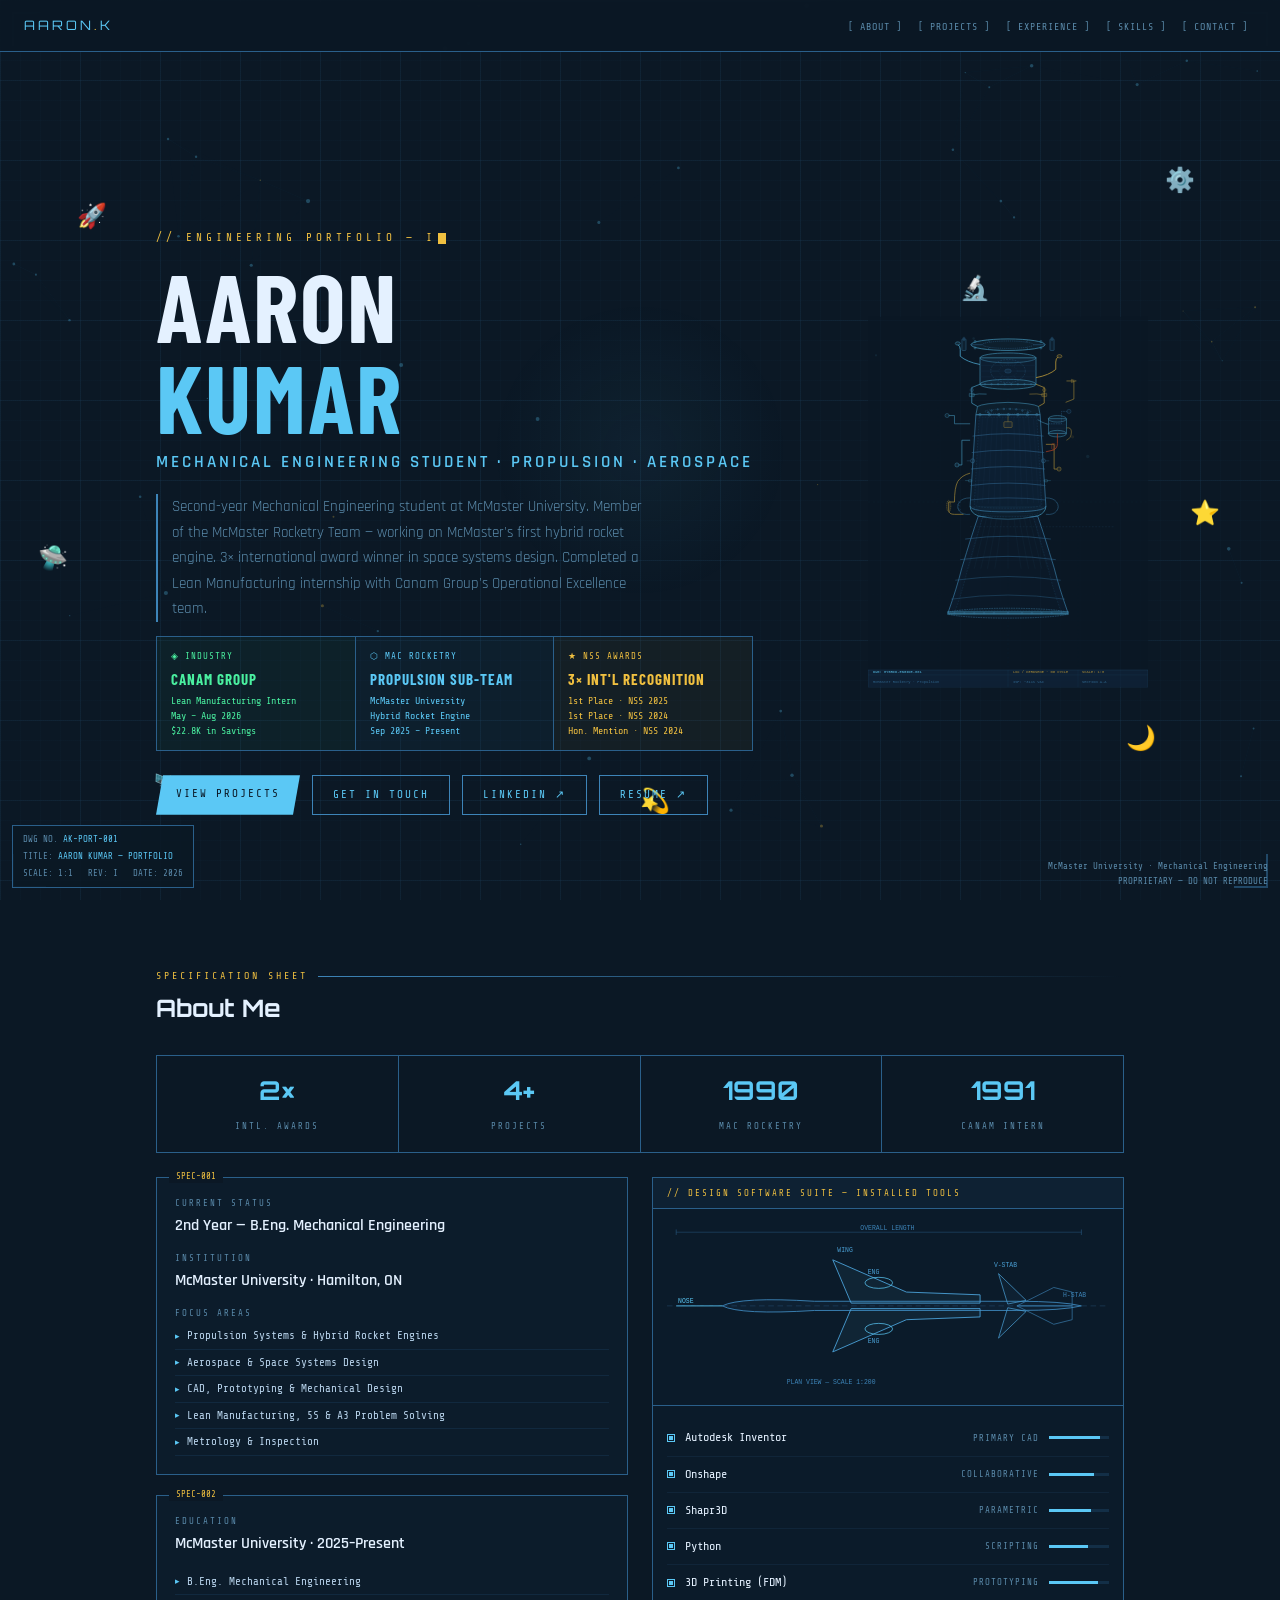
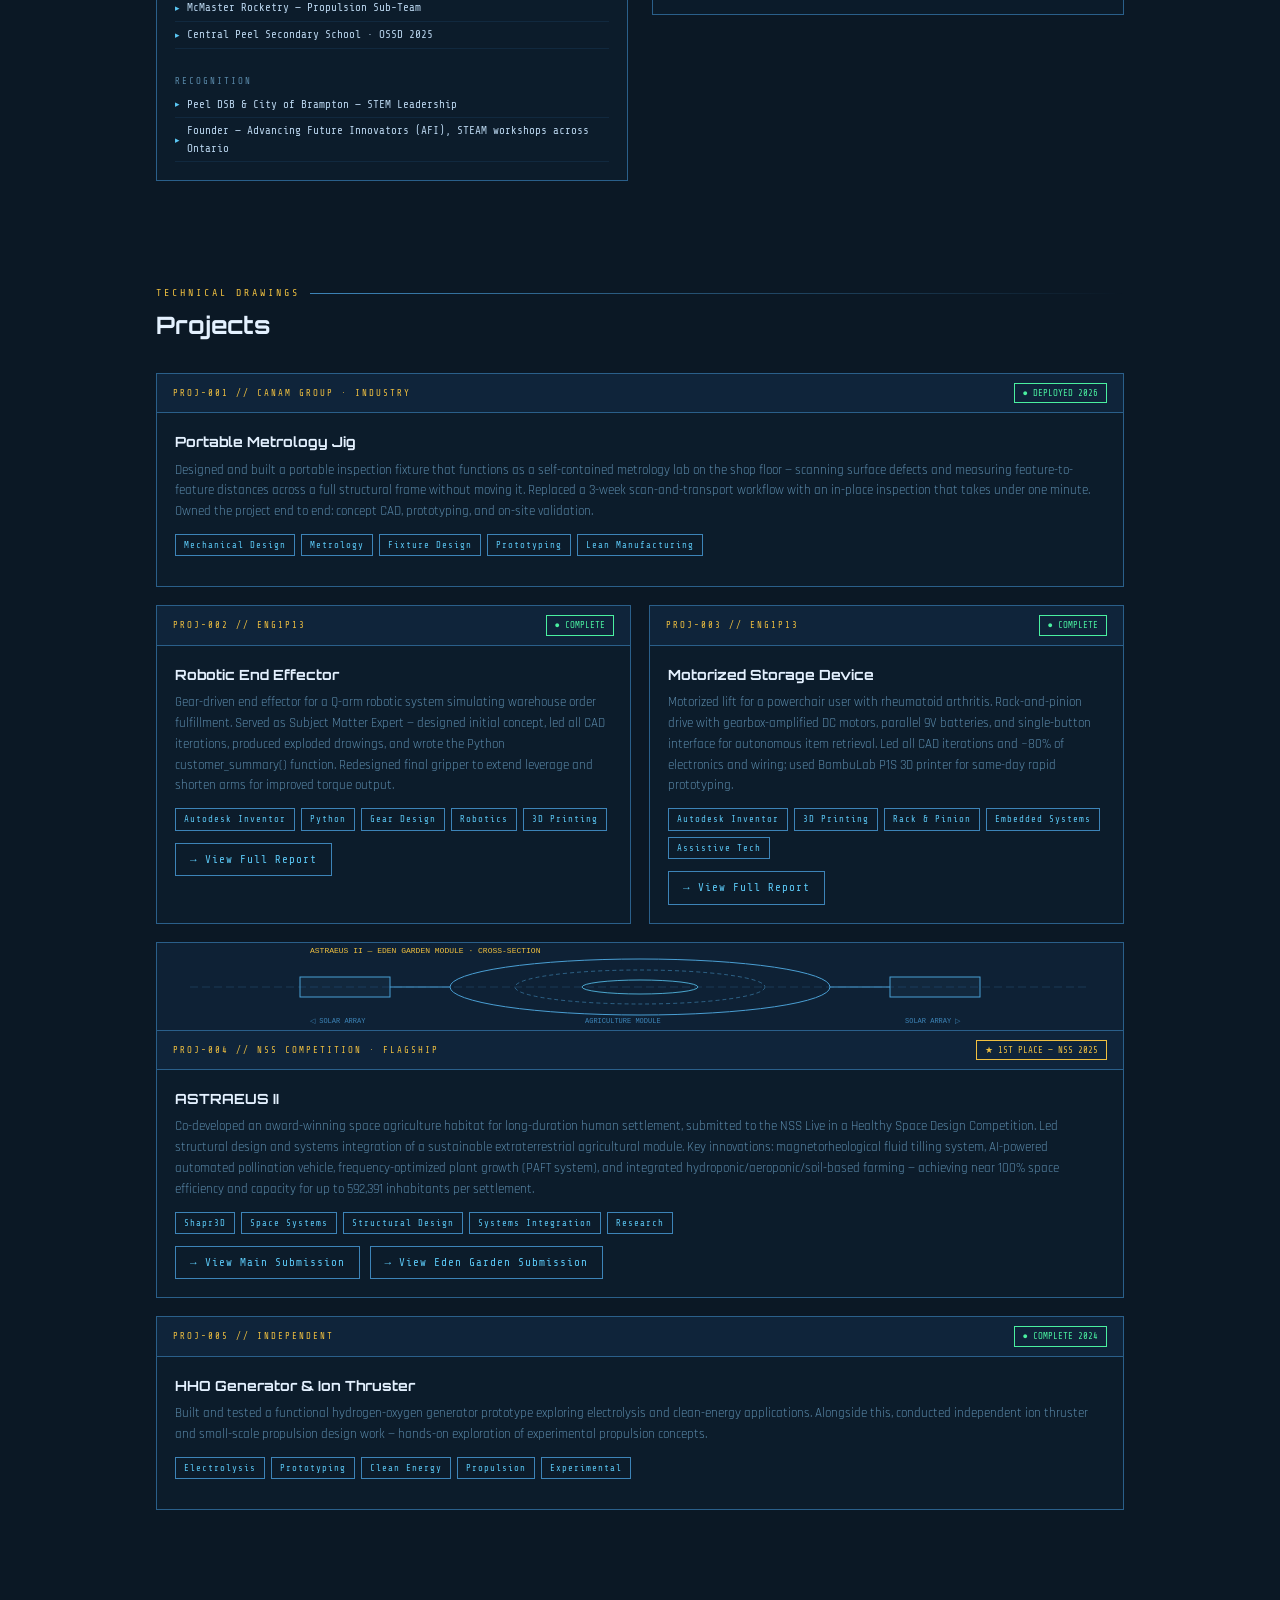
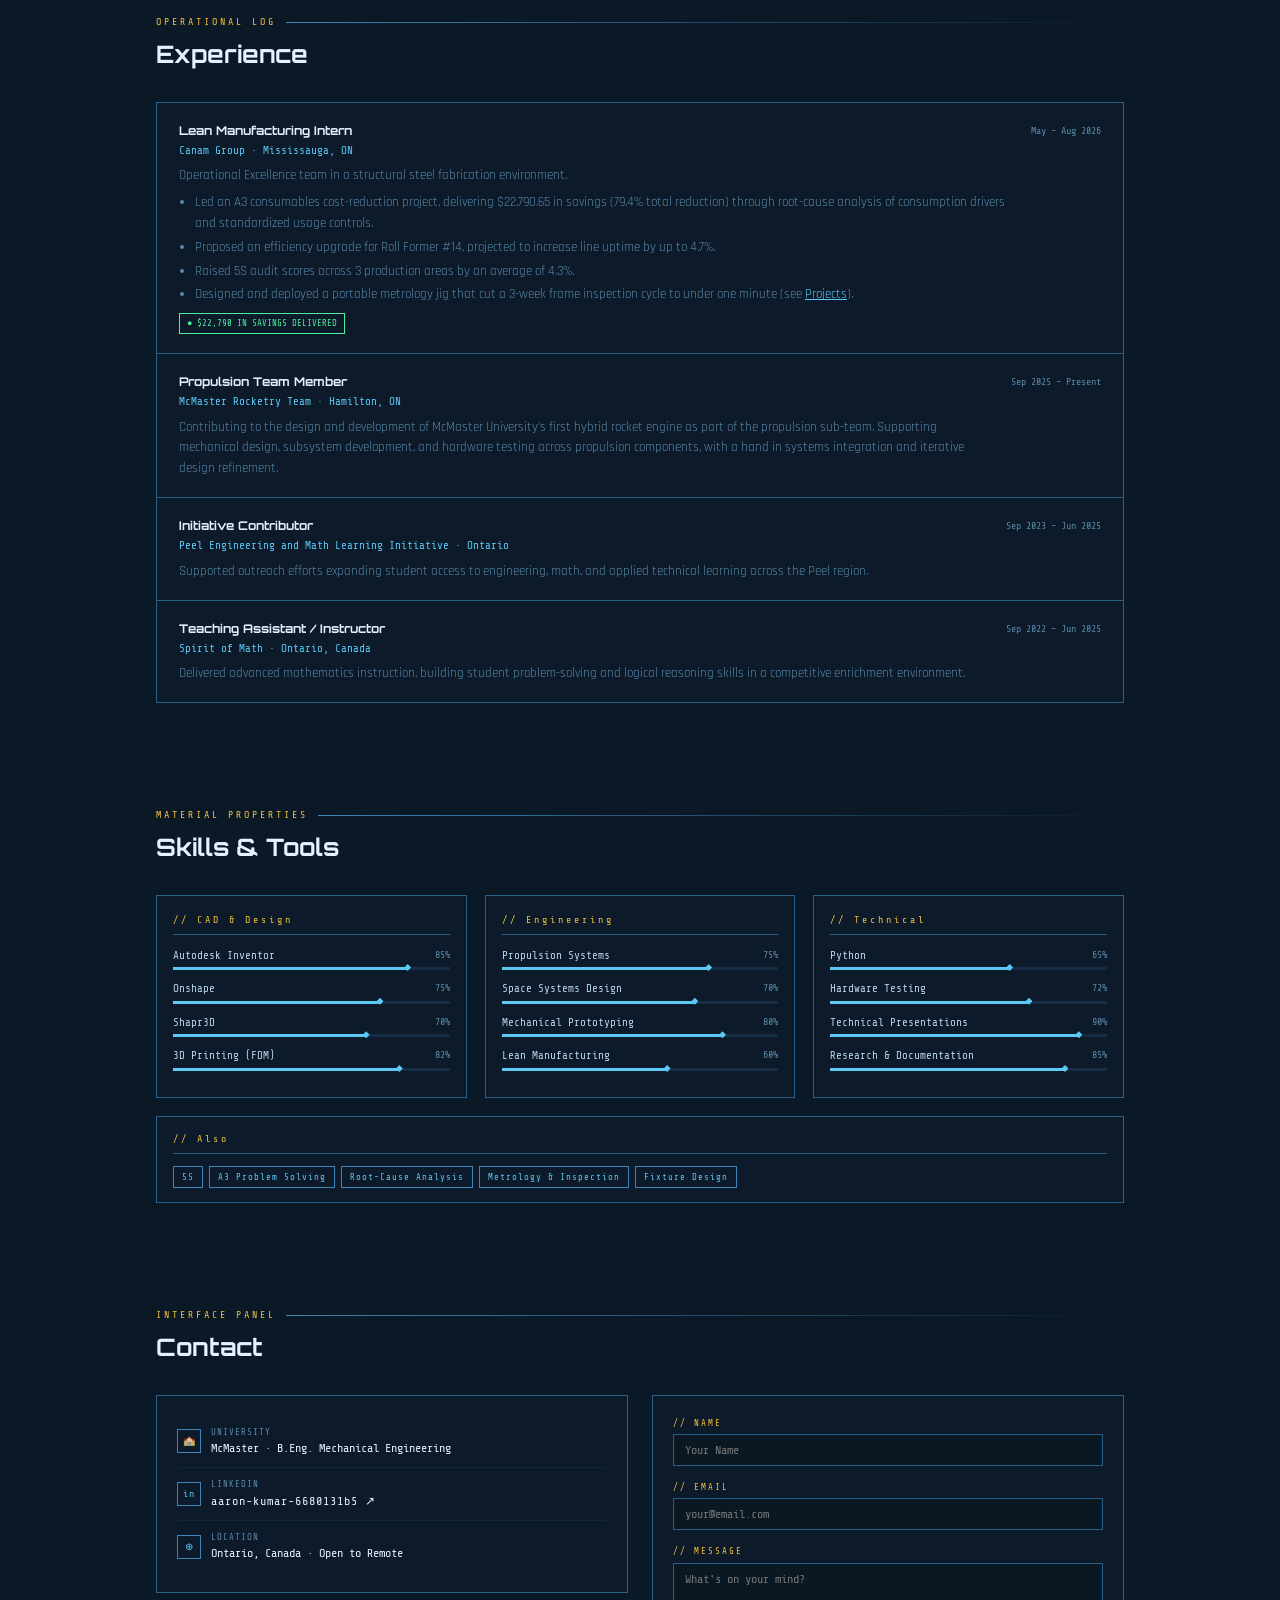
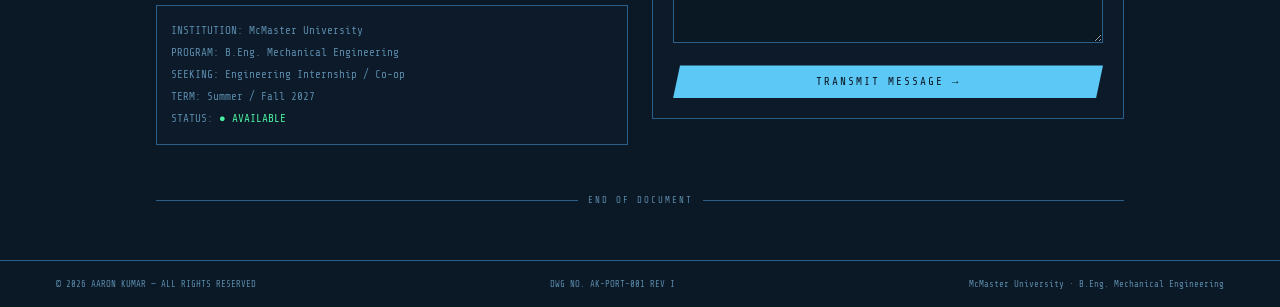
==== index.html @ 048027c6 "Bump drawing stamp revision to I Co-Authored-By: Claude Opus 5.5 <noreply@anthropic.com> Claude-Sess" ====
<!DOCTYPE html>
<html lang="en">
<head>
<meta charset="UTF-8">
<meta name="viewport" content="width=device-width, initial-scale=1.0">
<title>Aaron Kumar — Portfolio</title>
<link href="https://fonts.googleapis.com/css2?family=Share+Tech+Mono&family=Rajdhani:wght@400;500;600;700&family=Orbitron:wght@400;700&family=Barlow+Condensed:wght@700&display=swap" rel="stylesheet">
<style>
*{margin:0;padding:0;box-sizing:border-box}
:root{--bg:#0b1825;--blue:#1a3a5c;--line:#2a5f8a;--line-light:#3d84b8;--text:#b8d4ec;--text-bright:#e4f1ff;--accent:#5bc8f5;--gold:#f0c040;--dim:#5a8aaa;--green:#4af0a0}
html{scroll-behavior:smooth}
body{background-color:var(--bg);color:var(--text);font-family:'Rajdhani',sans-serif;font-size:16px;line-height:1.6;overflow-x:hidden}
body::before{content:'';position:fixed;inset:0;background-image:linear-gradient(rgba(42,95,138,0.12) 1px,transparent 1px),linear-gradient(90deg,rgba(42,95,138,0.12) 1px,transparent 1px),linear-gradient(rgba(42,95,138,0.04) 1px,transparent 1px),linear-gradient(90deg,rgba(42,95,138,0.04) 1px,transparent 1px);background-size:80px 80px,80px 80px,20px 20px,20px 20px;pointer-events:none;z-index:0}

/* LOADER */
#loader{position:fixed;inset:0;background:var(--bg);z-index:9999;display:flex;flex-direction:column;align-items:center;justify-content:center;gap:20px;transition:opacity 0.6s ease}
#loader.done{opacity:0;pointer-events:none}
.loader-logo{font-family:'Orbitron',monospace;font-size:22px;color:var(--accent);letter-spacing:6px}
.loader-logo span{color:var(--gold)}
.loader-bar-wrap{width:260px;height:2px;background:rgba(42,95,138,0.3)}
.loader-bar{height:100%;width:0%;background:var(--accent);position:relative;transition:width 0.08s linear}
.loader-bar::after{content:'';position:absolute;right:-4px;top:-3px;width:8px;height:8px;background:var(--accent);clip-path:polygon(50% 0%,100% 50%,50% 100%,0% 50%)}
.loader-pct{font-family:'Orbitron',monospace;font-size:11px;color:var(--gold)}
.loader-status{font-family:'Share Tech Mono',monospace;font-size:10px;color:var(--dim);letter-spacing:2px}

/* SCROLL PROGRESS */
#scroll-prog{position:fixed;top:0;left:0;height:2px;width:0%;background:linear-gradient(90deg,var(--accent),var(--gold));z-index:200}

/* CURSOR GLOW */
#cursor-glow{position:fixed;width:300px;height:300px;border-radius:50%;background:radial-gradient(circle,rgba(91,200,245,0.055) 0%,transparent 70%);pointer-events:none;z-index:1;transform:translate(-50%,-50%);top:50%;left:50%}

/* PARTICLE CANVAS */
#particle-canvas{position:fixed;inset:0;z-index:0;pointer-events:none;opacity:0.4}

/* SCAN LINE */
#scan-line{position:fixed;left:0;right:0;height:2px;background:linear-gradient(90deg,transparent,rgba(91,200,245,0.12),transparent);z-index:2;pointer-events:none;animation:scanMove 9s linear infinite}
@keyframes scanMove{0%{top:-2px}100%{top:100vh}}

/* FLOATING EMOJIS */
.float-eng{position:fixed;font-size:1.5rem;pointer-events:none;z-index:1;animation:floatDrift 7s ease-in-out infinite;will-change:transform}
@keyframes floatDrift{0%,100%{transform:translateY(0) rotate(0deg);opacity:0.18}50%{transform:translateY(-20px) rotate(7deg);opacity:0.28}}

/* CORNERS */
.corner{position:fixed;width:34px;height:34px;border-color:var(--line-light);border-style:solid;z-index:10;opacity:0.45;transition:opacity 0.3s}
.corner.tl{top:12px;left:12px;border-width:2px 0 0 2px}.corner.tr{top:12px;right:12px;border-width:2px 2px 0 0}
.corner.bl{bottom:12px;left:12px;border-width:0 0 2px 2px}.corner.br{bottom:12px;right:12px;border-width:0 2px 2px 0}
.dwg-stamp{position:fixed;bottom:12px;left:12px;border:1px solid var(--line);padding:5px 10px;font-family:'Share Tech Mono',monospace;font-size:9px;color:var(--dim);line-height:1.9;z-index:10;background:rgba(11,24,37,0.88);transition:opacity 0.3s}
.dwg-stamp span{color:var(--accent)}
.rev{position:fixed;bottom:12px;right:12px;font-family:'Share Tech Mono',monospace;font-size:9px;color:var(--dim);text-align:right;z-index:10;transition:opacity 0.3s}
.stamp-hidden{opacity:0!important;pointer-events:none}
.c-link-btn{display:block;width:100%;font-family:'Share Tech Mono',monospace;font-size:11px;color:var(--accent);text-decoration:none;padding:9px 0;border-bottom:1px solid rgba(42,95,138,0.2);letter-spacing:1px;transition:color .2s}
.c-link-btn:hover{color:var(--gold)}

/* NAV */
nav{position:fixed;top:0;left:0;right:0;z-index:100;background:rgba(11,24,37,0.94);border-bottom:1px solid var(--line);display:flex;align-items:center;justify-content:space-between;padding:0 24px;height:52px;backdrop-filter:blur(10px);gap:12px}
.nav-logo{font-family:'Orbitron',monospace;font-size:13px;color:var(--accent);letter-spacing:3px;white-space:nowrap;flex-shrink:0}
.nav-logo span{color:var(--gold)}
.nav-links{display:flex;gap:0;list-style:none;flex-wrap:nowrap;overflow:hidden}
.nav-links a{font-family:'Share Tech Mono',monospace;font-size:10px;color:var(--dim);text-decoration:none;letter-spacing:1px;text-transform:uppercase;transition:color .2s;padding:0 8px;white-space:nowrap}
.nav-links a::before{content:'[ '}.nav-links a::after{content:' ]'}
.nav-links a:hover,.nav-links a.active{color:var(--accent)}
.nav-toggle{display:none;background:none;border:1px solid var(--line);color:var(--accent);font-family:'Share Tech Mono',monospace;font-size:11px;padding:4px 10px;cursor:pointer;flex-shrink:0}
.nav-drawer{display:none;position:fixed;top:52px;left:0;right:0;background:rgba(11,24,37,0.98);border-bottom:1px solid var(--line);z-index:99;flex-direction:column;padding:12px 24px}
.nav-drawer a{font-family:'Share Tech Mono',monospace;font-size:12px;color:var(--dim);text-decoration:none;padding:10px 0;border-bottom:1px solid rgba(42,95,138,0.2);letter-spacing:2px}
.nav-drawer a:last-child{border-bottom:none}
.nav-drawer a:hover{color:var(--accent)}
.nav-drawer.open{display:flex}
@media(max-width:640px){.nav-links{display:none}.nav-toggle{display:block}}

main{position:relative;z-index:1;padding-top:52px}
section{padding:52px 56px;max-width:1080px;margin:0 auto}
.sec-label{font-family:'Share Tech Mono',monospace;font-size:10px;color:var(--gold);letter-spacing:3px;margin-bottom:5px;display:flex;align-items:center;gap:10px}
.sec-label::after{content:'';display:block;flex:1;height:1px;background:linear-gradient(90deg,var(--line-light),transparent)}
.sec-title{font-family:'Orbitron',monospace;font-size:24px;color:var(--text-bright);font-weight:700;margin-bottom:28px}

/* HERO */
#hero{min-height:100vh;display:flex;align-items:center;padding:88px 56px 48px;position:relative;overflow:hidden}
.hero-content{max-width:600px;position:relative;z-index:2}
.hero-eyebrow{font-family:'Share Tech Mono',monospace;font-size:11px;color:var(--gold);letter-spacing:4px;margin-bottom:12px;min-height:1.5em}
.tw-cursor{display:inline-block;width:8px;height:1em;background:var(--gold);animation:blink 0.8s step-end infinite;vertical-align:text-bottom;margin-left:2px}
@keyframes blink{0%,100%{opacity:1}50%{opacity:0}}

/* GLITCH */
.hero-name{font-family:'Barlow Condensed',sans-serif;font-size:clamp(52px,8vw,96px);font-weight:700;color:var(--text-bright);line-height:0.95;margin-bottom:8px;letter-spacing:2px;text-transform:uppercase;position:relative}
.hero-name .hi{color:var(--accent)}
@keyframes glitchAnim{
  0%{clip-path:inset(0 0 85% 0);transform:translate(-3px,0)}
  20%{clip-path:inset(25% 0 55% 0);transform:translate(3px,0);color:var(--accent)}
  40%{clip-path:inset(55% 0 25% 0);transform:translate(-2px,0);color:var(--gold)}
  60%{clip-path:inset(75% 0 5% 0);transform:translate(2px,0)}
  80%{clip-path:inset(10% 0 70% 0);transform:translate(-1px,0)}
  100%{clip-path:inset(0 0 0 0);transform:translate(0,0);color:var(--text-bright)}
}
.hero-name.glitch{animation:glitchAnim 0.28s steps(2) forwards}
.hero-role{font-family:'Rajdhani',sans-serif;font-size:17px;color:var(--accent);font-weight:600;letter-spacing:3px;text-transform:uppercase;margin-bottom:18px}
.hero-bio{font-size:15px;color:var(--dim);line-height:1.7;max-width:500px;margin-bottom:14px;border-left:2px solid var(--line-light);padding-left:14px}
.hero-rocket{position:absolute;right:32px;top:50%;transform:translateY(-50%);width:280px;opacity:0.70;pointer-events:none;display:none;will-change:transform;transition:transform 0.12s ease-out}
@media(min-width:1000px){.hero-rocket{display:block}}

.badge-row{display:flex;gap:0;margin:0 0 24px;border:1px solid var(--line);overflow:hidden}
.badge-item{flex:1;padding:12px 14px;border-right:1px solid var(--line)}
.badge-item:last-child{border-right:none}
.badge-icon{font-family:'Share Tech Mono',monospace;font-size:9px;letter-spacing:1px;margin-bottom:4px}
.badge-icon.green{color:var(--green)}.badge-icon.blue{color:var(--accent)}.badge-icon.gold{color:var(--gold)}
.badge-title{font-family:'Barlow Condensed',sans-serif;font-size:15px;font-weight:700;margin-bottom:2px;text-transform:uppercase;letter-spacing:1px}
.badge-sub{font-family:'Share Tech Mono',monospace;font-size:10px;line-height:1.5}
.badge-sub.green{color:var(--green)}.badge-sub.blue{color:var(--accent)}.badge-sub.gold{color:var(--gold)}
.badge-item.b-green{background:rgba(74,240,160,0.04)}.badge-item.b-blue{background:rgba(91,200,245,0.04)}.badge-item.b-gold{background:rgba(240,192,64,0.04)}
.hero-btns{display:flex;gap:12px;flex-wrap:wrap}

/* BUTTONS */
.btn{font-family:'Share Tech Mono',monospace;font-size:11px;letter-spacing:2px;padding:10px 20px;text-decoration:none;text-transform:uppercase;transition:all .2s;cursor:pointer;border:none;display:inline-block;position:relative;overflow:hidden}
.btn-p{background:var(--accent);color:var(--bg);clip-path:polygon(7px 0%,100% 0%,calc(100% - 7px) 100%,0% 100%)}
.btn-p:hover{background:var(--gold)}
.btn-o{background:transparent;color:var(--accent);border:1px solid var(--line-light)}
.btn-o:hover{background:rgba(91,200,245,0.07);border-color:var(--accent)}
.ripple{position:absolute;border-radius:50%;background:rgba(255,255,255,0.22);transform:scale(0);animation:rippleA 0.55s linear;pointer-events:none}
@keyframes rippleA{to{transform:scale(4);opacity:0}}

.stats-bar{display:flex;border:1px solid var(--line);margin-bottom:24px;overflow:hidden}
.stat{flex:1;padding:14px 10px;border-right:1px solid var(--line);text-align:center}
.stat:last-child{border-right:none}
.stat-n{font-family:'Orbitron',monospace;font-size:26px;font-weight:700;color:var(--accent);display:block}
.stat-l{font-family:'Share Tech Mono',monospace;font-size:9px;color:var(--dim);letter-spacing:2px;text-transform:uppercase}
.specs-outer{display:grid;grid-template-columns:1fr 1fr;gap:24px;align-items:start}
.specs-left{display:flex;flex-direction:column;gap:20px}
.spec-box{border:1px solid var(--line);padding:18px;background:rgba(26,58,92,0.12);position:relative}
.spec-box::before{content:attr(data-id);position:absolute;top:-9px;left:12px;font-family:'Share Tech Mono',monospace;font-size:9px;background:var(--bg);padding:0 7px;color:var(--gold)}
.spec-lbl{font-family:'Share Tech Mono',monospace;font-size:9px;color:var(--dim);letter-spacing:2px;text-transform:uppercase;margin-bottom:3px}
.spec-val{font-size:16px;font-weight:600;color:var(--text-bright);margin-bottom:12px}
.spec-list{list-style:none}
.spec-list li{font-family:'Share Tech Mono',monospace;font-size:11px;color:var(--text);padding:4px 0;border-bottom:1px solid rgba(42,95,138,0.2);display:flex;align-items:center;gap:7px}
.spec-list li::before{content:'▸';color:var(--accent);font-size:9px}
.airplane-panel{border:1px solid var(--line);background:rgba(26,58,92,0.1);overflow:hidden}
.airplane-panel-header{padding:8px 14px;border-bottom:1px solid var(--line);font-family:'Share Tech Mono',monospace;font-size:9px;color:var(--gold);letter-spacing:2px;background:rgba(26,58,92,0.2)}
.airplane-panel-body{padding:14px;display:flex;flex-direction:column;gap:0}
.tool-row{display:flex;align-items:center;gap:10px;padding:8px 0;border-bottom:1px solid rgba(42,95,138,0.15)}
.tool-row:last-child{border-bottom:none}
.tool-dot{width:8px;height:8px;border:1px solid var(--accent);flex-shrink:0;position:relative}
.tool-dot::after{content:'';position:absolute;top:50%;left:50%;transform:translate(-50%,-50%);width:4px;height:4px;background:var(--accent)}
.tool-name{font-family:'Share Tech Mono',monospace;font-size:12px;color:var(--text-bright);flex:1}
.tool-tag{font-family:'Share Tech Mono',monospace;font-size:9px;color:var(--dim);letter-spacing:1px}
.tool-bar-wrap{width:60px;height:3px;background:rgba(42,95,138,0.3)}
.tool-bar{height:100%;background:var(--accent)}
.proj-grid{display:grid;grid-template-columns:1fr 1fr;gap:18px}
.proj-card{border:1px solid var(--line);background:rgba(26,58,92,0.12);overflow:hidden;transition:border-color .2s,box-shadow .3s,transform .35s,opacity .45s;opacity:0;transform:translateY(30px)}
.proj-card.visible{opacity:1;transform:translateY(0)}
.proj-card:hover{border-color:var(--accent);transform:translateY(-4px)!important;box-shadow:0 10px 32px rgba(91,200,245,0.11)}
.proj-card.flagship{grid-column:1/-1}
.proj-header{background:rgba(26,58,92,0.3);border-bottom:1px solid var(--line);padding:9px 16px;display:flex;align-items:center;justify-content:space-between}
.proj-id{font-family:'Share Tech Mono',monospace;font-size:9px;color:var(--gold);letter-spacing:2px}
.status{font-family:'Share Tech Mono',monospace;font-size:9px;padding:2px 8px;border:1px solid}
.s-done{color:var(--green);border-color:var(--green)}.s-award{color:var(--gold);border-color:var(--gold)}
.proj-schematic{height:88px;background:rgba(26,58,92,0.2);border-bottom:1px solid var(--line);overflow:hidden}
.proj-body{padding:18px}
.proj-title{font-family:'Orbitron',monospace;font-size:14px;font-weight:700;color:var(--text-bright);margin-bottom:6px}
.proj-desc{font-size:13px;color:var(--dim);margin-bottom:12px;line-height:1.6}
.proj-tags{display:flex;gap:6px;flex-wrap:wrap;margin-bottom:12px}
.tag{font-family:'Share Tech Mono',monospace;font-size:9px;padding:3px 8px;border:1px solid var(--line-light);color:var(--accent);letter-spacing:1px}
.proj-links{display:flex;gap:10px;flex-wrap:wrap}
.plink{font-family:'Share Tech Mono',monospace;font-size:11px;color:var(--accent);text-decoration:none;letter-spacing:1px;padding:7px 14px;border:1px solid var(--line-light);display:inline-block;transition:all .2s}
.plink:hover{color:var(--gold);border-color:var(--gold);background:rgba(240,192,64,0.05)}.plink::before{content:'→ '}
.skills-grid{display:grid;grid-template-columns:1fr 1fr 1fr;gap:18px}
.skill-group{border:1px solid var(--line);padding:16px;background:rgba(26,58,92,0.08)}
.skill-extra{margin-top:18px;border:1px solid var(--line);padding:14px 16px 2px;background:rgba(26,58,92,0.08)}.skill-extra .sg-title{display:block}
.sg-title{font-family:'Share Tech Mono',monospace;font-size:10px;color:var(--gold);letter-spacing:3px;margin-bottom:12px;padding-bottom:6px;border-bottom:1px solid var(--line)}
.sb-row{margin-bottom:10px}
.sb-name{font-family:'Share Tech Mono',monospace;font-size:11px;color:var(--text);margin-bottom:3px;display:flex;justify-content:space-between}
.sb-pct{color:var(--dim);font-size:10px}
.sb-track{height:3px;background:rgba(42,95,138,0.3)}
.sb-fill{height:100%;background:var(--accent);width:0%;transition:width 1.3s cubic-bezier(0.22,1,0.36,1);position:relative}
.sb-fill::after{content:'';position:absolute;right:-3px;top:-3px;width:7px;height:7px;background:var(--accent);clip-path:polygon(50% 0%,100% 50%,50% 100%,0% 50%)}
.exp-list{display:flex;flex-direction:column}
.exp-item{border:1px solid var(--line);border-bottom:none;padding:18px 22px;background:rgba(26,58,92,0.08);display:grid;grid-template-columns:1fr auto;gap:14px;align-items:start;opacity:0;transform:translateX(-28px);transition:opacity 0.5s ease,transform 0.5s ease}
.exp-item.visible{opacity:1;transform:translateX(0)}
.exp-item:last-child{border-bottom:1px solid var(--line)}
.exp-role{font-family:'Orbitron',monospace;font-size:12px;font-weight:700;color:var(--text-bright);margin-bottom:2px}
.exp-org{font-family:'Share Tech Mono',monospace;font-size:11px;color:var(--accent);margin-bottom:6px}
.exp-desc{font-size:13px;color:var(--dim);line-height:1.6}
.exp-date{font-family:'Share Tech Mono',monospace;font-size:10px;color:var(--dim);text-align:right;white-space:nowrap;padding-top:2px}
.exp-desc ul{margin:6px 0 0;padding-left:16px}.exp-desc li{margin-bottom:3px}.exp-desc a{color:var(--accent)}
.exp-badge{font-family:'Share Tech Mono',monospace;font-size:9px;padding:2px 7px;border:1px solid var(--green);color:var(--green);margin-top:5px;display:inline-block}
.contact-grid{display:grid;grid-template-columns:1fr 1fr;gap:24px;align-items:start}
.contact-panel{border:1px solid var(--line);padding:20px;background:rgba(26,58,92,0.08)}
.c-row{display:flex;align-items:center;gap:10px;padding:9px 0;border-bottom:1px solid rgba(42,95,138,0.2)}
.c-row:last-child{border-bottom:none}
.c-icon{width:24px;height:24px;border:1px solid var(--line-light);display:flex;align-items:center;justify-content:center;font-size:10px;color:var(--accent);flex-shrink:0}
.c-lbl{color:var(--dim);font-size:9px;letter-spacing:1px;font-family:'Share Tech Mono',monospace}
.c-val{color:var(--text-bright);font-size:12px;font-family:'Share Tech Mono',monospace}
.status-panel{border:1px solid var(--line);padding:14px;background:rgba(26,58,92,0.08);margin-top:12px}
.status-panel p{font-family:'Share Tech Mono',monospace;font-size:11px;color:var(--dim);line-height:2}
.status-panel span{color:var(--green)}
.form-panel{border:1px solid var(--line);padding:20px;background:rgba(26,58,92,0.08)}
.f-group{margin-bottom:14px}
.f-lbl{font-family:'Share Tech Mono',monospace;font-size:9px;color:var(--gold);letter-spacing:2px;display:block;margin-bottom:4px}
.f-input{width:100%;background:rgba(11,24,37,0.8);border:1px solid var(--line);color:var(--text-bright);font-family:'Share Tech Mono',monospace;font-size:12px;padding:8px 11px;outline:none;transition:border-color .2s}
.f-input:focus{border-color:var(--accent)}
textarea.f-input{height:80px;resize:vertical}
.f-error{font-family:'Share Tech Mono',monospace;font-size:10px;color:#f05050;margin-top:4px;display:block}
.f-success{border:1px solid var(--green);padding:20px;text-align:center;background:rgba(74,240,160,0.05)}
.f-success-icon{font-size:28px;margin-bottom:8px}
.f-success-title{font-family:'Orbitron',monospace;font-size:14px;color:var(--green);margin-bottom:6px}
.f-success-msg{font-family:'Share Tech Mono',monospace;font-size:11px;color:var(--dim)}
button[type=submit]:disabled{opacity:0.5;cursor:not-allowed}
footer{border-top:1px solid var(--line);padding:16px 56px;display:flex;align-items:center;justify-content:space-between;font-family:'Share Tech Mono',monospace;font-size:9px;color:var(--dim);position:relative;z-index:1}
.divider{display:flex;align-items:center;gap:10px;margin:48px 0 0;color:var(--dim);font-family:'Share Tech Mono',monospace;font-size:9px;letter-spacing:2px}
.divider::before,.divider::after{content:'';flex:1;height:1px;background:var(--line)}

/* SCROLL REVEAL */
.reveal{opacity:0;transform:translateY(28px);transition:opacity 0.65s ease,transform 0.65s ease}
.reveal.visible{opacity:1;transform:translateY(0)}

@media(max-width:900px){.specs-outer{grid-template-columns:1fr}.proj-grid{grid-template-columns:1fr}.proj-card.flagship{grid-column:auto}.skills-grid{grid-template-columns:1fr 1fr}}
@media(max-width:640px){
  section{padding:40px 18px}#hero{padding:80px 18px 40px}
  .badge-row{flex-direction:column}.badge-item{border-right:none;border-bottom:1px solid var(--line)}.badge-item:last-child{border-bottom:none}
  .contact-grid{grid-template-columns:1fr}.skills-grid{grid-template-columns:1fr}
  footer{padding:16px 18px;flex-direction:column;gap:6px;text-align:center}
  .dwg-stamp,.rev,.corner{display:none}.exp-item{grid-template-columns:1fr}.exp-date{text-align:left}
  #cursor-glow{display:none}.float-eng{display:none}
}
@media(max-width:400px){.stats-bar{flex-wrap:wrap}.stat{min-width:50%;border-bottom:1px solid var(--line)}.hero-name{font-size:52px}}
</style>
</head>
<body>

<!-- LOADER -->
<div id="loader">
  <div class="loader-logo">AARON<span>.</span>K</div>
  <div style="display:flex;flex-direction:column;align-items:center;gap:8px;width:260px">
    <div class="loader-bar-wrap"><div class="loader-bar" id="loader-bar"></div></div>
    <div style="display:flex;justify-content:space-between;width:100%">
      <div class="loader-status" id="loader-status">INITIALIZING...</div>
      <div class="loader-pct" id="loader-pct">0%</div>
    </div>
  </div>
</div>

<div id="scroll-prog"></div>
<div id="cursor-glow"></div>
<canvas id="particle-canvas"></canvas>
<div id="scan-line"></div>

<!-- FLOATING EMOJIS -->
<div class="float-eng" style="left:6%;top:22%;animation-delay:0s;animation-duration:6s">🚀</div>
<div class="float-eng" style="left:91%;top:18%;animation-delay:1.5s;animation-duration:7s">⚙️</div>
<div class="float-eng" style="left:3%;top:60%;animation-delay:3s;animation-duration:8s">🛸</div>
<div class="float-eng" style="left:93%;top:55%;animation-delay:0.8s;animation-duration:6.5s">⭐</div>
<div class="float-eng" style="left:88%;top:80%;animation-delay:2s;animation-duration:7.5s">🌙</div>
<div class="float-eng" style="left:50%;top:87%;animation-delay:4s;animation-duration:9s">💫</div>
<div class="float-eng" style="left:12%;top:85%;animation-delay:2.5s;animation-duration:8s">🛰️</div>
<div class="float-eng" style="left:75%;top:30%;animation-delay:1s;animation-duration:7s">🔬</div>

<div class="corner tl"></div><div class="corner tr"></div>
<div class="corner bl"></div><div class="corner br"></div>
<div class="dwg-stamp">DWG NO. <span>AK-PORT-001</span><br>TITLE: <span>AARON KUMAR — PORTFOLIO</span><br>SCALE: 1:1 &nbsp; REV: I &nbsp; DATE: 2026</div>
<div class="rev">McMaster University · Mechanical Engineering<br>PROPRIETARY — DO NOT REPRODUCE</div>

<nav>
  <div class="nav-logo">AARON<span>.</span>K</div>
  <ul class="nav-links">
    <li><a href="#about">About</a></li>
    <li><a href="#projects">Projects</a></li>
    <li><a href="#experience">Experience</a></li>
    <li><a href="#skills">Skills</a></li>
    <li><a href="#contact">Contact</a></li>
  </ul>
  <button class="nav-toggle" onclick="document.querySelector('.nav-drawer').classList.toggle('open')">MENU</button>
</nav>
<div class="nav-drawer">
  <a href="#about" onclick="document.querySelector('.nav-drawer').classList.remove('open')">[ About ]</a>
  <a href="#projects" onclick="document.querySelector('.nav-drawer').classList.remove('open')">[ Projects ]</a>
  <a href="#experience" onclick="document.querySelector('.nav-drawer').classList.remove('open')">[ Experience ]</a>
  <a href="#skills" onclick="document.querySelector('.nav-drawer').classList.remove('open')">[ Skills ]</a>
  <a href="#contact" onclick="document.querySelector('.nav-drawer').classList.remove('open')">[ Contact ]</a>
</div>

<main>
<section id="hero">
  <svg class="hero-rocket" id="hero-rocket" viewBox="0 0 680 900" xmlns="http://www.w3.org/2000/svg" fill="none">
    <rect width="680" height="900" fill="#0b1825"/>
    <line x1="340" y1="0" x2="340" y2="900" stroke="#12293f" stroke-width="0.5" stroke-dasharray="6,5"/>
    <line x1="0" y1="450" x2="680" y2="450" stroke="#12293f" stroke-width="0.5" stroke-dasharray="6,5"/>
    <line x1="170" y1="0" x2="170" y2="900" stroke="#0f2035" stroke-width="0.4" stroke-dasharray="3,8"/>
    <line x1="510" y1="0" x2="510" y2="900" stroke="#0f2035" stroke-width="0.4" stroke-dasharray="3,8"/>
    <line x1="0" y1="225" x2="680" y2="225" stroke="#0f2035" stroke-width="0.4" stroke-dasharray="3,8"/>
    <line x1="0" y1="675" x2="680" y2="675" stroke="#0f2035" stroke-width="0.4" stroke-dasharray="3,8"/>
    <ellipse cx="340" cy="68" rx="90" ry="14" stroke="#5bc8f5" stroke-width="1.8" fill="rgba(91,200,245,0.06)"/>
    <ellipse cx="340" cy="68" rx="62" ry="9" stroke="#3d84b8" stroke-width="1" fill="none" stroke-dasharray="3,2"/>
    <line x1="250" y1="68" x2="278" y2="68" stroke="#3d84b8" stroke-width="1.2"/><line x1="402" y1="68" x2="430" y2="68" stroke="#3d84b8" stroke-width="1.2"/>
    <line x1="290" y1="56" x2="296" y2="62" stroke="#3d84b8" stroke-width="1"/><line x1="390" y1="56" x2="384" y2="62" stroke="#3d84b8" stroke-width="1"/>
    <line x1="290" y1="80" x2="296" y2="74" stroke="#3d84b8" stroke-width="1"/><line x1="390" y1="80" x2="384" y2="74" stroke="#3d84b8" stroke-width="1"/>
    <rect x="228" y="54" width="10" height="28" rx="2" stroke="#4a9fd4" stroke-width="1" fill="rgba(74,159,212,0.1)"/>
    <rect x="231" y="50" width="4" height="8" rx="1" stroke="#3d84b8" stroke-width="0.8" fill="rgba(74,159,212,0.15)"/>
    <rect x="442" y="54" width="10" height="28" rx="2" stroke="#4a9fd4" stroke-width="1" fill="rgba(74,159,212,0.1)"/>
    <rect x="445" y="50" width="4" height="8" rx="1" stroke="#3d84b8" stroke-width="0.8" fill="rgba(74,159,212,0.15)"/>
    <circle cx="260" cy="60" r="2.5" stroke="#5bc8f5" stroke-width="0.8" fill="rgba(91,200,245,0.15)"/>
    <circle cx="260" cy="76" r="2.5" stroke="#5bc8f5" stroke-width="0.8" fill="rgba(91,200,245,0.15)"/>
    <circle cx="420" cy="60" r="2.5" stroke="#5bc8f5" stroke-width="0.8" fill="rgba(91,200,245,0.15)"/>
    <circle cx="420" cy="76" r="2.5" stroke="#5bc8f5" stroke-width="0.8" fill="rgba(91,200,245,0.15)"/>
    <ellipse cx="340" cy="100" rx="68" ry="12" stroke="#5bc8f5" stroke-width="1.5" fill="rgba(91,200,245,0.07)"/>
    <rect x="272" y="100" width="136" height="64" stroke="#5bc8f5" stroke-width="1.5" fill="rgba(26,58,92,0.3)"/>
    <ellipse cx="340" cy="164" rx="68" ry="12" stroke="#5bc8f5" stroke-width="1.5" fill="rgba(91,200,245,0.07)"/>
    <ellipse cx="340" cy="132" rx="42" ry="28" stroke="#3d84b8" stroke-width="0.8" fill="none" stroke-dasharray="4,3"/>
    <ellipse cx="340" cy="132" rx="22" ry="14" stroke="#2a5f8a" stroke-width="0.6" fill="none" stroke-dasharray="2,3"/>
    <ellipse cx="340" cy="132" rx="8" ry="5" stroke="#3d84b8" stroke-width="0.8" fill="rgba(61,132,184,0.2)"/>
    <line x1="298" y1="132" x2="318" y2="132" stroke="#2a5f8a" stroke-width="0.5"/><line x1="362" y1="132" x2="382" y2="132" stroke="#2a5f8a" stroke-width="0.5"/>
    <line x1="340" y1="104" x2="340" y2="118" stroke="#2a5f8a" stroke-width="0.5"/><line x1="340" y1="146" x2="340" y2="160" stroke="#2a5f8a" stroke-width="0.5"/>
    <line x1="315" y1="107" x2="326" y2="120" stroke="#2a5f8a" stroke-width="0.5"/><line x1="365" y1="107" x2="354" y2="120" stroke="#2a5f8a" stroke-width="0.5"/>
    <line x1="315" y1="157" x2="326" y2="144" stroke="#2a5f8a" stroke-width="0.5"/><line x1="365" y1="157" x2="354" y2="144" stroke="#2a5f8a" stroke-width="0.5"/>
    <line x1="272" y1="118" x2="408" y2="118" stroke="#1e4060" stroke-width="0.6"/>
    <line x1="272" y1="132" x2="408" y2="132" stroke="#1e4060" stroke-width="0.6"/>
    <line x1="272" y1="146" x2="408" y2="146" stroke="#1e4060" stroke-width="0.6"/>
    <path d="M272 116 Q240 110 224 96 L224 80 Q224 70 218 68" stroke="#5bc8f5" stroke-width="2.2" fill="none"/>
    <ellipse cx="218" cy="65" rx="6" ry="4" stroke="#5bc8f5" stroke-width="1.2" fill="rgba(91,200,245,0.15)"/>
    <path d="M408 148 Q440 142 456 128 L456 110 Q456 100 462 98" stroke="#f0c040" stroke-width="2.2" fill="none"/>
    <ellipse cx="465" cy="96" rx="6" ry="4" stroke="#f0c040" stroke-width="1.2" fill="rgba(240,192,64,0.15)"/>
    <circle cx="284" cy="164" r="2" stroke="#4a9fd4" stroke-width="0.7" fill="rgba(74,159,212,0.2)"/><circle cx="300" cy="164" r="2" stroke="#4a9fd4" stroke-width="0.7" fill="rgba(74,159,212,0.2)"/><circle cx="316" cy="164" r="2" stroke="#4a9fd4" stroke-width="0.7" fill="rgba(74,159,212,0.2)"/><circle cx="332" cy="164" r="2" stroke="#4a9fd4" stroke-width="0.7" fill="rgba(74,159,212,0.2)"/><circle cx="348" cy="164" r="2" stroke="#4a9fd4" stroke-width="0.7" fill="rgba(74,159,212,0.2)"/><circle cx="364" cy="164" r="2" stroke="#4a9fd4" stroke-width="0.7" fill="rgba(74,159,212,0.2)"/><circle cx="380" cy="164" r="2" stroke="#4a9fd4" stroke-width="0.7" fill="rgba(74,159,212,0.2)"/><circle cx="396" cy="164" r="2" stroke="#4a9fd4" stroke-width="0.7" fill="rgba(74,159,212,0.2)"/>
    <path d="M272 164 L252 172 L252 210 L266 218" stroke="#5bc8f5" stroke-width="1.8" fill="none"/>
    <path d="M408 164 L428 172 L428 210 L414 218" stroke="#f0c040" stroke-width="1.8" fill="none"/>
    <path d="M252 190 Q270 186 288 188" stroke="#5bc8f5" stroke-width="1.2" fill="none"/>
    <path d="M428 190 Q410 186 392 188" stroke="#f0c040" stroke-width="1.2" fill="none"/>
    <rect x="246" y="186" width="12" height="8" rx="1" stroke="#5bc8f5" stroke-width="0.9" fill="rgba(91,200,245,0.1)"/>
    <rect x="422" y="186" width="12" height="8" rx="1" stroke="#f0c040" stroke-width="0.9" fill="rgba(240,192,64,0.1)"/>
    <circle cx="252" cy="178" r="4" stroke="#4a9fd4" stroke-width="0.8" fill="rgba(74,159,212,0.1)"/>
    <line x1="252" y1="174" x2="252" y2="170" stroke="#4a9fd4" stroke-width="0.7"/>
    <circle cx="428" cy="178" r="4" stroke="#f0c040" stroke-width="0.8" fill="rgba(240,192,64,0.1)"/>
    <line x1="428" y1="174" x2="428" y2="170" stroke="#f0c040" stroke-width="0.7"/>
    <path d="M266 218 Q280 210 340 208 Q400 210 414 218 L418 238 L262 238 Z" stroke="#5bc8f5" stroke-width="1.4" fill="rgba(91,200,245,0.06)"/>
    <ellipse cx="340" cy="230" rx="56" ry="6" stroke="#3d84b8" stroke-width="0.8" fill="none" stroke-dasharray="3,2"/>
    <circle cx="300" cy="228" r="2" stroke="#4a9fd4" stroke-width="0.7" fill="rgba(74,159,212,0.25)"/><circle cx="315" cy="225" r="2" stroke="#4a9fd4" stroke-width="0.7" fill="rgba(74,159,212,0.25)"/><circle cx="330" cy="224" r="2" stroke="#4a9fd4" stroke-width="0.7" fill="rgba(74,159,212,0.25)"/><circle cx="345" cy="224" r="2" stroke="#4a9fd4" stroke-width="0.7" fill="rgba(74,159,212,0.25)"/><circle cx="360" cy="225" r="2" stroke="#4a9fd4" stroke-width="0.7" fill="rgba(74,159,212,0.25)"/><circle cx="375" cy="228" r="2" stroke="#4a9fd4" stroke-width="0.7" fill="rgba(74,159,212,0.25)"/><circle cx="388" cy="232" r="2" stroke="#4a9fd4" stroke-width="0.7" fill="rgba(74,159,212,0.25)"/><circle cx="292" cy="232" r="2" stroke="#4a9fd4" stroke-width="0.7" fill="rgba(74,159,212,0.25)"/>
    <circle cx="272" cy="238" r="3" stroke="#5bc8f5" stroke-width="0.9" fill="rgba(91,200,245,0.2)"/><circle cx="295" cy="238" r="3" stroke="#5bc8f5" stroke-width="0.9" fill="rgba(91,200,245,0.2)"/><circle cx="318" cy="238" r="3" stroke="#5bc8f5" stroke-width="0.9" fill="rgba(91,200,245,0.2)"/><circle cx="341" cy="238" r="3" stroke="#5bc8f5" stroke-width="0.9" fill="rgba(91,200,245,0.2)"/><circle cx="364" cy="238" r="3" stroke="#5bc8f5" stroke-width="0.9" fill="rgba(91,200,245,0.2)"/><circle cx="387" cy="238" r="3" stroke="#5bc8f5" stroke-width="0.9" fill="rgba(91,200,245,0.2)"/><circle cx="410" cy="238" r="3" stroke="#5bc8f5" stroke-width="0.9" fill="rgba(91,200,245,0.2)"/>
    <path d="M262 238 L248 460 Q248 474 340 474 Q432 474 432 460 L418 238 Z" stroke="#4a9fd4" stroke-width="1.8" fill="rgba(26,58,92,0.25)"/>
    <path d="M270 244 L258 455 Q258 465 340 465 Q422 465 422 455 L410 244 Z" stroke="#2a5f8a" stroke-width="0.7" fill="rgba(15,40,65,0.4)" stroke-dasharray="4,3"/>
    <line x1="278" y1="248" x2="266" y2="452" stroke="#1e4060" stroke-width="0.5"/><line x1="290" y1="246" x2="278" y2="452" stroke="#1e4060" stroke-width="0.5"/><line x1="302" y1="244" x2="292" y2="454" stroke="#1e4060" stroke-width="0.5"/><line x1="314" y1="243" x2="306" y2="456" stroke="#1e4060" stroke-width="0.5"/><line x1="326" y1="242" x2="320" y2="460" stroke="#1e4060" stroke-width="0.5"/><line x1="340" y1="242" x2="340" y2="462" stroke="#1e4060" stroke-width="0.5"/><line x1="354" y1="242" x2="360" y2="460" stroke="#1e4060" stroke-width="0.5"/><line x1="366" y1="243" x2="374" y2="456" stroke="#1e4060" stroke-width="0.5"/><line x1="378" y1="244" x2="388" y2="454" stroke="#1e4060" stroke-width="0.5"/><line x1="390" y1="246" x2="402" y2="452" stroke="#1e4060" stroke-width="0.5"/><line x1="402" y1="248" x2="414" y2="452" stroke="#1e4060" stroke-width="0.5"/>
    <path d="M254 290 Q340 278 426 290" stroke="#3d84b8" stroke-width="1.4" fill="none"/><path d="M252 330 Q340 318 428 330" stroke="#3d84b8" stroke-width="1.4" fill="none"/><path d="M250 370 Q340 358 430 370" stroke="#3d84b8" stroke-width="1.4" fill="none"/><path d="M249 410 Q340 398 431 410" stroke="#3d84b8" stroke-width="1.4" fill="none"/><path d="M249 445 Q340 435 431 445" stroke="#3d84b8" stroke-width="1.2" fill="none"/>
    <path d="M248 300 L228 300 L228 360 L220 360" stroke="#5bc8f5" stroke-width="1.6" fill="none"/>
    <ellipse cx="216" cy="360" rx="5" ry="5" stroke="#5bc8f5" stroke-width="1" fill="rgba(91,200,245,0.15)"/>
    <path d="M432 310 L452 310 L452 370 L460 370" stroke="#f0c040" stroke-width="1.6" fill="none"/>
    <ellipse cx="464" cy="370" rx="5" ry="5" stroke="#f0c040" stroke-width="1" fill="rgba(240,192,64,0.15)"/>
    <rect x="330" y="255" width="20" height="14" rx="2" stroke="#f0c040" stroke-width="1" fill="rgba(240,192,64,0.08)"/>
    <line x1="340" y1="242" x2="340" y2="255" stroke="#f0c040" stroke-width="1"/>
    <circle cx="254" cy="350" r="5" stroke="#4a9fd4" stroke-width="0.9" fill="rgba(74,159,212,0.12)"/>
    <line x1="249" y1="350" x2="240" y2="350" stroke="#3d84b8" stroke-width="0.8"/>
    <circle cx="426" cy="350" r="5" stroke="#4a9fd4" stroke-width="0.9" fill="rgba(74,159,212,0.12)"/>
    <line x1="431" y1="350" x2="440" y2="350" stroke="#3d84b8" stroke-width="0.8"/>
    <rect x="244" y="396" width="8" height="5" rx="1" stroke="#5bc8f5" stroke-width="0.7" fill="rgba(91,200,245,0.1)"/><line x1="244" y1="398" x2="236" y2="398" stroke="#5bc8f5" stroke-width="0.7"/>
    <rect x="428" y="396" width="8" height="5" rx="1" stroke="#5bc8f5" stroke-width="0.7" fill="rgba(91,200,245,0.1)"/><line x1="436" y1="398" x2="444" y2="398" stroke="#5bc8f5" stroke-width="0.7"/>
    <path d="M248 460 Q248 476 268 484 Q304 492 340 492 Q376 492 412 484 Q432 476 432 460" stroke="#5bc8f5" stroke-width="1.8" fill="rgba(91,200,245,0.05)"/>
    <path d="M258 462 Q258 474 274 480 Q306 486 340 486 Q374 486 406 480 Q422 474 422 462" stroke="#2a5f8a" stroke-width="0.7" fill="none" stroke-dasharray="3,3"/>
    <line x1="280" y1="478" x2="400" y2="478" stroke="#1e4060" stroke-width="0.6"/><line x1="276" y1="484" x2="404" y2="484" stroke="#1e4060" stroke-width="0.5"/>
    <path d="M268 484 Q252 530 228 610 Q216 658 194 720 L486 720 Q464 658 452 610 Q428 530 412 484 Q376 492 340 492 Q304 492 268 484 Z" stroke="#4a9fd4" stroke-width="1.8" fill="rgba(26,58,92,0.2)"/>
    <path d="M278 488 Q264 534 242 612 Q232 658 212 714 L468 714 Q448 658 438 612 Q416 534 402 488 Q374 486 340 486 Q306 486 278 488 Z" stroke="#2a5f8a" stroke-width="0.7" fill="rgba(11,24,37,0.5)" stroke-dasharray="4,3"/>
    <path d="M278 488 Q265 535 244 612" stroke="#1e4060" stroke-width="0.5"/><path d="M288 488 Q277 536 258 612" stroke="#1e4060" stroke-width="0.5"/><path d="M300 490 Q291 537 274 612" stroke="#1e4060" stroke-width="0.5"/><path d="M312 491 Q305 538 290 612" stroke="#1e4060" stroke-width="0.5"/><path d="M325 491 Q320 538 308 612" stroke="#1e4060" stroke-width="0.5"/><path d="M340 492 Q340 540 340 612" stroke="#1e4060" stroke-width="0.5"/><path d="M355 491 Q360 538 372 612" stroke="#1e4060" stroke-width="0.5"/><path d="M368 491 Q375 538 390 612" stroke="#1e4060" stroke-width="0.5"/><path d="M380 490 Q389 537 406 612" stroke="#1e4060" stroke-width="0.5"/><path d="M392 488 Q403 536 422 612" stroke="#1e4060" stroke-width="0.5"/><path d="M402 488 Q415 535 436 612" stroke="#1e4060" stroke-width="0.5"/>
    <path d="M236 540 Q340 526 444 540" stroke="#3d84b8" stroke-width="1.3" fill="none"/><path d="M224 590 Q340 574 456 590" stroke="#3d84b8" stroke-width="1.3" fill="none"/><path d="M212 640 Q340 622 468 640" stroke="#3d84b8" stroke-width="1.1" fill="none"/><path d="M202 686 Q340 666 478 686" stroke="#3d84b8" stroke-width="1" fill="none"/>
    <line x1="194" y1="720" x2="486" y2="720" stroke="#5bc8f5" stroke-width="1.5"/>
    <ellipse cx="340" cy="720" rx="146" ry="12" stroke="#4a9fd4" stroke-width="1.2" fill="rgba(91,200,245,0.04)" stroke-dasharray="4,2"/>
    <rect x="194" y="716" width="292" height="8" rx="0" stroke="#5bc8f5" stroke-width="1" fill="rgba(91,200,245,0.08)"/>
    <circle cx="210" cy="720" r="2" stroke="#4a9fd4" stroke-width="0.7" fill="rgba(74,159,212,0.2)"/><circle cx="234" cy="720" r="2" stroke="#4a9fd4" stroke-width="0.7" fill="rgba(74,159,212,0.2)"/><circle cx="258" cy="720" r="2" stroke="#4a9fd4" stroke-width="0.7" fill="rgba(74,159,212,0.2)"/><circle cx="282" cy="720" r="2" stroke="#4a9fd4" stroke-width="0.7" fill="rgba(74,159,212,0.2)"/><circle cx="306" cy="720" r="2" stroke="#4a9fd4" stroke-width="0.7" fill="rgba(74,159,212,0.2)"/><circle cx="340" cy="720" r="2" stroke="#4a9fd4" stroke-width="0.7" fill="rgba(74,159,212,0.2)"/><circle cx="374" cy="720" r="2" stroke="#4a9fd4" stroke-width="0.7" fill="rgba(74,159,212,0.2)"/><circle cx="398" cy="720" r="2" stroke="#4a9fd4" stroke-width="0.7" fill="rgba(74,159,212,0.2)"/><circle cx="422" cy="720" r="2" stroke="#4a9fd4" stroke-width="0.7" fill="rgba(74,159,212,0.2)"/><circle cx="446" cy="720" r="2" stroke="#4a9fd4" stroke-width="0.7" fill="rgba(74,159,212,0.2)"/><circle cx="470" cy="720" r="2" stroke="#4a9fd4" stroke-width="0.7" fill="rgba(74,159,212,0.2)"/>
    <path d="M248 380 Q228 385 218 400 Q210 415 210 450 L196 450 L196 470 Q196 480 210 480 L232 480" stroke="#f0c040" stroke-width="1.6" fill="none"/>
    <ellipse cx="196" cy="460" rx="5" ry="14" stroke="#f0c040" stroke-width="1" fill="rgba(240,192,64,0.08)" stroke-dasharray="3,2"/>
    <ellipse cx="460" cy="248" rx="22" ry="8" stroke="#5bc8f5" stroke-width="1.2" fill="rgba(91,200,245,0.07)"/>
    <rect x="438" y="248" width="44" height="36" stroke="#5bc8f5" stroke-width="1.2" fill="rgba(26,58,92,0.25)"/>
    <ellipse cx="460" cy="284" rx="22" ry="8" stroke="#5bc8f5" stroke-width="1.2" fill="rgba(91,200,245,0.07)"/>
    <line x1="438" y1="261" x2="482" y2="261" stroke="#1e4060" stroke-width="0.5"/><line x1="438" y1="271" x2="482" y2="271" stroke="#1e4060" stroke-width="0.5"/>
    <path d="M438 262 Q420 256 412 250" stroke="#5bc8f5" stroke-width="1.2" fill="none"/>
    <path d="M482 270 Q494 268 494 280 Q494 295 482 300" stroke="#f0c040" stroke-width="1.2" fill="none"/>
    <path d="M460 284 L460 308 Q460 320 450 324 L432 328" stroke="#f05020" stroke-width="1.8" fill="none"/>
    <rect x="446" y="308" width="8" height="14" rx="2" stroke="#f05020" stroke-width="0.9" fill="rgba(240,80,32,0.08)"/>
    <path d="M482 156 L500 156 L500 200 L480 208" stroke="#f0c040" stroke-width="1.4" fill="none"/>
    <polygon points="494,152 506,156 494,160" stroke="#f0c040" stroke-width="0.8" fill="rgba(240,192,64,0.15)"/>
    <path d="M432 440 Q450 440 458 450 Q466 462 458 472 Q450 482 432 480" stroke="#4a9fd4" stroke-width="1.2" fill="none"/>
    <path d="M432 260 L470 260 L470 230 L484 230" stroke="#3d84b8" stroke-width="1" stroke-dasharray="4,2" fill="none"/>
    <circle cx="488" cy="230" r="5" stroke="#3d84b8" stroke-width="0.8" fill="rgba(61,132,184,0.1)"/>
    <path d="M248 260 L210 260 L210 240 L196 240" stroke="#5bc8f5" stroke-width="1.4" fill="none"/>
    <circle cx="192" cy="240" r="5" stroke="#5bc8f5" stroke-width="0.8" fill="rgba(91,200,245,0.1)"/>
    <path d="M248 440 Q230 440 222 450 Q214 462 222 472 Q230 482 248 480" stroke="#4a9fd4" stroke-width="1.2" fill="none"/>
    <line x1="218" y1="448" x2="226" y2="452" stroke="#3d84b8" stroke-width="0.5"/><line x1="216" y1="456" x2="224" y2="460" stroke="#3d84b8" stroke-width="0.5"/><line x1="216" y1="464" x2="224" y2="468" stroke="#3d84b8" stroke-width="0.5"/><line x1="218" y1="472" x2="226" y2="468" stroke="#3d84b8" stroke-width="0.5"/>
    <line x1="248" y1="510" x2="596" y2="510" stroke="#2a5f8a" stroke-width="0.5" stroke-dasharray="4,4"/>
    <rect x="0" y="858" width="680" height="42" stroke="#2a5f8a" stroke-width="0.7" fill="rgba(26,58,92,0.4)"/>
    <line x1="0" y1="870" x2="680" y2="870" stroke="#2a5f8a" stroke-width="0.4"/><line x1="340" y1="858" x2="340" y2="900" stroke="#2a5f8a" stroke-width="0.4"/><line x1="510" y1="858" x2="510" y2="900" stroke="#2a5f8a" stroke-width="0.4"/>
    <text x="12" y="866" fill="#5bc8f5" font-family="monospace" font-size="9" font-weight="bold">DWG: HYBRID-ENGINE-001</text>
    <text x="12" y="890" fill="#3d84b8" font-family="monospace" font-size="9">McMaster Rocketry · Propulsion</text>
    <text x="352" y="866" fill="#f0c040" font-family="monospace" font-size="9">LOX / KEROSENE · GG CYCLE</text>
    <text x="352" y="890" fill="#3d84b8" font-family="monospace" font-size="9">ISP: ~311s VAC</text>
    <text x="520" y="866" fill="#f0c040" font-family="monospace" font-size="9">SCALE: 1:8</text>
    <text x="520" y="890" fill="#3d84b8" font-family="monospace" font-size="9">SECTION A-A</text>
  </svg>

  <div class="hero-content">
    <p class="hero-eyebrow" id="hero-eyebrow"></p>
    <h1 class="hero-name" id="hero-name">Aaron<br><span class="hi">Kumar</span></h1>
    <p class="hero-role">Mechanical Engineering Student · Propulsion · Aerospace</p>
    <p class="hero-bio">Second-year Mechanical Engineering student at McMaster University. Member of the McMaster Rocketry Team — working on McMaster's first hybrid rocket engine. 3× international award winner in space systems design. Completed a Lean Manufacturing internship with Canam Group's Operational Excellence team.</p>
    <div class="badge-row">
      <div class="badge-item b-green"><div class="badge-icon green">◈ INDUSTRY</div><div class="badge-title" style="color:var(--green)">Canam Group</div><div class="badge-sub green">Lean Manufacturing Intern<br>May – Aug 2026<br>$22.8K in Savings</div></div>
      <div class="badge-item b-blue"><div class="badge-icon blue">⬡ MAC ROCKETRY</div><div class="badge-title" style="color:var(--accent)">Propulsion Sub-Team</div><div class="badge-sub blue">McMaster University<br>Hybrid Rocket Engine<br>Sep 2025 – Present</div></div>
      <div class="badge-item b-gold"><div class="badge-icon gold">★ NSS AWARDS</div><div class="badge-title" style="color:var(--gold)">3× Int'l Recognition</div><div class="badge-sub gold">1st Place · NSS 2025<br>1st Place · NSS 2024<br>Hon. Mention · NSS 2024</div></div>
    </div>
    <div class="hero-btns">
      <a href="#projects" class="btn btn-p">View Projects</a>
      <a href="#contact" class="btn btn-o">Get In Touch</a>
      <a href="https://www.linkedin.com/in/aaron-kumar-6680131b5" target="_blank" class="btn btn-o">LinkedIn ↗</a>
      <a href="https://aaron-k07.github.io/resume.pdf" target="_blank" class="btn btn-o">Resume ↗</a>
    </div>
  </div>
</section>

<section id="about" style="padding-top:16px">
  <div class="sec-label reveal">SPECIFICATION SHEET</div>
  <h2 class="sec-title reveal">About Me</h2>
  <div class="stats-bar reveal">
    <div class="stat"><span class="stat-n" data-target="3" data-suffix="×">0</span><span class="stat-l">Intl. Awards</span></div>
    <div class="stat"><span class="stat-n" data-target="5" data-suffix="+">0</span><span class="stat-l">Projects</span></div>
    <div class="stat"><span class="stat-n" data-target="2025" data-suffix="">0</span><span class="stat-l">Mac Rocketry</span></div>
    <div class="stat"><span class="stat-n" data-target="2026" data-suffix="">0</span><span class="stat-l">Canam Intern</span></div>
  </div>
  <div class="specs-outer reveal">
    <div class="specs-left">
      <div class="spec-box" data-id="SPEC-001">
        <p class="spec-lbl">Current Status</p><p class="spec-val">2nd Year — B.Eng. Mechanical Engineering</p>
        <p class="spec-lbl">Institution</p><p class="spec-val">McMaster University · Hamilton, ON</p>
        <p class="spec-lbl">Focus Areas</p>
        <ul class="spec-list">
          <li>Propulsion Systems &amp; Hybrid Rocket Engines</li>
          <li>Aerospace &amp; Space Systems Design</li>
          <li>CAD, Prototyping &amp; Mechanical Design</li>
          <li>Lean Manufacturing, 5S &amp; A3 Problem Solving</li>
          <li>Metrology &amp; Inspection</li>
        </ul>
      </div>
      <div class="spec-box" data-id="SPEC-002">
        <p class="spec-lbl">Education</p><p class="spec-val">McMaster University · 2025–Present</p>
        <ul class="spec-list">
          <li>B.Eng. Mechanical Engineering</li>
          <li>McMaster Rocketry — Propulsion Sub-Team</li>
          <li>Central Peel Secondary School · OSSD 2025</li>
        </ul><br>
        <p class="spec-lbl">Recognition</p>
        <ul class="spec-list">
          <li>Peel DSB &amp; City of Brampton — STEM Leadership</li>
          <li>Founder — Advancing Future Innovators (AFI), STEAM workshops across Ontario</li>
        </ul>
      </div>
    </div>
    <div class="airplane-panel">
      <div class="airplane-panel-header">// DESIGN SOFTWARE SUITE — INSTALLED TOOLS</div>
      <div style="padding:14px 14px 8px;border-bottom:1px solid var(--line)">
        <svg viewBox="0 0 480 180" width="100%" xmlns="http://www.w3.org/2000/svg" fill="none">
          <path d="M60 90 Q80 80 160 85 L380 85 Q430 85 450 90 Q430 95 380 95 L160 95 Q80 100 60 90 Z" stroke="#3d84b8" stroke-width="1" fill="rgba(26,58,92,0.2)"/>
          <path d="M60 90 Q30 90 10 90" stroke="#5bc8f5" stroke-width="1"/>
          <path d="M200 87 L180 40 L260 75 L340 78 L340 87 Z" stroke="#4a9fd4" stroke-width="1" fill="rgba(74,159,212,0.07)"/>
          <path d="M200 93 L180 140 L260 105 L340 102 L340 93 Z" stroke="#4a9fd4" stroke-width="1" fill="rgba(74,159,212,0.07)"/>
          <path d="M370 88 L360 55 L390 84 Z" stroke="#4a9fd4" stroke-width="0.8" fill="rgba(74,159,212,0.05)"/>
          <path d="M370 92 L360 125 L390 96 Z" stroke="#4a9fd4" stroke-width="0.8" fill="rgba(74,159,212,0.05)"/>
          <path d="M380 90 L420 70 L440 75 L440 90 Z" stroke="#3d84b8" stroke-width="0.7" fill="none"/>
          <path d="M380 90 L420 110 L440 105 L440 90 Z" stroke="#3d84b8" stroke-width="0.7" fill="none"/>
          <ellipse cx="230" cy="65" rx="15" ry="6" stroke="#5bc8f5" stroke-width="0.8"/>
          <ellipse cx="230" cy="115" rx="15" ry="6" stroke="#5bc8f5" stroke-width="0.8"/>
          <line x1="0" y1="90" x2="480" y2="90" stroke="#2a5f8a" stroke-width="0.4" stroke-dasharray="6,4"/>
          <line x1="10" y1="10" x2="450" y2="10" stroke="#2a5f8a" stroke-width="0.5"/>
          <line x1="10" y1="7" x2="10" y2="13" stroke="#2a5f8a" stroke-width="0.6"/><line x1="450" y1="7" x2="450" y2="13" stroke="#2a5f8a" stroke-width="0.6"/>
          <text x="210" y="8" fill="#3d84b8" font-family="monospace" font-size="7">OVERALL LENGTH</text>
          <text x="12" y="87" fill="#5bc8f5" font-family="monospace" font-size="7">NOSE</text>
          <text x="185" y="32" fill="#4a9fd4" font-family="monospace" font-size="7">WING</text>
          <text x="218" y="55" fill="#4a9fd4" font-family="monospace" font-size="7">ENG</text>
          <text x="218" y="130" fill="#4a9fd4" font-family="monospace" font-size="7">ENG</text>
          <text x="355" y="48" fill="#4a9fd4" font-family="monospace" font-size="7">V-STAB</text>
          <text x="430" y="80" fill="#3d84b8" font-family="monospace" font-size="7">H-STAB</text>
          <text x="130" y="175" fill="#3d84b8" font-family="monospace" font-size="7">PLAN VIEW — SCALE 1:200</text>
        </svg>
      </div>
      <div class="airplane-panel-body">
        <div class="tool-row"><div class="tool-dot"></div><span class="tool-name">Autodesk Inventor</span><span class="tool-tag">PRIMARY CAD</span><div class="tool-bar-wrap"><div class="tool-bar" style="width:85%"></div></div></div>
        <div class="tool-row"><div class="tool-dot"></div><span class="tool-name">Onshape</span><span class="tool-tag">COLLABORATIVE</span><div class="tool-bar-wrap"><div class="tool-bar" style="width:75%"></div></div></div>
        <div class="tool-row"><div class="tool-dot"></div><span class="tool-name">Shapr3D</span><span class="tool-tag">PARAMETRIC</span><div class="tool-bar-wrap"><div class="tool-bar" style="width:70%"></div></div></div>
        <div class="tool-row"><div class="tool-dot"></div><span class="tool-name">Python</span><span class="tool-tag">SCRIPTING</span><div class="tool-bar-wrap"><div class="tool-bar" style="width:65%"></div></div></div>
        <div class="tool-row"><div class="tool-dot"></div><span class="tool-name">3D Printing (FDM)</span><span class="tool-tag">PROTOTYPING</span><div class="tool-bar-wrap"><div class="tool-bar" style="width:82%"></div></div></div>
      </div>
    </div>
  </div>
</section>

<section id="projects">
  <div class="sec-label reveal">TECHNICAL DRAWINGS</div>
  <h2 class="sec-title reveal">Projects</h2>
  <div class="proj-grid">
    <div class="proj-card flagship" style="transition-delay:0s">
      <div class="proj-header"><span class="proj-id">PROJ-001 // CANAM GROUP · INDUSTRY</span><span class="status s-done">&#9679; DEPLOYED 2026</span></div>
      <div class="proj-body">
        <h3 class="proj-title">Portable Metrology Jig</h3>
        <p class="proj-desc">Designed and built a portable inspection fixture that functions as a self-contained metrology lab on the shop floor — scanning surface defects and measuring feature-to-feature distances across a full structural frame without moving it. Replaced a 3-week scan-and-transport workflow with an in-place inspection that takes under one minute. Owned the project end to end: concept CAD, prototyping, and on-site validation.</p>
        <div class="proj-tags"><span class="tag">Mechanical Design</span><span class="tag">Metrology</span><span class="tag">Fixture Design</span><span class="tag">Prototyping</span><span class="tag">Lean Manufacturing</span></div>
      </div>
    </div>
    <div class="proj-card" style="transition-delay:0.1s">
      <div class="proj-header"><span class="proj-id">PROJ-002 // ENG1P13</span><span class="status s-done">● COMPLETE</span></div>
      <div class="proj-body">
        <h3 class="proj-title">Robotic End Effector</h3>
        <p class="proj-desc">Gear-driven end effector for a Q-arm robotic system simulating warehouse order fulfillment. Served as Subject Matter Expert — designed initial concept, led all CAD iterations, produced exploded drawings, and wrote the Python customer_summary() function. Redesigned final gripper to extend leverage and shorten arms for improved torque output.</p>
        <div class="proj-tags"><span class="tag">Autodesk Inventor</span><span class="tag">Python</span><span class="tag">Gear Design</span><span class="tag">Robotics</span><span class="tag">3D Printing</span></div>
        <div class="proj-links"><a href="https://loving-orchestra-a90.notion.site/P1-End-Effector-2dd60f3d73ef81b49e65c26e7eda62b2" target="_blank" class="plink">View Full Report</a></div>
      </div>
    </div>
    <div class="proj-card" style="transition-delay:0.2s">
      <div class="proj-header"><span class="proj-id">PROJ-003 // ENG1P13</span><span class="status s-done">● COMPLETE</span></div>
      <div class="proj-body">
        <h3 class="proj-title">Motorized Storage Device</h3>
        <p class="proj-desc">Motorized lift for a powerchair user with rheumatoid arthritis. Rack-and-pinion drive with gearbox-amplified DC motors, parallel 9V batteries, and single-button interface for autonomous item retrieval. Led all CAD iterations and ~80% of electronics and wiring; used BambuLab P1S 3D printer for same-day rapid prototyping.</p>
        <div class="proj-tags"><span class="tag">Autodesk Inventor</span><span class="tag">3D Printing</span><span class="tag">Rack &amp; Pinion</span><span class="tag">Embedded Systems</span><span class="tag">Assistive Tech</span></div>
        <div class="proj-links"><a href="https://loving-orchestra-a90.notion.site/P3-Motorized-Storage-Device-2dd60f3d73ef811fb88ddfb97546571e?pvs=74" target="_blank" class="plink">View Full Report</a></div>
      </div>
    </div>
    <div class="proj-card flagship" style="transition-delay:0.3s">
      <div class="proj-schematic">
        <svg width="100%" height="88" viewBox="0 0 900 88" xmlns="http://www.w3.org/2000/svg" fill="none">
          <line x1="0" y1="44" x2="900" y2="44" stroke="#2a5f8a" stroke-width="0.4" stroke-dasharray="8,4"/>
          <ellipse cx="450" cy="44" rx="190" ry="28" stroke="#4a9fd4" stroke-width="1"/>
          <ellipse cx="450" cy="44" rx="125" ry="17" stroke="#4a9fd4" stroke-width="0.5" stroke-dasharray="4,3"/>
          <ellipse cx="450" cy="44" rx="58" ry="7" stroke="#5bc8f5" stroke-width="0.8"/>
          <rect x="110" y="34" width="90" height="20" stroke="#4a9fd4" stroke-width="1" fill="rgba(74,159,212,0.05)"/>
          <rect x="700" y="34" width="90" height="20" stroke="#4a9fd4" stroke-width="1" fill="rgba(74,159,212,0.05)"/>
          <line x1="200" y1="44" x2="260" y2="44" stroke="#4a9fd4" stroke-width="1"/>
          <line x1="640" y1="44" x2="700" y2="44" stroke="#4a9fd4" stroke-width="1"/>
          <text x="120" y="10" fill="#f0c040" font-family="monospace" font-size="8">ASTRAEUS II — EDEN GARDEN MODULE · CROSS-SECTION</text>
          <text x="120" y="80" fill="#3d84b8" font-family="monospace" font-size="7">&#9665; SOLAR ARRAY</text>
          <text x="395" y="80" fill="#3d84b8" font-family="monospace" font-size="7">AGRICULTURE MODULE</text>
          <text x="715" y="80" fill="#3d84b8" font-family="monospace" font-size="7">SOLAR ARRAY &#9655;</text>
        </svg>
      </div>
      <div class="proj-header"><span class="proj-id">PROJ-004 // NSS COMPETITION · FLAGSHIP</span><span class="status s-award">&#9733; 1ST PLACE — NSS 2025</span></div>
      <div class="proj-body">
        <h3 class="proj-title">ASTRAEUS II</h3>
        <p class="proj-desc">Co-developed an award-winning space agriculture habitat for long-duration human settlement, submitted to the NSS Live in a Healthy Space Design Competition. Led structural design and systems integration of a sustainable extraterrestrial agricultural module. Key innovations: magnetorheological fluid tilling system, AI-powered automated pollination vehicle, frequency-optimized plant growth (PAFT system), and integrated hydroponic/aeroponic/soil-based farming — achieving near 100% space efficiency and capacity for up to 592,391 inhabitants per settlement.</p>
        <div class="proj-tags"><span class="tag">Shapr3D</span><span class="tag">Space Systems</span><span class="tag">Structural Design</span><span class="tag">Systems Integration</span><span class="tag">Research</span></div>
        <div class="proj-links"><a href="https://aaron-k07.github.io/mainsub.pdf" target="_blank" class="plink">View Main Submission</a><a href="https://aaron-k07.github.io/eden.pdf" target="_blank" class="plink">View Eden Garden Submission</a></div>
      </div>
    </div>
    <div class="proj-card flagship" style="transition-delay:0.4s">
      <div class="proj-header"><span class="proj-id">PROJ-005 // INDEPENDENT</span><span class="status s-done">&#9679; COMPLETE 2024</span></div>
      <div class="proj-body">
        <h3 class="proj-title">HHO Generator &amp; Ion Thruster</h3>
        <p class="proj-desc">Built and tested a functional hydrogen-oxygen generator prototype exploring electrolysis and clean-energy applications. Alongside this, conducted independent ion thruster and small-scale propulsion design work — hands-on exploration of experimental propulsion concepts.</p>
        <div class="proj-tags"><span class="tag">Electrolysis</span><span class="tag">Prototyping</span><span class="tag">Clean Energy</span><span class="tag">Propulsion</span><span class="tag">Experimental</span></div>
      </div>
    </div>
  </div>
</section>

<section id="experience">
  <div class="sec-label reveal">OPERATIONAL LOG</div>
  <h2 class="sec-title reveal">Experience</h2>
  <div class="exp-list">
    <div class="exp-item" style="transition-delay:0s"><div><div class="exp-role">Lean Manufacturing Intern</div><div class="exp-org">Canam Group · Mississauga, ON</div><div class="exp-desc">Operational Excellence team in a structural steel fabrication environment.<ul><li>Led an A3 consumables cost-reduction project, delivering $22,790.65 in savings (79.4% total reduction) through root-cause analysis of consumption drivers and standardized usage controls.</li><li>Proposed an efficiency upgrade for Roll Former #14, projected to increase line uptime by up to 4.7%.</li><li>Raised 5S audit scores across 3 production areas by an average of 4.3%.</li><li>Designed and deployed a portable metrology jig that cut a 3-week frame inspection cycle to under one minute (see <a href="#projects">Projects</a>).</li></ul></div><span class="exp-badge">&#9679; $22,790 IN SAVINGS DELIVERED</span></div><div class="exp-date">May – Aug 2026</div></div>
    <div class="exp-item" style="transition-delay:0.1s"><div><div class="exp-role">Propulsion Team Member</div><div class="exp-org">McMaster Rocketry Team · Hamilton, ON</div><div class="exp-desc">Contributing to the design and development of McMaster University's first hybrid rocket engine as part of the propulsion sub-team. Supporting mechanical design, subsystem development, and hardware testing across propulsion components, with a hand in systems integration and iterative design refinement.</div></div><div class="exp-date">Sep 2025 – Present</div></div>
    <div class="exp-item" style="transition-delay:0.2s"><div><div class="exp-role">Initiative Contributor</div><div class="exp-org">Peel Engineering and Math Learning Initiative · Ontario</div><div class="exp-desc">Supported outreach efforts expanding student access to engineering, math, and applied technical learning across the Peel region.</div></div><div class="exp-date">Sep 2023 – Jun 2025</div></div>
    <div class="exp-item" style="transition-delay:0.3s"><div><div class="exp-role">Teaching Assistant / Instructor</div><div class="exp-org">Spirit of Math · Ontario, Canada</div><div class="exp-desc">Delivered advanced mathematics instruction, building student problem-solving and logical reasoning skills in a competitive enrichment environment.</div></div><div class="exp-date">Sep 2022 – Jun 2025</div></div>
  </div>
</section>

<section id="skills">
  <div class="sec-label reveal">MATERIAL PROPERTIES</div>
  <h2 class="sec-title reveal">Skills &amp; Tools</h2>
  <div class="skills-grid reveal">
    <div class="skill-group">
      <div class="sg-title">// CAD &amp; Design</div>
      <div class="sb-row"><div class="sb-name">Autodesk Inventor<span class="sb-pct">85%</span></div><div class="sb-track"><div class="sb-fill" data-w="85"></div></div></div>
      <div class="sb-row"><div class="sb-name">Onshape<span class="sb-pct">75%</span></div><div class="sb-track"><div class="sb-fill" data-w="75"></div></div></div>
      <div class="sb-row"><div class="sb-name">Shapr3D<span class="sb-pct">70%</span></div><div class="sb-track"><div class="sb-fill" data-w="70"></div></div></div>
      <div class="sb-row"><div class="sb-name">3D Printing (FDM)<span class="sb-pct">82%</span></div><div class="sb-track"><div class="sb-fill" data-w="82"></div></div></div>
    </div>
    <div class="skill-group">
      <div class="sg-title">// Engineering</div>
      <div class="sb-row"><div class="sb-name">Propulsion Systems<span class="sb-pct">75%</span></div><div class="sb-track"><div class="sb-fill" data-w="75"></div></div></div>
      <div class="sb-row"><div class="sb-name">Space Systems Design<span class="sb-pct">70%</span></div><div class="sb-track"><div class="sb-fill" data-w="70"></div></div></div>
      <div class="sb-row"><div class="sb-name">Mechanical Prototyping<span class="sb-pct">80%</span></div><div class="sb-track"><div class="sb-fill" data-w="80"></div></div></div>
      <div class="sb-row"><div class="sb-name">Lean Manufacturing<span class="sb-pct">60%</span></div><div class="sb-track"><div class="sb-fill" data-w="60"></div></div></div>
    </div>
    <div class="skill-group">
      <div class="sg-title">// Technical</div>
      <div class="sb-row"><div class="sb-name">Python<span class="sb-pct">65%</span></div><div class="sb-track"><div class="sb-fill" data-w="65"></div></div></div>
      <div class="sb-row"><div class="sb-name">Hardware Testing<span class="sb-pct">72%</span></div><div class="sb-track"><div class="sb-fill" data-w="72"></div></div></div>
      <div class="sb-row"><div class="sb-name">Technical Presentations<span class="sb-pct">90%</span></div><div class="sb-track"><div class="sb-fill" data-w="90"></div></div></div>
      <div class="sb-row"><div class="sb-name">Research &amp; Documentation<span class="sb-pct">85%</span></div><div class="sb-track"><div class="sb-fill" data-w="85"></div></div></div>
    </div>
  </div>
  <div class="skill-extra reveal"><span class="sg-title">// Also</span><div class="proj-tags"><span class="tag">5S</span><span class="tag">A3 Problem Solving</span><span class="tag">Root-Cause Analysis</span><span class="tag">Metrology &amp; Inspection</span><span class="tag">Fixture Design</span></div></div>
</section>

<section id="contact">
  <div class="sec-label reveal">INTERFACE PANEL</div>
  <h2 class="sec-title reveal">Contact</h2>
  <div class="contact-grid reveal">
    <div>
      <div class="contact-panel">
        <div class="c-row"><div class="c-icon">&#127979;</div><div><div class="c-lbl">UNIVERSITY</div><div class="c-val">McMaster · B.Eng. Mechanical Engineering</div></div></div>
        <a href="https://www.linkedin.com/in/aaron-kumar-6680131b5" target="_blank" class="c-link-btn"><div style="display:flex;align-items:center;gap:10px"><div class="c-icon" style="flex-shrink:0">in</div><div><div class="c-lbl">LINKEDIN</div><div class="c-val">aaron-kumar-6680131b5 ↗</div></div></div></a>
        <div class="c-row"><div class="c-icon">&#8853;</div><div><div class="c-lbl">LOCATION</div><div class="c-val">Ontario, Canada · Open to Remote</div></div></div>
      </div>
      <div class="status-panel">
        <p>INSTITUTION: McMaster University<br>PROGRAM: B.Eng. Mechanical Engineering<br>SEEKING: Engineering Internship / Co-op<br>TERM: Summer / Fall 2027<br>STATUS: <span>&#9679; AVAILABLE</span></p>
      </div>
    </div>
    <div>
      <div id="form-container" class="form-panel">
        <form id="contact-form" action="https://formspree.io/f/xqewdpgg" method="POST">
          <div class="f-group"><label class="f-lbl" for="name">// NAME</label><input type="text" id="name" name="name" class="f-input" placeholder="Your Name" required></div>
          <div class="f-group"><label class="f-lbl" for="email">// EMAIL</label><input type="email" id="email" name="email" class="f-input" placeholder="your@email.com" required><span id="email-error" class="f-error" style="display:none"></span></div>
          <div class="f-group"><label class="f-lbl" for="message">// MESSAGE</label><textarea id="message" name="message" class="f-input" placeholder="What's on your mind?" required></textarea><span id="message-error" class="f-error" style="display:none"></span></div>
          <span id="form-error" class="f-error" style="display:none;margin-bottom:10px"></span>
          <button type="submit" id="submit-btn" class="btn btn-p" style="width:100%">TRANSMIT MESSAGE &#8594;</button>
        </form>
      </div>
    </div>
  </div>
  <div class="divider">END OF DOCUMENT</div>
</section>
</main>

<footer>
  <span>&#169; 2026 AARON KUMAR — ALL RIGHTS RESERVED</span>
  <span>DWG NO. AK-PORT-001 REV I</span>
  <span>McMaster University · B.Eng. Mechanical Engineering</span>
</footer>

<script>
/* ── LOADER (150ms delayed start prevents 0% bug) ── */
(function(){
  var loader=document.getElementById('loader');
  var bar=document.getElementById('loader-bar');
  var status=document.getElementById('loader-status');
  var pct=document.getElementById('loader-pct');
  var msgs=['INITIALIZING...','LOADING MODULES...','CALIBRATING...','ONLINE'];
  var progress=0, mi=0;
  setTimeout(function(){
    var iv=setInterval(function(){
      try{
        progress+=Math.random()*13+5;
        if(progress>=100)progress=100;
        bar.style.width=progress+'%';
        pct.textContent=Math.floor(progress)+'%';
        var m=Math.min(Math.floor(progress/100*msgs.length),msgs.length-1);
        if(m>mi){mi=m;status.textContent=msgs[mi];}
        if(progress>=100){
          clearInterval(iv);
          setTimeout(function(){
            loader.classList.add('done');
            setTimeout(function(){loader.style.display='none';},700);
          },300);
        }
      }catch(e){clearInterval(iv);loader.classList.add('done');}
    },55);
  },150);
})();

/* ── PARTICLE CANVAS ── */
(function(){
  try{
    var c=document.getElementById('particle-canvas');
    var ctx=c.getContext('2d');
    var W,H,P=[];
    function resize(){W=c.width=window.innerWidth;H=c.height=window.innerHeight;}
    resize();
    window.addEventListener('resize',resize);
    for(var i=0;i<55;i++){P.push({x:Math.random()*W,y:Math.random()*H,vx:(Math.random()-.5)*.4,vy:(Math.random()-.5)*.4,r:Math.random()*1.8+.5,gold:Math.random()>.8});}
    (function draw(){
      ctx.clearRect(0,0,W,H);
      P.forEach(function(p){
        p.x+=p.vx;p.y+=p.vy;
        if(p.x<0)p.x=W;if(p.x>W)p.x=0;
        if(p.y<0)p.y=H;if(p.y>H)p.y=0;
        ctx.beginPath();ctx.arc(p.x,p.y,p.r,0,Math.PI*2);
        ctx.fillStyle=p.gold?'rgba(240,192,64,0.7)':'rgba(91,200,245,0.7)';ctx.fill();
      });
      for(var i=0;i<P.length;i++){
        for(var j=i+1;j<P.length;j++){
          var dx=P[i].x-P[j].x,dy=P[i].y-P[j].y,d=Math.sqrt(dx*dx+dy*dy);
          if(d<140){ctx.beginPath();ctx.moveTo(P[i].x,P[i].y);ctx.lineTo(P[j].x,P[j].y);ctx.strokeStyle='rgba(91,200,245,'+(0.11*(1-d/140))+')';ctx.lineWidth=0.7;ctx.stroke();}
        }
      }
      requestAnimationFrame(draw);
    })();
  }catch(e){}
})();

/* ── CURSOR GLOW + PARALLAX ── */
(function(){
  var glow=document.getElementById('cursor-glow');
  var rocket=document.getElementById('hero-rocket');
  document.addEventListener('mousemove',function(e){
    glow.style.left=e.clientX+'px';glow.style.top=e.clientY+'px';
    if(rocket){
      var rx=(e.clientX/window.innerWidth-.5)*18;
      var ry=(e.clientY/window.innerHeight-.5)*12;
      rocket.style.transform='translateY(-50%) translate('+rx+'px,'+ry+'px)';
    }
  });
})();

/* ── SCROLL PROGRESS + ACTIVE NAV ── */
(function(){
  var prog=document.getElementById('scroll-prog');
  var links=document.querySelectorAll('.nav-links a');
  var sections=document.querySelectorAll('section[id]');
  window.addEventListener('scroll',function(){
    var st=document.documentElement.scrollTop||document.body.scrollTop;
    var total=document.documentElement.scrollHeight-window.innerHeight;
    prog.style.width=(total>0?st/total*100:0)+'%';
    var cur='';
    sections.forEach(function(s){if(window.scrollY>=s.offsetTop-110)cur=s.id;});
    links.forEach(function(a){a.classList.toggle('active',a.getAttribute('href')==='#'+cur);});
  },{passive:true});
})();

/* ── TYPEWRITER ── */
(function(){
  var el=document.getElementById('hero-eyebrow');
  var txt='// ENGINEERING PORTFOLIO — INITIALIZING';
  var i=0;
  el.innerHTML='<span class="tw-cursor"></span>';
  setTimeout(function(){
    var iv=setInterval(function(){
      el.innerHTML=txt.slice(0,i)+'<span class="tw-cursor"></span>';
      i++;if(i>txt.length)clearInterval(iv);
    },42);
  },1000);
})();

/* ── GLITCH ── */
(function(){
  var el=document.getElementById('hero-name');
  function fire(){el.style.animation='none';void el.offsetWidth;el.style.animation='glitchAnim 0.28s steps(2) forwards';}
  setTimeout(fire,2400);
  setInterval(fire,9000+Math.random()*5000);
})();

/* ── SCROLL REVEAL ── */
(function(){
  var io=new IntersectionObserver(function(entries){
    entries.forEach(function(e){if(e.isIntersecting){e.target.classList.add('visible');io.unobserve(e.target);}});
  },{threshold:0.1});
  document.querySelectorAll('.reveal').forEach(function(r){io.observe(r);});
})();

/* ── PROJECT CARD STAGGER ── */
(function(){
  var io=new IntersectionObserver(function(entries){
    entries.forEach(function(e){if(e.isIntersecting){e.target.classList.add('visible');io.unobserve(e.target);}});
  },{threshold:0.07});
  document.querySelectorAll('.proj-card').forEach(function(c){io.observe(c);});
})();

/* ── EXPERIENCE SLIDE ── */
(function(){
  var io=new IntersectionObserver(function(entries){
    entries.forEach(function(e){if(e.isIntersecting){e.target.classList.add('visible');io.unobserve(e.target);}});
  },{threshold:0.1});
  document.querySelectorAll('.exp-item').forEach(function(it){io.observe(it);});
})();

/* ── SKILL BARS ── */
(function(){
  var done=false;
  var io=new IntersectionObserver(function(entries){
    if(entries[0].isIntersecting&&!done){
      done=true;
      document.querySelectorAll('.sb-fill').forEach(function(b){
        var w=b.getAttribute('data-w')||'0';
        setTimeout(function(){b.style.width=w+'%';},150);
      });
    }
  },{threshold:0.15});
  var sec=document.getElementById('skills');
  if(sec)io.observe(sec);
})();

/* ── STAT COUNTERS ── */
(function(){
  var done=false;
  function easeOut(t){return 1-Math.pow(1-t,3);}
  function countUp(el,target,suffix){
    var start=performance.now(),dur=1400;
    (function step(now){
      var t=Math.min((now-start)/dur,1);
      el.textContent=Math.floor(easeOut(t)*target)+suffix;
      if(t<1)requestAnimationFrame(step);else el.textContent=target+suffix;
    })(start);
  }
  var io=new IntersectionObserver(function(entries){
    if(entries[0].isIntersecting&&!done){
      done=true;
      document.querySelectorAll('.stat-n[data-target]').forEach(function(el){
        countUp(el,parseInt(el.getAttribute('data-target')),el.getAttribute('data-suffix')||'');
      });
    }
  },{threshold:0.15});
  var about=document.getElementById('about');
  if(about)io.observe(about);
})();

/* ── BUTTON RIPPLE ── */
document.querySelectorAll('.btn').forEach(function(btn){
  btn.addEventListener('click',function(e){
    var r=document.createElement('span');r.className='ripple';
    var rect=btn.getBoundingClientRect();
    var sz=Math.max(rect.width,rect.height);
    r.style.cssText='width:'+sz+'px;height:'+sz+'px;left:'+(e.clientX-rect.left-sz/2)+'px;top:'+(e.clientY-rect.top-sz/2)+'px';
    btn.appendChild(r);setTimeout(function(){r.remove();},600);
  });
});

/* ── STAMP FADE ── */
(function(){
  var footer=document.querySelector('footer');
  var stamp=document.querySelector('.dwg-stamp');
  var rev=document.querySelector('.rev');
  var corners=document.querySelectorAll('.corner.bl,.corner.br');
  function check(){
    if(!footer||!stamp)return;
    var hide=footer.getBoundingClientRect().top<window.innerHeight-80;
    [stamp,rev,...corners].forEach(function(el){if(el)el.classList.toggle('stamp-hidden',hide);});
  }
  window.addEventListener('scroll',check,{passive:true});check();
})();

/* ── CONTACT FORM ── */
(function(){
  var form=document.getElementById('contact-form');
  if(!form)return;
  var submitBtn=document.getElementById('submit-btn');
  var formError=document.getElementById('form-error');
  var emailError=document.getElementById('email-error');
  var messageError=document.getElementById('message-error');
  form.addEventListener('submit',async function(e){
    e.preventDefault();
    [formError,emailError,messageError].forEach(function(x){x.style.display='none';});
    submitBtn.disabled=true;submitBtn.textContent='TRANSMITTING...';
    try{
      var res=await fetch('https://formspree.io/f/xqewdpgg',{method:'POST',body:new FormData(form),headers:{'Accept':'application/json'}});
      var result=await res.json();
      if(res.ok){
        document.getElementById('form-container').innerHTML='<div class="f-success"><div class="f-success-icon">&#10003;</div><div class="f-success-title">TRANSMISSION RECEIVED</div><div class="f-success-msg">Message delivered successfully.<br>I\'ll get back to you soon.</div></div>';
      }else{
        if(result.errors){result.errors.forEach(function(err){
          if(err.field==='email'){emailError.textContent=err.message;emailError.style.display='block';}
          else if(err.field==='message'){messageError.textContent=err.message;messageError.style.display='block';}
          else{formError.textContent=err.message;formError.style.display='block';}
        });}else{formError.textContent='Transmission failed. Please try again.';formError.style.display='block';}
        submitBtn.disabled=false;submitBtn.textContent='TRANSMIT MESSAGE →';
      }
    }catch(err){formError.textContent='Network error. Please try again.';formError.style.display='block';submitBtn.disabled=false;submitBtn.textContent='TRANSMIT MESSAGE →';}
  });
})();
</script>
</body>
</html>
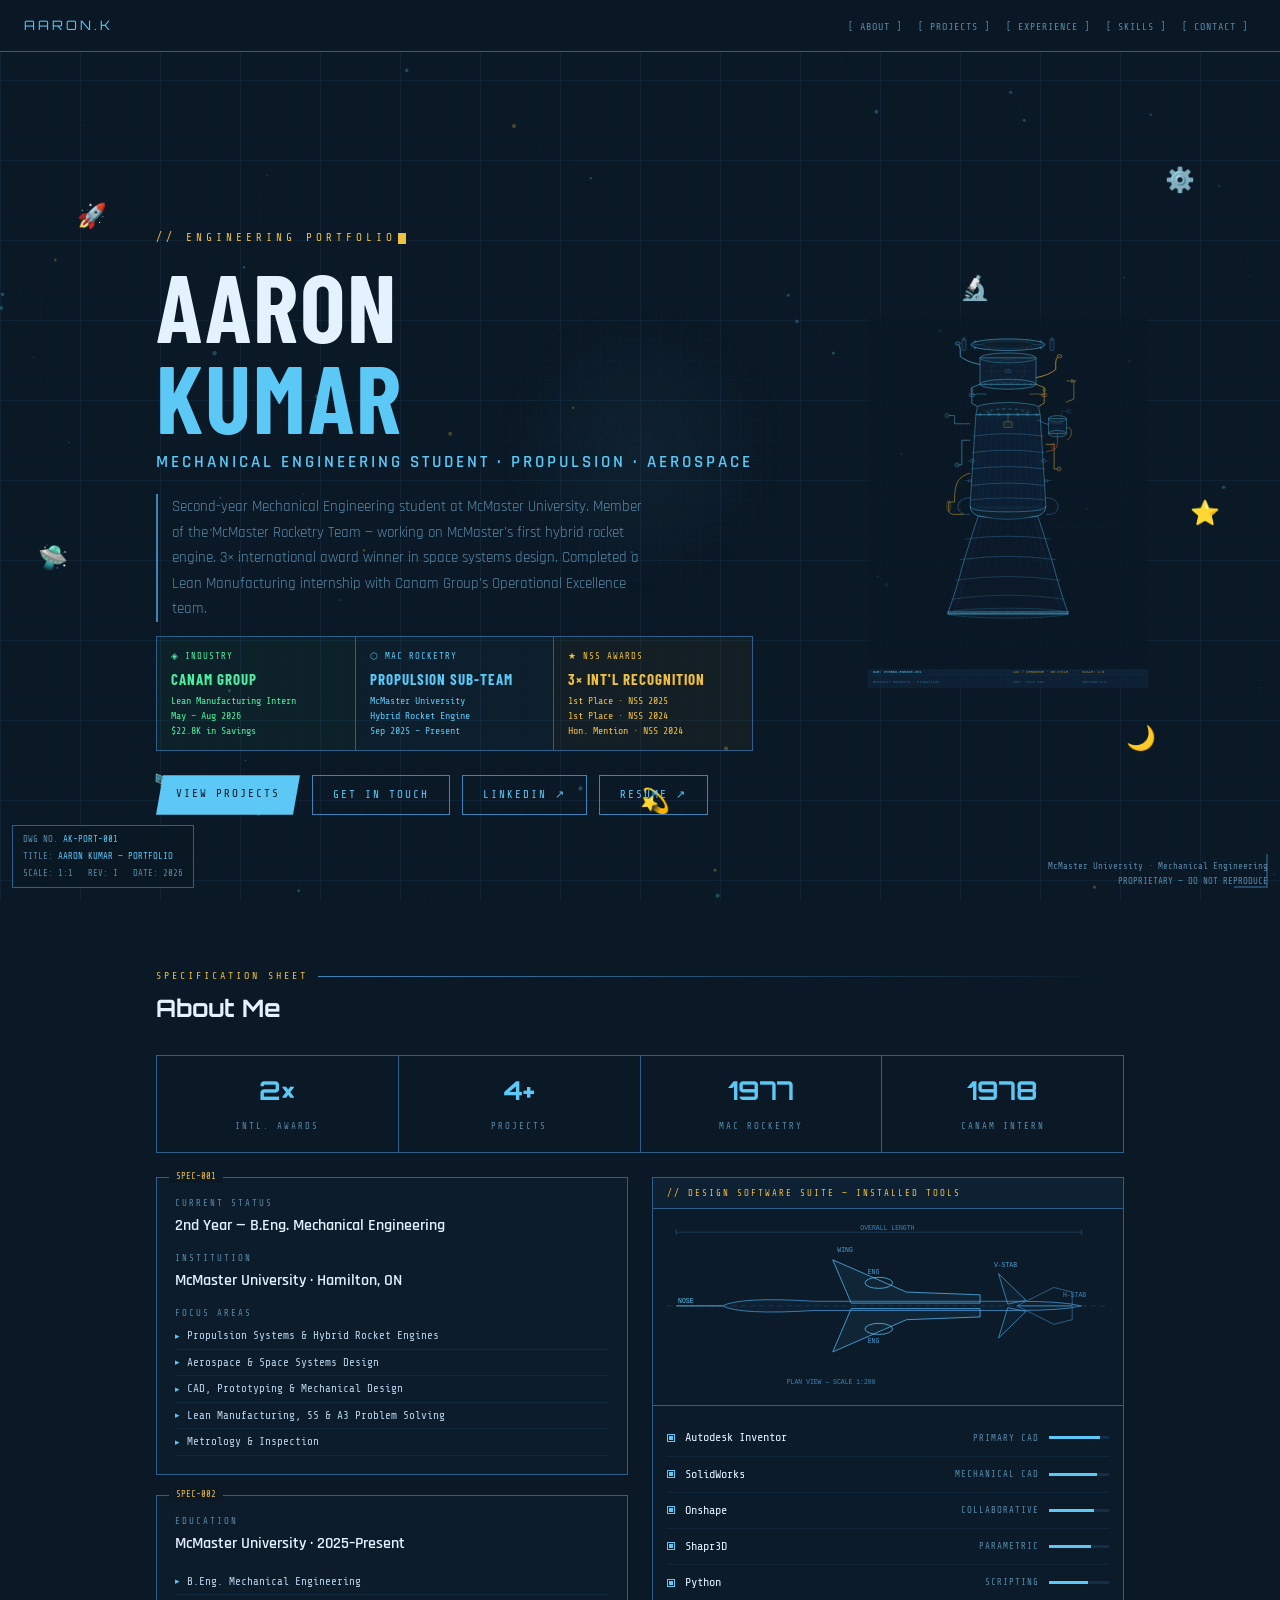
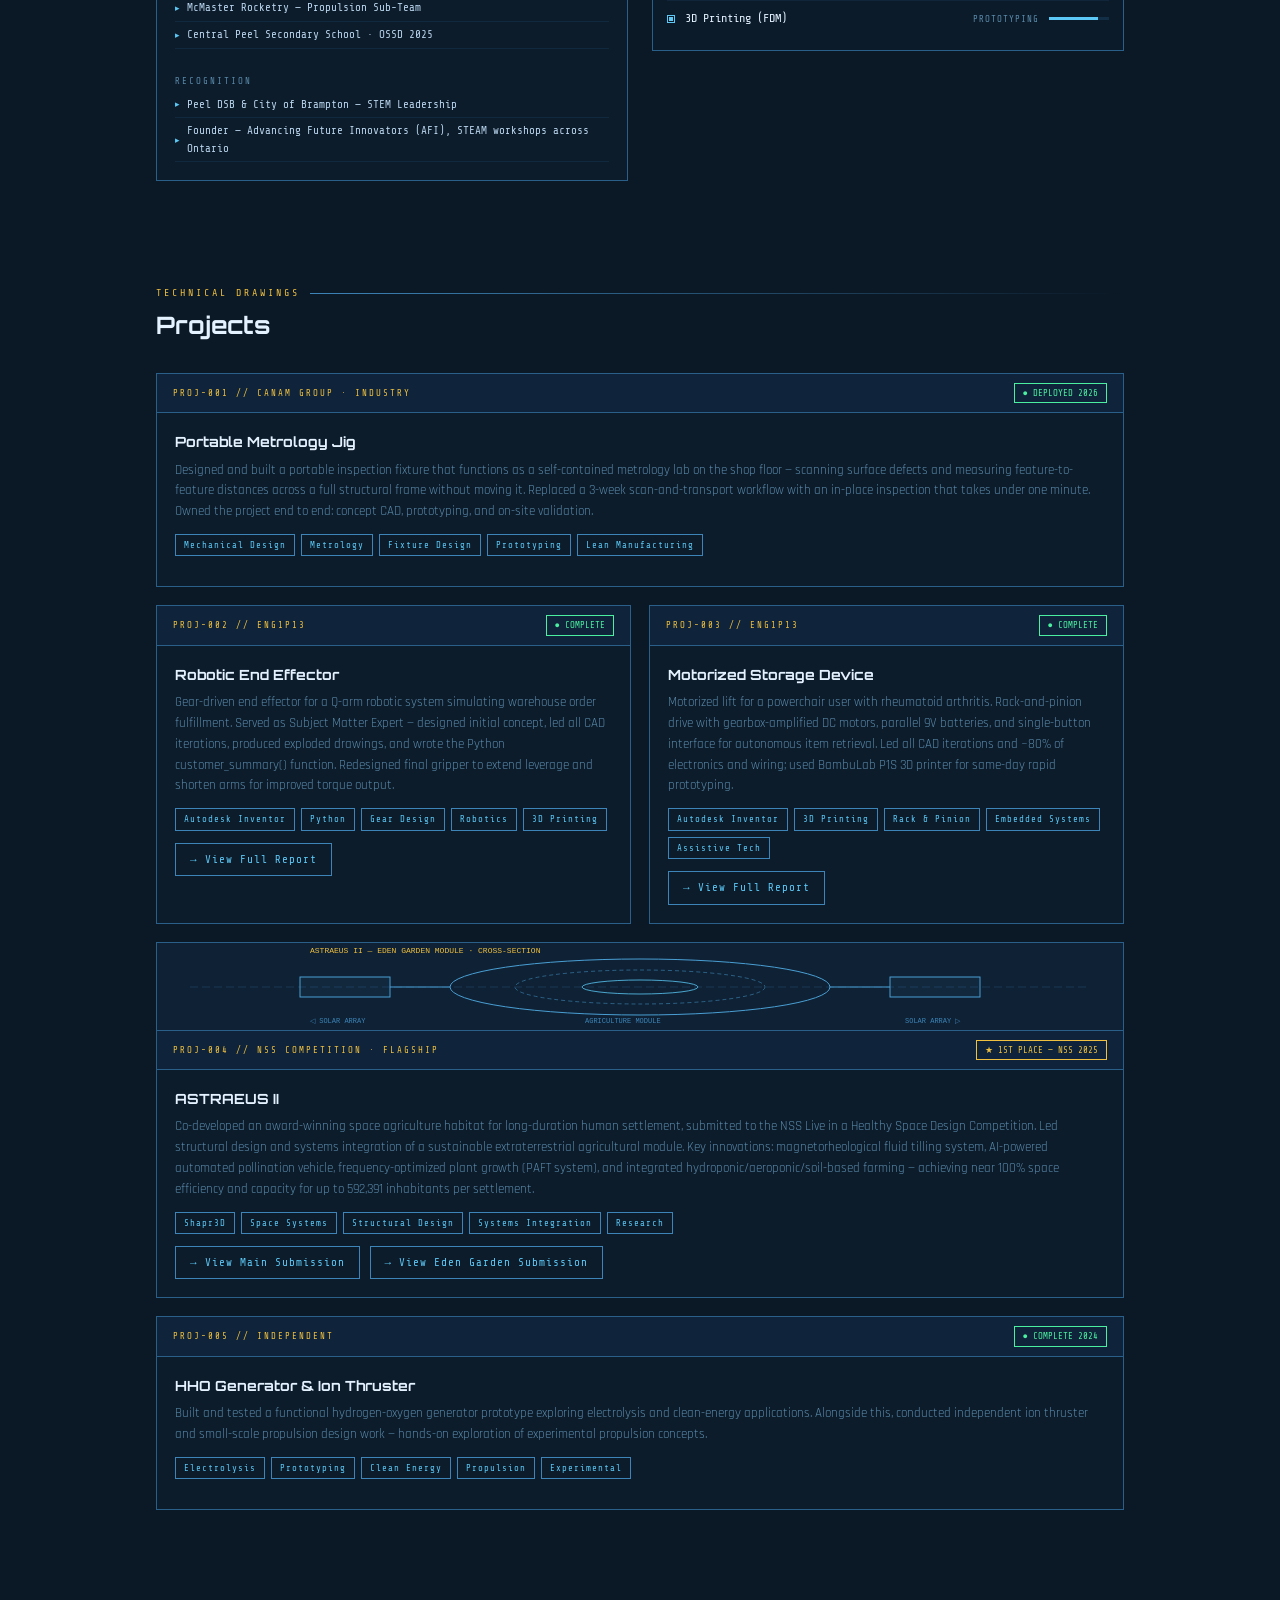
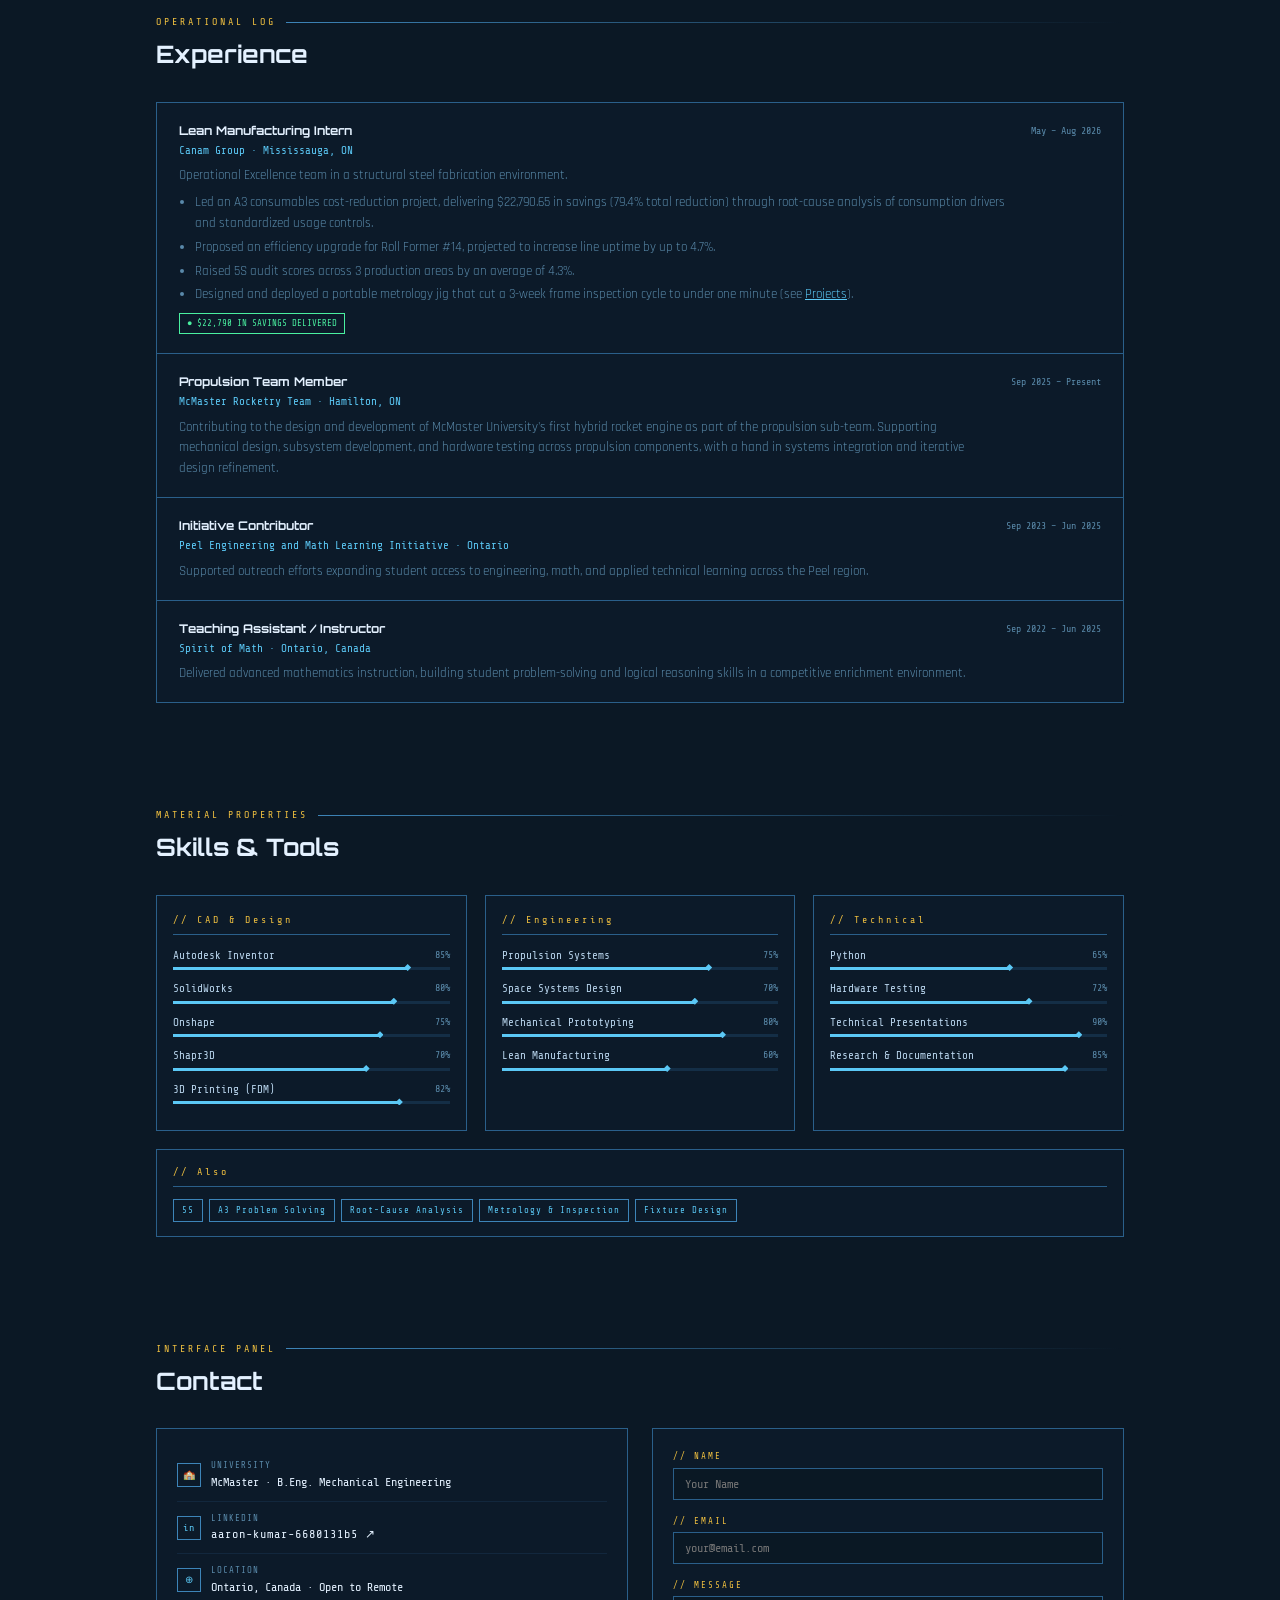
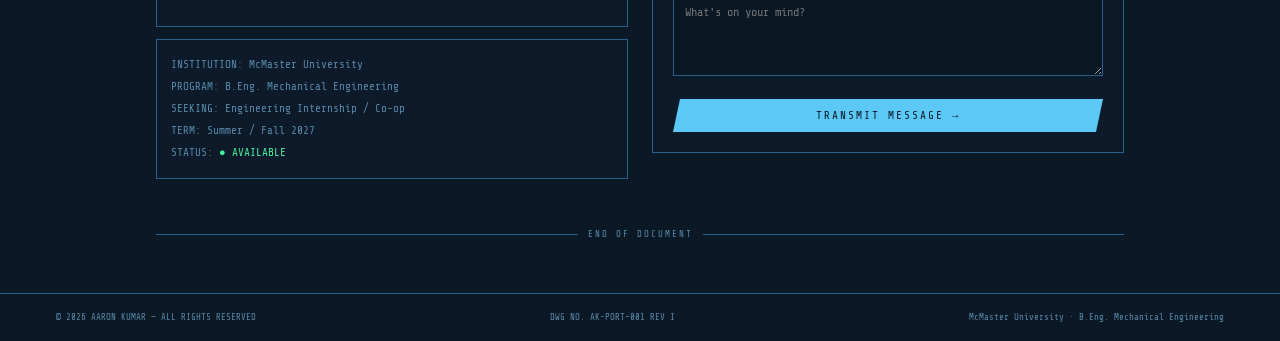
==== commit 3a477b56: "Add SolidWorks to skills Co-Authored-By: Claude Opus 5.5 <noreply@anthropic.com> Claude-Session: htt" ====
--- a/index.html
+++ b/index.html
@@ -472,6 +472,7 @@
       </div>
       <div class="airplane-panel-body">
         <div class="tool-row"><div class="tool-dot"></div><span class="tool-name">Autodesk Inventor</span><span class="tool-tag">PRIMARY CAD</span><div class="tool-bar-wrap"><div class="tool-bar" style="width:85%"></div></div></div>
+        <div class="tool-row"><div class="tool-dot"></div><span class="tool-name">SolidWorks</span><span class="tool-tag">MECHANICAL CAD</span><div class="tool-bar-wrap"><div class="tool-bar" style="width:80%"></div></div></div>
         <div class="tool-row"><div class="tool-dot"></div><span class="tool-name">Onshape</span><span class="tool-tag">COLLABORATIVE</span><div class="tool-bar-wrap"><div class="tool-bar" style="width:75%"></div></div></div>
         <div class="tool-row"><div class="tool-dot"></div><span class="tool-name">Shapr3D</span><span class="tool-tag">PARAMETRIC</span><div class="tool-bar-wrap"><div class="tool-bar" style="width:70%"></div></div></div>
         <div class="tool-row"><div class="tool-dot"></div><span class="tool-name">Python</span><span class="tool-tag">SCRIPTING</span><div class="tool-bar-wrap"><div class="tool-bar" style="width:65%"></div></div></div>
@@ -565,6 +566,7 @@
     <div class="skill-group">
       <div class="sg-title">// CAD &amp; Design</div>
       <div class="sb-row"><div class="sb-name">Autodesk Inventor<span class="sb-pct">85%</span></div><div class="sb-track"><div class="sb-fill" data-w="85"></div></div></div>
+      <div class="sb-row"><div class="sb-name">SolidWorks<span class="sb-pct">80%</span></div><div class="sb-track"><div class="sb-fill" data-w="80"></div></div></div>
       <div class="sb-row"><div class="sb-name">Onshape<span class="sb-pct">75%</span></div><div class="sb-track"><div class="sb-fill" data-w="75"></div></div></div>
       <div class="sb-row"><div class="sb-name">Shapr3D<span class="sb-pct">70%</span></div><div class="sb-track"><div class="sb-fill" data-w="70"></div></div></div>
       <div class="sb-row"><div class="sb-name">3D Printing (FDM)<span class="sb-pct">82%</span></div><div class="sb-track"><div class="sb-fill" data-w="82"></div></div></div>
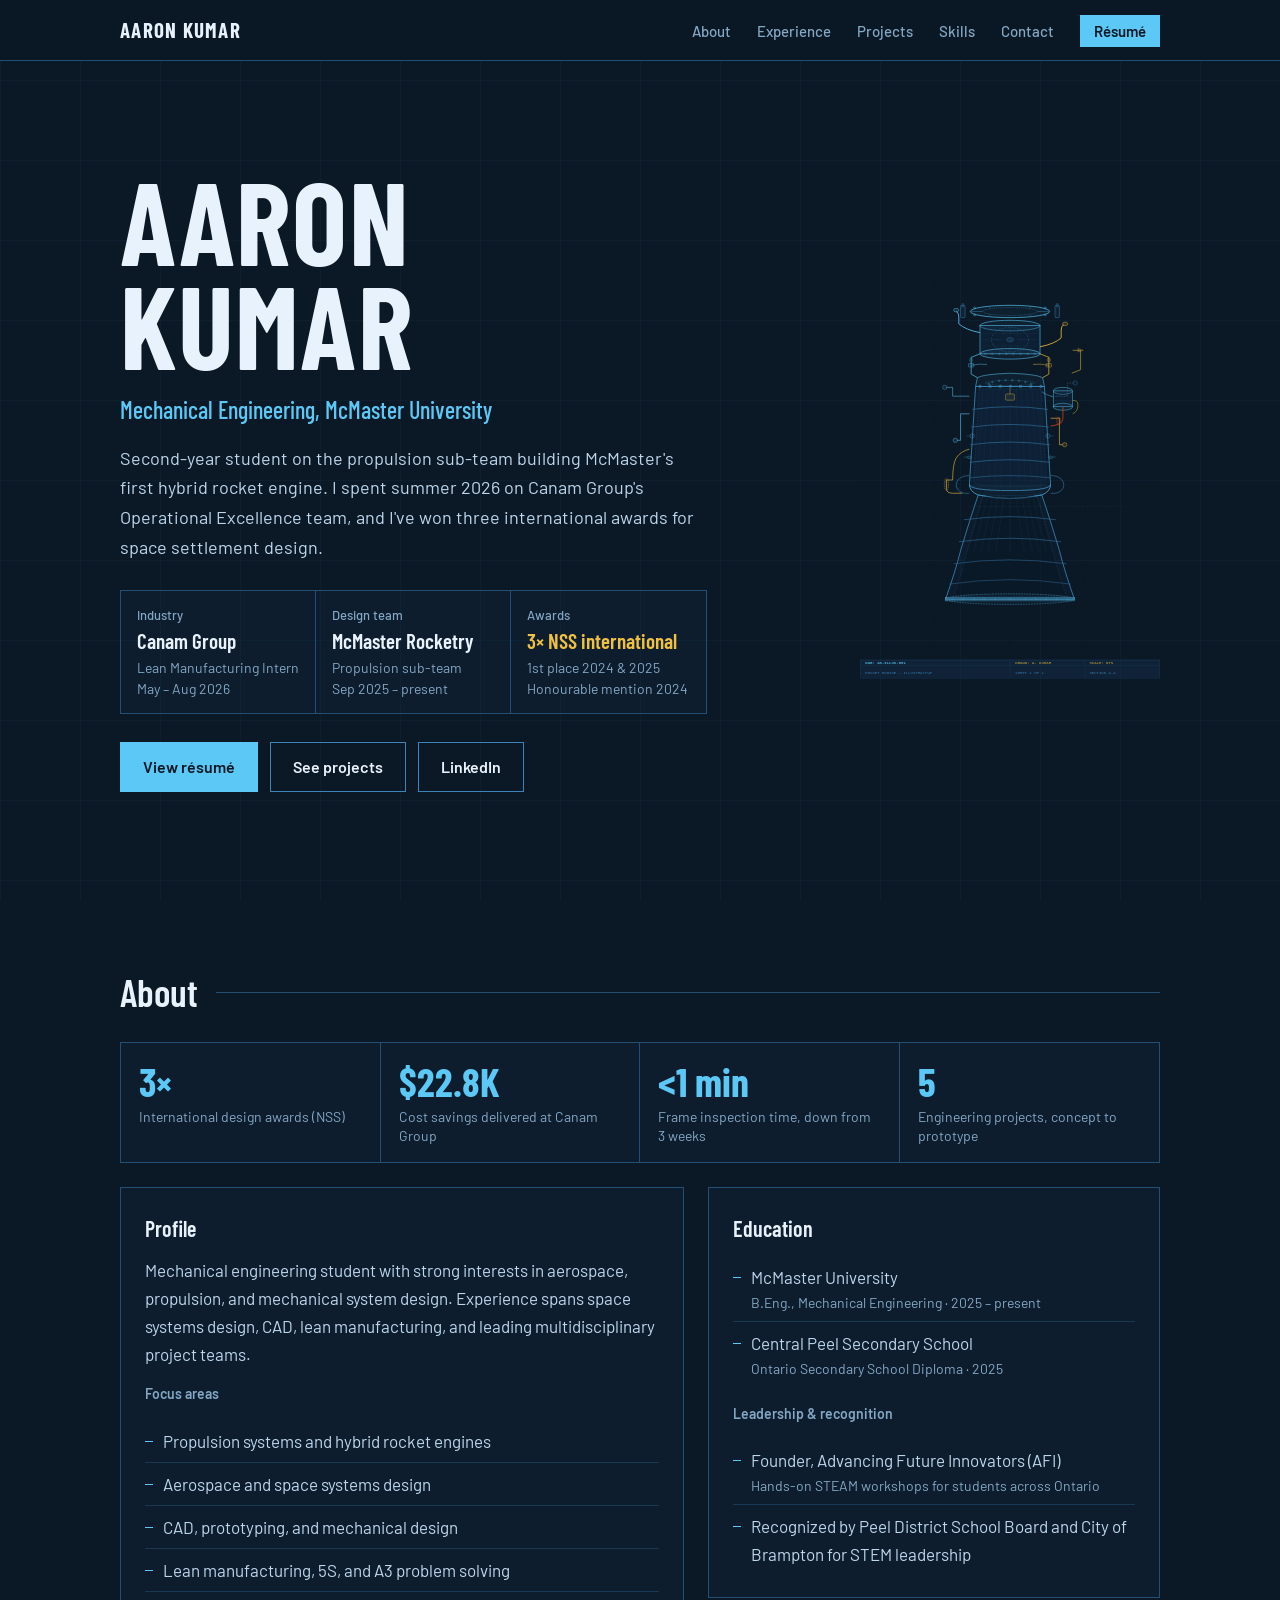
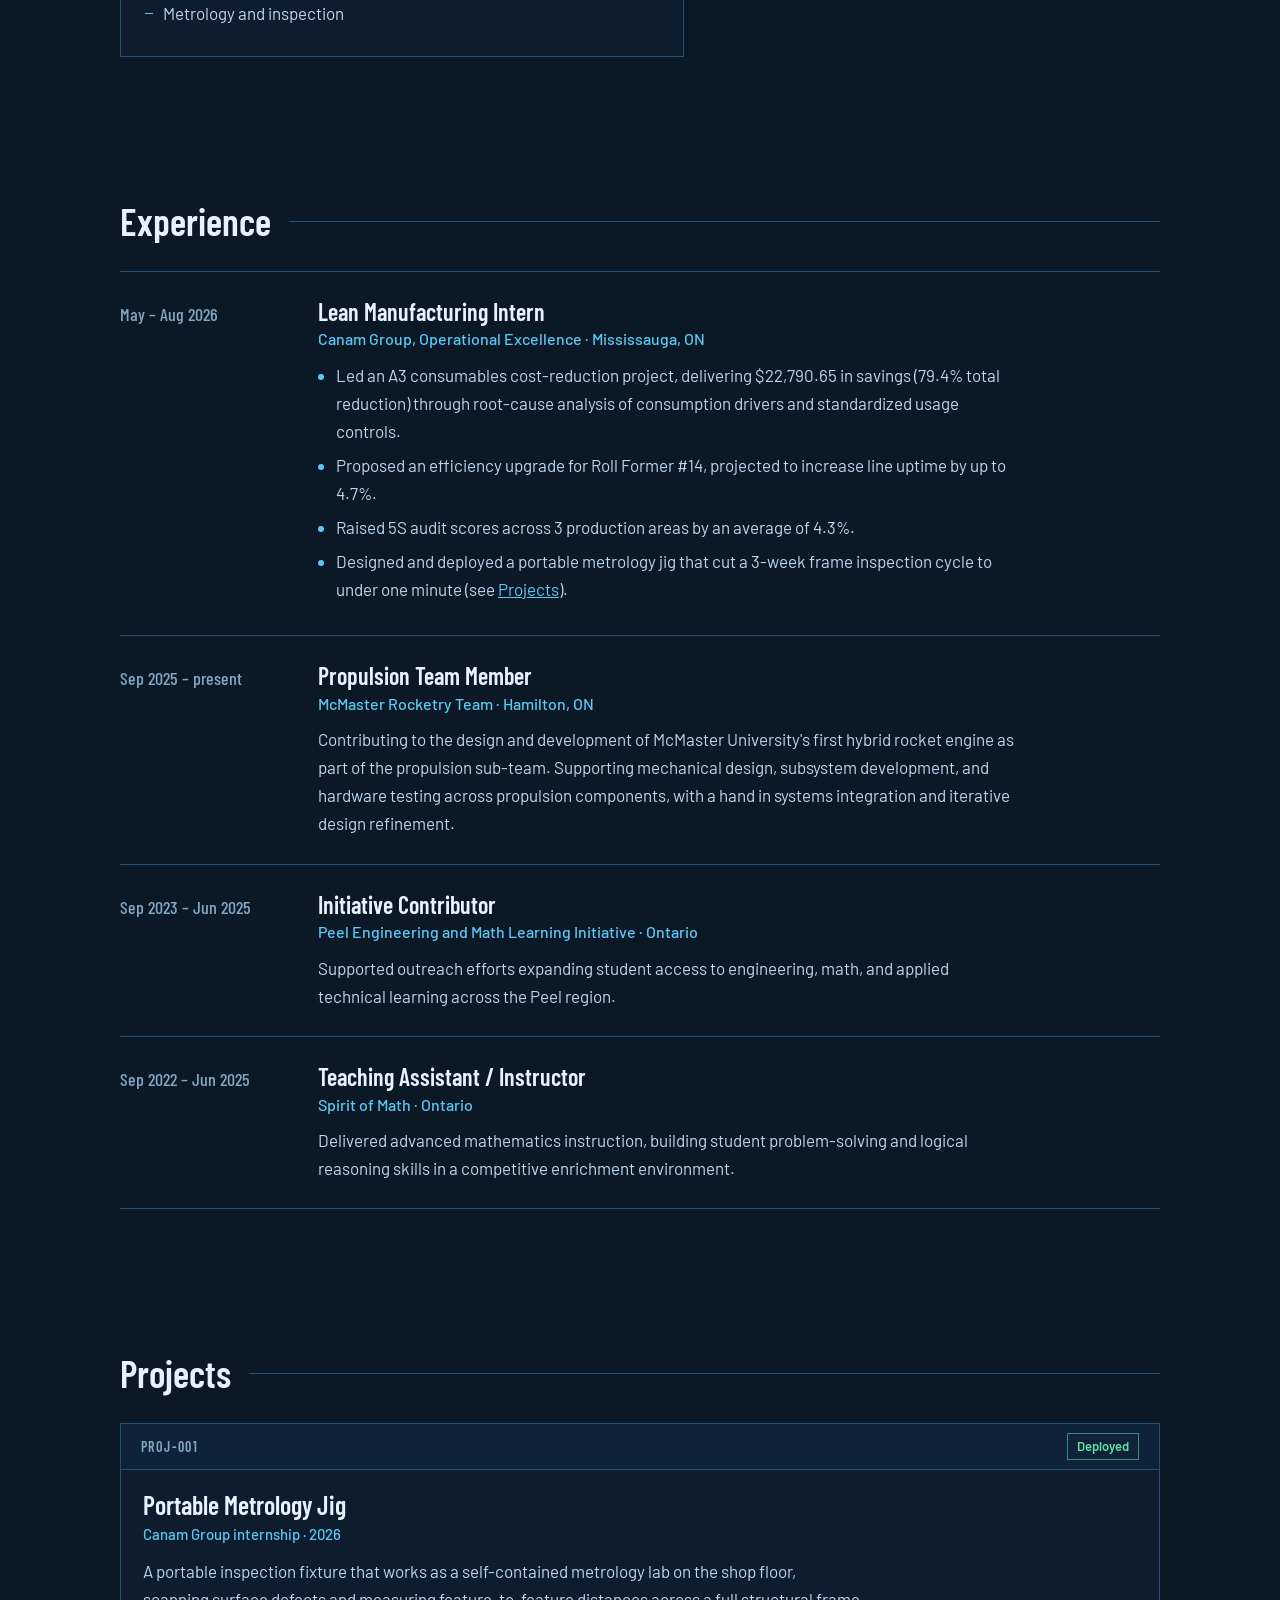
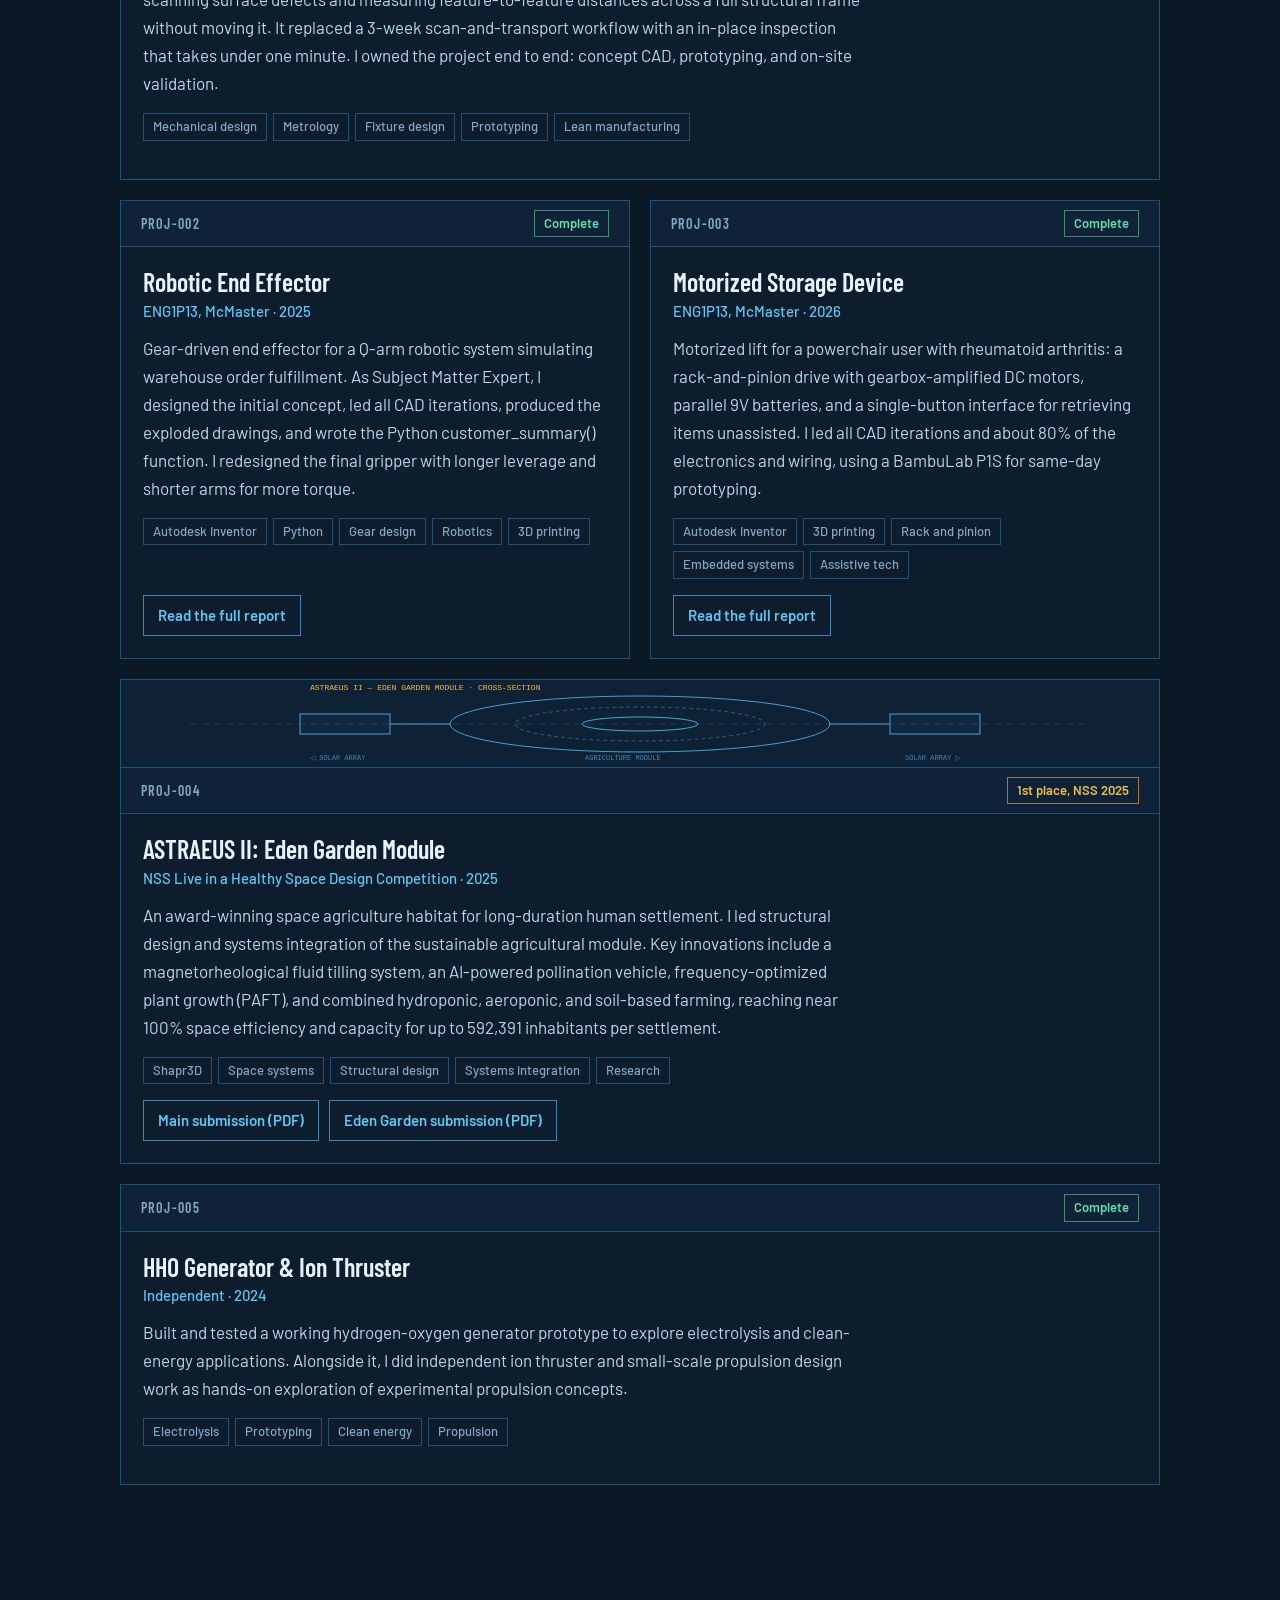
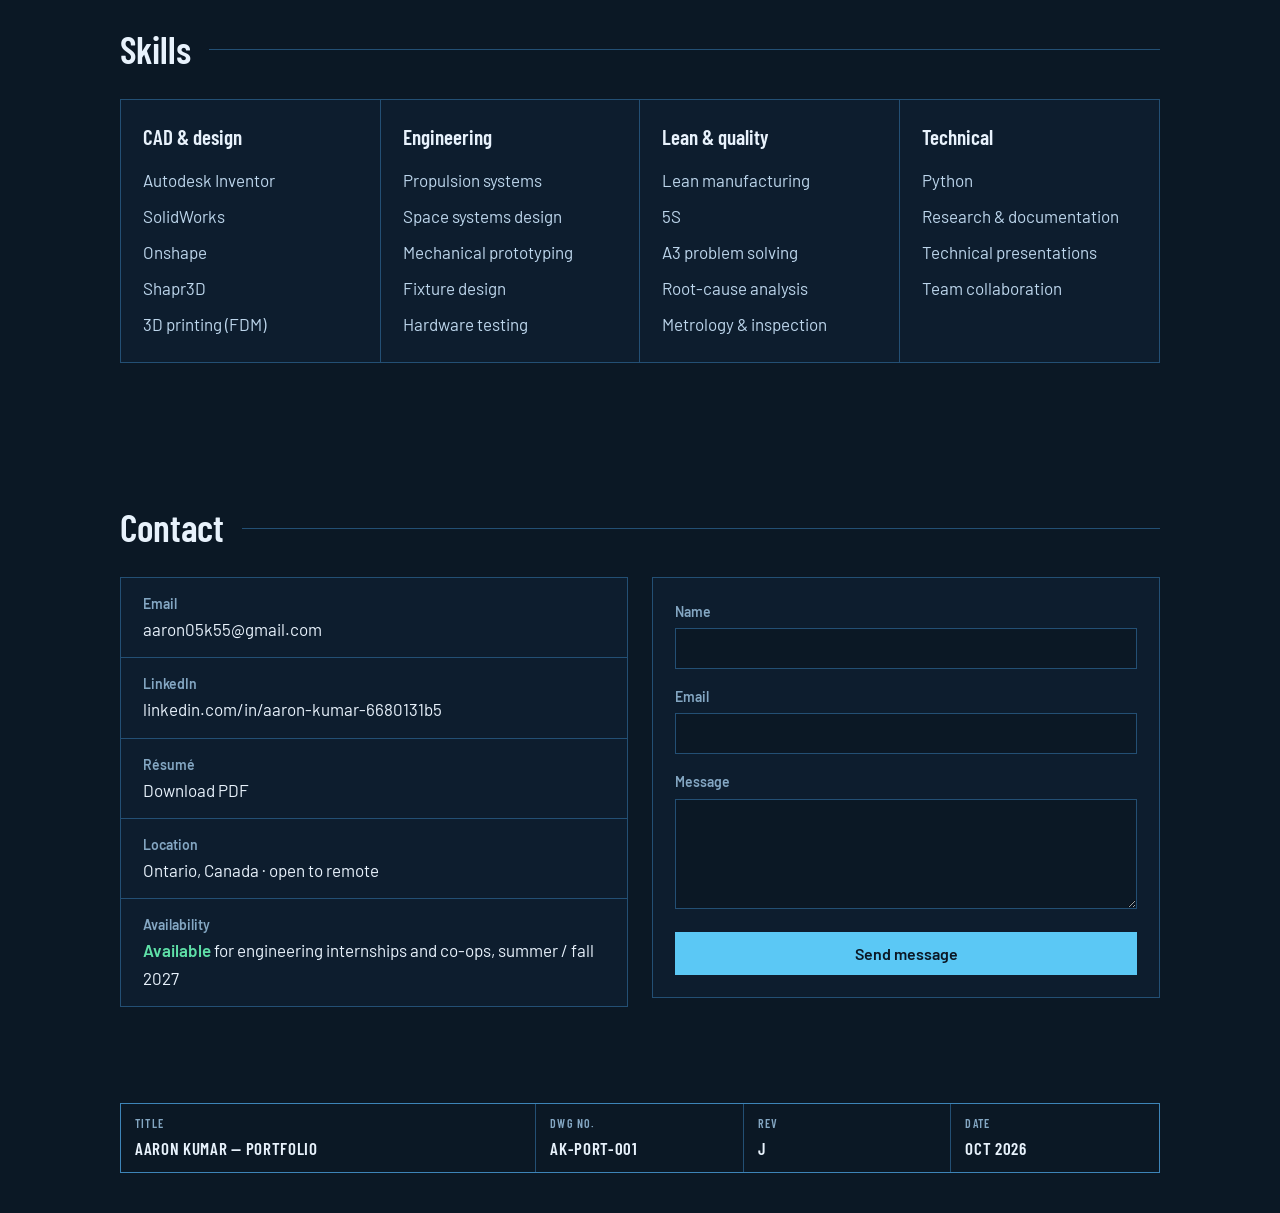
==== commit 769b95f1: "Professional refresh for recruiters - Remove loader, floating emoji, particles, scan line, glitch an" ====
--- a/index.html
+++ b/index.html
@@ -3,282 +3,244 @@
 <head>
 <meta charset="UTF-8">
 <meta name="viewport" content="width=device-width, initial-scale=1.0">
-<title>Aaron Kumar — Portfolio</title>
-<link href="https://fonts.googleapis.com/css2?family=Share+Tech+Mono&family=Rajdhani:wght@400;500;600;700&family=Orbitron:wght@400;700&family=Barlow+Condensed:wght@700&display=swap" rel="stylesheet">
+<title>Aaron Kumar — Mechanical Engineering Portfolio</title>
+<meta name="description" content="Aaron Kumar, Mechanical Engineering student at McMaster University. Propulsion on McMaster Rocketry, lean manufacturing at Canam Group, and three international space design awards.">
+<meta property="og:type" content="website">
+<meta property="og:url" content="https://aaronk.info/">
+<meta property="og:title" content="Aaron Kumar — Mechanical Engineering Portfolio">
+<meta property="og:description" content="Mechanical Engineering student at McMaster University. Propulsion, aerospace, and lean manufacturing projects.">
+<meta name="theme-color" content="#0b1825">
+<link rel="icon" href="data:image/svg+xml,%3Csvg xmlns='http://www.w3.org/2000/svg' viewBox='0 0 64 64'%3E%3Crect width='64' height='64' fill='%230b1825'/%3E%3Crect x='4' y='4' width='56' height='56' fill='none' stroke='%235bc8f5' stroke-width='3'/%3E%3Ctext x='32' y='43' text-anchor='middle' font-family='Arial Narrow,Arial,sans-serif' font-weight='700' font-size='28' fill='%23e8f2fc'%3EAK%3C/text%3E%3C/svg%3E">
+<link rel="preconnect" href="https://fonts.googleapis.com">
+<link rel="preconnect" href="https://fonts.gstatic.com" crossorigin>
+<link href="https://fonts.googleapis.com/css2?family=Barlow:ital,wght@0,400;0,500;0,600;1,400&family=Barlow+Condensed:wght@500;600;700&display=swap" rel="stylesheet">
 <style>
 *{margin:0;padding:0;box-sizing:border-box}
-:root{--bg:#0b1825;--blue:#1a3a5c;--line:#2a5f8a;--line-light:#3d84b8;--text:#b8d4ec;--text-bright:#e4f1ff;--accent:#5bc8f5;--gold:#f0c040;--dim:#5a8aaa;--green:#4af0a0}
+:root{
+  --bg:#0b1825;
+  --panel:rgba(26,58,92,0.16);
+  --rule:#234f74;
+  --rule-strong:#3d84b8;
+  --ink:#e8f2fc;
+  --text:#bdd6ec;
+  --muted:#84a7c3;
+  --cyan:#5bc8f5;
+  --gold:#f0c040;
+  --green:#5fe0a8;
+  --sans:'Barlow',system-ui,-apple-system,'Segoe UI',sans-serif;
+  --cond:'Barlow Condensed','Arial Narrow',sans-serif;
+}
 html{scroll-behavior:smooth}
-body{background-color:var(--bg);color:var(--text);font-family:'Rajdhani',sans-serif;font-size:16px;line-height:1.6;overflow-x:hidden}
-body::before{content:'';position:fixed;inset:0;background-image:linear-gradient(rgba(42,95,138,0.12) 1px,transparent 1px),linear-gradient(90deg,rgba(42,95,138,0.12) 1px,transparent 1px),linear-gradient(rgba(42,95,138,0.04) 1px,transparent 1px),linear-gradient(90deg,rgba(42,95,138,0.04) 1px,transparent 1px);background-size:80px 80px,80px 80px,20px 20px,20px 20px;pointer-events:none;z-index:0}
-
-/* LOADER */
-#loader{position:fixed;inset:0;background:var(--bg);z-index:9999;display:flex;flex-direction:column;align-items:center;justify-content:center;gap:20px;transition:opacity 0.6s ease}
-#loader.done{opacity:0;pointer-events:none}
-.loader-logo{font-family:'Orbitron',monospace;font-size:22px;color:var(--accent);letter-spacing:6px}
-.loader-logo span{color:var(--gold)}
-.loader-bar-wrap{width:260px;height:2px;background:rgba(42,95,138,0.3)}
-.loader-bar{height:100%;width:0%;background:var(--accent);position:relative;transition:width 0.08s linear}
-.loader-bar::after{content:'';position:absolute;right:-4px;top:-3px;width:8px;height:8px;background:var(--accent);clip-path:polygon(50% 0%,100% 50%,50% 100%,0% 50%)}
-.loader-pct{font-family:'Orbitron',monospace;font-size:11px;color:var(--gold)}
-.loader-status{font-family:'Share Tech Mono',monospace;font-size:10px;color:var(--dim);letter-spacing:2px}
-
-/* SCROLL PROGRESS */
-#scroll-prog{position:fixed;top:0;left:0;height:2px;width:0%;background:linear-gradient(90deg,var(--accent),var(--gold));z-index:200}
-
-/* CURSOR GLOW */
-#cursor-glow{position:fixed;width:300px;height:300px;border-radius:50%;background:radial-gradient(circle,rgba(91,200,245,0.055) 0%,transparent 70%);pointer-events:none;z-index:1;transform:translate(-50%,-50%);top:50%;left:50%}
-
-/* PARTICLE CANVAS */
-#particle-canvas{position:fixed;inset:0;z-index:0;pointer-events:none;opacity:0.4}
-
-/* SCAN LINE */
-#scan-line{position:fixed;left:0;right:0;height:2px;background:linear-gradient(90deg,transparent,rgba(91,200,245,0.12),transparent);z-index:2;pointer-events:none;animation:scanMove 9s linear infinite}
-@keyframes scanMove{0%{top:-2px}100%{top:100vh}}
-
-/* FLOATING EMOJIS */
-.float-eng{position:fixed;font-size:1.5rem;pointer-events:none;z-index:1;animation:floatDrift 7s ease-in-out infinite;will-change:transform}
-@keyframes floatDrift{0%,100%{transform:translateY(0) rotate(0deg);opacity:0.18}50%{transform:translateY(-20px) rotate(7deg);opacity:0.28}}
-
-/* CORNERS */
-.corner{position:fixed;width:34px;height:34px;border-color:var(--line-light);border-style:solid;z-index:10;opacity:0.45;transition:opacity 0.3s}
-.corner.tl{top:12px;left:12px;border-width:2px 0 0 2px}.corner.tr{top:12px;right:12px;border-width:2px 2px 0 0}
-.corner.bl{bottom:12px;left:12px;border-width:0 0 2px 2px}.corner.br{bottom:12px;right:12px;border-width:0 2px 2px 0}
-.dwg-stamp{position:fixed;bottom:12px;left:12px;border:1px solid var(--line);padding:5px 10px;font-family:'Share Tech Mono',monospace;font-size:9px;color:var(--dim);line-height:1.9;z-index:10;background:rgba(11,24,37,0.88);transition:opacity 0.3s}
-.dwg-stamp span{color:var(--accent)}
-.rev{position:fixed;bottom:12px;right:12px;font-family:'Share Tech Mono',monospace;font-size:9px;color:var(--dim);text-align:right;z-index:10;transition:opacity 0.3s}
-.stamp-hidden{opacity:0!important;pointer-events:none}
-.c-link-btn{display:block;width:100%;font-family:'Share Tech Mono',monospace;font-size:11px;color:var(--accent);text-decoration:none;padding:9px 0;border-bottom:1px solid rgba(42,95,138,0.2);letter-spacing:1px;transition:color .2s}
-.c-link-btn:hover{color:var(--gold)}
+@media (prefers-reduced-motion:reduce){html{scroll-behavior:auto}*{transition:none!important}}
+body{background:var(--bg);color:var(--text);font-family:var(--sans);font-size:17px;line-height:1.65;overflow-x:hidden;-webkit-font-smoothing:antialiased}
+body::before{content:'';position:fixed;inset:0;background-image:linear-gradient(rgba(42,95,138,0.10) 1px,transparent 1px),linear-gradient(90deg,rgba(42,95,138,0.10) 1px,transparent 1px);background-size:80px 80px;pointer-events:none;z-index:0}
+a{color:var(--cyan)}
+a:focus-visible,button:focus-visible,input:focus-visible,textarea:focus-visible{outline:2px solid var(--gold);outline-offset:3px}
+.skip{position:absolute;left:-999px;top:8px;background:var(--cyan);color:var(--bg);padding:8px 14px;z-index:300;font-weight:600;text-decoration:none}
+.skip:focus{left:8px}
 
 /* NAV */
-nav{position:fixed;top:0;left:0;right:0;z-index:100;background:rgba(11,24,37,0.94);border-bottom:1px solid var(--line);display:flex;align-items:center;justify-content:space-between;padding:0 24px;height:52px;backdrop-filter:blur(10px);gap:12px}
-.nav-logo{font-family:'Orbitron',monospace;font-size:13px;color:var(--accent);letter-spacing:3px;white-space:nowrap;flex-shrink:0}
-.nav-logo span{color:var(--gold)}
-.nav-links{display:flex;gap:0;list-style:none;flex-wrap:nowrap;overflow:hidden}
-.nav-links a{font-family:'Share Tech Mono',monospace;font-size:10px;color:var(--dim);text-decoration:none;letter-spacing:1px;text-transform:uppercase;transition:color .2s;padding:0 8px;white-space:nowrap}
-.nav-links a::before{content:'[ '}.nav-links a::after{content:' ]'}
-.nav-links a:hover,.nav-links a.active{color:var(--accent)}
-.nav-toggle{display:none;background:none;border:1px solid var(--line);color:var(--accent);font-family:'Share Tech Mono',monospace;font-size:11px;padding:4px 10px;cursor:pointer;flex-shrink:0}
-.nav-drawer{display:none;position:fixed;top:52px;left:0;right:0;background:rgba(11,24,37,0.98);border-bottom:1px solid var(--line);z-index:99;flex-direction:column;padding:12px 24px}
-.nav-drawer a{font-family:'Share Tech Mono',monospace;font-size:12px;color:var(--dim);text-decoration:none;padding:10px 0;border-bottom:1px solid rgba(42,95,138,0.2);letter-spacing:2px}
+nav{position:fixed;top:0;left:0;right:0;z-index:100;background:rgba(11,24,37,0.94);border-bottom:1px solid var(--rule);backdrop-filter:blur(10px);-webkit-backdrop-filter:blur(10px)}
+.nav-inner{max-width:1120px;margin:0 auto;height:60px;padding:0 40px;display:flex;align-items:center;justify-content:space-between;gap:16px}
+.nav-logo{font-family:var(--cond);font-weight:700;font-size:21px;letter-spacing:.06em;text-transform:uppercase;color:var(--ink);text-decoration:none;white-space:nowrap}
+.nav-links{display:flex;align-items:center;gap:26px;list-style:none}
+.nav-links a{font-size:15px;font-weight:500;color:var(--muted);text-decoration:none;transition:color .15s}
+.nav-links a:hover,.nav-links a.active{color:var(--ink)}
+.nav-links a.nav-cta{color:var(--bg);background:var(--cyan);padding:7px 14px;font-weight:600}
+.nav-links a.nav-cta:hover{background:var(--ink);color:var(--bg)}
+.nav-toggle{display:none;background:none;border:1px solid var(--rule-strong);color:var(--ink);font:500 15px var(--sans);padding:6px 12px;cursor:pointer}
+.nav-drawer{display:none;position:fixed;top:60px;left:0;right:0;background:rgba(11,24,37,0.98);border-bottom:1px solid var(--rule);z-index:99;flex-direction:column;padding:8px 20px 14px}
+.nav-drawer a{font-size:17px;color:var(--text);text-decoration:none;padding:12px 0;border-bottom:1px solid rgba(35,79,116,0.5)}
 .nav-drawer a:last-child{border-bottom:none}
-.nav-drawer a:hover{color:var(--accent)}
 .nav-drawer.open{display:flex}
-@media(max-width:640px){.nav-links{display:none}.nav-toggle{display:block}}
-
-main{position:relative;z-index:1;padding-top:52px}
-section{padding:52px 56px;max-width:1080px;margin:0 auto}
-.sec-label{font-family:'Share Tech Mono',monospace;font-size:10px;color:var(--gold);letter-spacing:3px;margin-bottom:5px;display:flex;align-items:center;gap:10px}
-.sec-label::after{content:'';display:block;flex:1;height:1px;background:linear-gradient(90deg,var(--line-light),transparent)}
-.sec-title{font-family:'Orbitron',monospace;font-size:24px;color:var(--text-bright);font-weight:700;margin-bottom:28px}
+@media(max-width:820px){.nav-links{display:none}.nav-toggle{display:block}.nav-inner{padding:0 20px}}
+
+main{position:relative;z-index:1;padding-top:60px}
+section{padding:72px 40px;max-width:1120px;margin:0 auto;scroll-margin-top:60px}
+.sec-title{font-family:var(--cond);font-weight:600;font-size:38px;line-height:1.1;color:var(--ink);margin-bottom:28px;display:flex;align-items:center;gap:18px}
+.sec-title::after{content:'';flex:1;height:1px;background:var(--rule)}
 
 /* HERO */
-#hero{min-height:100vh;display:flex;align-items:center;padding:88px 56px 48px;position:relative;overflow:hidden}
-.hero-content{max-width:600px;position:relative;z-index:2}
-.hero-eyebrow{font-family:'Share Tech Mono',monospace;font-size:11px;color:var(--gold);letter-spacing:4px;margin-bottom:12px;min-height:1.5em}
-.tw-cursor{display:inline-block;width:8px;height:1em;background:var(--gold);animation:blink 0.8s step-end infinite;vertical-align:text-bottom;margin-left:2px}
-@keyframes blink{0%,100%{opacity:1}50%{opacity:0}}
-
-/* GLITCH */
-.hero-name{font-family:'Barlow Condensed',sans-serif;font-size:clamp(52px,8vw,96px);font-weight:700;color:var(--text-bright);line-height:0.95;margin-bottom:8px;letter-spacing:2px;text-transform:uppercase;position:relative}
-.hero-name .hi{color:var(--accent)}
-@keyframes glitchAnim{
-  0%{clip-path:inset(0 0 85% 0);transform:translate(-3px,0)}
-  20%{clip-path:inset(25% 0 55% 0);transform:translate(3px,0);color:var(--accent)}
-  40%{clip-path:inset(55% 0 25% 0);transform:translate(-2px,0);color:var(--gold)}
-  60%{clip-path:inset(75% 0 5% 0);transform:translate(2px,0)}
-  80%{clip-path:inset(10% 0 70% 0);transform:translate(-1px,0)}
-  100%{clip-path:inset(0 0 0 0);transform:translate(0,0);color:var(--text-bright)}
+#hero{min-height:calc(100vh - 60px);display:flex;align-items:center;padding-top:56px;padding-bottom:56px;position:relative}
+.hero-content{max-width:640px;position:relative;z-index:2}
+.hero-name{font-family:var(--cond);font-weight:700;font-size:clamp(64px,10vw,116px);line-height:.9;letter-spacing:.01em;text-transform:uppercase;color:var(--ink);margin-bottom:18px}
+.hero-role{font-family:var(--cond);font-weight:500;font-size:24px;line-height:1.3;color:var(--cyan);margin-bottom:18px}
+.hero-bio{font-size:18px;color:var(--text);max-width:58ch;margin-bottom:28px}
+.hero-rocket{position:absolute;right:40px;top:50%;transform:translateY(-50%);width:300px;opacity:.85;pointer-events:none;display:none}
+@media(min-width:1040px){.hero-rocket{display:block}}
+
+.badge-row{display:grid;grid-template-columns:repeat(3,1fr);border:1px solid var(--rule);background:var(--panel);margin-bottom:28px}
+.badge-item{padding:14px 16px;border-right:1px solid var(--rule)}
+.badge-item:last-child{border-right:none}
+.badge-kicker{font-size:13px;font-weight:500;color:var(--muted);margin-bottom:2px}
+.badge-title{font-family:var(--cond);font-weight:600;font-size:21px;line-height:1.15;color:var(--ink);margin-bottom:4px}
+.badge-item.award .badge-title{color:var(--gold)}
+.badge-sub{font-size:14px;line-height:1.5;color:var(--muted)}
+
+.hero-btns{display:flex;gap:12px;flex-wrap:wrap}
+.btn{font-family:var(--sans);font-size:16px;font-weight:600;padding:11px 22px;text-decoration:none;cursor:pointer;border:1px solid transparent;display:inline-block;transition:background .15s,border-color .15s,color .15s}
+.btn-p{background:var(--cyan);color:var(--bg)}
+.btn-p:hover{background:var(--ink)}
+.btn-o{background:transparent;color:var(--ink);border-color:var(--rule-strong)}
+.btn-o:hover{border-color:var(--cyan);color:var(--cyan)}
+
+/* ABOUT */
+.stats-bar{display:grid;grid-template-columns:repeat(4,1fr);border:1px solid var(--rule);background:var(--panel);margin-bottom:24px}
+.stat{padding:18px 18px 16px;border-right:1px solid var(--rule)}
+.stat:last-child{border-right:none}
+.stat-n{font-family:var(--cond);font-weight:700;font-size:40px;line-height:1;color:var(--cyan);display:block;margin-bottom:6px}
+.stat-l{font-size:14px;line-height:1.4;color:var(--muted);display:block}
+.about-grid{display:grid;grid-template-columns:1.25fr 1fr;gap:24px;align-items:start}
+.spec-box{border:1px solid var(--rule);padding:22px 24px;background:var(--panel)}
+.spec-box h3{font-family:var(--cond);font-weight:600;font-size:22px;color:var(--ink);margin-bottom:10px}
+.spec-box p{margin-bottom:14px;max-width:62ch}
+.spec-lbl{font-size:14px;font-weight:600;color:var(--muted);margin:14px 0 4px}
+.spec-list{list-style:none}
+.spec-list li{padding:7px 0 7px 18px;border-bottom:1px solid rgba(35,79,116,0.55);position:relative}
+.spec-list li:last-child{border-bottom:none}
+.spec-list li::before{content:'';position:absolute;left:0;top:21px;width:8px;height:1px;background:var(--cyan)}
+.spec-list .sub{display:block;font-size:14px;color:var(--muted)}
+
+/* EXPERIENCE */
+.exp-list{border-top:1px solid var(--rule)}
+.exp-item{display:grid;grid-template-columns:170px 1fr;gap:28px;padding:26px 0;border-bottom:1px solid var(--rule)}
+.exp-date{font-family:var(--cond);font-weight:500;font-size:18px;color:var(--muted);padding-top:2px}
+.exp-role{font-family:var(--cond);font-weight:600;font-size:24px;line-height:1.2;color:var(--ink)}
+.exp-org{font-size:16px;font-weight:500;color:var(--cyan);margin-bottom:8px}
+.exp-desc{max-width:70ch}
+.exp-desc ul{margin:8px 0 0;padding-left:18px}
+.exp-desc li{margin-bottom:6px}
+.exp-desc li::marker{color:var(--cyan)}
+.exp-result{display:inline-block;margin-top:12px;font-size:14px;font-weight:600;color:var(--green);border:1px solid rgba(95,224,168,0.55);padding:3px 10px}
+
+/* PROJECTS */
+.proj-grid{display:grid;grid-template-columns:1fr 1fr;gap:20px}
+.proj-card{border:1px solid var(--rule);background:var(--panel);transition:border-color .15s;display:flex;flex-direction:column}
+.proj-card:hover{border-color:var(--rule-strong)}
+.proj-card.flagship{grid-column:1/-1}
+.proj-header{border-bottom:1px solid var(--rule);padding:9px 20px;display:flex;align-items:center;justify-content:space-between;gap:12px;background:rgba(26,58,92,0.22)}
+.proj-id{font-family:var(--cond);font-weight:600;font-size:14px;letter-spacing:.1em;text-transform:uppercase;color:var(--muted)}
+.status{font-size:13px;font-weight:600;padding:2px 9px;border:1px solid;white-space:nowrap}
+.s-done{color:var(--green);border-color:rgba(95,224,168,0.55)}
+.s-award{color:var(--gold);border-color:rgba(240,192,64,0.6)}
+.proj-schematic{height:88px;border-bottom:1px solid var(--rule);overflow:hidden;background:rgba(26,58,92,0.18)}
+.proj-body{padding:20px 22px 22px;display:flex;flex-direction:column;flex:1}
+.proj-title{font-family:var(--cond);font-weight:600;font-size:26px;line-height:1.15;color:var(--ink)}
+.proj-meta{font-size:15px;font-weight:500;color:var(--cyan);margin:2px 0 10px}
+.proj-desc{color:var(--text);margin-bottom:16px;max-width:72ch}
+.proj-tags{display:flex;gap:6px;flex-wrap:wrap;margin-bottom:16px}
+.tag{font-size:13px;font-weight:500;padding:2px 9px;border:1px solid var(--rule);color:var(--muted)}
+.proj-links{display:flex;gap:10px;flex-wrap:wrap;margin-top:auto}
+.plink{font-size:15px;font-weight:600;color:var(--cyan);text-decoration:none;padding:7px 14px;border:1px solid var(--rule-strong);transition:border-color .15s,color .15s}
+.plink:hover{color:var(--ink);border-color:var(--cyan)}
+
+/* SKILLS */
+.skills-grid{display:grid;grid-template-columns:repeat(4,1fr);border:1px solid var(--rule);background:var(--panel)}
+.skill-group{padding:20px 22px;border-right:1px solid var(--rule)}
+.skill-group:last-child{border-right:none}
+.skill-group h3{font-family:var(--cond);font-weight:600;font-size:21px;color:var(--ink);margin-bottom:8px}
+.skill-group ul{list-style:none}
+.skill-group li{padding:4px 0}
+
+/* CONTACT */
+.contact-grid{display:grid;grid-template-columns:1fr 1fr;gap:24px;align-items:start}
+.contact-panel{border:1px solid var(--rule);background:var(--panel)}
+.c-row{display:block;padding:14px 22px;border-bottom:1px solid var(--rule);text-decoration:none;color:inherit}
+.c-row:last-child{border-bottom:none}
+a.c-row:hover .c-val{color:var(--cyan)}
+.c-lbl{display:block;font-size:14px;font-weight:600;color:var(--muted)}
+.c-val{display:block;font-size:17px;color:var(--ink);transition:color .15s;overflow-wrap:anywhere}
+.c-val .avail{color:var(--green);font-weight:600}
+.form-panel{border:1px solid var(--rule);padding:22px;background:var(--panel)}
+.f-group{margin-bottom:16px}
+.f-lbl{font-size:14px;font-weight:600;color:var(--muted);display:block;margin-bottom:5px}
+.f-input{width:100%;background:rgba(11,24,37,0.85);border:1px solid var(--rule);color:var(--ink);font:400 16px var(--sans);padding:10px 12px;transition:border-color .15s}
+.f-input:focus{border-color:var(--cyan);outline:none}
+textarea.f-input{height:110px;resize:vertical}
+.f-error{font-size:14px;color:#ff7a7a;margin-top:4px;display:block}
+.f-success{border:1px solid rgba(95,224,168,0.55);padding:24px;text-align:center}
+.f-success-title{font-family:var(--cond);font-weight:600;font-size:24px;color:var(--green);margin-bottom:4px}
+.f-success-msg{color:var(--text)}
+button[type=submit]{width:100%}
+button[type=submit]:disabled{opacity:.55;cursor:not-allowed}
+
+/* FOOTER: drawing title block */
+footer{position:relative;z-index:1;max-width:1120px;margin:24px auto 40px;padding:0 40px}
+.title-block{display:grid;grid-template-columns:2fr 1fr 1fr 1fr;border:1px solid var(--rule-strong)}
+.tb-cell{padding:10px 14px;border-right:1px solid var(--rule)}
+.tb-cell:last-child{border-right:none}
+.tb-lbl{display:block;font-family:var(--cond);font-weight:600;font-size:12px;letter-spacing:.1em;text-transform:uppercase;color:var(--muted)}
+.tb-val{display:block;font-family:var(--cond);font-weight:600;font-size:17px;letter-spacing:.04em;text-transform:uppercase;color:var(--ink)}
+
+@media(max-width:960px){
+  .about-grid{grid-template-columns:1fr}
+  .proj-grid{grid-template-columns:1fr}.proj-card.flagship{grid-column:auto}
+  .skills-grid{grid-template-columns:1fr 1fr}
+  .skill-group:nth-child(2){border-right:none}
+  .skill-group:nth-child(-n+2){border-bottom:1px solid var(--rule)}
+  .stats-bar{grid-template-columns:1fr 1fr}
+  .stat:nth-child(2){border-right:none}
+  .stat:nth-child(-n+2){border-bottom:1px solid var(--rule)}
 }
-.hero-name.glitch{animation:glitchAnim 0.28s steps(2) forwards}
-.hero-role{font-family:'Rajdhani',sans-serif;font-size:17px;color:var(--accent);font-weight:600;letter-spacing:3px;text-transform:uppercase;margin-bottom:18px}
-.hero-bio{font-size:15px;color:var(--dim);line-height:1.7;max-width:500px;margin-bottom:14px;border-left:2px solid var(--line-light);padding-left:14px}
-.hero-rocket{position:absolute;right:32px;top:50%;transform:translateY(-50%);width:280px;opacity:0.70;pointer-events:none;display:none;will-change:transform;transition:transform 0.12s ease-out}
-@media(min-width:1000px){.hero-rocket{display:block}}
-
-.badge-row{display:flex;gap:0;margin:0 0 24px;border:1px solid var(--line);overflow:hidden}
-.badge-item{flex:1;padding:12px 14px;border-right:1px solid var(--line)}
-.badge-item:last-child{border-right:none}
-.badge-icon{font-family:'Share Tech Mono',monospace;font-size:9px;letter-spacing:1px;margin-bottom:4px}
-.badge-icon.green{color:var(--green)}.badge-icon.blue{color:var(--accent)}.badge-icon.gold{color:var(--gold)}
-.badge-title{font-family:'Barlow Condensed',sans-serif;font-size:15px;font-weight:700;margin-bottom:2px;text-transform:uppercase;letter-spacing:1px}
-.badge-sub{font-family:'Share Tech Mono',monospace;font-size:10px;line-height:1.5}
-.badge-sub.green{color:var(--green)}.badge-sub.blue{color:var(--accent)}.badge-sub.gold{color:var(--gold)}
-.badge-item.b-green{background:rgba(74,240,160,0.04)}.badge-item.b-blue{background:rgba(91,200,245,0.04)}.badge-item.b-gold{background:rgba(240,192,64,0.04)}
-.hero-btns{display:flex;gap:12px;flex-wrap:wrap}
-
-/* BUTTONS */
-.btn{font-family:'Share Tech Mono',monospace;font-size:11px;letter-spacing:2px;padding:10px 20px;text-decoration:none;text-transform:uppercase;transition:all .2s;cursor:pointer;border:none;display:inline-block;position:relative;overflow:hidden}
-.btn-p{background:var(--accent);color:var(--bg);clip-path:polygon(7px 0%,100% 0%,calc(100% - 7px) 100%,0% 100%)}
-.btn-p:hover{background:var(--gold)}
-.btn-o{background:transparent;color:var(--accent);border:1px solid var(--line-light)}
-.btn-o:hover{background:rgba(91,200,245,0.07);border-color:var(--accent)}
-.ripple{position:absolute;border-radius:50%;background:rgba(255,255,255,0.22);transform:scale(0);animation:rippleA 0.55s linear;pointer-events:none}
-@keyframes rippleA{to{transform:scale(4);opacity:0}}
-
-.stats-bar{display:flex;border:1px solid var(--line);margin-bottom:24px;overflow:hidden}
-.stat{flex:1;padding:14px 10px;border-right:1px solid var(--line);text-align:center}
-.stat:last-child{border-right:none}
-.stat-n{font-family:'Orbitron',monospace;font-size:26px;font-weight:700;color:var(--accent);display:block}
-.stat-l{font-family:'Share Tech Mono',monospace;font-size:9px;color:var(--dim);letter-spacing:2px;text-transform:uppercase}
-.specs-outer{display:grid;grid-template-columns:1fr 1fr;gap:24px;align-items:start}
-.specs-left{display:flex;flex-direction:column;gap:20px}
-.spec-box{border:1px solid var(--line);padding:18px;background:rgba(26,58,92,0.12);position:relative}
-.spec-box::before{content:attr(data-id);position:absolute;top:-9px;left:12px;font-family:'Share Tech Mono',monospace;font-size:9px;background:var(--bg);padding:0 7px;color:var(--gold)}
-.spec-lbl{font-family:'Share Tech Mono',monospace;font-size:9px;color:var(--dim);letter-spacing:2px;text-transform:uppercase;margin-bottom:3px}
-.spec-val{font-size:16px;font-weight:600;color:var(--text-bright);margin-bottom:12px}
-.spec-list{list-style:none}
-.spec-list li{font-family:'Share Tech Mono',monospace;font-size:11px;color:var(--text);padding:4px 0;border-bottom:1px solid rgba(42,95,138,0.2);display:flex;align-items:center;gap:7px}
-.spec-list li::before{content:'▸';color:var(--accent);font-size:9px}
-.airplane-panel{border:1px solid var(--line);background:rgba(26,58,92,0.1);overflow:hidden}
-.airplane-panel-header{padding:8px 14px;border-bottom:1px solid var(--line);font-family:'Share Tech Mono',monospace;font-size:9px;color:var(--gold);letter-spacing:2px;background:rgba(26,58,92,0.2)}
-.airplane-panel-body{padding:14px;display:flex;flex-direction:column;gap:0}
-.tool-row{display:flex;align-items:center;gap:10px;padding:8px 0;border-bottom:1px solid rgba(42,95,138,0.15)}
-.tool-row:last-child{border-bottom:none}
-.tool-dot{width:8px;height:8px;border:1px solid var(--accent);flex-shrink:0;position:relative}
-.tool-dot::after{content:'';position:absolute;top:50%;left:50%;transform:translate(-50%,-50%);width:4px;height:4px;background:var(--accent)}
-.tool-name{font-family:'Share Tech Mono',monospace;font-size:12px;color:var(--text-bright);flex:1}
-.tool-tag{font-family:'Share Tech Mono',monospace;font-size:9px;color:var(--dim);letter-spacing:1px}
-.tool-bar-wrap{width:60px;height:3px;background:rgba(42,95,138,0.3)}
-.tool-bar{height:100%;background:var(--accent)}
-.proj-grid{display:grid;grid-template-columns:1fr 1fr;gap:18px}
-.proj-card{border:1px solid var(--line);background:rgba(26,58,92,0.12);overflow:hidden;transition:border-color .2s,box-shadow .3s,transform .35s,opacity .45s;opacity:0;transform:translateY(30px)}
-.proj-card.visible{opacity:1;transform:translateY(0)}
-.proj-card:hover{border-color:var(--accent);transform:translateY(-4px)!important;box-shadow:0 10px 32px rgba(91,200,245,0.11)}
-.proj-card.flagship{grid-column:1/-1}
-.proj-header{background:rgba(26,58,92,0.3);border-bottom:1px solid var(--line);padding:9px 16px;display:flex;align-items:center;justify-content:space-between}
-.proj-id{font-family:'Share Tech Mono',monospace;font-size:9px;color:var(--gold);letter-spacing:2px}
-.status{font-family:'Share Tech Mono',monospace;font-size:9px;padding:2px 8px;border:1px solid}
-.s-done{color:var(--green);border-color:var(--green)}.s-award{color:var(--gold);border-color:var(--gold)}
-.proj-schematic{height:88px;background:rgba(26,58,92,0.2);border-bottom:1px solid var(--line);overflow:hidden}
-.proj-body{padding:18px}
-.proj-title{font-family:'Orbitron',monospace;font-size:14px;font-weight:700;color:var(--text-bright);margin-bottom:6px}
-.proj-desc{font-size:13px;color:var(--dim);margin-bottom:12px;line-height:1.6}
-.proj-tags{display:flex;gap:6px;flex-wrap:wrap;margin-bottom:12px}
-.tag{font-family:'Share Tech Mono',monospace;font-size:9px;padding:3px 8px;border:1px solid var(--line-light);color:var(--accent);letter-spacing:1px}
-.proj-links{display:flex;gap:10px;flex-wrap:wrap}
-.plink{font-family:'Share Tech Mono',monospace;font-size:11px;color:var(--accent);text-decoration:none;letter-spacing:1px;padding:7px 14px;border:1px solid var(--line-light);display:inline-block;transition:all .2s}
-.plink:hover{color:var(--gold);border-color:var(--gold);background:rgba(240,192,64,0.05)}.plink::before{content:'→ '}
-.skills-grid{display:grid;grid-template-columns:1fr 1fr 1fr;gap:18px}
-.skill-group{border:1px solid var(--line);padding:16px;background:rgba(26,58,92,0.08)}
-.skill-extra{margin-top:18px;border:1px solid var(--line);padding:14px 16px 2px;background:rgba(26,58,92,0.08)}.skill-extra .sg-title{display:block}
-.sg-title{font-family:'Share Tech Mono',monospace;font-size:10px;color:var(--gold);letter-spacing:3px;margin-bottom:12px;padding-bottom:6px;border-bottom:1px solid var(--line)}
-.sb-row{margin-bottom:10px}
-.sb-name{font-family:'Share Tech Mono',monospace;font-size:11px;color:var(--text);margin-bottom:3px;display:flex;justify-content:space-between}
-.sb-pct{color:var(--dim);font-size:10px}
-.sb-track{height:3px;background:rgba(42,95,138,0.3)}
-.sb-fill{height:100%;background:var(--accent);width:0%;transition:width 1.3s cubic-bezier(0.22,1,0.36,1);position:relative}
-.sb-fill::after{content:'';position:absolute;right:-3px;top:-3px;width:7px;height:7px;background:var(--accent);clip-path:polygon(50% 0%,100% 50%,50% 100%,0% 50%)}
-.exp-list{display:flex;flex-direction:column}
-.exp-item{border:1px solid var(--line);border-bottom:none;padding:18px 22px;background:rgba(26,58,92,0.08);display:grid;grid-template-columns:1fr auto;gap:14px;align-items:start;opacity:0;transform:translateX(-28px);transition:opacity 0.5s ease,transform 0.5s ease}
-.exp-item.visible{opacity:1;transform:translateX(0)}
-.exp-item:last-child{border-bottom:1px solid var(--line)}
-.exp-role{font-family:'Orbitron',monospace;font-size:12px;font-weight:700;color:var(--text-bright);margin-bottom:2px}
-.exp-org{font-family:'Share Tech Mono',monospace;font-size:11px;color:var(--accent);margin-bottom:6px}
-.exp-desc{font-size:13px;color:var(--dim);line-height:1.6}
-.exp-date{font-family:'Share Tech Mono',monospace;font-size:10px;color:var(--dim);text-align:right;white-space:nowrap;padding-top:2px}
-.exp-desc ul{margin:6px 0 0;padding-left:16px}.exp-desc li{margin-bottom:3px}.exp-desc a{color:var(--accent)}
-.exp-badge{font-family:'Share Tech Mono',monospace;font-size:9px;padding:2px 7px;border:1px solid var(--green);color:var(--green);margin-top:5px;display:inline-block}
-.contact-grid{display:grid;grid-template-columns:1fr 1fr;gap:24px;align-items:start}
-.contact-panel{border:1px solid var(--line);padding:20px;background:rgba(26,58,92,0.08)}
-.c-row{display:flex;align-items:center;gap:10px;padding:9px 0;border-bottom:1px solid rgba(42,95,138,0.2)}
-.c-row:last-child{border-bottom:none}
-.c-icon{width:24px;height:24px;border:1px solid var(--line-light);display:flex;align-items:center;justify-content:center;font-size:10px;color:var(--accent);flex-shrink:0}
-.c-lbl{color:var(--dim);font-size:9px;letter-spacing:1px;font-family:'Share Tech Mono',monospace}
-.c-val{color:var(--text-bright);font-size:12px;font-family:'Share Tech Mono',monospace}
-.status-panel{border:1px solid var(--line);padding:14px;background:rgba(26,58,92,0.08);margin-top:12px}
-.status-panel p{font-family:'Share Tech Mono',monospace;font-size:11px;color:var(--dim);line-height:2}
-.status-panel span{color:var(--green)}
-.form-panel{border:1px solid var(--line);padding:20px;background:rgba(26,58,92,0.08)}
-.f-group{margin-bottom:14px}
-.f-lbl{font-family:'Share Tech Mono',monospace;font-size:9px;color:var(--gold);letter-spacing:2px;display:block;margin-bottom:4px}
-.f-input{width:100%;background:rgba(11,24,37,0.8);border:1px solid var(--line);color:var(--text-bright);font-family:'Share Tech Mono',monospace;font-size:12px;padding:8px 11px;outline:none;transition:border-color .2s}
-.f-input:focus{border-color:var(--accent)}
-textarea.f-input{height:80px;resize:vertical}
-.f-error{font-family:'Share Tech Mono',monospace;font-size:10px;color:#f05050;margin-top:4px;display:block}
-.f-success{border:1px solid var(--green);padding:20px;text-align:center;background:rgba(74,240,160,0.05)}
-.f-success-icon{font-size:28px;margin-bottom:8px}
-.f-success-title{font-family:'Orbitron',monospace;font-size:14px;color:var(--green);margin-bottom:6px}
-.f-success-msg{font-family:'Share Tech Mono',monospace;font-size:11px;color:var(--dim)}
-button[type=submit]:disabled{opacity:0.5;cursor:not-allowed}
-footer{border-top:1px solid var(--line);padding:16px 56px;display:flex;align-items:center;justify-content:space-between;font-family:'Share Tech Mono',monospace;font-size:9px;color:var(--dim);position:relative;z-index:1}
-.divider{display:flex;align-items:center;gap:10px;margin:48px 0 0;color:var(--dim);font-family:'Share Tech Mono',monospace;font-size:9px;letter-spacing:2px}
-.divider::before,.divider::after{content:'';flex:1;height:1px;background:var(--line)}
-
-/* SCROLL REVEAL */
-.reveal{opacity:0;transform:translateY(28px);transition:opacity 0.65s ease,transform 0.65s ease}
-.reveal.visible{opacity:1;transform:translateY(0)}
-
-@media(max-width:900px){.specs-outer{grid-template-columns:1fr}.proj-grid{grid-template-columns:1fr}.proj-card.flagship{grid-column:auto}.skills-grid{grid-template-columns:1fr 1fr}}
-@media(max-width:640px){
-  section{padding:40px 18px}#hero{padding:80px 18px 40px}
-  .badge-row{flex-direction:column}.badge-item{border-right:none;border-bottom:1px solid var(--line)}.badge-item:last-child{border-bottom:none}
-  .contact-grid{grid-template-columns:1fr}.skills-grid{grid-template-columns:1fr}
-  footer{padding:16px 18px;flex-direction:column;gap:6px;text-align:center}
-  .dwg-stamp,.rev,.corner{display:none}.exp-item{grid-template-columns:1fr}.exp-date{text-align:left}
-  #cursor-glow{display:none}.float-eng{display:none}
+@media(max-width:680px){
+  section{padding:52px 20px}
+  #hero{min-height:auto;padding-top:48px;padding-bottom:40px}
+  .hero-bio{font-size:17px}
+  .hero-content{display:flex;flex-direction:column}
+  .hero-btns{order:3;margin-bottom:28px}
+  .badge-row{order:4;margin-bottom:0}
+  .badge-row{grid-template-columns:1fr}
+  .badge-item{border-right:none;border-bottom:1px solid var(--rule)}
+  .badge-item:last-child{border-bottom:none}
+  .exp-item{grid-template-columns:1fr;gap:4px}
+  .contact-grid{grid-template-columns:1fr}
+  .skills-grid{grid-template-columns:1fr}
+  .skill-group{border-right:none;border-bottom:1px solid var(--rule)}
+  .skill-group:last-child{border-bottom:none}
+  .sec-title{font-size:32px}
+  footer{padding:0 20px}
+  .title-block{grid-template-columns:1fr 1fr}
+  .tb-cell:nth-child(1){grid-column:1/-1;border-right:none;border-bottom:1px solid var(--rule)}
+  .tb-cell:nth-child(2){border-bottom:1px solid var(--rule)}
+  .tb-cell:nth-child(3){border-right:none;border-bottom:1px solid var(--rule)}
+  .tb-cell:nth-child(4){grid-column:1/-1}
 }
-@media(max-width:400px){.stats-bar{flex-wrap:wrap}.stat{min-width:50%;border-bottom:1px solid var(--line)}.hero-name{font-size:52px}}
+@media(max-width:400px){
+  .stat-n{font-size:34px}
+  .hero-btns .btn{flex:1 1 auto;text-align:center}
+}
 </style>
 </head>
 <body>
-
-<!-- LOADER -->
-<div id="loader">
-  <div class="loader-logo">AARON<span>.</span>K</div>
-  <div style="display:flex;flex-direction:column;align-items:center;gap:8px;width:260px">
-    <div class="loader-bar-wrap"><div class="loader-bar" id="loader-bar"></div></div>
-    <div style="display:flex;justify-content:space-between;width:100%">
-      <div class="loader-status" id="loader-status">INITIALIZING...</div>
-      <div class="loader-pct" id="loader-pct">0%</div>
-    </div>
-  </div>
+<a class="skip" href="#main">Skip to content</a>
+
+<nav aria-label="Main">
+  <div class="nav-inner">
+    <a class="nav-logo" href="#hero">Aaron Kumar</a>
+    <ul class="nav-links">
+      <li><a href="#about">About</a></li>
+      <li><a href="#experience">Experience</a></li>
+      <li><a href="#projects">Projects</a></li>
+      <li><a href="#skills">Skills</a></li>
+      <li><a href="#contact">Contact</a></li>
+      <li><a class="nav-cta" href="resume.pdf" target="_blank" rel="noopener">Résumé</a></li>
+    </ul>
+    <button class="nav-toggle" aria-expanded="false" aria-controls="nav-drawer">Menu</button>
+  </div>
+</nav>
+<div class="nav-drawer" id="nav-drawer">
+  <a href="#about">About</a>
+  <a href="#experience">Experience</a>
+  <a href="#projects">Projects</a>
+  <a href="#skills">Skills</a>
+  <a href="#contact">Contact</a>
+  <a href="resume.pdf" target="_blank" rel="noopener">Résumé (PDF)</a>
 </div>
 
-<div id="scroll-prog"></div>
-<div id="cursor-glow"></div>
-<canvas id="particle-canvas"></canvas>
-<div id="scan-line"></div>
-
-<!-- FLOATING EMOJIS -->
-<div class="float-eng" style="left:6%;top:22%;animation-delay:0s;animation-duration:6s">🚀</div>
-<div class="float-eng" style="left:91%;top:18%;animation-delay:1.5s;animation-duration:7s">⚙️</div>
-<div class="float-eng" style="left:3%;top:60%;animation-delay:3s;animation-duration:8s">🛸</div>
-<div class="float-eng" style="left:93%;top:55%;animation-delay:0.8s;animation-duration:6.5s">⭐</div>
-<div class="float-eng" style="left:88%;top:80%;animation-delay:2s;animation-duration:7.5s">🌙</div>
-<div class="float-eng" style="left:50%;top:87%;animation-delay:4s;animation-duration:9s">💫</div>
-<div class="float-eng" style="left:12%;top:85%;animation-delay:2.5s;animation-duration:8s">🛰️</div>
-<div class="float-eng" style="left:75%;top:30%;animation-delay:1s;animation-duration:7s">🔬</div>
-
-<div class="corner tl"></div><div class="corner tr"></div>
-<div class="corner bl"></div><div class="corner br"></div>
-<div class="dwg-stamp">DWG NO. <span>AK-PORT-001</span><br>TITLE: <span>AARON KUMAR — PORTFOLIO</span><br>SCALE: 1:1 &nbsp; REV: I &nbsp; DATE: 2026</div>
-<div class="rev">McMaster University · Mechanical Engineering<br>PROPRIETARY — DO NOT REPRODUCE</div>
-
-<nav>
-  <div class="nav-logo">AARON<span>.</span>K</div>
-  <ul class="nav-links">
-    <li><a href="#about">About</a></li>
-    <li><a href="#projects">Projects</a></li>
-    <li><a href="#experience">Experience</a></li>
-    <li><a href="#skills">Skills</a></li>
-    <li><a href="#contact">Contact</a></li>
-  </ul>
-  <button class="nav-toggle" onclick="document.querySelector('.nav-drawer').classList.toggle('open')">MENU</button>
-</nav>
-<div class="nav-drawer">
-  <a href="#about" onclick="document.querySelector('.nav-drawer').classList.remove('open')">[ About ]</a>
-  <a href="#projects" onclick="document.querySelector('.nav-drawer').classList.remove('open')">[ Projects ]</a>
-  <a href="#experience" onclick="document.querySelector('.nav-drawer').classList.remove('open')">[ Experience ]</a>
-  <a href="#skills" onclick="document.querySelector('.nav-drawer').classList.remove('open')">[ Skills ]</a>
-  <a href="#contact" onclick="document.querySelector('.nav-drawer').classList.remove('open')">[ Contact ]</a>
-</div>
-
-<main>
+<main id="main">
 <section id="hero">
-  <svg class="hero-rocket" id="hero-rocket" viewBox="0 0 680 900" xmlns="http://www.w3.org/2000/svg" fill="none">
-    <rect width="680" height="900" fill="#0b1825"/>
+  <svg class="hero-rocket" aria-hidden="true" viewBox="0 0 680 900" xmlns="http://www.w3.org/2000/svg" fill="none">
+    <rect width="680" height="900" fill="none"/>
     <line x1="340" y1="0" x2="340" y2="900" stroke="#12293f" stroke-width="0.5" stroke-dasharray="6,5"/>
     <line x1="0" y1="450" x2="680" y2="450" stroke="#12293f" stroke-width="0.5" stroke-dasharray="6,5"/>
     <line x1="170" y1="0" x2="170" y2="900" stroke="#0f2035" stroke-width="0.4" stroke-dasharray="3,8"/>
@@ -379,142 +341,147 @@
     <line x1="248" y1="510" x2="596" y2="510" stroke="#2a5f8a" stroke-width="0.5" stroke-dasharray="4,4"/>
     <rect x="0" y="858" width="680" height="42" stroke="#2a5f8a" stroke-width="0.7" fill="rgba(26,58,92,0.4)"/>
     <line x1="0" y1="870" x2="680" y2="870" stroke="#2a5f8a" stroke-width="0.4"/><line x1="340" y1="858" x2="340" y2="900" stroke="#2a5f8a" stroke-width="0.4"/><line x1="510" y1="858" x2="510" y2="900" stroke="#2a5f8a" stroke-width="0.4"/>
-    <text x="12" y="866" fill="#5bc8f5" font-family="monospace" font-size="9" font-weight="bold">DWG: HYBRID-ENGINE-001</text>
-    <text x="12" y="890" fill="#3d84b8" font-family="monospace" font-size="9">McMaster Rocketry · Propulsion</text>
-    <text x="352" y="866" fill="#f0c040" font-family="monospace" font-size="9">LOX / KEROSENE · GG CYCLE</text>
-    <text x="352" y="890" fill="#3d84b8" font-family="monospace" font-size="9">ISP: ~311s VAC</text>
-    <text x="520" y="866" fill="#f0c040" font-family="monospace" font-size="9">SCALE: 1:8</text>
+    <text x="12" y="866" fill="#5bc8f5" font-family="monospace" font-size="9" font-weight="bold">DWG: AK-ILLUS-001</text>
+    <text x="12" y="890" fill="#3d84b8" font-family="monospace" font-size="9">ROCKET ENGINE — ILLUSTRATIVE</text>
+    <text x="352" y="866" fill="#f0c040" font-family="monospace" font-size="9">DRAWN: A. KUMAR</text>
+    <text x="352" y="890" fill="#3d84b8" font-family="monospace" font-size="9">SHEET 1 OF 1</text>
+    <text x="520" y="866" fill="#f0c040" font-family="monospace" font-size="9">SCALE: NTS</text>
     <text x="520" y="890" fill="#3d84b8" font-family="monospace" font-size="9">SECTION A-A</text>
   </svg>
 
   <div class="hero-content">
-    <p class="hero-eyebrow" id="hero-eyebrow"></p>
-    <h1 class="hero-name" id="hero-name">Aaron<br><span class="hi">Kumar</span></h1>
-    <p class="hero-role">Mechanical Engineering Student · Propulsion · Aerospace</p>
-    <p class="hero-bio">Second-year Mechanical Engineering student at McMaster University. Member of the McMaster Rocketry Team — working on McMaster's first hybrid rocket engine. 3× international award winner in space systems design. Completed a Lean Manufacturing internship with Canam Group's Operational Excellence team.</p>
+    <h1 class="hero-name">Aaron<br>Kumar</h1>
+    <p class="hero-role">Mechanical Engineering, McMaster University</p>
+    <p class="hero-bio">Second-year student on the propulsion sub-team building McMaster's first hybrid rocket engine. I spent summer 2026 on Canam Group's Operational Excellence team, and I've won three international awards for space settlement design.</p>
     <div class="badge-row">
-      <div class="badge-item b-green"><div class="badge-icon green">◈ INDUSTRY</div><div class="badge-title" style="color:var(--green)">Canam Group</div><div class="badge-sub green">Lean Manufacturing Intern<br>May – Aug 2026<br>$22.8K in Savings</div></div>
-      <div class="badge-item b-blue"><div class="badge-icon blue">⬡ MAC ROCKETRY</div><div class="badge-title" style="color:var(--accent)">Propulsion Sub-Team</div><div class="badge-sub blue">McMaster University<br>Hybrid Rocket Engine<br>Sep 2025 – Present</div></div>
-      <div class="badge-item b-gold"><div class="badge-icon gold">★ NSS AWARDS</div><div class="badge-title" style="color:var(--gold)">3× Int'l Recognition</div><div class="badge-sub gold">1st Place · NSS 2025<br>1st Place · NSS 2024<br>Hon. Mention · NSS 2024</div></div>
+      <div class="badge-item"><div class="badge-kicker">Industry</div><div class="badge-title">Canam Group</div><div class="badge-sub">Lean Manufacturing Intern<br>May – Aug 2026</div></div>
+      <div class="badge-item"><div class="badge-kicker">Design team</div><div class="badge-title">McMaster Rocketry</div><div class="badge-sub">Propulsion sub-team<br>Sep 2025 – present</div></div>
+      <div class="badge-item award"><div class="badge-kicker">Awards</div><div class="badge-title">3× NSS international</div><div class="badge-sub">1st place 2024 &amp; 2025<br>Honourable mention 2024</div></div>
     </div>
     <div class="hero-btns">
-      <a href="#projects" class="btn btn-p">View Projects</a>
-      <a href="#contact" class="btn btn-o">Get In Touch</a>
-      <a href="https://www.linkedin.com/in/aaron-kumar-6680131b5" target="_blank" class="btn btn-o">LinkedIn ↗</a>
-      <a href="https://aaron-k07.github.io/resume.pdf" target="_blank" class="btn btn-o">Resume ↗</a>
+      <a href="resume.pdf" target="_blank" rel="noopener" class="btn btn-p">View résumé</a>
+      <a href="#projects" class="btn btn-o">See projects</a>
+      <a href="https://www.linkedin.com/in/aaron-kumar-6680131b5" target="_blank" rel="noopener" class="btn btn-o">LinkedIn</a>
     </div>
   </div>
 </section>
 
-<section id="about" style="padding-top:16px">
-  <div class="sec-label reveal">SPECIFICATION SHEET</div>
-  <h2 class="sec-title reveal">About Me</h2>
-  <div class="stats-bar reveal">
-    <div class="stat"><span class="stat-n" data-target="3" data-suffix="×">0</span><span class="stat-l">Intl. Awards</span></div>
-    <div class="stat"><span class="stat-n" data-target="5" data-suffix="+">0</span><span class="stat-l">Projects</span></div>
-    <div class="stat"><span class="stat-n" data-target="2025" data-suffix="">0</span><span class="stat-l">Mac Rocketry</span></div>
-    <div class="stat"><span class="stat-n" data-target="2026" data-suffix="">0</span><span class="stat-l">Canam Intern</span></div>
-  </div>
-  <div class="specs-outer reveal">
-    <div class="specs-left">
-      <div class="spec-box" data-id="SPEC-001">
-        <p class="spec-lbl">Current Status</p><p class="spec-val">2nd Year — B.Eng. Mechanical Engineering</p>
-        <p class="spec-lbl">Institution</p><p class="spec-val">McMaster University · Hamilton, ON</p>
-        <p class="spec-lbl">Focus Areas</p>
-        <ul class="spec-list">
-          <li>Propulsion Systems &amp; Hybrid Rocket Engines</li>
-          <li>Aerospace &amp; Space Systems Design</li>
-          <li>CAD, Prototyping &amp; Mechanical Design</li>
-          <li>Lean Manufacturing, 5S &amp; A3 Problem Solving</li>
-          <li>Metrology &amp; Inspection</li>
-        </ul>
-      </div>
-      <div class="spec-box" data-id="SPEC-002">
-        <p class="spec-lbl">Education</p><p class="spec-val">McMaster University · 2025–Present</p>
-        <ul class="spec-list">
-          <li>B.Eng. Mechanical Engineering</li>
-          <li>McMaster Rocketry — Propulsion Sub-Team</li>
-          <li>Central Peel Secondary School · OSSD 2025</li>
-        </ul><br>
-        <p class="spec-lbl">Recognition</p>
-        <ul class="spec-list">
-          <li>Peel DSB &amp; City of Brampton — STEM Leadership</li>
-          <li>Founder — Advancing Future Innovators (AFI), STEAM workshops across Ontario</li>
-        </ul>
-      </div>
-    </div>
-    <div class="airplane-panel">
-      <div class="airplane-panel-header">// DESIGN SOFTWARE SUITE — INSTALLED TOOLS</div>
-      <div style="padding:14px 14px 8px;border-bottom:1px solid var(--line)">
-        <svg viewBox="0 0 480 180" width="100%" xmlns="http://www.w3.org/2000/svg" fill="none">
-          <path d="M60 90 Q80 80 160 85 L380 85 Q430 85 450 90 Q430 95 380 95 L160 95 Q80 100 60 90 Z" stroke="#3d84b8" stroke-width="1" fill="rgba(26,58,92,0.2)"/>
-          <path d="M60 90 Q30 90 10 90" stroke="#5bc8f5" stroke-width="1"/>
-          <path d="M200 87 L180 40 L260 75 L340 78 L340 87 Z" stroke="#4a9fd4" stroke-width="1" fill="rgba(74,159,212,0.07)"/>
-          <path d="M200 93 L180 140 L260 105 L340 102 L340 93 Z" stroke="#4a9fd4" stroke-width="1" fill="rgba(74,159,212,0.07)"/>
-          <path d="M370 88 L360 55 L390 84 Z" stroke="#4a9fd4" stroke-width="0.8" fill="rgba(74,159,212,0.05)"/>
-          <path d="M370 92 L360 125 L390 96 Z" stroke="#4a9fd4" stroke-width="0.8" fill="rgba(74,159,212,0.05)"/>
-          <path d="M380 90 L420 70 L440 75 L440 90 Z" stroke="#3d84b8" stroke-width="0.7" fill="none"/>
-          <path d="M380 90 L420 110 L440 105 L440 90 Z" stroke="#3d84b8" stroke-width="0.7" fill="none"/>
-          <ellipse cx="230" cy="65" rx="15" ry="6" stroke="#5bc8f5" stroke-width="0.8"/>
-          <ellipse cx="230" cy="115" rx="15" ry="6" stroke="#5bc8f5" stroke-width="0.8"/>
-          <line x1="0" y1="90" x2="480" y2="90" stroke="#2a5f8a" stroke-width="0.4" stroke-dasharray="6,4"/>
-          <line x1="10" y1="10" x2="450" y2="10" stroke="#2a5f8a" stroke-width="0.5"/>
-          <line x1="10" y1="7" x2="10" y2="13" stroke="#2a5f8a" stroke-width="0.6"/><line x1="450" y1="7" x2="450" y2="13" stroke="#2a5f8a" stroke-width="0.6"/>
-          <text x="210" y="8" fill="#3d84b8" font-family="monospace" font-size="7">OVERALL LENGTH</text>
-          <text x="12" y="87" fill="#5bc8f5" font-family="monospace" font-size="7">NOSE</text>
-          <text x="185" y="32" fill="#4a9fd4" font-family="monospace" font-size="7">WING</text>
-          <text x="218" y="55" fill="#4a9fd4" font-family="monospace" font-size="7">ENG</text>
-          <text x="218" y="130" fill="#4a9fd4" font-family="monospace" font-size="7">ENG</text>
-          <text x="355" y="48" fill="#4a9fd4" font-family="monospace" font-size="7">V-STAB</text>
-          <text x="430" y="80" fill="#3d84b8" font-family="monospace" font-size="7">H-STAB</text>
-          <text x="130" y="175" fill="#3d84b8" font-family="monospace" font-size="7">PLAN VIEW — SCALE 1:200</text>
-        </svg>
-      </div>
-      <div class="airplane-panel-body">
-        <div class="tool-row"><div class="tool-dot"></div><span class="tool-name">Autodesk Inventor</span><span class="tool-tag">PRIMARY CAD</span><div class="tool-bar-wrap"><div class="tool-bar" style="width:85%"></div></div></div>
-        <div class="tool-row"><div class="tool-dot"></div><span class="tool-name">SolidWorks</span><span class="tool-tag">MECHANICAL CAD</span><div class="tool-bar-wrap"><div class="tool-bar" style="width:80%"></div></div></div>
-        <div class="tool-row"><div class="tool-dot"></div><span class="tool-name">Onshape</span><span class="tool-tag">COLLABORATIVE</span><div class="tool-bar-wrap"><div class="tool-bar" style="width:75%"></div></div></div>
-        <div class="tool-row"><div class="tool-dot"></div><span class="tool-name">Shapr3D</span><span class="tool-tag">PARAMETRIC</span><div class="tool-bar-wrap"><div class="tool-bar" style="width:70%"></div></div></div>
-        <div class="tool-row"><div class="tool-dot"></div><span class="tool-name">Python</span><span class="tool-tag">SCRIPTING</span><div class="tool-bar-wrap"><div class="tool-bar" style="width:65%"></div></div></div>
-        <div class="tool-row"><div class="tool-dot"></div><span class="tool-name">3D Printing (FDM)</span><span class="tool-tag">PROTOTYPING</span><div class="tool-bar-wrap"><div class="tool-bar" style="width:82%"></div></div></div>
-      </div>
+<section id="about">
+  <h2 class="sec-title">About</h2>
+  <div class="stats-bar">
+    <div class="stat"><span class="stat-n">3×</span><span class="stat-l">International design awards (NSS)</span></div>
+    <div class="stat"><span class="stat-n">$22.8K</span><span class="stat-l">Cost savings delivered at Canam Group</span></div>
+    <div class="stat"><span class="stat-n">&lt;1 min</span><span class="stat-l">Frame inspection time, down from 3 weeks</span></div>
+    <div class="stat"><span class="stat-n">5</span><span class="stat-l">Engineering projects, concept to prototype</span></div>
+  </div>
+  <div class="about-grid">
+    <div class="spec-box">
+      <h3>Profile</h3>
+      <p>Mechanical engineering student with strong interests in aerospace, propulsion, and mechanical system design. Experience spans space systems design, CAD, lean manufacturing, and leading multidisciplinary project teams.</p>
+      <p class="spec-lbl">Focus areas</p>
+      <ul class="spec-list">
+        <li>Propulsion systems and hybrid rocket engines</li>
+        <li>Aerospace and space systems design</li>
+        <li>CAD, prototyping, and mechanical design</li>
+        <li>Lean manufacturing, 5S, and A3 problem solving</li>
+        <li>Metrology and inspection</li>
+      </ul>
+    </div>
+    <div class="spec-box">
+      <h3>Education</h3>
+      <ul class="spec-list">
+        <li>McMaster University<span class="sub">B.Eng., Mechanical Engineering · 2025 – present</span></li>
+        <li>Central Peel Secondary School<span class="sub">Ontario Secondary School Diploma · 2025</span></li>
+      </ul>
+      <p class="spec-lbl">Leadership &amp; recognition</p>
+      <ul class="spec-list">
+        <li>Founder, Advancing Future Innovators (AFI)<span class="sub">Hands-on STEAM workshops for students across Ontario</span></li>
+        <li>Recognized by Peel District School Board and City of Brampton for STEM leadership</li>
+      </ul>
     </div>
   </div>
 </section>
 
+<section id="experience">
+  <h2 class="sec-title">Experience</h2>
+  <div class="exp-list">
+    <div class="exp-item">
+      <div class="exp-date">May – Aug 2026</div>
+      <div>
+        <div class="exp-role">Lean Manufacturing Intern</div>
+        <div class="exp-org">Canam Group, Operational Excellence · Mississauga, ON</div>
+        <div class="exp-desc">
+          <ul>
+            <li>Led an A3 consumables cost-reduction project, delivering $22,790.65 in savings (79.4% total reduction) through root-cause analysis of consumption drivers and standardized usage controls.</li>
+            <li>Proposed an efficiency upgrade for Roll Former #14, projected to increase line uptime by up to 4.7%.</li>
+            <li>Raised 5S audit scores across 3 production areas by an average of 4.3%.</li>
+            <li>Designed and deployed a portable metrology jig that cut a 3-week frame inspection cycle to under one minute (see <a href="#proj-jig">Projects</a>).</li>
+          </ul>
+        </div>
+      </div>
+    </div>
+    <div class="exp-item">
+      <div class="exp-date">Sep 2025 – present</div>
+      <div>
+        <div class="exp-role">Propulsion Team Member</div>
+        <div class="exp-org">McMaster Rocketry Team · Hamilton, ON</div>
+        <div class="exp-desc">Contributing to the design and development of McMaster University's first hybrid rocket engine as part of the propulsion sub-team. Supporting mechanical design, subsystem development, and hardware testing across propulsion components, with a hand in systems integration and iterative design refinement.</div>
+      </div>
+    </div>
+    <div class="exp-item">
+      <div class="exp-date">Sep 2023 – Jun 2025</div>
+      <div>
+        <div class="exp-role">Initiative Contributor</div>
+        <div class="exp-org">Peel Engineering and Math Learning Initiative · Ontario</div>
+        <div class="exp-desc">Supported outreach efforts expanding student access to engineering, math, and applied technical learning across the Peel region.</div>
+      </div>
+    </div>
+    <div class="exp-item">
+      <div class="exp-date">Sep 2022 – Jun 2025</div>
+      <div>
+        <div class="exp-role">Teaching Assistant / Instructor</div>
+        <div class="exp-org">Spirit of Math · Ontario</div>
+        <div class="exp-desc">Delivered advanced mathematics instruction, building student problem-solving and logical reasoning skills in a competitive enrichment environment.</div>
+      </div>
+    </div>
+  </div>
+</section>
+
 <section id="projects">
-  <div class="sec-label reveal">TECHNICAL DRAWINGS</div>
-  <h2 class="sec-title reveal">Projects</h2>
+  <h2 class="sec-title">Projects</h2>
   <div class="proj-grid">
-    <div class="proj-card flagship" style="transition-delay:0s">
-      <div class="proj-header"><span class="proj-id">PROJ-001 // CANAM GROUP · INDUSTRY</span><span class="status s-done">&#9679; DEPLOYED 2026</span></div>
+    <article class="proj-card flagship" id="proj-jig">
+      <div class="proj-header"><span class="proj-id">Proj-001</span><span class="status s-done">Deployed</span></div>
       <div class="proj-body">
         <h3 class="proj-title">Portable Metrology Jig</h3>
-        <p class="proj-desc">Designed and built a portable inspection fixture that functions as a self-contained metrology lab on the shop floor — scanning surface defects and measuring feature-to-feature distances across a full structural frame without moving it. Replaced a 3-week scan-and-transport workflow with an in-place inspection that takes under one minute. Owned the project end to end: concept CAD, prototyping, and on-site validation.</p>
-        <div class="proj-tags"><span class="tag">Mechanical Design</span><span class="tag">Metrology</span><span class="tag">Fixture Design</span><span class="tag">Prototyping</span><span class="tag">Lean Manufacturing</span></div>
-      </div>
-    </div>
-    <div class="proj-card" style="transition-delay:0.1s">
-      <div class="proj-header"><span class="proj-id">PROJ-002 // ENG1P13</span><span class="status s-done">● COMPLETE</span></div>
+        <p class="proj-meta">Canam Group internship · 2026</p>
+        <p class="proj-desc">A portable inspection fixture that works as a self-contained metrology lab on the shop floor, scanning surface defects and measuring feature-to-feature distances across a full structural frame without moving it. It replaced a 3-week scan-and-transport workflow with an in-place inspection that takes under one minute. I owned the project end to end: concept CAD, prototyping, and on-site validation.</p>
+        <div class="proj-tags"><span class="tag">Mechanical design</span><span class="tag">Metrology</span><span class="tag">Fixture design</span><span class="tag">Prototyping</span><span class="tag">Lean manufacturing</span></div>
+      </div>
+    </article>
+    <article class="proj-card">
+      <div class="proj-header"><span class="proj-id">Proj-002</span><span class="status s-done">Complete</span></div>
       <div class="proj-body">
         <h3 class="proj-title">Robotic End Effector</h3>
-        <p class="proj-desc">Gear-driven end effector for a Q-arm robotic system simulating warehouse order fulfillment. Served as Subject Matter Expert — designed initial concept, led all CAD iterations, produced exploded drawings, and wrote the Python customer_summary() function. Redesigned final gripper to extend leverage and shorten arms for improved torque output.</p>
-        <div class="proj-tags"><span class="tag">Autodesk Inventor</span><span class="tag">Python</span><span class="tag">Gear Design</span><span class="tag">Robotics</span><span class="tag">3D Printing</span></div>
-        <div class="proj-links"><a href="https://loving-orchestra-a90.notion.site/P1-End-Effector-2dd60f3d73ef81b49e65c26e7eda62b2" target="_blank" class="plink">View Full Report</a></div>
-      </div>
-    </div>
-    <div class="proj-card" style="transition-delay:0.2s">
-      <div class="proj-header"><span class="proj-id">PROJ-003 // ENG1P13</span><span class="status s-done">● COMPLETE</span></div>
+        <p class="proj-meta">ENG1P13, McMaster · 2025</p>
+        <p class="proj-desc">Gear-driven end effector for a Q-arm robotic system simulating warehouse order fulfillment. As Subject Matter Expert, I designed the initial concept, led all CAD iterations, produced the exploded drawings, and wrote the Python customer_summary() function. I redesigned the final gripper with longer leverage and shorter arms for more torque.</p>
+        <div class="proj-tags"><span class="tag">Autodesk Inventor</span><span class="tag">Python</span><span class="tag">Gear design</span><span class="tag">Robotics</span><span class="tag">3D printing</span></div>
+        <div class="proj-links"><a href="https://loving-orchestra-a90.notion.site/P1-End-Effector-2dd60f3d73ef81b49e65c26e7eda62b2" target="_blank" rel="noopener" class="plink">Read the full report</a></div>
+      </div>
+    </article>
+    <article class="proj-card">
+      <div class="proj-header"><span class="proj-id">Proj-003</span><span class="status s-done">Complete</span></div>
       <div class="proj-body">
         <h3 class="proj-title">Motorized Storage Device</h3>
-        <p class="proj-desc">Motorized lift for a powerchair user with rheumatoid arthritis. Rack-and-pinion drive with gearbox-amplified DC motors, parallel 9V batteries, and single-button interface for autonomous item retrieval. Led all CAD iterations and ~80% of electronics and wiring; used BambuLab P1S 3D printer for same-day rapid prototyping.</p>
-        <div class="proj-tags"><span class="tag">Autodesk Inventor</span><span class="tag">3D Printing</span><span class="tag">Rack &amp; Pinion</span><span class="tag">Embedded Systems</span><span class="tag">Assistive Tech</span></div>
-        <div class="proj-links"><a href="https://loving-orchestra-a90.notion.site/P3-Motorized-Storage-Device-2dd60f3d73ef811fb88ddfb97546571e?pvs=74" target="_blank" class="plink">View Full Report</a></div>
-      </div>
-    </div>
-    <div class="proj-card flagship" style="transition-delay:0.3s">
+        <p class="proj-meta">ENG1P13, McMaster · 2026</p>
+        <p class="proj-desc">Motorized lift for a powerchair user with rheumatoid arthritis: a rack-and-pinion drive with gearbox-amplified DC motors, parallel 9V batteries, and a single-button interface for retrieving items unassisted. I led all CAD iterations and about 80% of the electronics and wiring, using a BambuLab P1S for same-day prototyping.</p>
+        <div class="proj-tags"><span class="tag">Autodesk Inventor</span><span class="tag">3D printing</span><span class="tag">Rack and pinion</span><span class="tag">Embedded systems</span><span class="tag">Assistive tech</span></div>
+        <div class="proj-links"><a href="https://loving-orchestra-a90.notion.site/P3-Motorized-Storage-Device-2dd60f3d73ef811fb88ddfb97546571e?pvs=74" target="_blank" rel="noopener" class="plink">Read the full report</a></div>
+      </div>
+    </article>
+    <article class="proj-card flagship">
       <div class="proj-schematic">
-        <svg width="100%" height="88" viewBox="0 0 900 88" xmlns="http://www.w3.org/2000/svg" fill="none">
+        <svg aria-hidden="true" width="100%" height="88" viewBox="0 0 900 88" xmlns="http://www.w3.org/2000/svg" fill="none">
           <line x1="0" y1="44" x2="900" y2="44" stroke="#2a5f8a" stroke-width="0.4" stroke-dasharray="8,4"/>
           <ellipse cx="450" cy="44" rx="190" ry="28" stroke="#4a9fd4" stroke-width="1"/>
           <ellipse cx="450" cy="44" rx="125" ry="17" stroke="#4a9fd4" stroke-width="0.5" stroke-dasharray="4,3"/>
@@ -529,303 +496,103 @@
           <text x="715" y="80" fill="#3d84b8" font-family="monospace" font-size="7">SOLAR ARRAY &#9655;</text>
         </svg>
       </div>
-      <div class="proj-header"><span class="proj-id">PROJ-004 // NSS COMPETITION · FLAGSHIP</span><span class="status s-award">&#9733; 1ST PLACE — NSS 2025</span></div>
+      <div class="proj-header"><span class="proj-id">Proj-004</span><span class="status s-award">1st place, NSS 2025</span></div>
       <div class="proj-body">
-        <h3 class="proj-title">ASTRAEUS II</h3>
-        <p class="proj-desc">Co-developed an award-winning space agriculture habitat for long-duration human settlement, submitted to the NSS Live in a Healthy Space Design Competition. Led structural design and systems integration of a sustainable extraterrestrial agricultural module. Key innovations: magnetorheological fluid tilling system, AI-powered automated pollination vehicle, frequency-optimized plant growth (PAFT system), and integrated hydroponic/aeroponic/soil-based farming — achieving near 100% space efficiency and capacity for up to 592,391 inhabitants per settlement.</p>
-        <div class="proj-tags"><span class="tag">Shapr3D</span><span class="tag">Space Systems</span><span class="tag">Structural Design</span><span class="tag">Systems Integration</span><span class="tag">Research</span></div>
-        <div class="proj-links"><a href="https://aaron-k07.github.io/mainsub.pdf" target="_blank" class="plink">View Main Submission</a><a href="https://aaron-k07.github.io/eden.pdf" target="_blank" class="plink">View Eden Garden Submission</a></div>
-      </div>
-    </div>
-    <div class="proj-card flagship" style="transition-delay:0.4s">
-      <div class="proj-header"><span class="proj-id">PROJ-005 // INDEPENDENT</span><span class="status s-done">&#9679; COMPLETE 2024</span></div>
+        <h3 class="proj-title">ASTRAEUS II: Eden Garden Module</h3>
+        <p class="proj-meta">NSS Live in a Healthy Space Design Competition · 2025</p>
+        <p class="proj-desc">An award-winning space agriculture habitat for long-duration human settlement. I led structural design and systems integration of the sustainable agricultural module. Key innovations include a magnetorheological fluid tilling system, an AI-powered pollination vehicle, frequency-optimized plant growth (PAFT), and combined hydroponic, aeroponic, and soil-based farming, reaching near 100% space efficiency and capacity for up to 592,391 inhabitants per settlement.</p>
+        <div class="proj-tags"><span class="tag">Shapr3D</span><span class="tag">Space systems</span><span class="tag">Structural design</span><span class="tag">Systems integration</span><span class="tag">Research</span></div>
+        <div class="proj-links"><a href="mainsub.pdf" target="_blank" rel="noopener" class="plink">Main submission (PDF)</a><a href="eden.pdf" target="_blank" rel="noopener" class="plink">Eden Garden submission (PDF)</a></div>
+      </div>
+    </article>
+    <article class="proj-card flagship">
+      <div class="proj-header"><span class="proj-id">Proj-005</span><span class="status s-done">Complete</span></div>
       <div class="proj-body">
         <h3 class="proj-title">HHO Generator &amp; Ion Thruster</h3>
-        <p class="proj-desc">Built and tested a functional hydrogen-oxygen generator prototype exploring electrolysis and clean-energy applications. Alongside this, conducted independent ion thruster and small-scale propulsion design work — hands-on exploration of experimental propulsion concepts.</p>
-        <div class="proj-tags"><span class="tag">Electrolysis</span><span class="tag">Prototyping</span><span class="tag">Clean Energy</span><span class="tag">Propulsion</span><span class="tag">Experimental</span></div>
-      </div>
-    </div>
+        <p class="proj-meta">Independent · 2024</p>
+        <p class="proj-desc">Built and tested a working hydrogen-oxygen generator prototype to explore electrolysis and clean-energy applications. Alongside it, I did independent ion thruster and small-scale propulsion design work as hands-on exploration of experimental propulsion concepts.</p>
+        <div class="proj-tags"><span class="tag">Electrolysis</span><span class="tag">Prototyping</span><span class="tag">Clean energy</span><span class="tag">Propulsion</span></div>
+      </div>
+    </article>
   </div>
 </section>
 
-<section id="experience">
-  <div class="sec-label reveal">OPERATIONAL LOG</div>
-  <h2 class="sec-title reveal">Experience</h2>
-  <div class="exp-list">
-    <div class="exp-item" style="transition-delay:0s"><div><div class="exp-role">Lean Manufacturing Intern</div><div class="exp-org">Canam Group · Mississauga, ON</div><div class="exp-desc">Operational Excellence team in a structural steel fabrication environment.<ul><li>Led an A3 consumables cost-reduction project, delivering $22,790.65 in savings (79.4% total reduction) through root-cause analysis of consumption drivers and standardized usage controls.</li><li>Proposed an efficiency upgrade for Roll Former #14, projected to increase line uptime by up to 4.7%.</li><li>Raised 5S audit scores across 3 production areas by an average of 4.3%.</li><li>Designed and deployed a portable metrology jig that cut a 3-week frame inspection cycle to under one minute (see <a href="#projects">Projects</a>).</li></ul></div><span class="exp-badge">&#9679; $22,790 IN SAVINGS DELIVERED</span></div><div class="exp-date">May – Aug 2026</div></div>
-    <div class="exp-item" style="transition-delay:0.1s"><div><div class="exp-role">Propulsion Team Member</div><div class="exp-org">McMaster Rocketry Team · Hamilton, ON</div><div class="exp-desc">Contributing to the design and development of McMaster University's first hybrid rocket engine as part of the propulsion sub-team. Supporting mechanical design, subsystem development, and hardware testing across propulsion components, with a hand in systems integration and iterative design refinement.</div></div><div class="exp-date">Sep 2025 – Present</div></div>
-    <div class="exp-item" style="transition-delay:0.2s"><div><div class="exp-role">Initiative Contributor</div><div class="exp-org">Peel Engineering and Math Learning Initiative · Ontario</div><div class="exp-desc">Supported outreach efforts expanding student access to engineering, math, and applied technical learning across the Peel region.</div></div><div class="exp-date">Sep 2023 – Jun 2025</div></div>
-    <div class="exp-item" style="transition-delay:0.3s"><div><div class="exp-role">Teaching Assistant / Instructor</div><div class="exp-org">Spirit of Math · Ontario, Canada</div><div class="exp-desc">Delivered advanced mathematics instruction, building student problem-solving and logical reasoning skills in a competitive enrichment environment.</div></div><div class="exp-date">Sep 2022 – Jun 2025</div></div>
+<section id="skills">
+  <h2 class="sec-title">Skills</h2>
+  <div class="skills-grid">
+    <div class="skill-group">
+      <h3>CAD &amp; design</h3>
+      <ul><li>Autodesk Inventor</li><li>SolidWorks</li><li>Onshape</li><li>Shapr3D</li><li>3D printing (FDM)</li></ul>
+    </div>
+    <div class="skill-group">
+      <h3>Engineering</h3>
+      <ul><li>Propulsion systems</li><li>Space systems design</li><li>Mechanical prototyping</li><li>Fixture design</li><li>Hardware testing</li></ul>
+    </div>
+    <div class="skill-group">
+      <h3>Lean &amp; quality</h3>
+      <ul><li>Lean manufacturing</li><li>5S</li><li>A3 problem solving</li><li>Root-cause analysis</li><li>Metrology &amp; inspection</li></ul>
+    </div>
+    <div class="skill-group">
+      <h3>Technical</h3>
+      <ul><li>Python</li><li>Research &amp; documentation</li><li>Technical presentations</li><li>Team collaboration</li></ul>
+    </div>
   </div>
 </section>
 
-<section id="skills">
-  <div class="sec-label reveal">MATERIAL PROPERTIES</div>
-  <h2 class="sec-title reveal">Skills &amp; Tools</h2>
-  <div class="skills-grid reveal">
-    <div class="skill-group">
-      <div class="sg-title">// CAD &amp; Design</div>
-      <div class="sb-row"><div class="sb-name">Autodesk Inventor<span class="sb-pct">85%</span></div><div class="sb-track"><div class="sb-fill" data-w="85"></div></div></div>
-      <div class="sb-row"><div class="sb-name">SolidWorks<span class="sb-pct">80%</span></div><div class="sb-track"><div class="sb-fill" data-w="80"></div></div></div>
-      <div class="sb-row"><div class="sb-name">Onshape<span class="sb-pct">75%</span></div><div class="sb-track"><div class="sb-fill" data-w="75"></div></div></div>
-      <div class="sb-row"><div class="sb-name">Shapr3D<span class="sb-pct">70%</span></div><div class="sb-track"><div class="sb-fill" data-w="70"></div></div></div>
-      <div class="sb-row"><div class="sb-name">3D Printing (FDM)<span class="sb-pct">82%</span></div><div class="sb-track"><div class="sb-fill" data-w="82"></div></div></div>
-    </div>
-    <div class="skill-group">
-      <div class="sg-title">// Engineering</div>
-      <div class="sb-row"><div class="sb-name">Propulsion Systems<span class="sb-pct">75%</span></div><div class="sb-track"><div class="sb-fill" data-w="75"></div></div></div>
-      <div class="sb-row"><div class="sb-name">Space Systems Design<span class="sb-pct">70%</span></div><div class="sb-track"><div class="sb-fill" data-w="70"></div></div></div>
-      <div class="sb-row"><div class="sb-name">Mechanical Prototyping<span class="sb-pct">80%</span></div><div class="sb-track"><div class="sb-fill" data-w="80"></div></div></div>
-      <div class="sb-row"><div class="sb-name">Lean Manufacturing<span class="sb-pct">60%</span></div><div class="sb-track"><div class="sb-fill" data-w="60"></div></div></div>
-    </div>
-    <div class="skill-group">
-      <div class="sg-title">// Technical</div>
-      <div class="sb-row"><div class="sb-name">Python<span class="sb-pct">65%</span></div><div class="sb-track"><div class="sb-fill" data-w="65"></div></div></div>
-      <div class="sb-row"><div class="sb-name">Hardware Testing<span class="sb-pct">72%</span></div><div class="sb-track"><div class="sb-fill" data-w="72"></div></div></div>
-      <div class="sb-row"><div class="sb-name">Technical Presentations<span class="sb-pct">90%</span></div><div class="sb-track"><div class="sb-fill" data-w="90"></div></div></div>
-      <div class="sb-row"><div class="sb-name">Research &amp; Documentation<span class="sb-pct">85%</span></div><div class="sb-track"><div class="sb-fill" data-w="85"></div></div></div>
-    </div>
-  </div>
-  <div class="skill-extra reveal"><span class="sg-title">// Also</span><div class="proj-tags"><span class="tag">5S</span><span class="tag">A3 Problem Solving</span><span class="tag">Root-Cause Analysis</span><span class="tag">Metrology &amp; Inspection</span><span class="tag">Fixture Design</span></div></div>
-</section>
-
 <section id="contact">
-  <div class="sec-label reveal">INTERFACE PANEL</div>
-  <h2 class="sec-title reveal">Contact</h2>
-  <div class="contact-grid reveal">
-    <div>
-      <div class="contact-panel">
-        <div class="c-row"><div class="c-icon">&#127979;</div><div><div class="c-lbl">UNIVERSITY</div><div class="c-val">McMaster · B.Eng. Mechanical Engineering</div></div></div>
-        <a href="https://www.linkedin.com/in/aaron-kumar-6680131b5" target="_blank" class="c-link-btn"><div style="display:flex;align-items:center;gap:10px"><div class="c-icon" style="flex-shrink:0">in</div><div><div class="c-lbl">LINKEDIN</div><div class="c-val">aaron-kumar-6680131b5 ↗</div></div></div></a>
-        <div class="c-row"><div class="c-icon">&#8853;</div><div><div class="c-lbl">LOCATION</div><div class="c-val">Ontario, Canada · Open to Remote</div></div></div>
-      </div>
-      <div class="status-panel">
-        <p>INSTITUTION: McMaster University<br>PROGRAM: B.Eng. Mechanical Engineering<br>SEEKING: Engineering Internship / Co-op<br>TERM: Summer / Fall 2027<br>STATUS: <span>&#9679; AVAILABLE</span></p>
-      </div>
-    </div>
-    <div>
-      <div id="form-container" class="form-panel">
-        <form id="contact-form" action="https://formspree.io/f/xqewdpgg" method="POST">
-          <div class="f-group"><label class="f-lbl" for="name">// NAME</label><input type="text" id="name" name="name" class="f-input" placeholder="Your Name" required></div>
-          <div class="f-group"><label class="f-lbl" for="email">// EMAIL</label><input type="email" id="email" name="email" class="f-input" placeholder="your@email.com" required><span id="email-error" class="f-error" style="display:none"></span></div>
-          <div class="f-group"><label class="f-lbl" for="message">// MESSAGE</label><textarea id="message" name="message" class="f-input" placeholder="What's on your mind?" required></textarea><span id="message-error" class="f-error" style="display:none"></span></div>
-          <span id="form-error" class="f-error" style="display:none;margin-bottom:10px"></span>
-          <button type="submit" id="submit-btn" class="btn btn-p" style="width:100%">TRANSMIT MESSAGE &#8594;</button>
-        </form>
-      </div>
-    </div>
-  </div>
-  <div class="divider">END OF DOCUMENT</div>
+  <h2 class="sec-title">Contact</h2>
+  <div class="contact-grid">
+    <div class="contact-panel">
+      <a class="c-row" href="mailto:aaron05k55@gmail.com"><span class="c-lbl">Email</span><span class="c-val">aaron05k55@gmail.com</span></a>
+      <a class="c-row" href="https://www.linkedin.com/in/aaron-kumar-6680131b5" target="_blank" rel="noopener"><span class="c-lbl">LinkedIn</span><span class="c-val">linkedin.com/in/aaron-kumar-6680131b5</span></a>
+      <a class="c-row" href="resume.pdf" target="_blank" rel="noopener"><span class="c-lbl">Résumé</span><span class="c-val">Download PDF</span></a>
+      <div class="c-row"><span class="c-lbl">Location</span><span class="c-val">Ontario, Canada · open to remote</span></div>
+      <div class="c-row"><span class="c-lbl">Availability</span><span class="c-val"><span class="avail">Available</span> for engineering internships and co-ops, summer / fall 2027</span></div>
+    </div>
+    <div id="form-container" class="form-panel">
+      <form id="contact-form" action="https://formspree.io/f/xqewdpgg" method="POST">
+        <div class="f-group"><label class="f-lbl" for="name">Name</label><input type="text" id="name" name="name" class="f-input" autocomplete="name" required></div>
+        <div class="f-group"><label class="f-lbl" for="email">Email</label><input type="email" id="email" name="email" class="f-input" autocomplete="email" required><span id="email-error" class="f-error" style="display:none"></span></div>
+        <div class="f-group"><label class="f-lbl" for="message">Message</label><textarea id="message" name="message" class="f-input" required></textarea><span id="message-error" class="f-error" style="display:none"></span></div>
+        <span id="form-error" class="f-error" style="display:none;margin-bottom:10px"></span>
+        <button type="submit" id="submit-btn" class="btn btn-p">Send message</button>
+      </form>
+    </div>
+  </div>
 </section>
 </main>
 
 <footer>
-  <span>&#169; 2026 AARON KUMAR — ALL RIGHTS RESERVED</span>
-  <span>DWG NO. AK-PORT-001 REV I</span>
-  <span>McMaster University · B.Eng. Mechanical Engineering</span>
+  <div class="title-block">
+    <div class="tb-cell"><span class="tb-lbl">Title</span><span class="tb-val">Aaron Kumar — Portfolio</span></div>
+    <div class="tb-cell"><span class="tb-lbl">Dwg no.</span><span class="tb-val">AK-PORT-001</span></div>
+    <div class="tb-cell"><span class="tb-lbl">Rev</span><span class="tb-val">J</span></div>
+    <div class="tb-cell"><span class="tb-lbl">Date</span><span class="tb-val">Oct 2026</span></div>
+  </div>
 </footer>
 
 <script>
-/* ── LOADER (150ms delayed start prevents 0% bug) ── */
+/* Mobile menu */
 (function(){
-  var loader=document.getElementById('loader');
-  var bar=document.getElementById('loader-bar');
-  var status=document.getElementById('loader-status');
-  var pct=document.getElementById('loader-pct');
-  var msgs=['INITIALIZING...','LOADING MODULES...','CALIBRATING...','ONLINE'];
-  var progress=0, mi=0;
-  setTimeout(function(){
-    var iv=setInterval(function(){
-      try{
-        progress+=Math.random()*13+5;
-        if(progress>=100)progress=100;
-        bar.style.width=progress+'%';
-        pct.textContent=Math.floor(progress)+'%';
-        var m=Math.min(Math.floor(progress/100*msgs.length),msgs.length-1);
-        if(m>mi){mi=m;status.textContent=msgs[mi];}
-        if(progress>=100){
-          clearInterval(iv);
-          setTimeout(function(){
-            loader.classList.add('done');
-            setTimeout(function(){loader.style.display='none';},700);
-          },300);
-        }
-      }catch(e){clearInterval(iv);loader.classList.add('done');}
-    },55);
-  },150);
+  var btn=document.querySelector('.nav-toggle'),drawer=document.getElementById('nav-drawer');
+  btn.addEventListener('click',function(){var open=drawer.classList.toggle('open');btn.setAttribute('aria-expanded',open);});
+  drawer.querySelectorAll('a').forEach(function(a){a.addEventListener('click',function(){drawer.classList.remove('open');btn.setAttribute('aria-expanded','false');});});
 })();
 
-/* ── PARTICLE CANVAS ── */
+/* Highlight the nav link for the section in view */
 (function(){
-  try{
-    var c=document.getElementById('particle-canvas');
-    var ctx=c.getContext('2d');
-    var W,H,P=[];
-    function resize(){W=c.width=window.innerWidth;H=c.height=window.innerHeight;}
-    resize();
-    window.addEventListener('resize',resize);
-    for(var i=0;i<55;i++){P.push({x:Math.random()*W,y:Math.random()*H,vx:(Math.random()-.5)*.4,vy:(Math.random()-.5)*.4,r:Math.random()*1.8+.5,gold:Math.random()>.8});}
-    (function draw(){
-      ctx.clearRect(0,0,W,H);
-      P.forEach(function(p){
-        p.x+=p.vx;p.y+=p.vy;
-        if(p.x<0)p.x=W;if(p.x>W)p.x=0;
-        if(p.y<0)p.y=H;if(p.y>H)p.y=0;
-        ctx.beginPath();ctx.arc(p.x,p.y,p.r,0,Math.PI*2);
-        ctx.fillStyle=p.gold?'rgba(240,192,64,0.7)':'rgba(91,200,245,0.7)';ctx.fill();
-      });
-      for(var i=0;i<P.length;i++){
-        for(var j=i+1;j<P.length;j++){
-          var dx=P[i].x-P[j].x,dy=P[i].y-P[j].y,d=Math.sqrt(dx*dx+dy*dy);
-          if(d<140){ctx.beginPath();ctx.moveTo(P[i].x,P[i].y);ctx.lineTo(P[j].x,P[j].y);ctx.strokeStyle='rgba(91,200,245,'+(0.11*(1-d/140))+')';ctx.lineWidth=0.7;ctx.stroke();}
-        }
-      }
-      requestAnimationFrame(draw);
-    })();
-  }catch(e){}
+  var links=document.querySelectorAll('.nav-links a[href^="#"]');
+  var sections=document.querySelectorAll('section[id]');
+  function update(){
+    var cur='';
+    sections.forEach(function(s){if(window.scrollY>=s.offsetTop-120)cur=s.id;});
+    if(window.innerHeight+window.scrollY>=document.documentElement.scrollHeight-4)cur=sections[sections.length-1].id;
+    links.forEach(function(a){a.classList.toggle('active',a.getAttribute('href')==='#'+cur);});
+  }
+  window.addEventListener('scroll',update,{passive:true});update();
 })();
 
-/* ── CURSOR GLOW + PARALLAX ── */
-(function(){
-  var glow=document.getElementById('cursor-glow');
-  var rocket=document.getElementById('hero-rocket');
-  document.addEventListener('mousemove',function(e){
-    glow.style.left=e.clientX+'px';glow.style.top=e.clientY+'px';
-    if(rocket){
-      var rx=(e.clientX/window.innerWidth-.5)*18;
-      var ry=(e.clientY/window.innerHeight-.5)*12;
-      rocket.style.transform='translateY(-50%) translate('+rx+'px,'+ry+'px)';
-    }
-  });
-})();
-
-/* ── SCROLL PROGRESS + ACTIVE NAV ── */
-(function(){
-  var prog=document.getElementById('scroll-prog');
-  var links=document.querySelectorAll('.nav-links a');
-  var sections=document.querySelectorAll('section[id]');
-  window.addEventListener('scroll',function(){
-    var st=document.documentElement.scrollTop||document.body.scrollTop;
-    var total=document.documentElement.scrollHeight-window.innerHeight;
-    prog.style.width=(total>0?st/total*100:0)+'%';
-    var cur='';
-    sections.forEach(function(s){if(window.scrollY>=s.offsetTop-110)cur=s.id;});
-    links.forEach(function(a){a.classList.toggle('active',a.getAttribute('href')==='#'+cur);});
-  },{passive:true});
-})();
-
-/* ── TYPEWRITER ── */
-(function(){
-  var el=document.getElementById('hero-eyebrow');
-  var txt='// ENGINEERING PORTFOLIO — INITIALIZING';
-  var i=0;
-  el.innerHTML='<span class="tw-cursor"></span>';
-  setTimeout(function(){
-    var iv=setInterval(function(){
-      el.innerHTML=txt.slice(0,i)+'<span class="tw-cursor"></span>';
-      i++;if(i>txt.length)clearInterval(iv);
-    },42);
-  },1000);
-})();
-
-/* ── GLITCH ── */
-(function(){
-  var el=document.getElementById('hero-name');
-  function fire(){el.style.animation='none';void el.offsetWidth;el.style.animation='glitchAnim 0.28s steps(2) forwards';}
-  setTimeout(fire,2400);
-  setInterval(fire,9000+Math.random()*5000);
-})();
-
-/* ── SCROLL REVEAL ── */
-(function(){
-  var io=new IntersectionObserver(function(entries){
-    entries.forEach(function(e){if(e.isIntersecting){e.target.classList.add('visible');io.unobserve(e.target);}});
-  },{threshold:0.1});
-  document.querySelectorAll('.reveal').forEach(function(r){io.observe(r);});
-})();
-
-/* ── PROJECT CARD STAGGER ── */
-(function(){
-  var io=new IntersectionObserver(function(entries){
-    entries.forEach(function(e){if(e.isIntersecting){e.target.classList.add('visible');io.unobserve(e.target);}});
-  },{threshold:0.07});
-  document.querySelectorAll('.proj-card').forEach(function(c){io.observe(c);});
-})();
-
-/* ── EXPERIENCE SLIDE ── */
-(function(){
-  var io=new IntersectionObserver(function(entries){
-    entries.forEach(function(e){if(e.isIntersecting){e.target.classList.add('visible');io.unobserve(e.target);}});
-  },{threshold:0.1});
-  document.querySelectorAll('.exp-item').forEach(function(it){io.observe(it);});
-})();
-
-/* ── SKILL BARS ── */
-(function(){
-  var done=false;
-  var io=new IntersectionObserver(function(entries){
-    if(entries[0].isIntersecting&&!done){
-      done=true;
-      document.querySelectorAll('.sb-fill').forEach(function(b){
-        var w=b.getAttribute('data-w')||'0';
-        setTimeout(function(){b.style.width=w+'%';},150);
-      });
-    }
-  },{threshold:0.15});
-  var sec=document.getElementById('skills');
-  if(sec)io.observe(sec);
-})();
-
-/* ── STAT COUNTERS ── */
-(function(){
-  var done=false;
-  function easeOut(t){return 1-Math.pow(1-t,3);}
-  function countUp(el,target,suffix){
-    var start=performance.now(),dur=1400;
-    (function step(now){
-      var t=Math.min((now-start)/dur,1);
-      el.textContent=Math.floor(easeOut(t)*target)+suffix;
-      if(t<1)requestAnimationFrame(step);else el.textContent=target+suffix;
-    })(start);
-  }
-  var io=new IntersectionObserver(function(entries){
-    if(entries[0].isIntersecting&&!done){
-      done=true;
-      document.querySelectorAll('.stat-n[data-target]').forEach(function(el){
-        countUp(el,parseInt(el.getAttribute('data-target')),el.getAttribute('data-suffix')||'');
-      });
-    }
-  },{threshold:0.15});
-  var about=document.getElementById('about');
-  if(about)io.observe(about);
-})();
-
-/* ── BUTTON RIPPLE ── */
-document.querySelectorAll('.btn').forEach(function(btn){
-  btn.addEventListener('click',function(e){
-    var r=document.createElement('span');r.className='ripple';
-    var rect=btn.getBoundingClientRect();
-    var sz=Math.max(rect.width,rect.height);
-    r.style.cssText='width:'+sz+'px;height:'+sz+'px;left:'+(e.clientX-rect.left-sz/2)+'px;top:'+(e.clientY-rect.top-sz/2)+'px';
-    btn.appendChild(r);setTimeout(function(){r.remove();},600);
-  });
-});
-
-/* ── STAMP FADE ── */
-(function(){
-  var footer=document.querySelector('footer');
-  var stamp=document.querySelector('.dwg-stamp');
-  var rev=document.querySelector('.rev');
-  var corners=document.querySelectorAll('.corner.bl,.corner.br');
-  function check(){
-    if(!footer||!stamp)return;
-    var hide=footer.getBoundingClientRect().top<window.innerHeight-80;
-    [stamp,rev,...corners].forEach(function(el){if(el)el.classList.toggle('stamp-hidden',hide);});
-  }
-  window.addEventListener('scroll',check,{passive:true});check();
-})();
-
-/* ── CONTACT FORM ── */
+/* Contact form */
 (function(){
   var form=document.getElementById('contact-form');
   if(!form)return;
@@ -836,21 +603,21 @@
   form.addEventListener('submit',async function(e){
     e.preventDefault();
     [formError,emailError,messageError].forEach(function(x){x.style.display='none';});
-    submitBtn.disabled=true;submitBtn.textContent='TRANSMITTING...';
+    submitBtn.disabled=true;submitBtn.textContent='Sending…';
     try{
-      var res=await fetch('https://formspree.io/f/xqewdpgg',{method:'POST',body:new FormData(form),headers:{'Accept':'application/json'}});
+      var res=await fetch(form.action,{method:'POST',body:new FormData(form),headers:{'Accept':'application/json'}});
       var result=await res.json();
       if(res.ok){
-        document.getElementById('form-container').innerHTML='<div class="f-success"><div class="f-success-icon">&#10003;</div><div class="f-success-title">TRANSMISSION RECEIVED</div><div class="f-success-msg">Message delivered successfully.<br>I\'ll get back to you soon.</div></div>';
+        document.getElementById('form-container').innerHTML='<div class="f-success"><div class="f-success-title">Message sent</div><div class="f-success-msg">Thanks for reaching out. I\'ll reply by email soon.</div></div>';
       }else{
         if(result.errors){result.errors.forEach(function(err){
           if(err.field==='email'){emailError.textContent=err.message;emailError.style.display='block';}
           else if(err.field==='message'){messageError.textContent=err.message;messageError.style.display='block';}
           else{formError.textContent=err.message;formError.style.display='block';}
-        });}else{formError.textContent='Transmission failed. Please try again.';formError.style.display='block';}
-        submitBtn.disabled=false;submitBtn.textContent='TRANSMIT MESSAGE →';
+        });}else{formError.textContent='The message didn\'t send. Try again, or email aaron05k55@gmail.com directly.';formError.style.display='block';}
+        submitBtn.disabled=false;submitBtn.textContent='Send message';
       }
-    }catch(err){formError.textContent='Network error. Please try again.';formError.style.display='block';submitBtn.disabled=false;submitBtn.textContent='TRANSMIT MESSAGE →';}
+    }catch(err){formError.textContent='The message didn\'t send because of a network error. Try again, or email aaron05k55@gmail.com directly.';formError.style.display='block';submitBtn.disabled=false;submitBtn.textContent='Send message';}
   });
 })();
 </script>
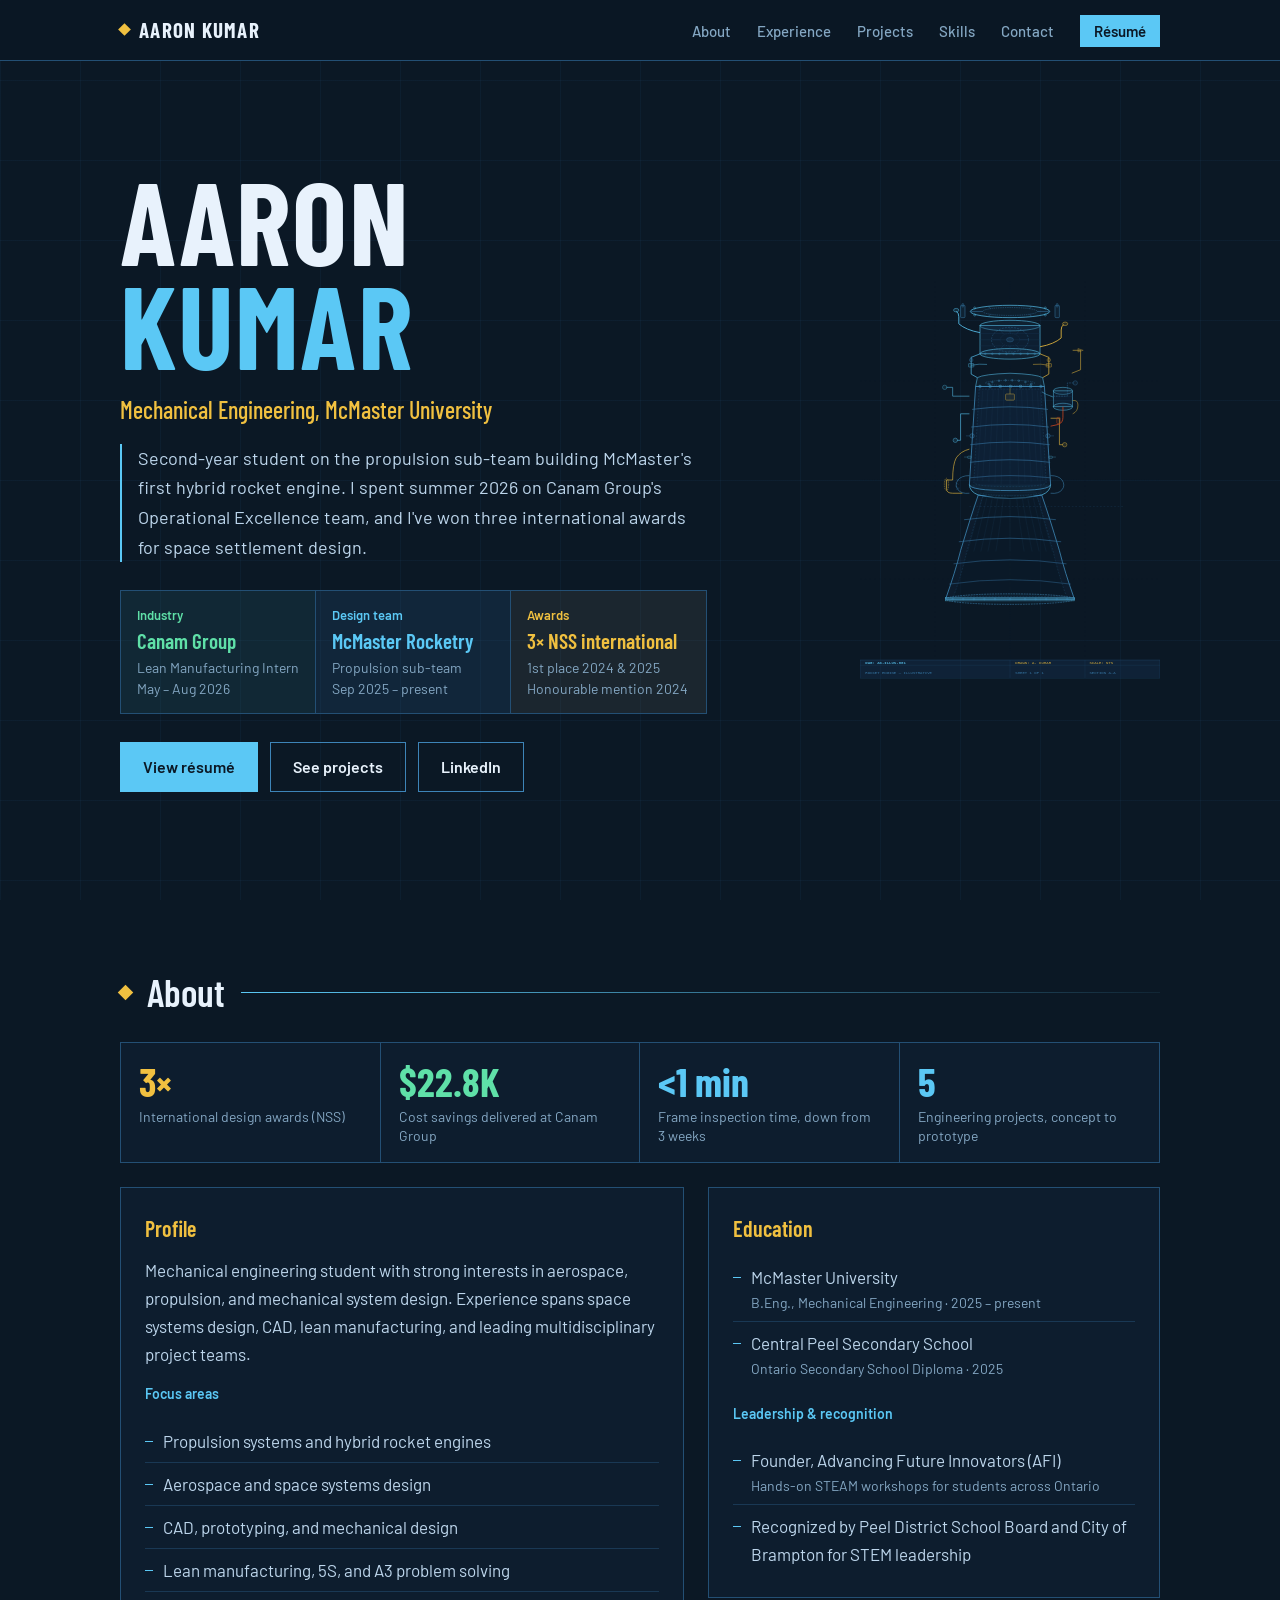
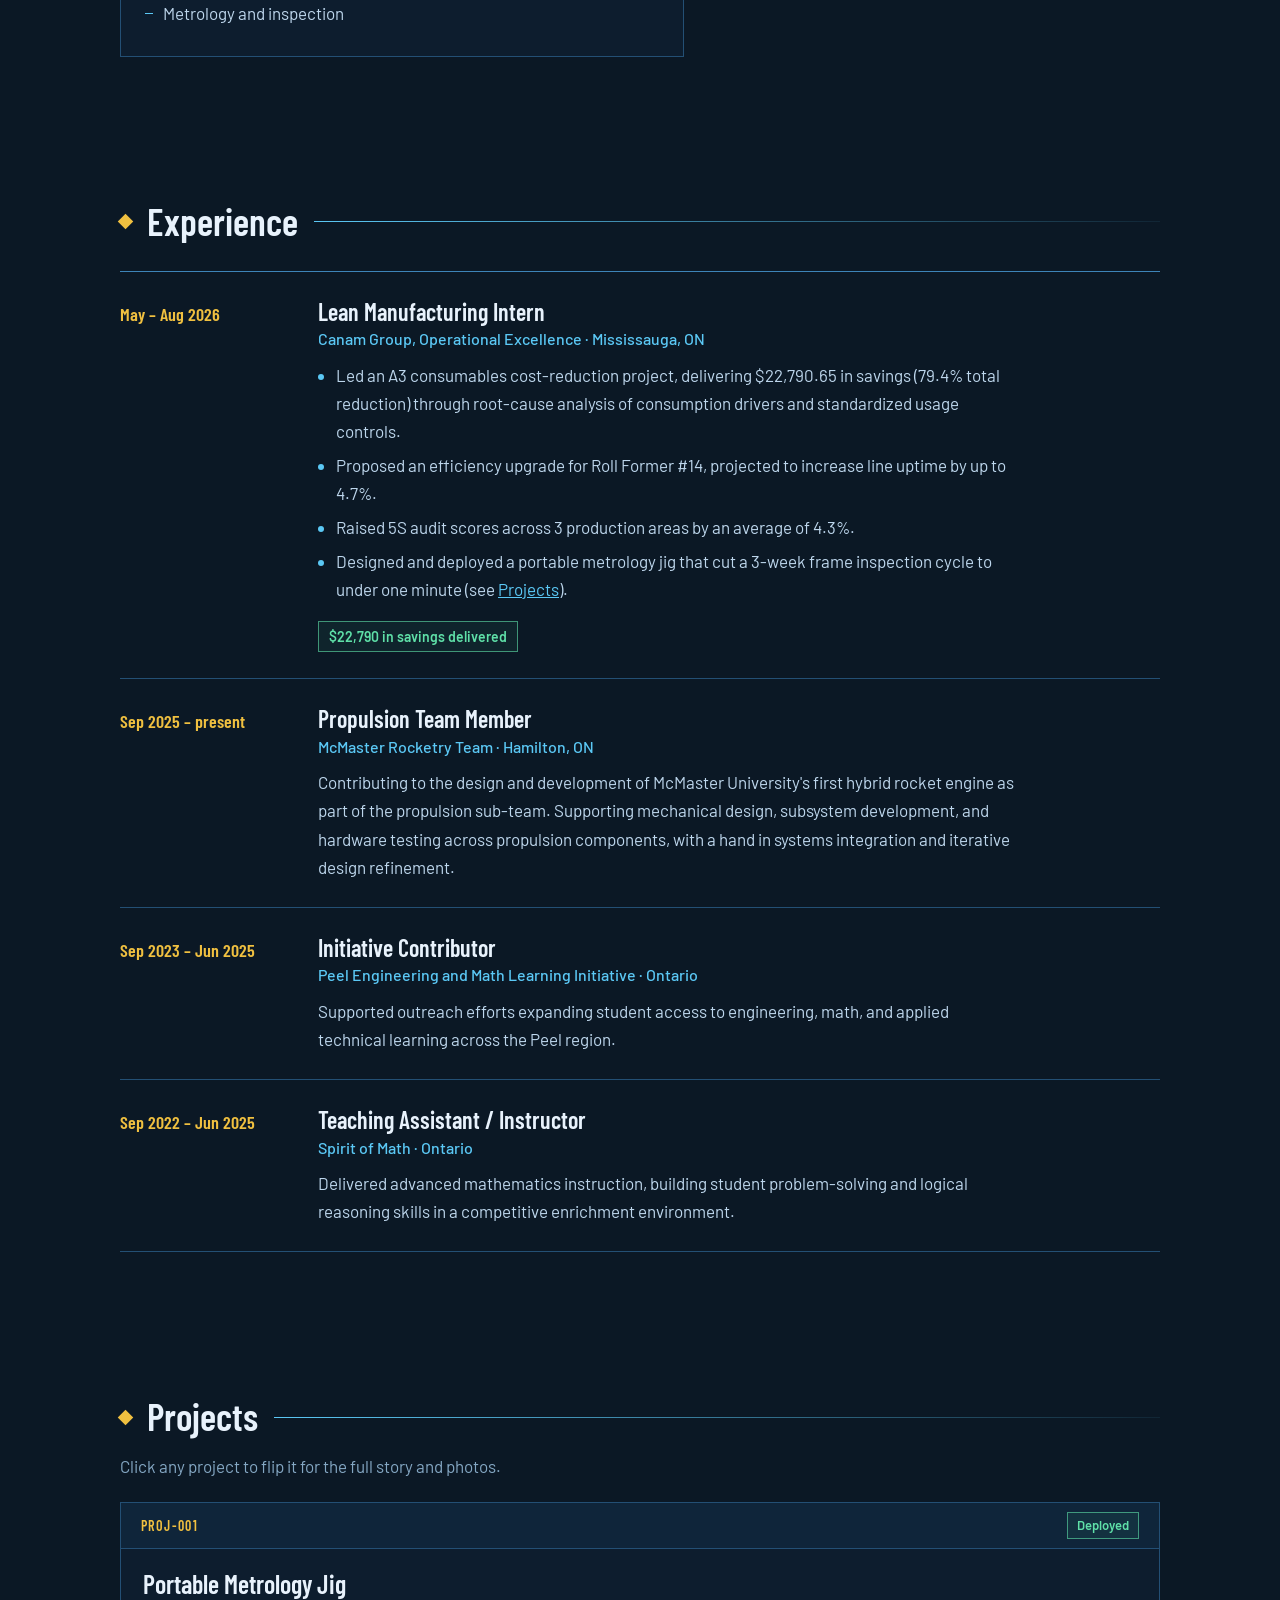
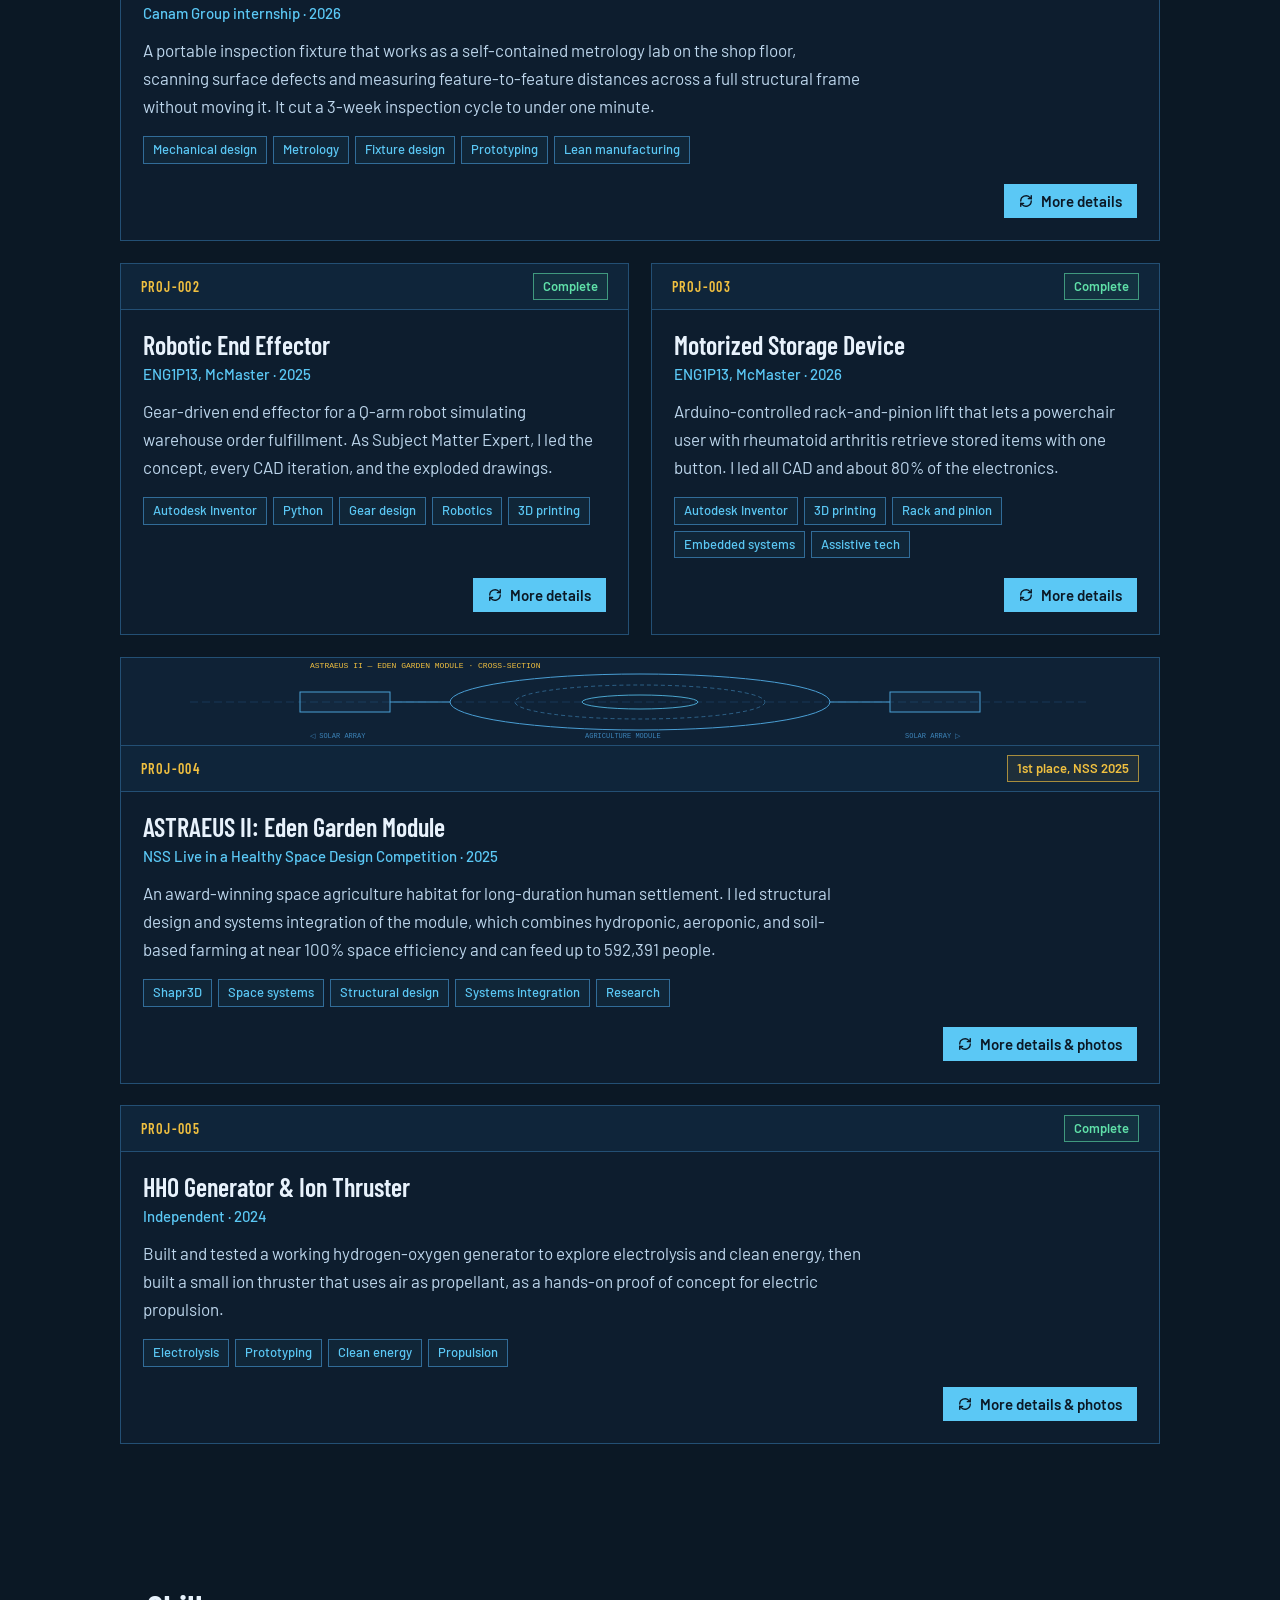
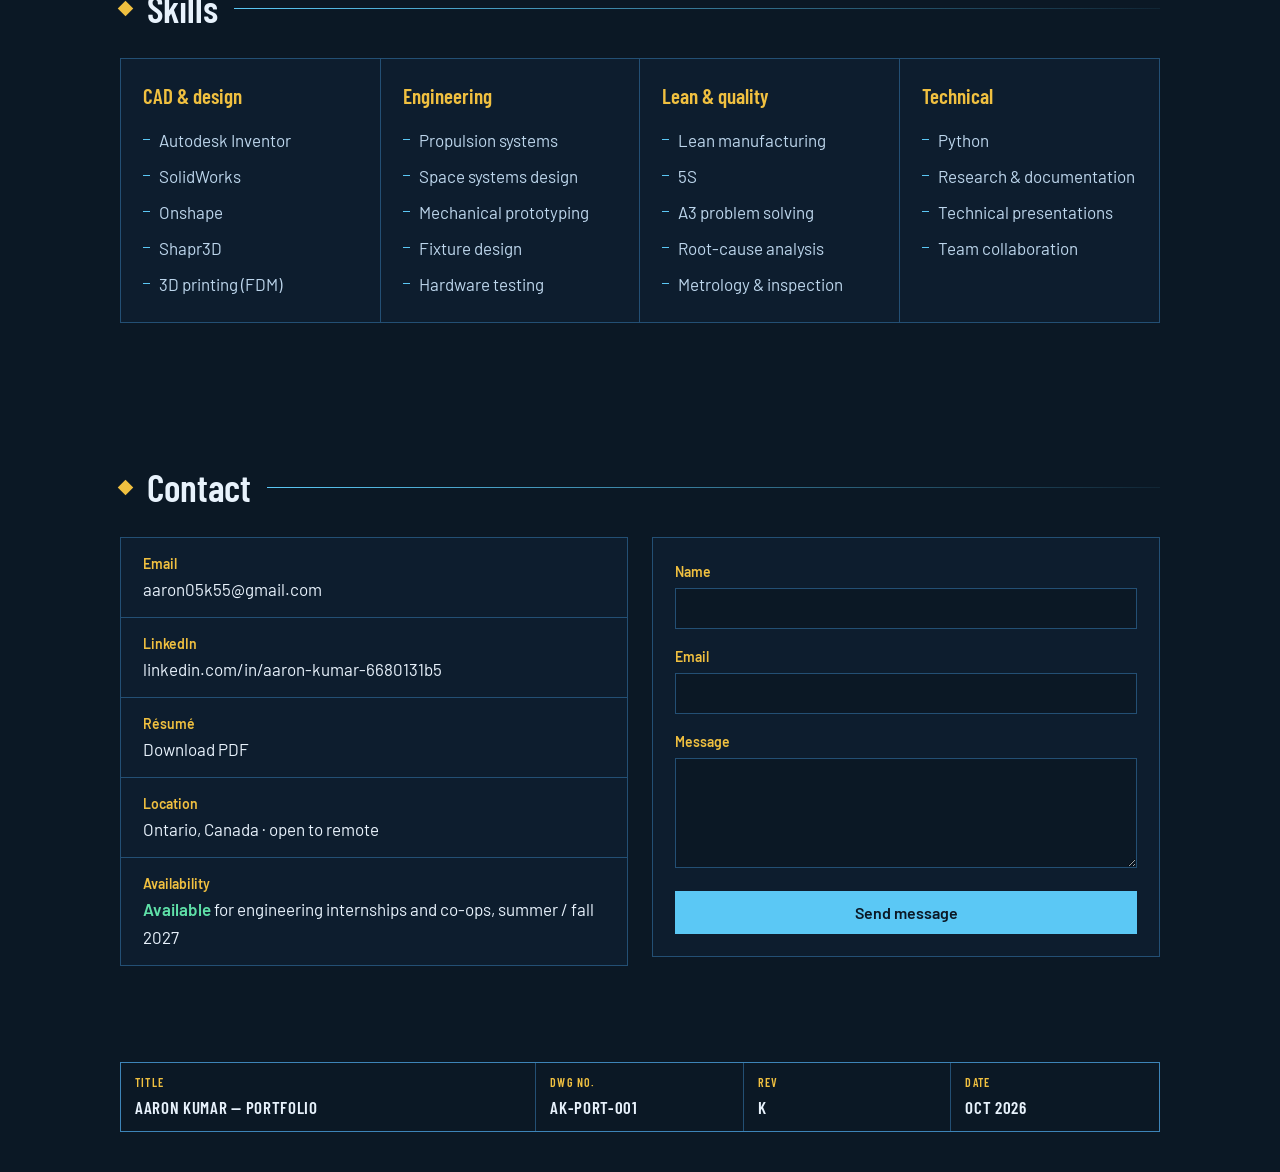
==== commit 1dc33bf8: "Flip-card projects, hover lift, colour accents - Project tiles lift on hover and flip on click/tap/k" ====
--- a/index.html
+++ b/index.html
@@ -35,6 +35,7 @@
 body{background:var(--bg);color:var(--text);font-family:var(--sans);font-size:17px;line-height:1.65;overflow-x:hidden;-webkit-font-smoothing:antialiased}
 body::before{content:'';position:fixed;inset:0;background-image:linear-gradient(rgba(42,95,138,0.10) 1px,transparent 1px),linear-gradient(90deg,rgba(42,95,138,0.10) 1px,transparent 1px);background-size:80px 80px;pointer-events:none;z-index:0}
 a{color:var(--cyan)}
+#scroll-prog{position:fixed;top:0;left:0;height:2px;width:0;background:linear-gradient(90deg,var(--cyan),var(--gold));z-index:200}
 a:focus-visible,button:focus-visible,input:focus-visible,textarea:focus-visible{outline:2px solid var(--gold);outline-offset:3px}
 .skip{position:absolute;left:-999px;top:8px;background:var(--cyan);color:var(--bg);padding:8px 14px;z-index:300;font-weight:600;text-decoration:none}
 .skip:focus{left:8px}
@@ -42,12 +43,14 @@
 /* NAV */
 nav{position:fixed;top:0;left:0;right:0;z-index:100;background:rgba(11,24,37,0.94);border-bottom:1px solid var(--rule);backdrop-filter:blur(10px);-webkit-backdrop-filter:blur(10px)}
 .nav-inner{max-width:1120px;margin:0 auto;height:60px;padding:0 40px;display:flex;align-items:center;justify-content:space-between;gap:16px}
-.nav-logo{font-family:var(--cond);font-weight:700;font-size:21px;letter-spacing:.06em;text-transform:uppercase;color:var(--ink);text-decoration:none;white-space:nowrap}
+.nav-logo{font-family:var(--cond);font-weight:700;font-size:21px;letter-spacing:.06em;text-transform:uppercase;color:var(--ink);text-decoration:none;white-space:nowrap;display:flex;align-items:center;gap:10px}
+.nav-logo::before{content:'';width:9px;height:9px;background:var(--gold);transform:rotate(45deg)}
+.nav-logo span{color:var(--cyan)}
 .nav-links{display:flex;align-items:center;gap:26px;list-style:none}
 .nav-links a{font-size:15px;font-weight:500;color:var(--muted);text-decoration:none;transition:color .15s}
-.nav-links a:hover,.nav-links a.active{color:var(--ink)}
+.nav-links a:hover{color:var(--ink)}.nav-links a.active{color:var(--cyan)}
 .nav-links a.nav-cta{color:var(--bg);background:var(--cyan);padding:7px 14px;font-weight:600}
-.nav-links a.nav-cta:hover{background:var(--ink);color:var(--bg)}
+.nav-links a.nav-cta:hover{background:var(--gold);color:var(--bg)}
 .nav-toggle{display:none;background:none;border:1px solid var(--rule-strong);color:var(--ink);font:500 15px var(--sans);padding:6px 12px;cursor:pointer}
 .nav-drawer{display:none;position:fixed;top:60px;left:0;right:0;background:rgba(11,24,37,0.98);border-bottom:1px solid var(--rule);z-index:99;flex-direction:column;padding:8px 20px 14px}
 .nav-drawer a{font-size:17px;color:var(--text);text-decoration:none;padding:12px 0;border-bottom:1px solid rgba(35,79,116,0.5)}
@@ -57,15 +60,17 @@
 
 main{position:relative;z-index:1;padding-top:60px}
 section{padding:72px 40px;max-width:1120px;margin:0 auto;scroll-margin-top:60px}
-.sec-title{font-family:var(--cond);font-weight:600;font-size:38px;line-height:1.1;color:var(--ink);margin-bottom:28px;display:flex;align-items:center;gap:18px}
-.sec-title::after{content:'';flex:1;height:1px;background:var(--rule)}
+.sec-title{font-family:var(--cond);font-weight:600;font-size:38px;line-height:1.1;color:var(--ink);margin-bottom:28px;display:flex;align-items:center;gap:16px}
+.sec-title::before{content:'';flex:none;width:11px;height:11px;background:var(--gold);transform:rotate(45deg)}
+.sec-title::after{content:'';flex:1;height:1px;background:linear-gradient(90deg,var(--cyan),rgba(91,200,245,0.08))}
 
 /* HERO */
 #hero{min-height:calc(100vh - 60px);display:flex;align-items:center;padding-top:56px;padding-bottom:56px;position:relative}
 .hero-content{max-width:640px;position:relative;z-index:2}
+.hero-name .hi{color:var(--cyan)}
 .hero-name{font-family:var(--cond);font-weight:700;font-size:clamp(64px,10vw,116px);line-height:.9;letter-spacing:.01em;text-transform:uppercase;color:var(--ink);margin-bottom:18px}
-.hero-role{font-family:var(--cond);font-weight:500;font-size:24px;line-height:1.3;color:var(--cyan);margin-bottom:18px}
-.hero-bio{font-size:18px;color:var(--text);max-width:58ch;margin-bottom:28px}
+.hero-role{font-family:var(--cond);font-weight:500;font-size:24px;line-height:1.3;color:var(--gold);margin-bottom:18px}
+.hero-bio{font-size:18px;color:var(--text);max-width:58ch;margin-bottom:28px;border-left:2px solid var(--cyan);padding-left:16px}
 .hero-rocket{position:absolute;right:40px;top:50%;transform:translateY(-50%);width:300px;opacity:.85;pointer-events:none;display:none}
 @media(min-width:1040px){.hero-rocket{display:block}}
 
@@ -74,27 +79,31 @@
 .badge-item:last-child{border-right:none}
 .badge-kicker{font-size:13px;font-weight:500;color:var(--muted);margin-bottom:2px}
 .badge-title{font-family:var(--cond);font-weight:600;font-size:21px;line-height:1.15;color:var(--ink);margin-bottom:4px}
-.badge-item.award .badge-title{color:var(--gold)}
+.badge-item.b-green{background:rgba(95,224,168,0.06)}.badge-item.b-green .badge-kicker,.badge-item.b-green .badge-title{color:var(--green)}
+.badge-item.b-blue{background:rgba(91,200,245,0.06)}.badge-item.b-blue .badge-kicker,.badge-item.b-blue .badge-title{color:var(--cyan)}
+.badge-item.award{background:rgba(240,192,64,0.06)}.badge-item.award .badge-kicker,.badge-item.award .badge-title{color:var(--gold)}
+.badge-kicker{font-weight:600}
 .badge-sub{font-size:14px;line-height:1.5;color:var(--muted)}
 
 .hero-btns{display:flex;gap:12px;flex-wrap:wrap}
 .btn{font-family:var(--sans);font-size:16px;font-weight:600;padding:11px 22px;text-decoration:none;cursor:pointer;border:1px solid transparent;display:inline-block;transition:background .15s,border-color .15s,color .15s}
 .btn-p{background:var(--cyan);color:var(--bg)}
-.btn-p:hover{background:var(--ink)}
+.btn-p:hover{background:var(--gold)}
 .btn-o{background:transparent;color:var(--ink);border-color:var(--rule-strong)}
-.btn-o:hover{border-color:var(--cyan);color:var(--cyan)}
+.btn-o:hover{border-color:var(--cyan);color:var(--cyan);background:rgba(91,200,245,0.06)}
 
 /* ABOUT */
 .stats-bar{display:grid;grid-template-columns:repeat(4,1fr);border:1px solid var(--rule);background:var(--panel);margin-bottom:24px}
 .stat{padding:18px 18px 16px;border-right:1px solid var(--rule)}
 .stat:last-child{border-right:none}
 .stat-n{font-family:var(--cond);font-weight:700;font-size:40px;line-height:1;color:var(--cyan);display:block;margin-bottom:6px}
+.stat-gold .stat-n{color:var(--gold)}.stat-green .stat-n{color:var(--green)}
 .stat-l{font-size:14px;line-height:1.4;color:var(--muted);display:block}
 .about-grid{display:grid;grid-template-columns:1.25fr 1fr;gap:24px;align-items:start}
 .spec-box{border:1px solid var(--rule);padding:22px 24px;background:var(--panel)}
-.spec-box h3{font-family:var(--cond);font-weight:600;font-size:22px;color:var(--ink);margin-bottom:10px}
+.spec-box h3{font-family:var(--cond);font-weight:600;font-size:22px;color:var(--gold);margin-bottom:10px}
 .spec-box p{margin-bottom:14px;max-width:62ch}
-.spec-lbl{font-size:14px;font-weight:600;color:var(--muted);margin:14px 0 4px}
+.spec-lbl{font-size:14px;font-weight:600;color:var(--cyan);margin:14px 0 4px}
 .spec-list{list-style:none}
 .spec-list li{padding:7px 0 7px 18px;border-bottom:1px solid rgba(35,79,116,0.55);position:relative}
 .spec-list li:last-child{border-bottom:none}
@@ -104,43 +113,78 @@
 /* EXPERIENCE */
 .exp-list{border-top:1px solid var(--rule)}
 .exp-item{display:grid;grid-template-columns:170px 1fr;gap:28px;padding:26px 0;border-bottom:1px solid var(--rule)}
-.exp-date{font-family:var(--cond);font-weight:500;font-size:18px;color:var(--muted);padding-top:2px}
+.exp-list{border-top-color:var(--rule-strong)}
+.exp-date{font-family:var(--cond);font-weight:600;font-size:18px;color:var(--gold);padding-top:2px}
 .exp-role{font-family:var(--cond);font-weight:600;font-size:24px;line-height:1.2;color:var(--ink)}
 .exp-org{font-size:16px;font-weight:500;color:var(--cyan);margin-bottom:8px}
 .exp-desc{max-width:70ch}
 .exp-desc ul{margin:8px 0 0;padding-left:18px}
 .exp-desc li{margin-bottom:6px}
 .exp-desc li::marker{color:var(--cyan)}
-.exp-result{display:inline-block;margin-top:12px;font-size:14px;font-weight:600;color:var(--green);border:1px solid rgba(95,224,168,0.55);padding:3px 10px}
+.exp-result{display:inline-block;margin-top:12px;font-size:14px;font-weight:600;color:var(--green);border:1px solid rgba(95,224,168,0.6);background:rgba(95,224,168,0.06);padding:3px 10px}
 
 /* PROJECTS */
-.proj-grid{display:grid;grid-template-columns:1fr 1fr;gap:20px}
-.proj-card{border:1px solid var(--rule);background:var(--panel);transition:border-color .15s;display:flex;flex-direction:column}
-.proj-card:hover{border-color:var(--rule-strong)}
-.proj-card.flagship{grid-column:1/-1}
-.proj-header{border-bottom:1px solid var(--rule);padding:9px 20px;display:flex;align-items:center;justify-content:space-between;gap:12px;background:rgba(26,58,92,0.22)}
-.proj-id{font-family:var(--cond);font-weight:600;font-size:14px;letter-spacing:.1em;text-transform:uppercase;color:var(--muted)}
+.sec-intro{color:var(--muted);margin:-14px 0 22px}
+.proj-grid{display:grid;grid-template-columns:1fr 1fr;gap:22px}
+.proj-card{display:flex;perspective:2000px;cursor:pointer;transition:transform .25s ease}
+.proj-card.flagship{grid-column:1/-1;perspective:3200px}
+.flip{flex:1;display:flex;flex-direction:column;border:1px solid var(--rule);background:var(--panel);transition:border-color .2s,box-shadow .25s;will-change:transform}
+.proj-card.is-flipped .flip{border-color:rgba(240,192,64,0.55)}
+@media (hover:hover){
+  .proj-card:hover{transform:translateY(-6px)}
+  .proj-card:hover .flip{border-color:var(--cyan);box-shadow:0 16px 38px rgba(91,200,245,0.16)}
+  .proj-card.is-flipped:hover .flip{border-color:var(--gold);box-shadow:0 16px 38px rgba(240,192,64,0.14)}
+}
+.face{flex:1;display:flex;flex-direction:column}
+.face[hidden]{display:none}
+.proj-header{border-bottom:1px solid var(--rule);padding:9px 20px;display:flex;align-items:center;justify-content:space-between;gap:12px;background:rgba(26,58,92,0.26)}
+.proj-id{font-family:var(--cond);font-weight:600;font-size:14px;letter-spacing:.1em;text-transform:uppercase;color:var(--gold)}
 .status{font-size:13px;font-weight:600;padding:2px 9px;border:1px solid;white-space:nowrap}
-.s-done{color:var(--green);border-color:rgba(95,224,168,0.55)}
-.s-award{color:var(--gold);border-color:rgba(240,192,64,0.6)}
-.proj-schematic{height:88px;border-bottom:1px solid var(--rule);overflow:hidden;background:rgba(26,58,92,0.18)}
+.s-done{color:var(--green);border-color:rgba(95,224,168,0.6);background:rgba(95,224,168,0.06)}
+.s-award{color:var(--gold);border-color:rgba(240,192,64,0.65);background:rgba(240,192,64,0.07)}
+.proj-schematic{height:88px;border-bottom:1px solid var(--rule);overflow:hidden;background:rgba(26,58,92,0.2)}
 .proj-body{padding:20px 22px 22px;display:flex;flex-direction:column;flex:1}
 .proj-title{font-family:var(--cond);font-weight:600;font-size:26px;line-height:1.15;color:var(--ink)}
 .proj-meta{font-size:15px;font-weight:500;color:var(--cyan);margin:2px 0 10px}
 .proj-desc{color:var(--text);margin-bottom:16px;max-width:72ch}
 .proj-tags{display:flex;gap:6px;flex-wrap:wrap;margin-bottom:16px}
-.tag{font-size:13px;font-weight:500;padding:2px 9px;border:1px solid var(--rule);color:var(--muted)}
-.proj-links{display:flex;gap:10px;flex-wrap:wrap;margin-top:auto}
+.tag{font-size:13px;font-weight:500;padding:2px 9px;border:1px solid rgba(61,132,184,0.75);color:var(--cyan);background:rgba(91,200,245,0.05)}
+.proj-foot{display:flex;align-items:center;gap:10px;flex-wrap:wrap;margin-top:auto;padding-top:4px}
 .plink{font-size:15px;font-weight:600;color:var(--cyan);text-decoration:none;padding:7px 14px;border:1px solid var(--rule-strong);transition:border-color .15s,color .15s}
-.plink:hover{color:var(--ink);border-color:var(--cyan)}
+.plink:hover{color:var(--gold);border-color:var(--gold)}
+.flip-btn{margin-left:auto;font:600 15px var(--sans);color:var(--bg);background:var(--cyan);border:1px solid var(--cyan);padding:7px 14px;cursor:pointer;display:inline-flex;align-items:center;gap:8px;transition:background .15s,border-color .15s}
+.flip-btn::before{content:'';width:14px;height:14px;background:currentColor;-webkit-mask:url("data:image/svg+xml,%3Csvg xmlns='http://www.w3.org/2000/svg' viewBox='0 0 24 24' fill='none' stroke='black' stroke-width='2.4' stroke-linecap='round' stroke-linejoin='round'%3E%3Cpath d='M3 12a9 9 0 0 1 15.5-6.2L21 8'/%3E%3Cpath d='M21 3v5h-5'/%3E%3Cpath d='M21 12a9 9 0 0 1-15.5 6.2L3 16'/%3E%3Cpath d='M3 21v-5h5'/%3E%3C/svg%3E") center/contain no-repeat;mask:url("data:image/svg+xml,%3Csvg xmlns='http://www.w3.org/2000/svg' viewBox='0 0 24 24' fill='none' stroke='black' stroke-width='2.4' stroke-linecap='round' stroke-linejoin='round'%3E%3Cpath d='M3 12a9 9 0 0 1 15.5-6.2L21 8'/%3E%3Cpath d='M21 3v5h-5'/%3E%3Cpath d='M21 12a9 9 0 0 1-15.5 6.2L3 16'/%3E%3Cpath d='M3 21v-5h5'/%3E%3C/svg%3E") center/contain no-repeat}
+.flip-btn:hover{background:var(--gold);border-color:var(--gold)}
+.back .flip-btn{background:transparent;color:var(--gold);border-color:rgba(240,192,64,0.7)}
+.back .flip-btn:hover{background:var(--gold);color:var(--bg)}
+.back-cols{display:grid;grid-template-columns:1.35fr 1fr;gap:26px;align-items:start;margin-bottom:18px}
+.detail-list{margin:10px 0 16px}
+.back-cols .detail-list{margin-bottom:0}
+.detail-list dt{font-family:var(--cond);font-weight:600;font-size:17px;letter-spacing:.04em;color:var(--gold);margin-top:12px}
+.detail-list dt:first-child{margin-top:0}
+.detail-list dd{color:var(--text);max-width:70ch}
+.gallery{display:grid;grid-template-columns:1fr 1fr;gap:10px}
+.shot{display:block;padding:0;border:1px solid var(--rule);background:#03080d;cursor:zoom-in;aspect-ratio:4/3;overflow:hidden}
+.shot img{width:100%;height:100%;object-fit:cover;display:block;transition:transform .3s ease}
+.shot:hover{border-color:var(--cyan)}
+.shot:hover img{transform:scale(1.05)}
+#lightbox{margin:auto;border:1px solid var(--rule-strong);background:var(--bg);color:var(--text);padding:16px;max-width:92vw}
+#lightbox::backdrop{background:rgba(4,10,17,0.86)}
+#lightbox figure{margin:0}
+#lightbox img{display:block;width:min(84vw,680px);max-height:74vh;height:auto;object-fit:contain;margin:0 auto;background:#03080d}
+#lightbox figcaption{margin-top:10px;color:var(--muted);max-width:680px}
+.lb-close{margin-top:12px;font:600 15px var(--sans);background:transparent;color:var(--ink);border:1px solid var(--rule-strong);padding:7px 14px;cursor:pointer}
+.lb-close:hover{border-color:var(--gold);color:var(--gold)}
+@media (prefers-reduced-motion:reduce){.proj-card:hover{transform:none}}
 
 /* SKILLS */
 .skills-grid{display:grid;grid-template-columns:repeat(4,1fr);border:1px solid var(--rule);background:var(--panel)}
 .skill-group{padding:20px 22px;border-right:1px solid var(--rule)}
 .skill-group:last-child{border-right:none}
-.skill-group h3{font-family:var(--cond);font-weight:600;font-size:21px;color:var(--ink);margin-bottom:8px}
+.skill-group h3{font-family:var(--cond);font-weight:600;font-size:21px;color:var(--gold);margin-bottom:8px}
 .skill-group ul{list-style:none}
-.skill-group li{padding:4px 0}
+.skill-group li{padding:4px 0 4px 16px;position:relative}
+.skill-group li::before{content:'';position:absolute;left:0;top:17px;width:7px;height:1px;background:var(--cyan)}
 
 /* CONTACT */
 .contact-grid{display:grid;grid-template-columns:1fr 1fr;gap:24px;align-items:start}
@@ -148,12 +192,12 @@
 .c-row{display:block;padding:14px 22px;border-bottom:1px solid var(--rule);text-decoration:none;color:inherit}
 .c-row:last-child{border-bottom:none}
 a.c-row:hover .c-val{color:var(--cyan)}
-.c-lbl{display:block;font-size:14px;font-weight:600;color:var(--muted)}
+.c-lbl{display:block;font-size:14px;font-weight:600;color:var(--gold)}
 .c-val{display:block;font-size:17px;color:var(--ink);transition:color .15s;overflow-wrap:anywhere}
 .c-val .avail{color:var(--green);font-weight:600}
 .form-panel{border:1px solid var(--rule);padding:22px;background:var(--panel)}
 .f-group{margin-bottom:16px}
-.f-lbl{font-size:14px;font-weight:600;color:var(--muted);display:block;margin-bottom:5px}
+.f-lbl{font-size:14px;font-weight:600;color:var(--gold);display:block;margin-bottom:5px}
 .f-input{width:100%;background:rgba(11,24,37,0.85);border:1px solid var(--rule);color:var(--ink);font:400 16px var(--sans);padding:10px 12px;transition:border-color .15s}
 .f-input:focus{border-color:var(--cyan);outline:none}
 textarea.f-input{height:110px;resize:vertical}
@@ -169,10 +213,11 @@
 .title-block{display:grid;grid-template-columns:2fr 1fr 1fr 1fr;border:1px solid var(--rule-strong)}
 .tb-cell{padding:10px 14px;border-right:1px solid var(--rule)}
 .tb-cell:last-child{border-right:none}
-.tb-lbl{display:block;font-family:var(--cond);font-weight:600;font-size:12px;letter-spacing:.1em;text-transform:uppercase;color:var(--muted)}
+.tb-lbl{display:block;font-family:var(--cond);font-weight:600;font-size:12px;letter-spacing:.1em;text-transform:uppercase;color:var(--gold)}
 .tb-val{display:block;font-family:var(--cond);font-weight:600;font-size:17px;letter-spacing:.04em;text-transform:uppercase;color:var(--ink)}
 
 @media(max-width:960px){
+  .back-cols{grid-template-columns:1fr 1fr}
   .about-grid{grid-template-columns:1fr}
   .proj-grid{grid-template-columns:1fr}.proj-card.flagship{grid-column:auto}
   .skills-grid{grid-template-columns:1fr 1fr}
@@ -193,6 +238,8 @@
   .badge-item{border-right:none;border-bottom:1px solid var(--rule)}
   .badge-item:last-child{border-bottom:none}
   .exp-item{grid-template-columns:1fr;gap:4px}
+  .back-cols{grid-template-columns:1fr}
+  .flip-btn{margin-left:0}
   .contact-grid{grid-template-columns:1fr}
   .skills-grid{grid-template-columns:1fr}
   .skill-group{border-right:none;border-bottom:1px solid var(--rule)}
@@ -213,6 +260,7 @@
 </head>
 <body>
 <a class="skip" href="#main">Skip to content</a>
+<div id="scroll-prog"></div>
 
 <nav aria-label="Main">
   <div class="nav-inner">
@@ -350,12 +398,12 @@
   </svg>
 
   <div class="hero-content">
-    <h1 class="hero-name">Aaron<br>Kumar</h1>
+    <h1 class="hero-name">Aaron<br><span class="hi">Kumar</span></h1>
     <p class="hero-role">Mechanical Engineering, McMaster University</p>
     <p class="hero-bio">Second-year student on the propulsion sub-team building McMaster's first hybrid rocket engine. I spent summer 2026 on Canam Group's Operational Excellence team, and I've won three international awards for space settlement design.</p>
     <div class="badge-row">
-      <div class="badge-item"><div class="badge-kicker">Industry</div><div class="badge-title">Canam Group</div><div class="badge-sub">Lean Manufacturing Intern<br>May – Aug 2026</div></div>
-      <div class="badge-item"><div class="badge-kicker">Design team</div><div class="badge-title">McMaster Rocketry</div><div class="badge-sub">Propulsion sub-team<br>Sep 2025 – present</div></div>
+      <div class="badge-item b-green"><div class="badge-kicker">Industry</div><div class="badge-title">Canam Group</div><div class="badge-sub">Lean Manufacturing Intern<br>May – Aug 2026</div></div>
+      <div class="badge-item b-blue"><div class="badge-kicker">Design team</div><div class="badge-title">McMaster Rocketry</div><div class="badge-sub">Propulsion sub-team<br>Sep 2025 – present</div></div>
       <div class="badge-item award"><div class="badge-kicker">Awards</div><div class="badge-title">3× NSS international</div><div class="badge-sub">1st place 2024 &amp; 2025<br>Honourable mention 2024</div></div>
     </div>
     <div class="hero-btns">
@@ -369,8 +417,8 @@
 <section id="about">
   <h2 class="sec-title">About</h2>
   <div class="stats-bar">
-    <div class="stat"><span class="stat-n">3×</span><span class="stat-l">International design awards (NSS)</span></div>
-    <div class="stat"><span class="stat-n">$22.8K</span><span class="stat-l">Cost savings delivered at Canam Group</span></div>
+    <div class="stat stat-gold"><span class="stat-n">3×</span><span class="stat-l">International design awards (NSS)</span></div>
+    <div class="stat stat-green"><span class="stat-n">$22.8K</span><span class="stat-l">Cost savings delivered at Canam Group</span></div>
     <div class="stat"><span class="stat-n">&lt;1 min</span><span class="stat-l">Frame inspection time, down from 3 weeks</span></div>
     <div class="stat"><span class="stat-n">5</span><span class="stat-l">Engineering projects, concept to prototype</span></div>
   </div>
@@ -418,6 +466,7 @@
             <li>Designed and deployed a portable metrology jig that cut a 3-week frame inspection cycle to under one minute (see <a href="#proj-jig">Projects</a>).</li>
           </ul>
         </div>
+        <span class="exp-result">$22,790 in savings delivered</span>
       </div>
     </div>
     <div class="exp-item">
@@ -449,39 +498,116 @@
 
 <section id="projects">
   <h2 class="sec-title">Projects</h2>
+  <p class="sec-intro">Click any project to flip it for the full story and photos.</p>
   <div class="proj-grid">
+
     <article class="proj-card flagship" id="proj-jig">
-      <div class="proj-header"><span class="proj-id">Proj-001</span><span class="status s-done">Deployed</span></div>
-      <div class="proj-body">
-        <h3 class="proj-title">Portable Metrology Jig</h3>
-        <p class="proj-meta">Canam Group internship · 2026</p>
-        <p class="proj-desc">A portable inspection fixture that works as a self-contained metrology lab on the shop floor, scanning surface defects and measuring feature-to-feature distances across a full structural frame without moving it. It replaced a 3-week scan-and-transport workflow with an in-place inspection that takes under one minute. I owned the project end to end: concept CAD, prototyping, and on-site validation.</p>
-        <div class="proj-tags"><span class="tag">Mechanical design</span><span class="tag">Metrology</span><span class="tag">Fixture design</span><span class="tag">Prototyping</span><span class="tag">Lean manufacturing</span></div>
+      <div class="flip">
+        <div class="face front">
+          <div class="proj-header"><span class="proj-id">Proj-001</span><span class="status s-done">Deployed</span></div>
+          <div class="proj-body">
+            <h3 class="proj-title">Portable Metrology Jig</h3>
+            <p class="proj-meta">Canam Group internship · 2026</p>
+            <p class="proj-desc">A portable inspection fixture that works as a self-contained metrology lab on the shop floor, scanning surface defects and measuring feature-to-feature distances across a full structural frame without moving it. It cut a 3-week inspection cycle to under one minute.</p>
+            <div class="proj-tags"><span class="tag">Mechanical design</span><span class="tag">Metrology</span><span class="tag">Fixture design</span><span class="tag">Prototyping</span><span class="tag">Lean manufacturing</span></div>
+            <div class="proj-foot"><button class="flip-btn" type="button">More details</button></div>
+          </div>
+        </div>
+        <div class="face back" hidden>
+          <div class="proj-header"><span class="proj-id">Proj-001 · Details</span><span class="status s-done">Deployed</span></div>
+          <div class="proj-body">
+            <h3 class="proj-title">Portable Metrology Jig</h3>
+            <dl class="detail-list">
+              <dt>The problem</dt>
+              <dd>Checking a structural frame meant scanning it and transporting it for inspection, a cycle that took about three weeks per frame.</dd>
+              <dt>What I built</dt>
+              <dd>A portable fixture that brings the measurement to the frame. It scans for surface defects and measures feature-to-feature distances across the whole frame right where it sits on the shop floor.</dd>
+              <dt>My role</dt>
+              <dd>I owned it end to end: concept CAD, prototyping, and on-site validation.</dd>
+              <dt>Result</dt>
+              <dd>Inspection now happens in place in under one minute instead of three weeks. The same summer on Canam's Operational Excellence team, I also led a $22.8K consumables cost reduction.</dd>
+            </dl>
+            <div class="proj-foot"><button class="flip-btn" type="button">Back to summary</button></div>
+          </div>
+        </div>
       </div>
     </article>
+
     <article class="proj-card">
-      <div class="proj-header"><span class="proj-id">Proj-002</span><span class="status s-done">Complete</span></div>
-      <div class="proj-body">
-        <h3 class="proj-title">Robotic End Effector</h3>
-        <p class="proj-meta">ENG1P13, McMaster · 2025</p>
-        <p class="proj-desc">Gear-driven end effector for a Q-arm robotic system simulating warehouse order fulfillment. As Subject Matter Expert, I designed the initial concept, led all CAD iterations, produced the exploded drawings, and wrote the Python customer_summary() function. I redesigned the final gripper with longer leverage and shorter arms for more torque.</p>
-        <div class="proj-tags"><span class="tag">Autodesk Inventor</span><span class="tag">Python</span><span class="tag">Gear design</span><span class="tag">Robotics</span><span class="tag">3D printing</span></div>
-        <div class="proj-links"><a href="https://loving-orchestra-a90.notion.site/P1-End-Effector-2dd60f3d73ef81b49e65c26e7eda62b2" target="_blank" rel="noopener" class="plink">Read the full report</a></div>
+      <div class="flip">
+        <div class="face front">
+          <div class="proj-header"><span class="proj-id">Proj-002</span><span class="status s-done">Complete</span></div>
+          <div class="proj-body">
+            <h3 class="proj-title">Robotic End Effector</h3>
+            <p class="proj-meta">ENG1P13, McMaster · 2025</p>
+            <p class="proj-desc">Gear-driven end effector for a Q-arm robot simulating warehouse order fulfillment. As Subject Matter Expert, I led the concept, every CAD iteration, and the exploded drawings.</p>
+            <div class="proj-tags"><span class="tag">Autodesk Inventor</span><span class="tag">Python</span><span class="tag">Gear design</span><span class="tag">Robotics</span><span class="tag">3D printing</span></div>
+            <div class="proj-foot"><button class="flip-btn" type="button">More details</button></div>
+          </div>
+        </div>
+        <div class="face back" hidden>
+          <div class="proj-header"><span class="proj-id">Proj-002 · Details</span><span class="status s-done">Complete</span></div>
+          <div class="proj-body">
+            <h3 class="proj-title">Robotic End Effector</h3>
+            <dl class="detail-list">
+              <dt>The brief</dt>
+              <dd>Design a gripper for a Q-arm robotic system that picks and places items in a simulated warehouse order-fulfillment cell.</dd>
+              <dt>My role</dt>
+              <dd>Subject Matter Expert for the team. I designed the initial concept, led all CAD iterations in Autodesk Inventor, produced the exploded drawings, and wrote the Python customer_summary() function for the order logic.</dd>
+              <dt>Iteration</dt>
+              <dd>For the final version I redesigned the gripper with longer leverage and shorter arms to increase torque output.</dd>
+              <dt>Build</dt>
+              <dd>Gear-driven mechanism, 3D-printed for rapid iteration.</dd>
+            </dl>
+            <div class="proj-foot">
+              <a href="https://loving-orchestra-a90.notion.site/P1-End-Effector-2dd60f3d73ef81b49e65c26e7eda62b2" target="_blank" rel="noopener" class="plink">Read the full report</a>
+              <button class="flip-btn" type="button">Back to summary</button>
+            </div>
+          </div>
+        </div>
       </div>
     </article>
+
     <article class="proj-card">
-      <div class="proj-header"><span class="proj-id">Proj-003</span><span class="status s-done">Complete</span></div>
-      <div class="proj-body">
-        <h3 class="proj-title">Motorized Storage Device</h3>
-        <p class="proj-meta">ENG1P13, McMaster · 2026</p>
-        <p class="proj-desc">Motorized lift for a powerchair user with rheumatoid arthritis: a rack-and-pinion drive with gearbox-amplified DC motors, parallel 9V batteries, and a single-button interface for retrieving items unassisted. I led all CAD iterations and about 80% of the electronics and wiring, using a BambuLab P1S for same-day prototyping.</p>
-        <div class="proj-tags"><span class="tag">Autodesk Inventor</span><span class="tag">3D printing</span><span class="tag">Rack and pinion</span><span class="tag">Embedded systems</span><span class="tag">Assistive tech</span></div>
-        <div class="proj-links"><a href="https://loving-orchestra-a90.notion.site/P3-Motorized-Storage-Device-2dd60f3d73ef811fb88ddfb97546571e?pvs=74" target="_blank" rel="noopener" class="plink">Read the full report</a></div>
+      <div class="flip">
+        <div class="face front">
+          <div class="proj-header"><span class="proj-id">Proj-003</span><span class="status s-done">Complete</span></div>
+          <div class="proj-body">
+            <h3 class="proj-title">Motorized Storage Device</h3>
+            <p class="proj-meta">ENG1P13, McMaster · 2026</p>
+            <p class="proj-desc">Arduino-controlled rack-and-pinion lift that lets a powerchair user with rheumatoid arthritis retrieve stored items with one button. I led all CAD and about 80% of the electronics.</p>
+            <div class="proj-tags"><span class="tag">Autodesk Inventor</span><span class="tag">3D printing</span><span class="tag">Rack and pinion</span><span class="tag">Embedded systems</span><span class="tag">Assistive tech</span></div>
+            <div class="proj-foot"><button class="flip-btn" type="button">More details</button></div>
+          </div>
+        </div>
+        <div class="face back" hidden>
+          <div class="proj-header"><span class="proj-id">Proj-003 · Details</span><span class="status s-done">Complete</span></div>
+          <div class="proj-body">
+            <h3 class="proj-title">Motorized Storage Device</h3>
+            <dl class="detail-list">
+              <dt>The client</dt>
+              <dd>A powerchair user with rheumatoid arthritis who needed to reach stored items without lifting or gripping.</dd>
+              <dt>The design</dt>
+              <dd>A rack-and-pinion lift driven by gearbox-amplified DC motors, powered by parallel 9V batteries, with a single-button interface so the user can retrieve items without help.</dd>
+              <dt>My role</dt>
+              <dd>Led every CAD iteration in Autodesk Inventor and built about 80% of the electronics and wiring for the Arduino-controlled system.</dd>
+              <dt>Process</dt>
+              <dd>Used a BambuLab P1S 3D printer for same-day rapid prototyping.</dd>
+            </dl>
+            <div class="proj-foot">
+              <a href="https://loving-orchestra-a90.notion.site/P3-Motorized-Storage-Device-2dd60f3d73ef811fb88ddfb97546571e?pvs=74" target="_blank" rel="noopener" class="plink">Read the full report</a>
+              <button class="flip-btn" type="button">Back to summary</button>
+            </div>
+          </div>
+        </div>
       </div>
     </article>
+
     <article class="proj-card flagship">
-      <div class="proj-schematic">
-        <svg aria-hidden="true" width="100%" height="88" viewBox="0 0 900 88" xmlns="http://www.w3.org/2000/svg" fill="none">
+      <div class="flip">
+        <div class="face front">
+          <div class="proj-schematic">
+            <svg aria-hidden="true" width="100%" height="88" viewBox="0 0 900 88" xmlns="http://www.w3.org/2000/svg" fill="none">
           <line x1="0" y1="44" x2="900" y2="44" stroke="#2a5f8a" stroke-width="0.4" stroke-dasharray="8,4"/>
           <ellipse cx="450" cy="44" rx="190" ry="28" stroke="#4a9fd4" stroke-width="1"/>
           <ellipse cx="450" cy="44" rx="125" ry="17" stroke="#4a9fd4" stroke-width="0.5" stroke-dasharray="4,3"/>
@@ -495,27 +621,100 @@
           <text x="395" y="80" fill="#3d84b8" font-family="monospace" font-size="7">AGRICULTURE MODULE</text>
           <text x="715" y="80" fill="#3d84b8" font-family="monospace" font-size="7">SOLAR ARRAY &#9655;</text>
         </svg>
-      </div>
-      <div class="proj-header"><span class="proj-id">Proj-004</span><span class="status s-award">1st place, NSS 2025</span></div>
-      <div class="proj-body">
-        <h3 class="proj-title">ASTRAEUS II: Eden Garden Module</h3>
-        <p class="proj-meta">NSS Live in a Healthy Space Design Competition · 2025</p>
-        <p class="proj-desc">An award-winning space agriculture habitat for long-duration human settlement. I led structural design and systems integration of the sustainable agricultural module. Key innovations include a magnetorheological fluid tilling system, an AI-powered pollination vehicle, frequency-optimized plant growth (PAFT), and combined hydroponic, aeroponic, and soil-based farming, reaching near 100% space efficiency and capacity for up to 592,391 inhabitants per settlement.</p>
-        <div class="proj-tags"><span class="tag">Shapr3D</span><span class="tag">Space systems</span><span class="tag">Structural design</span><span class="tag">Systems integration</span><span class="tag">Research</span></div>
-        <div class="proj-links"><a href="mainsub.pdf" target="_blank" rel="noopener" class="plink">Main submission (PDF)</a><a href="eden.pdf" target="_blank" rel="noopener" class="plink">Eden Garden submission (PDF)</a></div>
+          </div>
+          <div class="proj-header"><span class="proj-id">Proj-004</span><span class="status s-award">1st place, NSS 2025</span></div>
+          <div class="proj-body">
+            <h3 class="proj-title">ASTRAEUS II: Eden Garden Module</h3>
+            <p class="proj-meta">NSS Live in a Healthy Space Design Competition · 2025</p>
+            <p class="proj-desc">An award-winning space agriculture habitat for long-duration human settlement. I led structural design and systems integration of the module, which combines hydroponic, aeroponic, and soil-based farming at near 100% space efficiency and can feed up to 592,391 people.</p>
+            <div class="proj-tags"><span class="tag">Shapr3D</span><span class="tag">Space systems</span><span class="tag">Structural design</span><span class="tag">Systems integration</span><span class="tag">Research</span></div>
+            <div class="proj-foot"><button class="flip-btn" type="button">More details &amp; photos</button></div>
+          </div>
+        </div>
+        <div class="face back" hidden>
+          <div class="proj-header"><span class="proj-id">Proj-004 · Details</span><span class="status s-award">1st place, NSS 2025</span></div>
+          <div class="proj-body">
+            <h3 class="proj-title">ASTRAEUS II: Eden Garden Module</h3>
+            <div class="back-cols">
+              <dl class="detail-list">
+                <dt>The brief</dt>
+                <dd>ASTRAEUS II is a self-sustaining settlement for about 313,000 people on a journey to the exoplanet Trappist-1e. Eden Garden is its agriculture module, designed by our 12-person team.</dd>
+                <dt>Module design</dt>
+                <dd>A bioreactor core turns organic waste into nutrients, ringed by aeroponic, hydroponic, and soil-based growing zones on one closed-loop water network. Modules stack 16 high into 24 m × 54.4 m sectors of 1.66 acres each; 262 of them give the settlement 435 acres of farmland.</dd>
+                <dt>Bladeless tilling</dt>
+                <dd>We made a magnetorheological fluid by synthesizing iron nanoparticles from green tea extract and ferric chloride, then suspending them in oil. Under a magnet it stiffens into spikes, so flexible containers can till soil with no blades or heavy machinery.</dd>
+                <dt>Other systems</dt>
+                <dd>An autonomous pollination vehicle with LIDAR, cameras and an onboard AI processor, plus LED schedules tuned by growth stage: blue light for vegetative growth, red for flowering and fruiting, 14 hours a day.</dd>
+                <dt>My role</dt>
+                <dd>Led structural design and systems integration of the module.</dd>
+              </dl>
+              <div class="gallery">
+                <button class="shot" type="button" data-full="img/astraeus-eden-module.jpg" data-caption="Eden Garden agriculture module render"><img src="img/astraeus-eden-module.jpg" alt="3D render of the Eden Garden agriculture module" width="438" height="328" loading="lazy"></button>
+                <button class="shot" type="button" data-full="img/astraeus-eden-cutaway.jpg" data-caption="Cutaway showing the soil-based, hydroponic and aeroponic zones"><img src="img/astraeus-eden-cutaway.jpg" alt="Labelled cutaway of the module's growing zones" width="390" height="292" loading="lazy"></button>
+                <button class="shot" type="button" data-full="img/astraeus-mr-fluid.jpg" data-caption="Our magnetorheological fluid spiking under a magnet, the basis for bladeless tilling"><img src="img/astraeus-mr-fluid.jpg" alt="Iron-nanoparticle fluid forming spikes above a magnet" width="241" height="321" loading="lazy"></button>
+                <button class="shot" type="button" data-full="img/astraeus-settlement.jpg" data-caption="The full ASTRAEUS II settlement"><img src="img/astraeus-settlement.jpg" alt="Render of the ASTRAEUS II settlement" width="457" height="268" loading="lazy"></button>
+              </div>
+            </div>
+            <div class="proj-foot">
+              <a href="mainsub.pdf" target="_blank" rel="noopener" class="plink">Main submission (PDF)</a>
+              <a href="eden.pdf" target="_blank" rel="noopener" class="plink">Eden Garden submission (PDF)</a>
+              <button class="flip-btn" type="button">Back to summary</button>
+            </div>
+          </div>
+        </div>
       </div>
     </article>
+
     <article class="proj-card flagship">
-      <div class="proj-header"><span class="proj-id">Proj-005</span><span class="status s-done">Complete</span></div>
-      <div class="proj-body">
-        <h3 class="proj-title">HHO Generator &amp; Ion Thruster</h3>
-        <p class="proj-meta">Independent · 2024</p>
-        <p class="proj-desc">Built and tested a working hydrogen-oxygen generator prototype to explore electrolysis and clean-energy applications. Alongside it, I did independent ion thruster and small-scale propulsion design work as hands-on exploration of experimental propulsion concepts.</p>
-        <div class="proj-tags"><span class="tag">Electrolysis</span><span class="tag">Prototyping</span><span class="tag">Clean energy</span><span class="tag">Propulsion</span></div>
+      <div class="flip">
+        <div class="face front">
+          <div class="proj-header"><span class="proj-id">Proj-005</span><span class="status s-done">Complete</span></div>
+          <div class="proj-body">
+            <h3 class="proj-title">HHO Generator &amp; Ion Thruster</h3>
+            <p class="proj-meta">Independent · 2024</p>
+            <p class="proj-desc">Built and tested a working hydrogen-oxygen generator to explore electrolysis and clean energy, then built a small ion thruster that uses air as propellant, as a hands-on proof of concept for electric propulsion.</p>
+            <div class="proj-tags"><span class="tag">Electrolysis</span><span class="tag">Prototyping</span><span class="tag">Clean energy</span><span class="tag">Propulsion</span></div>
+            <div class="proj-foot"><button class="flip-btn" type="button">More details &amp; photos</button></div>
+          </div>
+        </div>
+        <div class="face back" hidden>
+          <div class="proj-header"><span class="proj-id">Proj-005 · Details</span><span class="status s-done">Complete</span></div>
+          <div class="proj-body">
+            <h3 class="proj-title">HHO Generator &amp; Ion Thruster</h3>
+            <div class="back-cols">
+              <dl class="detail-list">
+                <dt>HHO generator</dt>
+                <dd>An electrolysis cell that splits water into hydrogen and oxygen using an alkaline electrolyte (KOH or NaOH) to raise conductivity. I explored what drives its efficiency: electrolyte concentration, electrode surface area, operating temperature, and pulsed versus steady DC.</dd>
+                <dt>Ion thruster</dt>
+                <dd>A small-scale thruster using air as propellant: a copper-tube ionization chamber with a steel-brush cathode. A high-voltage DC supply ionizes the air and the electric field accelerates the ions to produce thrust, visible as a blue glow.</dd>
+                <dt>Why it matters</dt>
+                <dd>Both builds fed directly into the propulsion and fuelling sections of the award-winning ASTRAEUS II settlement design.</dd>
+              </dl>
+              <div class="gallery">
+                <button class="shot" type="button" data-full="img/hho-electrolysis.jpg" data-caption="HHO gas forming at the electrodes"><img src="img/hho-electrolysis.jpg" alt="Gas bubbles forming on electrodes in the HHO generator" width="319" height="346" loading="lazy"></button>
+                <button class="shot" type="button" data-full="img/ion-thruster.jpg" data-caption="Ion thruster assembly: copper ionization chamber and steel-brush cathode"><img src="img/ion-thruster.jpg" alt="Copper ion thruster assembly with steel brush cathode" width="356" height="267" loading="lazy"></button>
+                <button class="shot" type="button" data-full="img/ion-thruster-firing.jpg" data-caption="Ion thruster running at over 30,000 volts"><img src="img/ion-thruster-firing.jpg" alt="Ion thruster glowing blue while running" width="494" height="270" loading="lazy"></button>
+              </div>
+            </div>
+            <div class="proj-foot">
+              <a href="mainsub.pdf" target="_blank" rel="noopener" class="plink">Read more in the ASTRAEUS II report (PDF)</a>
+              <button class="flip-btn" type="button">Back to summary</button>
+            </div>
+          </div>
+        </div>
       </div>
     </article>
+
   </div>
 </section>
+
+<dialog id="lightbox" aria-label="Project photo">
+  <figure>
+    <img src="" alt="">
+    <figcaption></figcaption>
+  </figure>
+  <button type="button" class="lb-close">Close</button>
+</dialog>
 
 <section id="skills">
   <h2 class="sec-title">Skills</h2>
@@ -566,7 +765,7 @@
   <div class="title-block">
     <div class="tb-cell"><span class="tb-lbl">Title</span><span class="tb-val">Aaron Kumar — Portfolio</span></div>
     <div class="tb-cell"><span class="tb-lbl">Dwg no.</span><span class="tb-val">AK-PORT-001</span></div>
-    <div class="tb-cell"><span class="tb-lbl">Rev</span><span class="tb-val">J</span></div>
+    <div class="tb-cell"><span class="tb-lbl">Rev</span><span class="tb-val">K</span></div>
     <div class="tb-cell"><span class="tb-lbl">Date</span><span class="tb-val">Oct 2026</span></div>
   </div>
 </footer>
@@ -590,6 +789,68 @@
     links.forEach(function(a){a.classList.toggle('active',a.getAttribute('href')==='#'+cur);});
   }
   window.addEventListener('scroll',update,{passive:true});update();
+})();
+
+/* Scroll progress */
+(function(){
+  var bar=document.getElementById('scroll-prog');
+  function upd(){var t=document.documentElement.scrollHeight-window.innerHeight;bar.style.width=(t>0?window.scrollY/t*100:0)+'%';}
+  window.addEventListener('scroll',upd,{passive:true});window.addEventListener('resize',upd);upd();
+})();
+
+/* Project cards: click to flip */
+(function(){
+  var reduce=window.matchMedia('(prefers-reduced-motion: reduce)');
+  function flip(card){
+    if(card.dataset.busy)return;
+    var inner=card.querySelector('.flip'),front=card.querySelector('.face.front'),back=card.querySelector('.face.back');
+    var toBack=back.hidden;
+    var hadFocus=card.contains(document.activeElement)&&document.activeElement.classList.contains('flip-btn');
+    function swap(){
+      front.hidden=toBack;back.hidden=!toBack;
+      card.classList.toggle('is-flipped',toBack);
+      if(hadFocus){var b=(toBack?back:front).querySelector('.flip-btn');if(b)b.focus({preventScroll:true});}
+      var r=card.getBoundingClientRect();
+      if(r.top<70)window.scrollBy({top:r.top-80,behavior:reduce.matches?'auto':'smooth'});
+    }
+    if(reduce.matches){swap();return;}
+    card.dataset.busy='1';
+    inner.style.transition='transform .2s ease-in';
+    inner.style.transform='rotateY(90deg)';
+    setTimeout(function(){
+      swap();
+      inner.style.transition='none';
+      inner.style.transform='rotateY(-90deg)';
+      void inner.offsetWidth;
+      inner.style.transition='transform .24s ease-out';
+      inner.style.transform='rotateY(0deg)';
+      setTimeout(function(){inner.style.transition='';inner.style.transform='';delete card.dataset.busy;},260);
+    },200);
+  }
+  document.querySelectorAll('.proj-card').forEach(function(card){
+    card.addEventListener('click',function(e){
+      if(e.target.closest('a,.shot'))return;
+      var sel=window.getSelection&&window.getSelection().toString();
+      if(sel&&!e.target.closest('.flip-btn'))return;
+      flip(card);
+    });
+  });
+})();
+
+/* Photo viewer */
+(function(){
+  var dlg=document.getElementById('lightbox');
+  if(!dlg||!dlg.showModal)return;
+  var img=dlg.querySelector('img'),cap=dlg.querySelector('figcaption');
+  document.querySelectorAll('.shot').forEach(function(btn){
+    btn.addEventListener('click',function(){
+      var t=btn.querySelector('img');
+      img.src=btn.getAttribute('data-full');img.alt=t.alt;cap.textContent=btn.getAttribute('data-caption')||'';
+      dlg.showModal();
+    });
+  });
+  dlg.querySelector('.lb-close').addEventListener('click',function(){dlg.close();});
+  dlg.addEventListener('click',function(e){if(e.target===dlg)dlg.close();});
 })();
 
 /* Contact form */
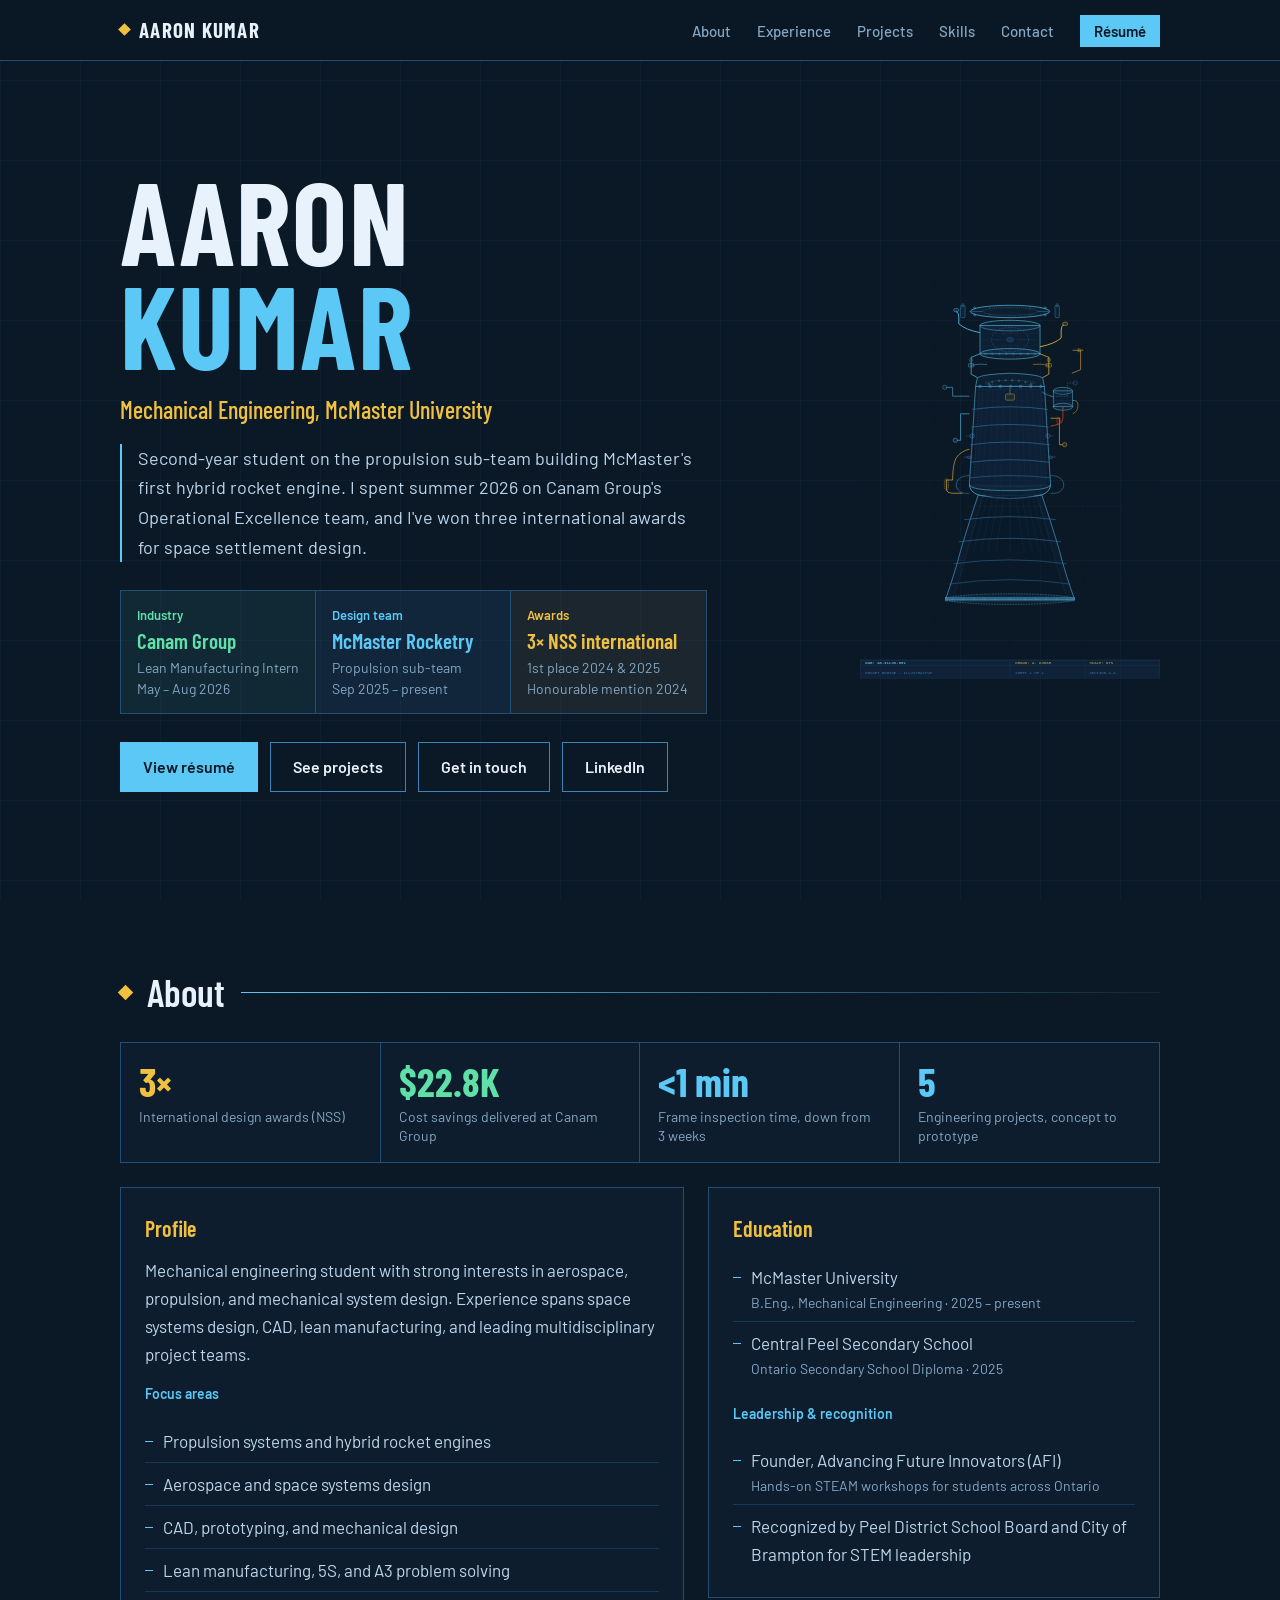
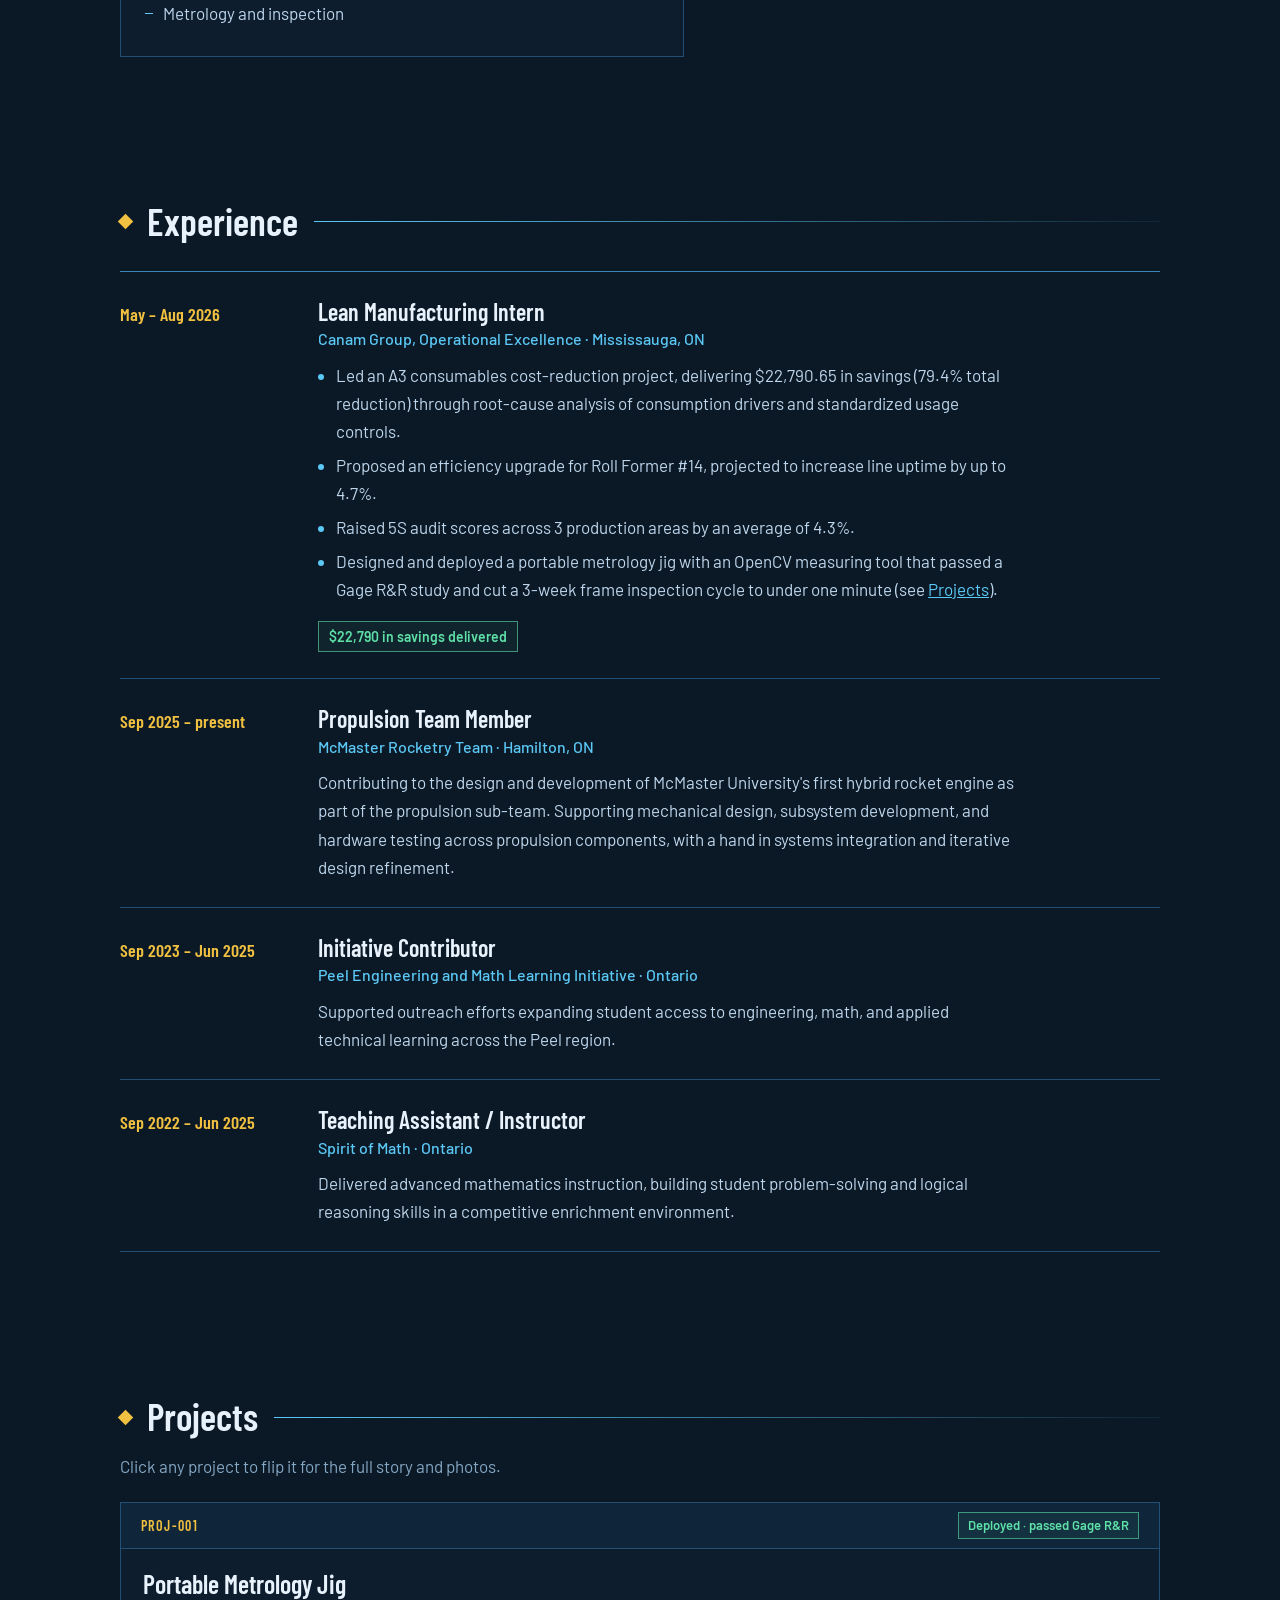
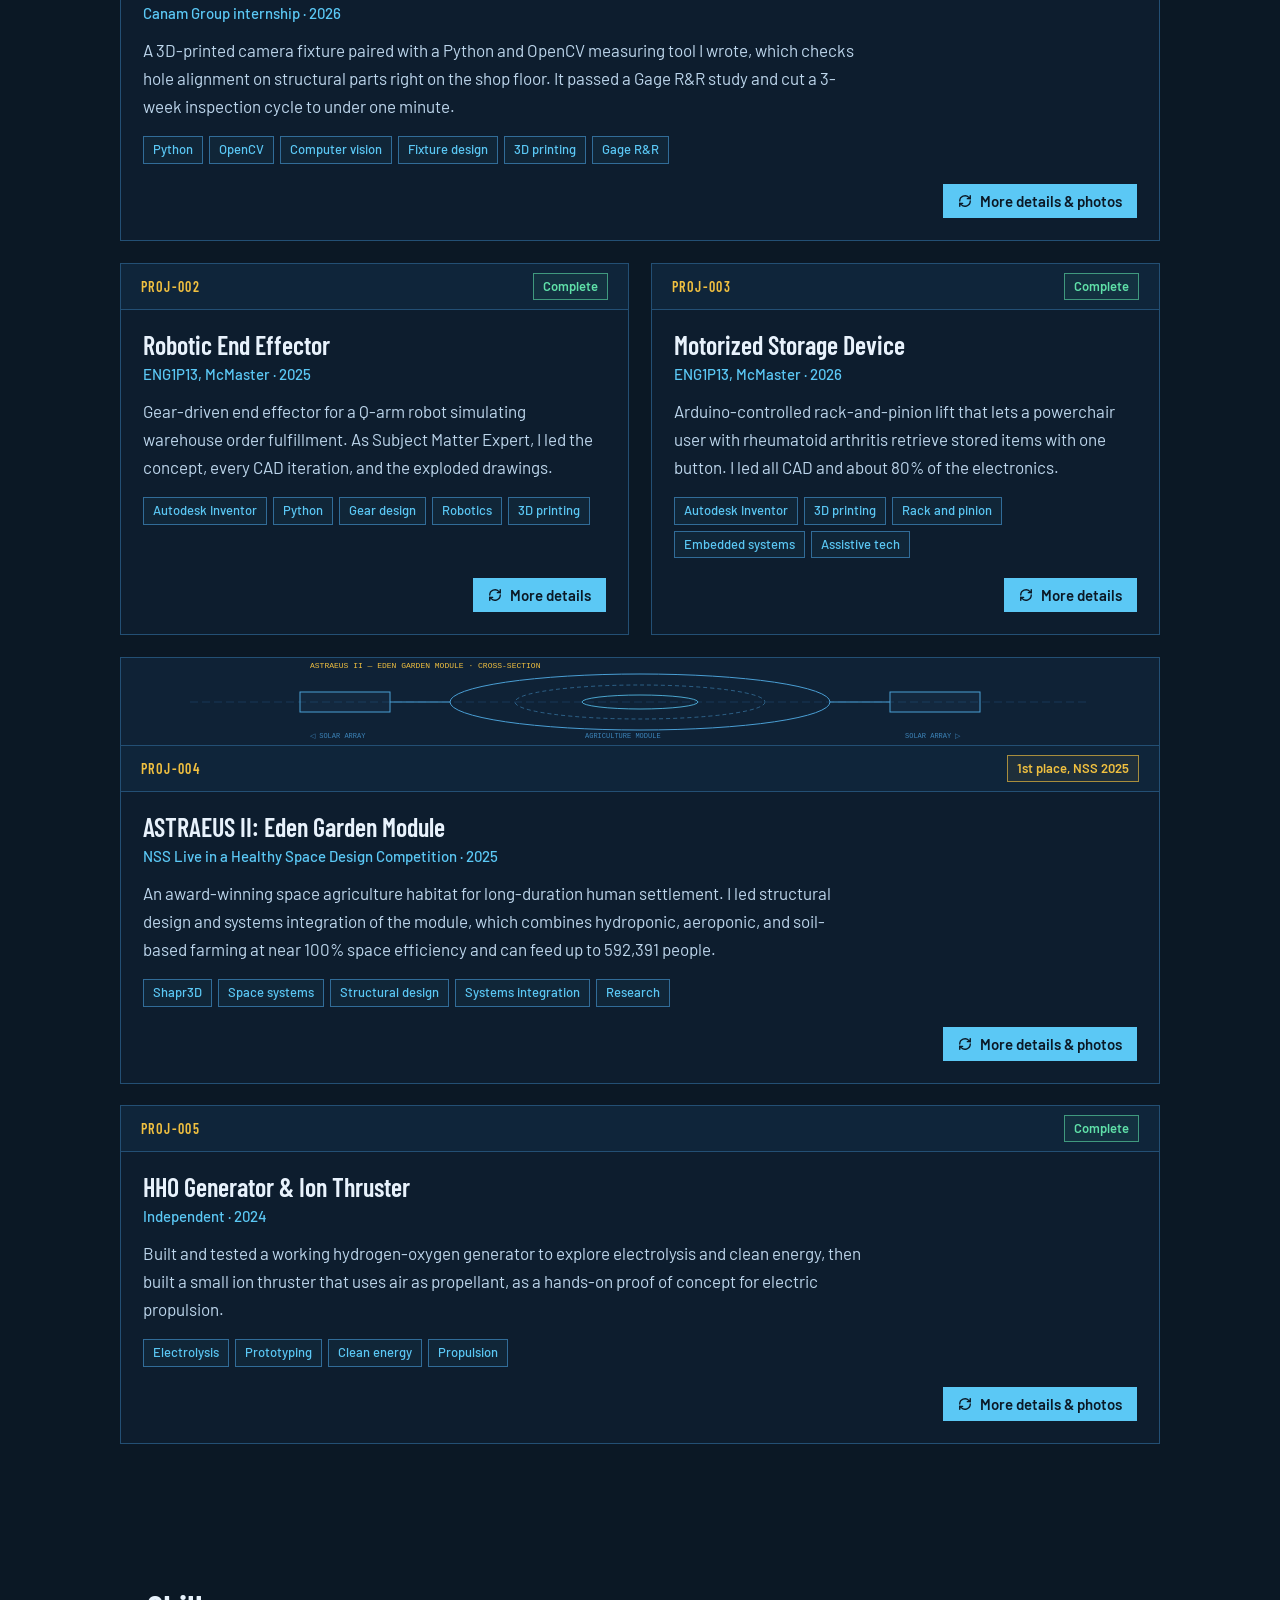
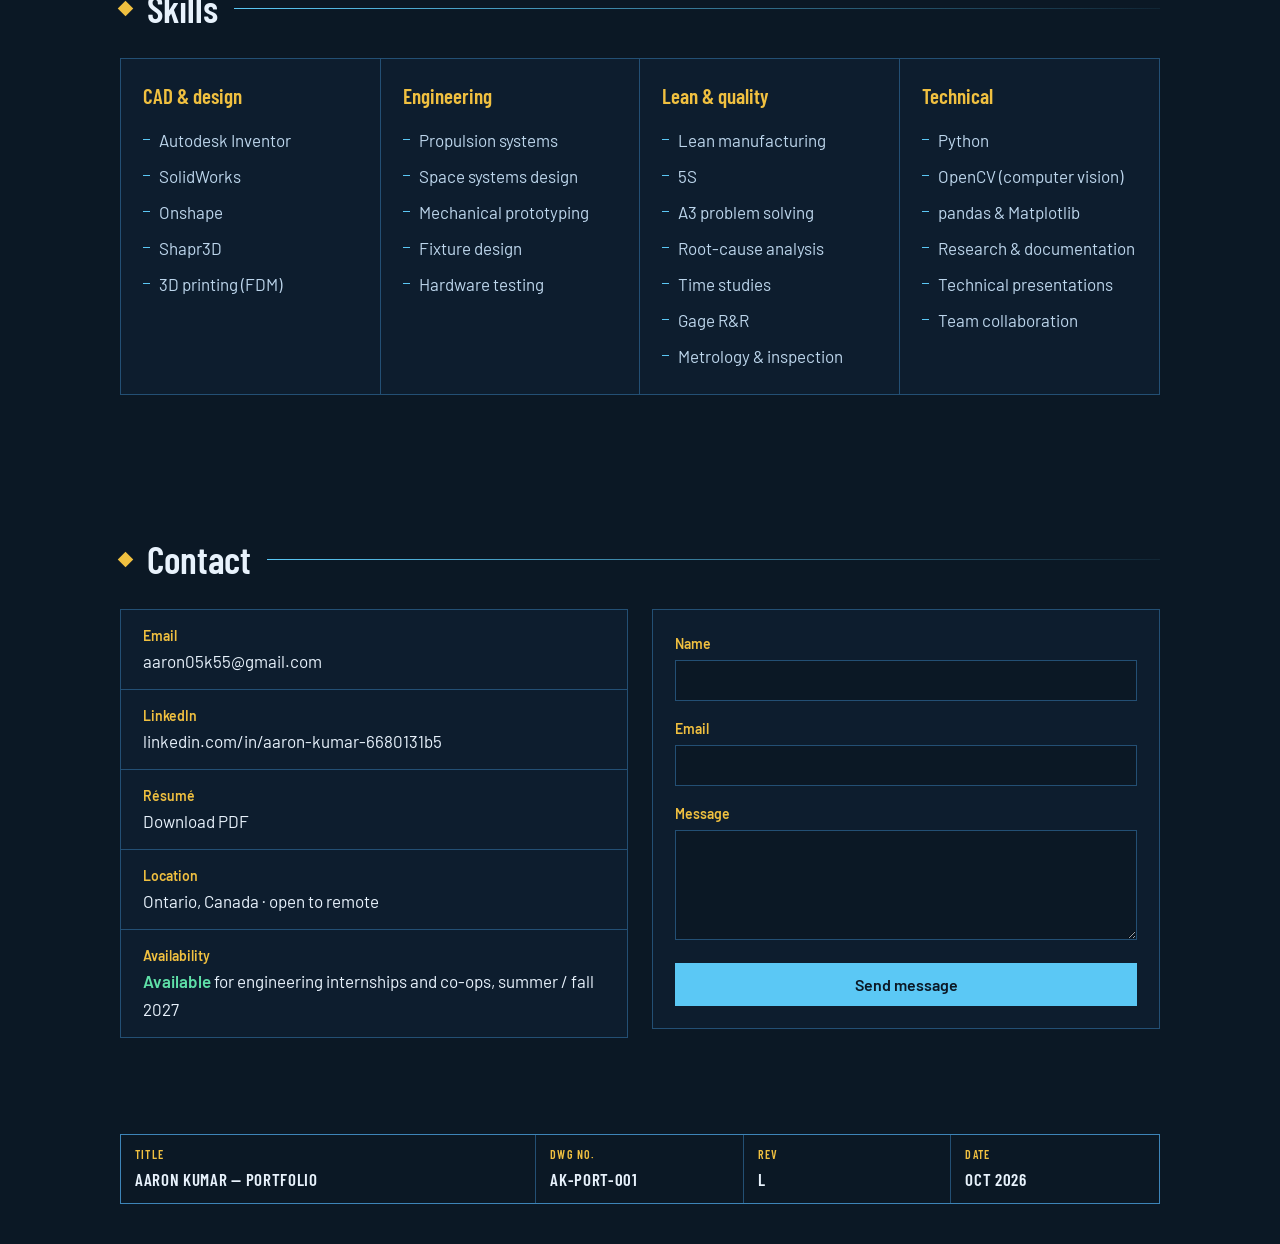
==== commit 724555f1: "Metrology jig: OpenCV tool details and photos; add Get in touch button - Rewrite the jig card from t" ====
--- a/index.html
+++ b/index.html
@@ -409,6 +409,7 @@
     <div class="hero-btns">
       <a href="resume.pdf" target="_blank" rel="noopener" class="btn btn-p">View résumé</a>
       <a href="#projects" class="btn btn-o">See projects</a>
+      <a href="#contact" class="btn btn-o">Get in touch</a>
       <a href="https://www.linkedin.com/in/aaron-kumar-6680131b5" target="_blank" rel="noopener" class="btn btn-o">LinkedIn</a>
     </div>
   </div>
@@ -463,7 +464,7 @@
             <li>Led an A3 consumables cost-reduction project, delivering $22,790.65 in savings (79.4% total reduction) through root-cause analysis of consumption drivers and standardized usage controls.</li>
             <li>Proposed an efficiency upgrade for Roll Former #14, projected to increase line uptime by up to 4.7%.</li>
             <li>Raised 5S audit scores across 3 production areas by an average of 4.3%.</li>
-            <li>Designed and deployed a portable metrology jig that cut a 3-week frame inspection cycle to under one minute (see <a href="#proj-jig">Projects</a>).</li>
+            <li>Designed and deployed a portable metrology jig with an OpenCV measuring tool that passed a Gage R&amp;R study and cut a 3-week frame inspection cycle to under one minute (see <a href="#proj-jig">Projects</a>).</li>
           </ul>
         </div>
         <span class="exp-result">$22,790 in savings delivered</span>
@@ -504,29 +505,39 @@
     <article class="proj-card flagship" id="proj-jig">
       <div class="flip">
         <div class="face front">
-          <div class="proj-header"><span class="proj-id">Proj-001</span><span class="status s-done">Deployed</span></div>
+          <div class="proj-header"><span class="proj-id">Proj-001</span><span class="status s-done">Deployed · passed Gage R&amp;R</span></div>
           <div class="proj-body">
             <h3 class="proj-title">Portable Metrology Jig</h3>
             <p class="proj-meta">Canam Group internship · 2026</p>
-            <p class="proj-desc">A portable inspection fixture that works as a self-contained metrology lab on the shop floor, scanning surface defects and measuring feature-to-feature distances across a full structural frame without moving it. It cut a 3-week inspection cycle to under one minute.</p>
-            <div class="proj-tags"><span class="tag">Mechanical design</span><span class="tag">Metrology</span><span class="tag">Fixture design</span><span class="tag">Prototyping</span><span class="tag">Lean manufacturing</span></div>
-            <div class="proj-foot"><button class="flip-btn" type="button">More details</button></div>
+            <p class="proj-desc">A 3D-printed camera fixture paired with a Python and OpenCV measuring tool I wrote, which checks hole alignment on structural parts right on the shop floor. It passed a Gage R&amp;R study and cut a 3-week inspection cycle to under one minute.</p>
+            <div class="proj-tags"><span class="tag">Python</span><span class="tag">OpenCV</span><span class="tag">Computer vision</span><span class="tag">Fixture design</span><span class="tag">3D printing</span><span class="tag">Gage R&amp;R</span></div>
+            <div class="proj-foot"><button class="flip-btn" type="button">More details &amp; photos</button></div>
           </div>
         </div>
         <div class="face back" hidden>
-          <div class="proj-header"><span class="proj-id">Proj-001 · Details</span><span class="status s-done">Deployed</span></div>
+          <div class="proj-header"><span class="proj-id">Proj-001 · Details</span><span class="status s-done">Deployed · passed Gage R&amp;R</span></div>
           <div class="proj-body">
             <h3 class="proj-title">Portable Metrology Jig</h3>
-            <dl class="detail-list">
-              <dt>The problem</dt>
-              <dd>Checking a structural frame meant scanning it and transporting it for inspection, a cycle that took about three weeks per frame.</dd>
-              <dt>What I built</dt>
-              <dd>A portable fixture that brings the measurement to the frame. It scans for surface defects and measures feature-to-feature distances across the whole frame right where it sits on the shop floor.</dd>
-              <dt>My role</dt>
-              <dd>I owned it end to end: concept CAD, prototyping, and on-site validation.</dd>
-              <dt>Result</dt>
-              <dd>Inspection now happens in place in under one minute instead of three weeks. The same summer on Canam's Operational Excellence team, I also led a $22.8K consumables cost reduction.</dd>
-            </dl>
+            <div class="back-cols">
+              <dl class="detail-list">
+                <dt>The problem</dt>
+                <dd>Checking whether the holes on a structural part lined up meant scanning the part and transporting it for inspection, a cycle of about three weeks.</dd>
+                <dt>The jig</dt>
+                <dd>A 3D-printed fixture that holds the camera in a fixed position over the part, so one calibration converts pixels to millimetres for every photo taken on the shop floor.</dd>
+                <dt>The software</dt>
+                <dd>A Python tool with an OpenCV and Matplotlib interface. It zooms to each hole, the inspector clicks near the top edge, and OpenCV snaps to the true peak using local Otsu thresholding, blurring, and morphological cleanup to ignore shadows. The vertical offset between the two holes is converted to millimetres against a calibration block and judged against a 3 mm tolerance.</dd>
+                <dt>Traceability</dt>
+                <dd>Every sample is saved as an annotated image with close-up crops, filed by result, and logged to a CSV with a timestamp. A manual override exists, but it asks for confirmation and every reading taken with it is flagged in the log.</dd>
+                <dt>Result</dt>
+                <dd>The system passed a Gage R&amp;R study, and an inspection now takes under one minute in place instead of three weeks. I owned it end to end: concept CAD, the printed fixture, the code, and on-site validation.</dd>
+              </dl>
+              <div class="gallery">
+                <button class="shot" type="button" data-full="img/jig-cv-output.jpg" data-caption="Saved output: reference lines through both holes and the measured offset, here a 4.201 mm reading over the 3 mm tolerance"><img src="img/jig-cv-output.jpg" alt="Annotated measurement image with red reference lines across two holes" width="1400" height="1050" loading="lazy"></button>
+                <button class="shot" type="button" data-full="img/jig-cv-snap.jpg" data-caption="OpenCV snapping the measurement point (green) to the top edge of the hole"><img src="img/jig-cv-snap.jpg" alt="Close-up of a hole edge with a green marker on the detected peak" width="300" height="300" loading="lazy"></button>
+                <button class="shot" type="button" data-full="img/jig-render.jpg" data-caption="CAD render of the 3D-printed camera fixture"><img src="img/jig-render.jpg" alt="Render of the white 3D-printed fixture with a red camera platform" width="1002" height="882" loading="lazy"></button>
+                <button class="shot" type="button" data-full="img/jig-results-log.jpg" data-caption="Batch results log: offset in mm, pass/fail, and whether computer vision was on"><img src="img/jig-results-log.jpg" alt="Table of sample measurements with pass and fail rows" width="541" height="551" loading="lazy"></button>
+              </div>
+            </div>
             <div class="proj-foot"><button class="flip-btn" type="button">Back to summary</button></div>
           </div>
         </div>
@@ -729,11 +740,11 @@
     </div>
     <div class="skill-group">
       <h3>Lean &amp; quality</h3>
-      <ul><li>Lean manufacturing</li><li>5S</li><li>A3 problem solving</li><li>Root-cause analysis</li><li>Metrology &amp; inspection</li></ul>
+      <ul><li>Lean manufacturing</li><li>5S</li><li>A3 problem solving</li><li>Root-cause analysis</li><li>Time studies</li><li>Gage R&amp;R</li><li>Metrology &amp; inspection</li></ul>
     </div>
     <div class="skill-group">
       <h3>Technical</h3>
-      <ul><li>Python</li><li>Research &amp; documentation</li><li>Technical presentations</li><li>Team collaboration</li></ul>
+      <ul><li>Python</li><li>OpenCV (computer vision)</li><li>pandas &amp; Matplotlib</li><li>Research &amp; documentation</li><li>Technical presentations</li><li>Team collaboration</li></ul>
     </div>
   </div>
 </section>
@@ -765,7 +776,7 @@
   <div class="title-block">
     <div class="tb-cell"><span class="tb-lbl">Title</span><span class="tb-val">Aaron Kumar — Portfolio</span></div>
     <div class="tb-cell"><span class="tb-lbl">Dwg no.</span><span class="tb-val">AK-PORT-001</span></div>
-    <div class="tb-cell"><span class="tb-lbl">Rev</span><span class="tb-val">K</span></div>
+    <div class="tb-cell"><span class="tb-lbl">Rev</span><span class="tb-val">L</span></div>
     <div class="tb-cell"><span class="tb-lbl">Date</span><span class="tb-val">Oct 2026</span></div>
   </div>
 </footer>
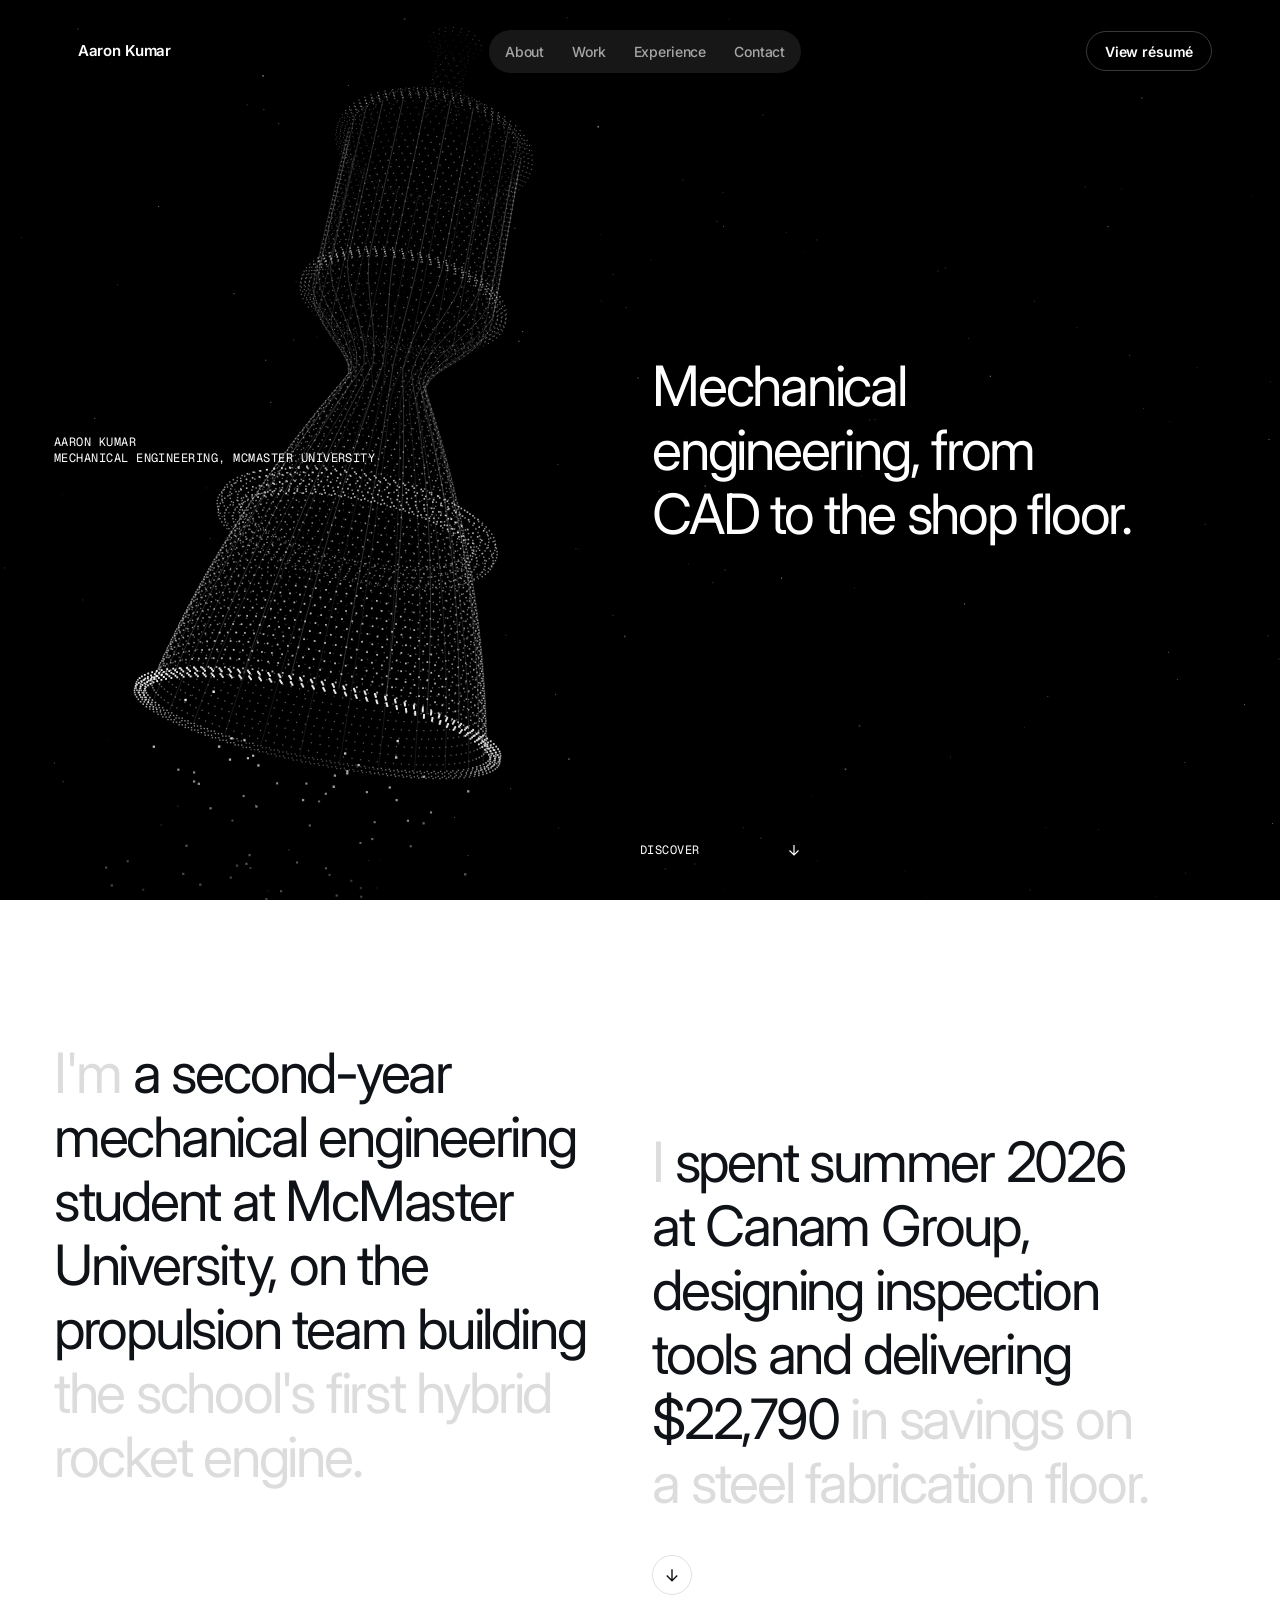
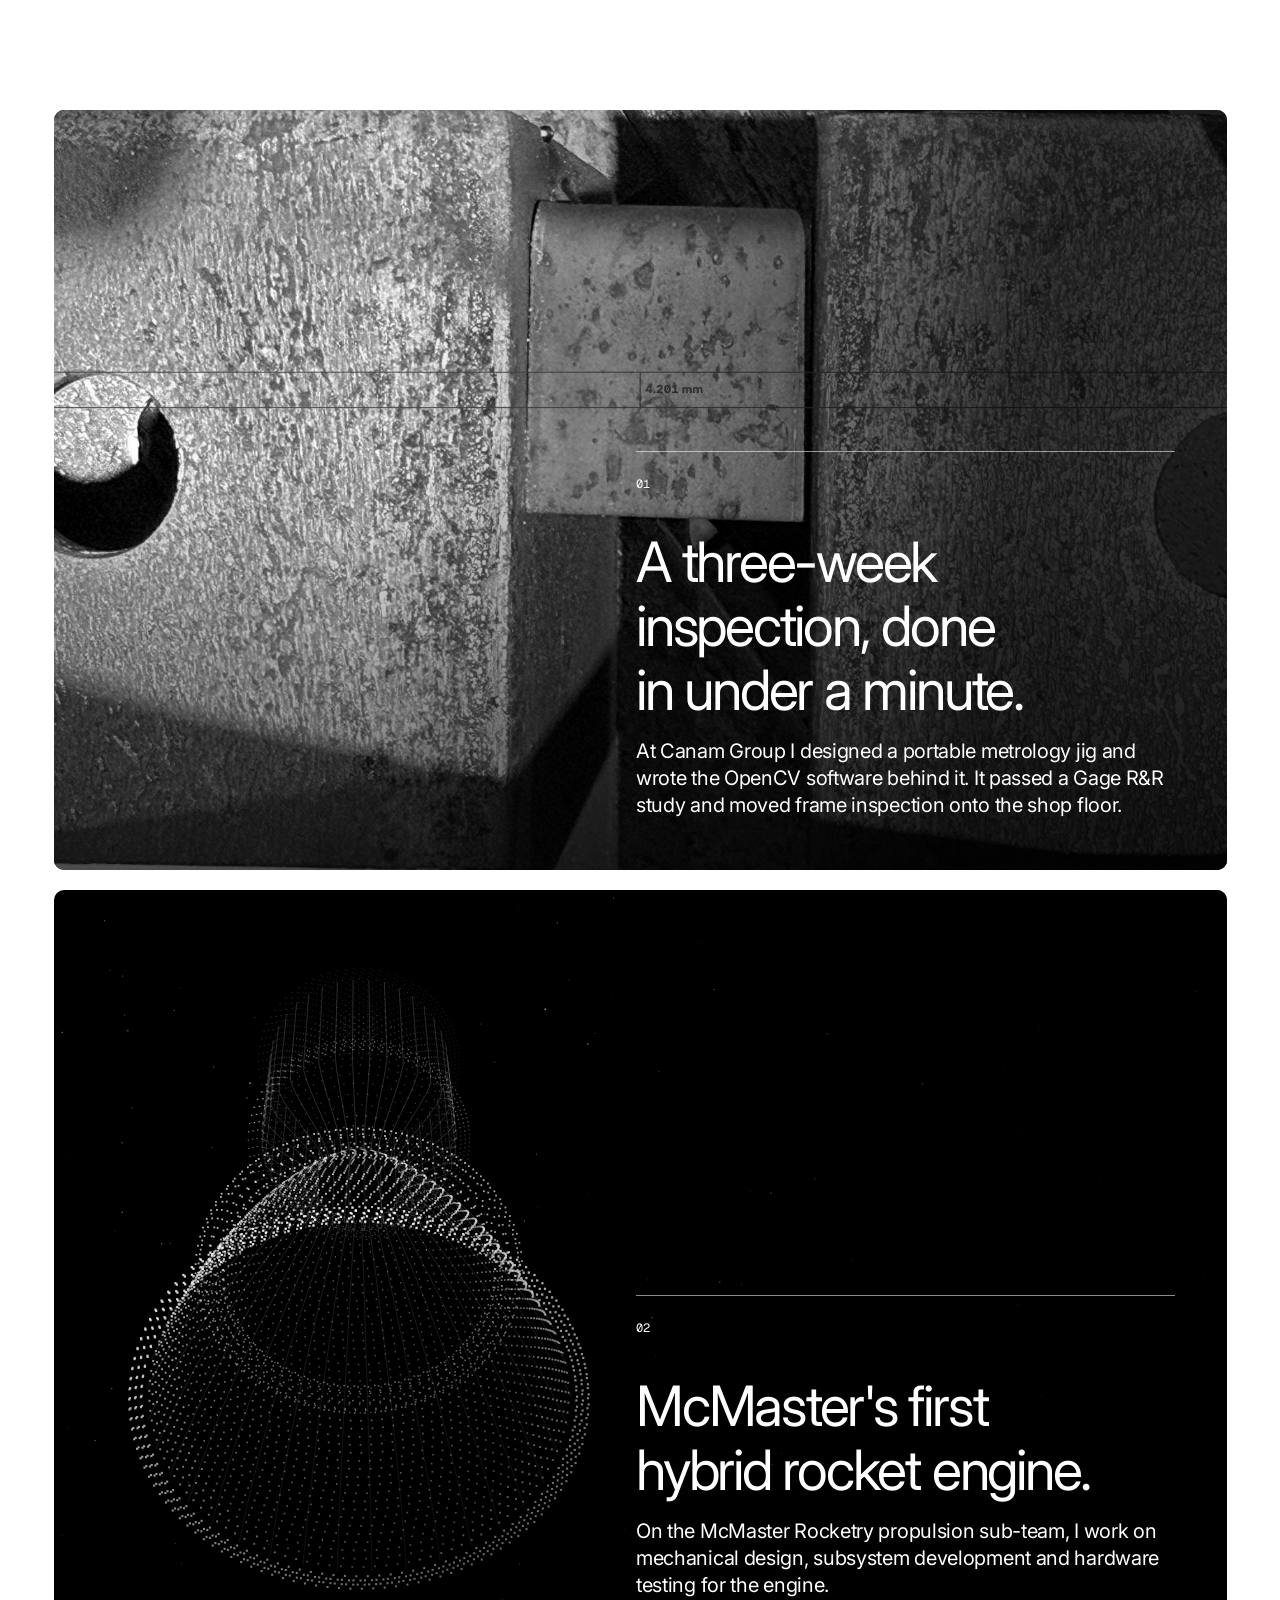
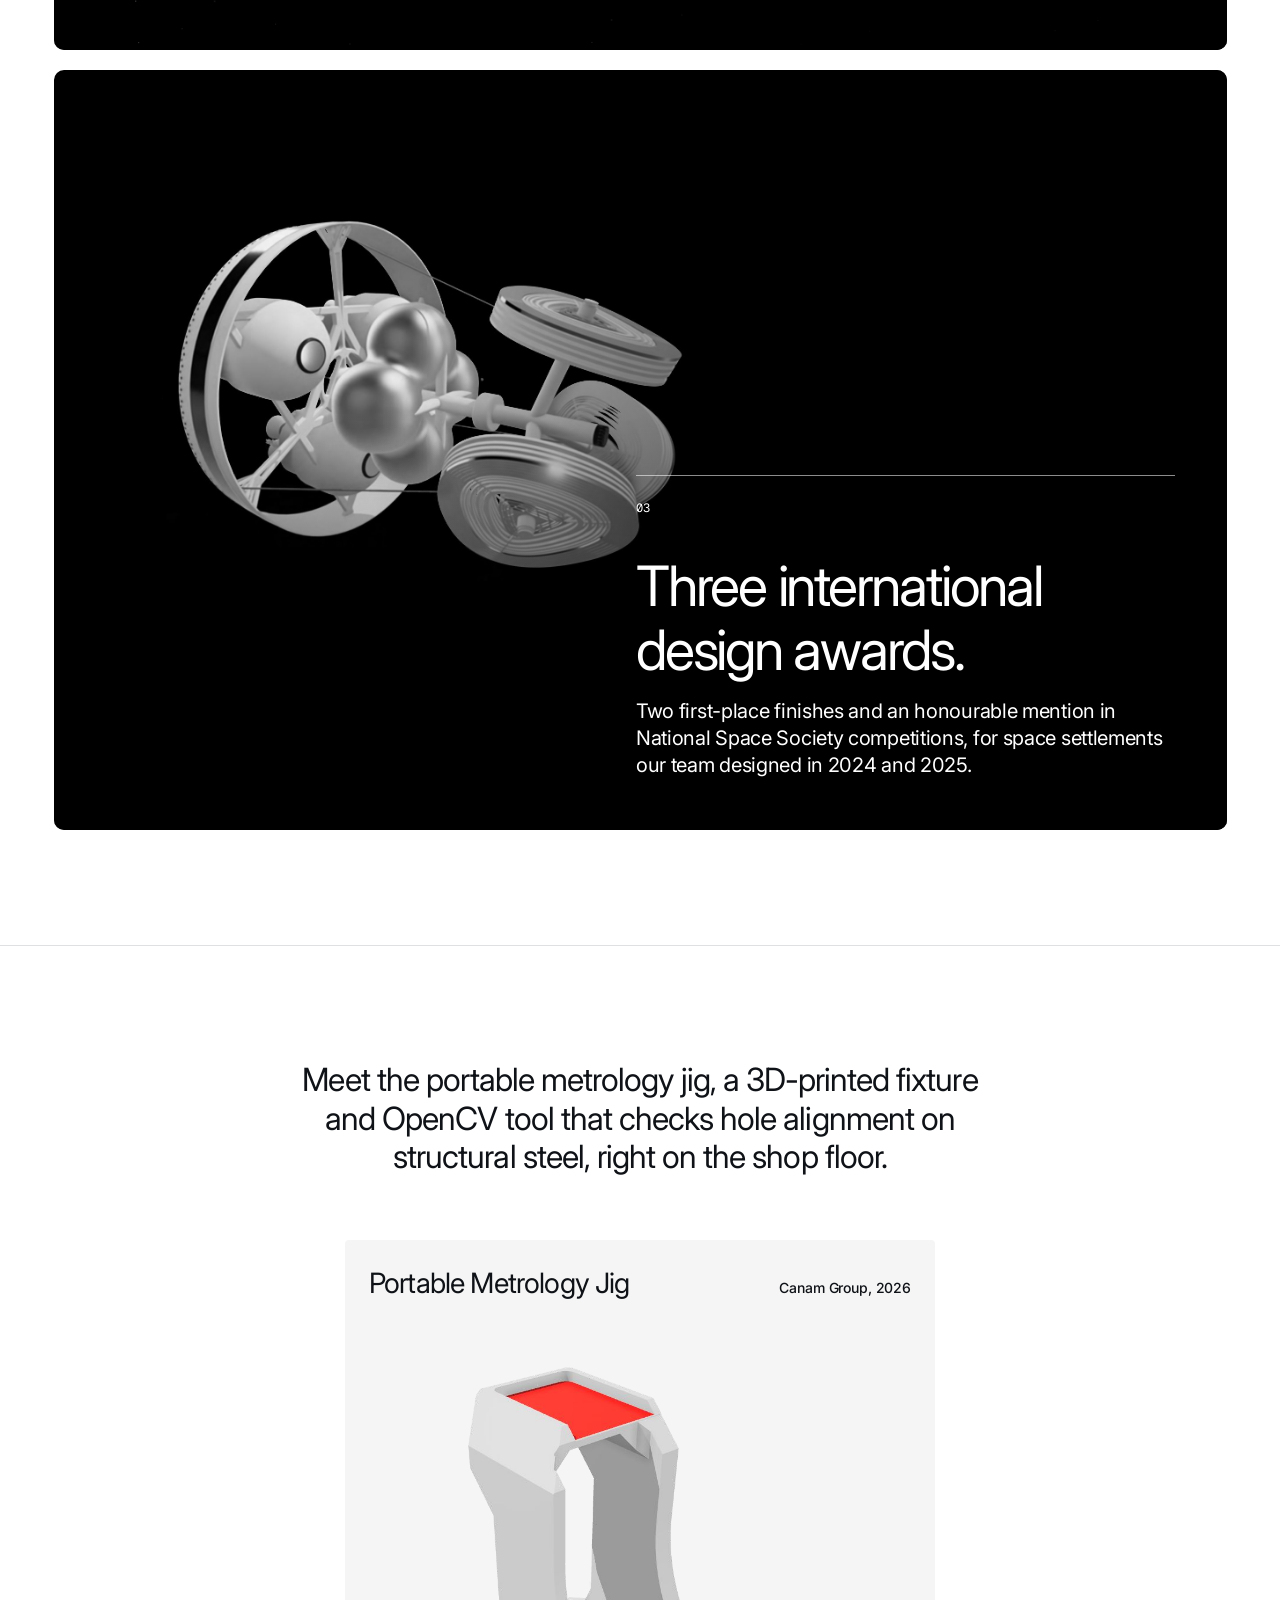
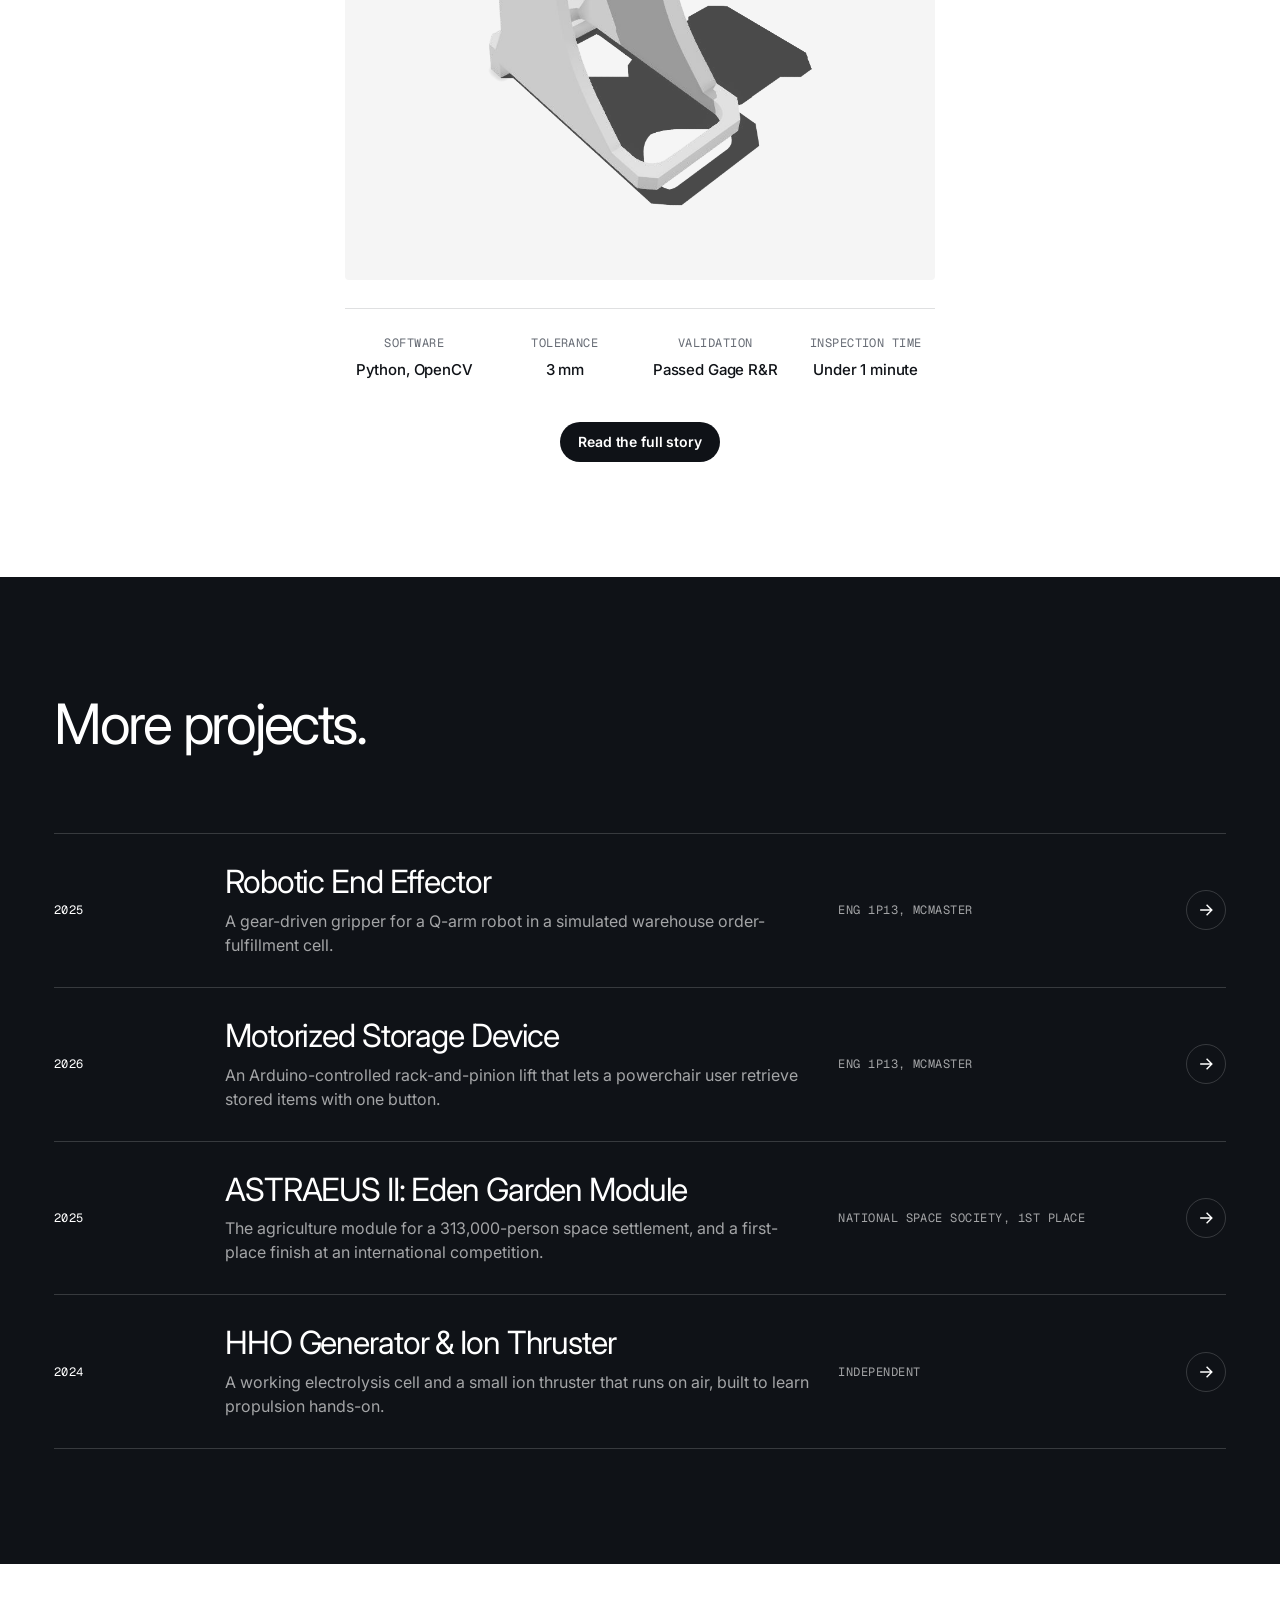
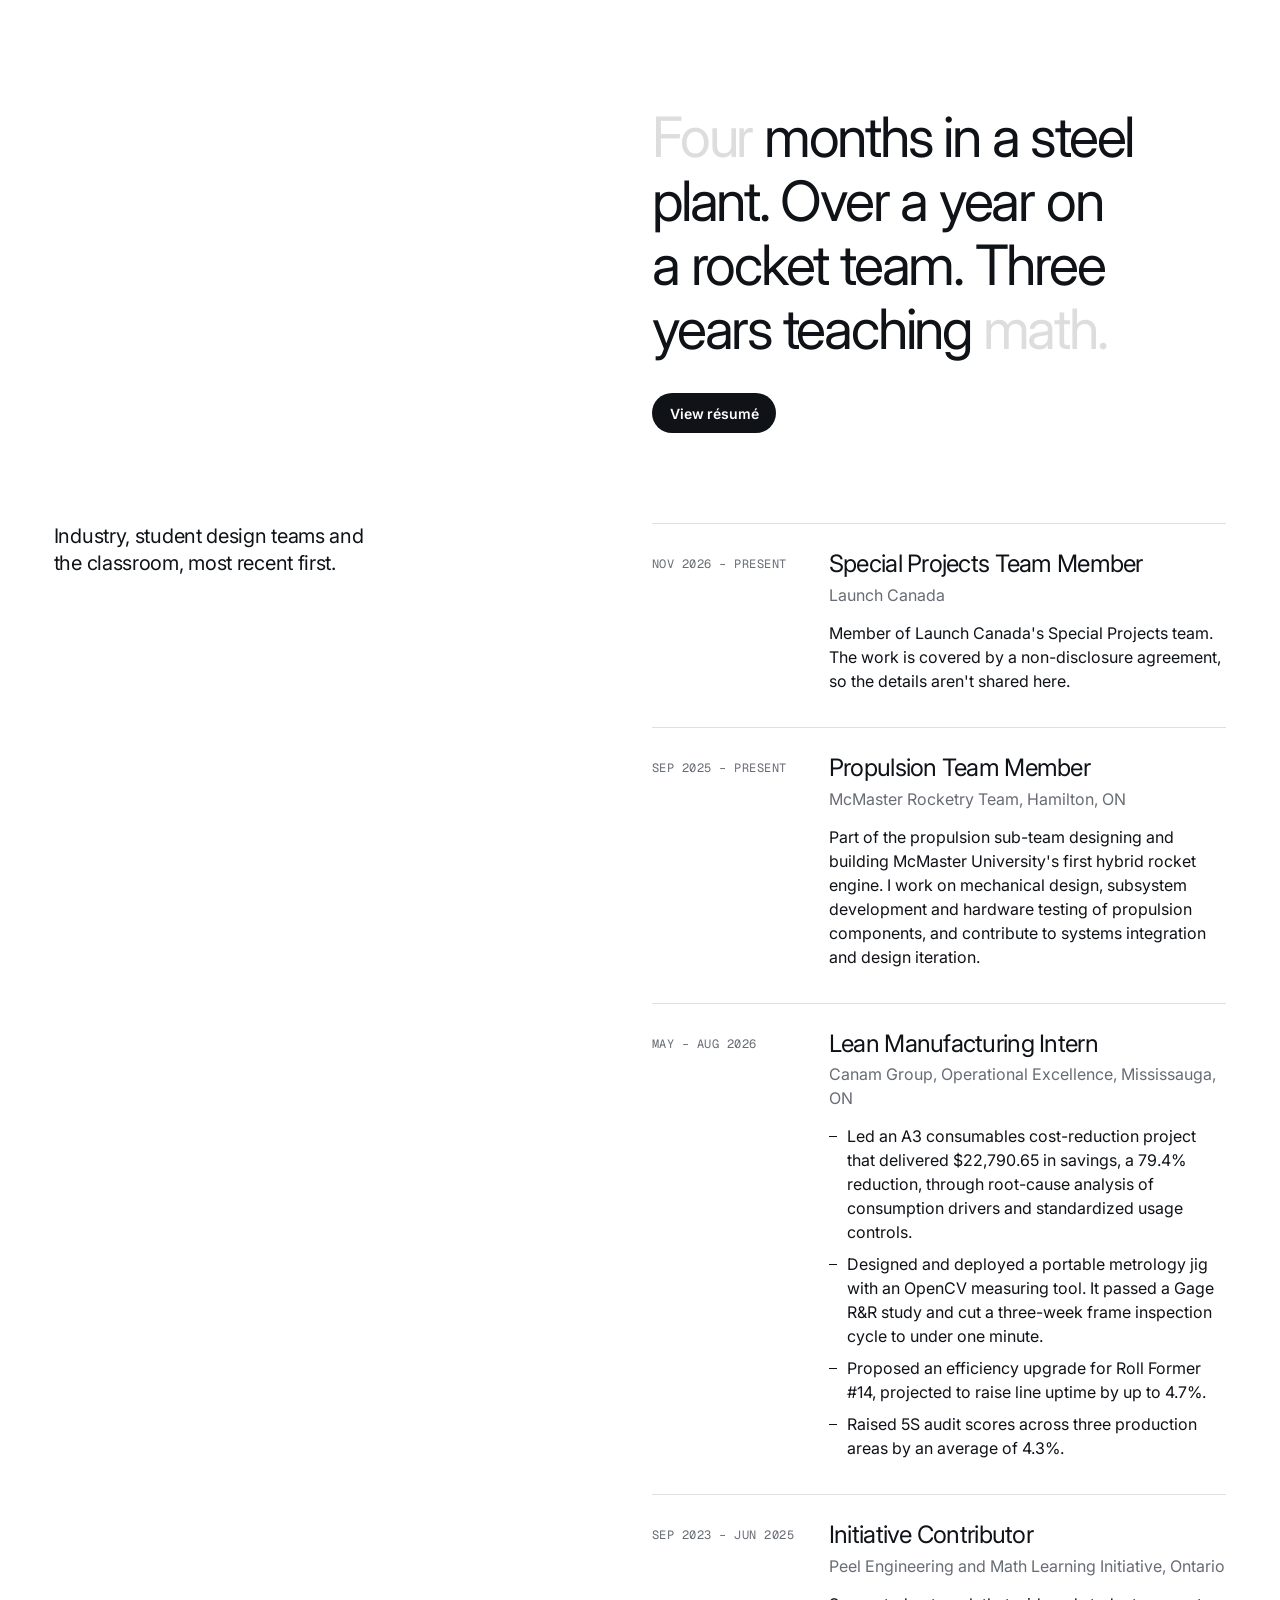
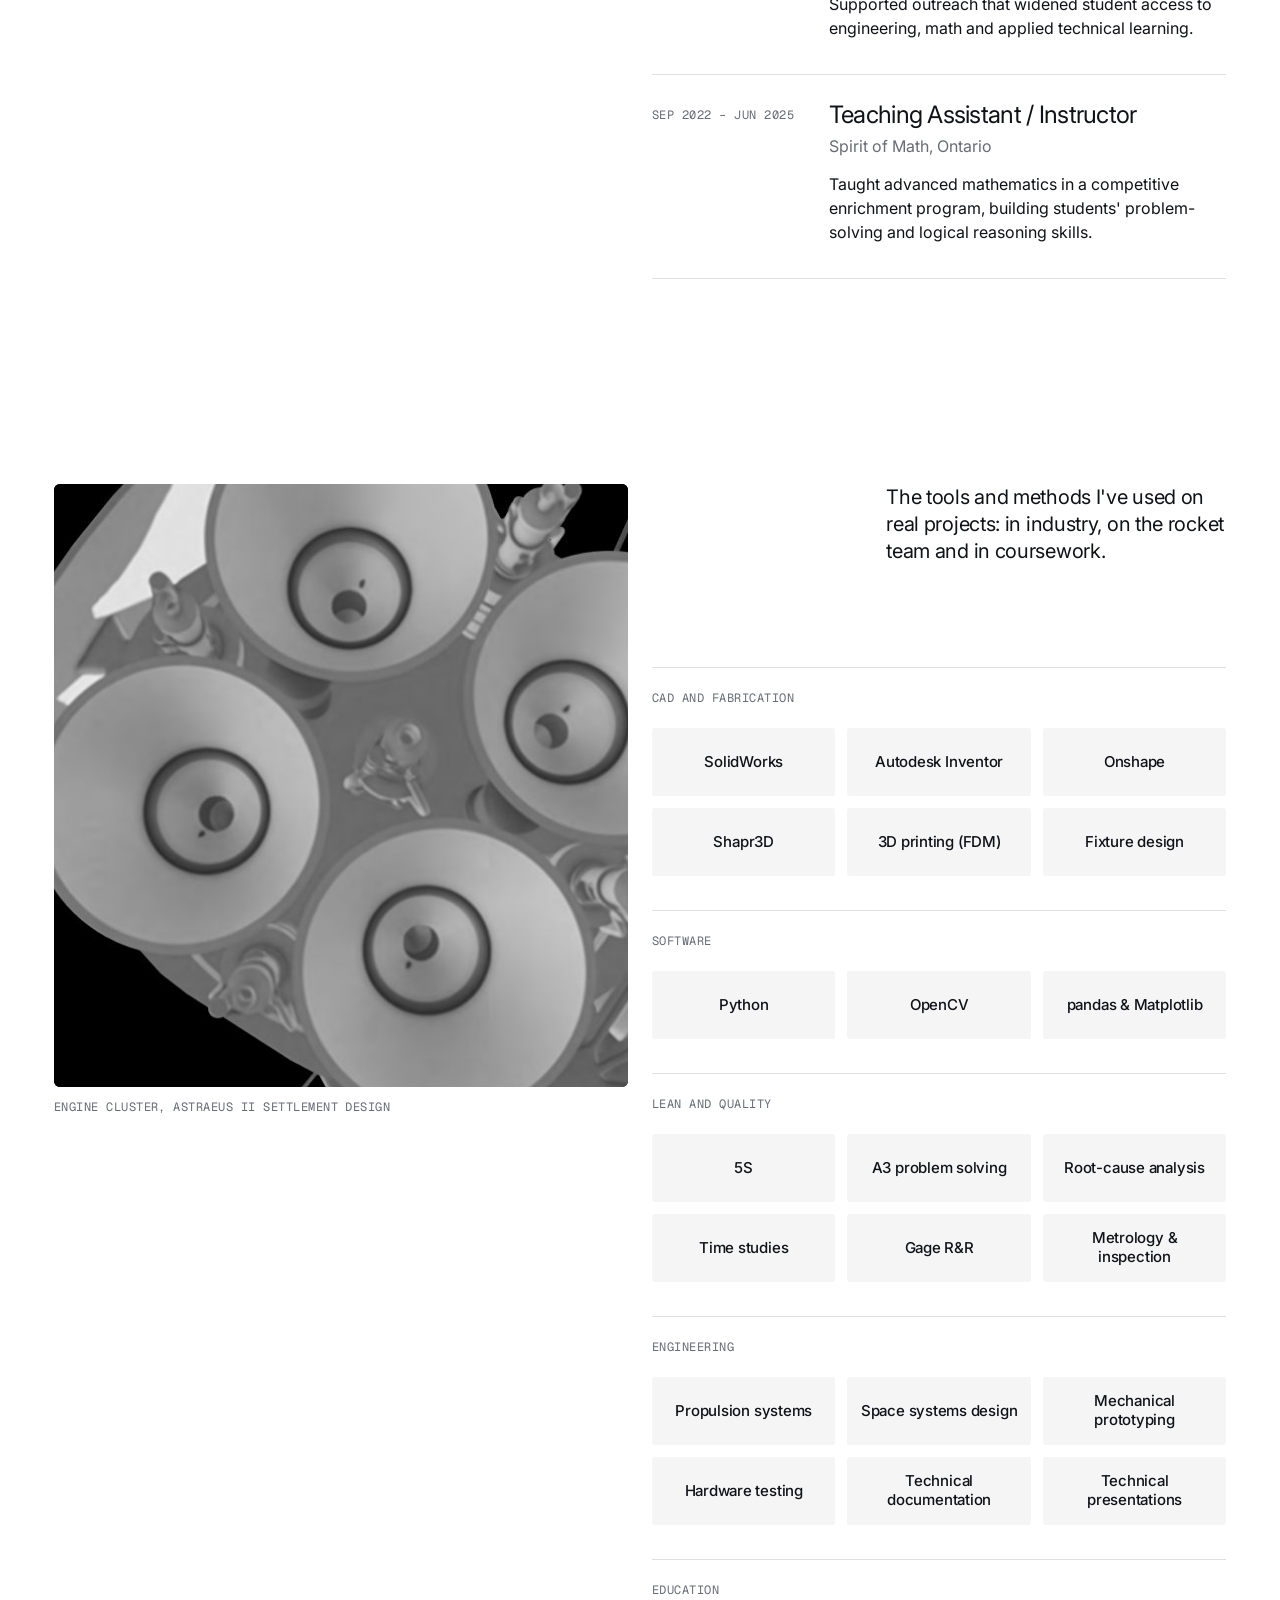
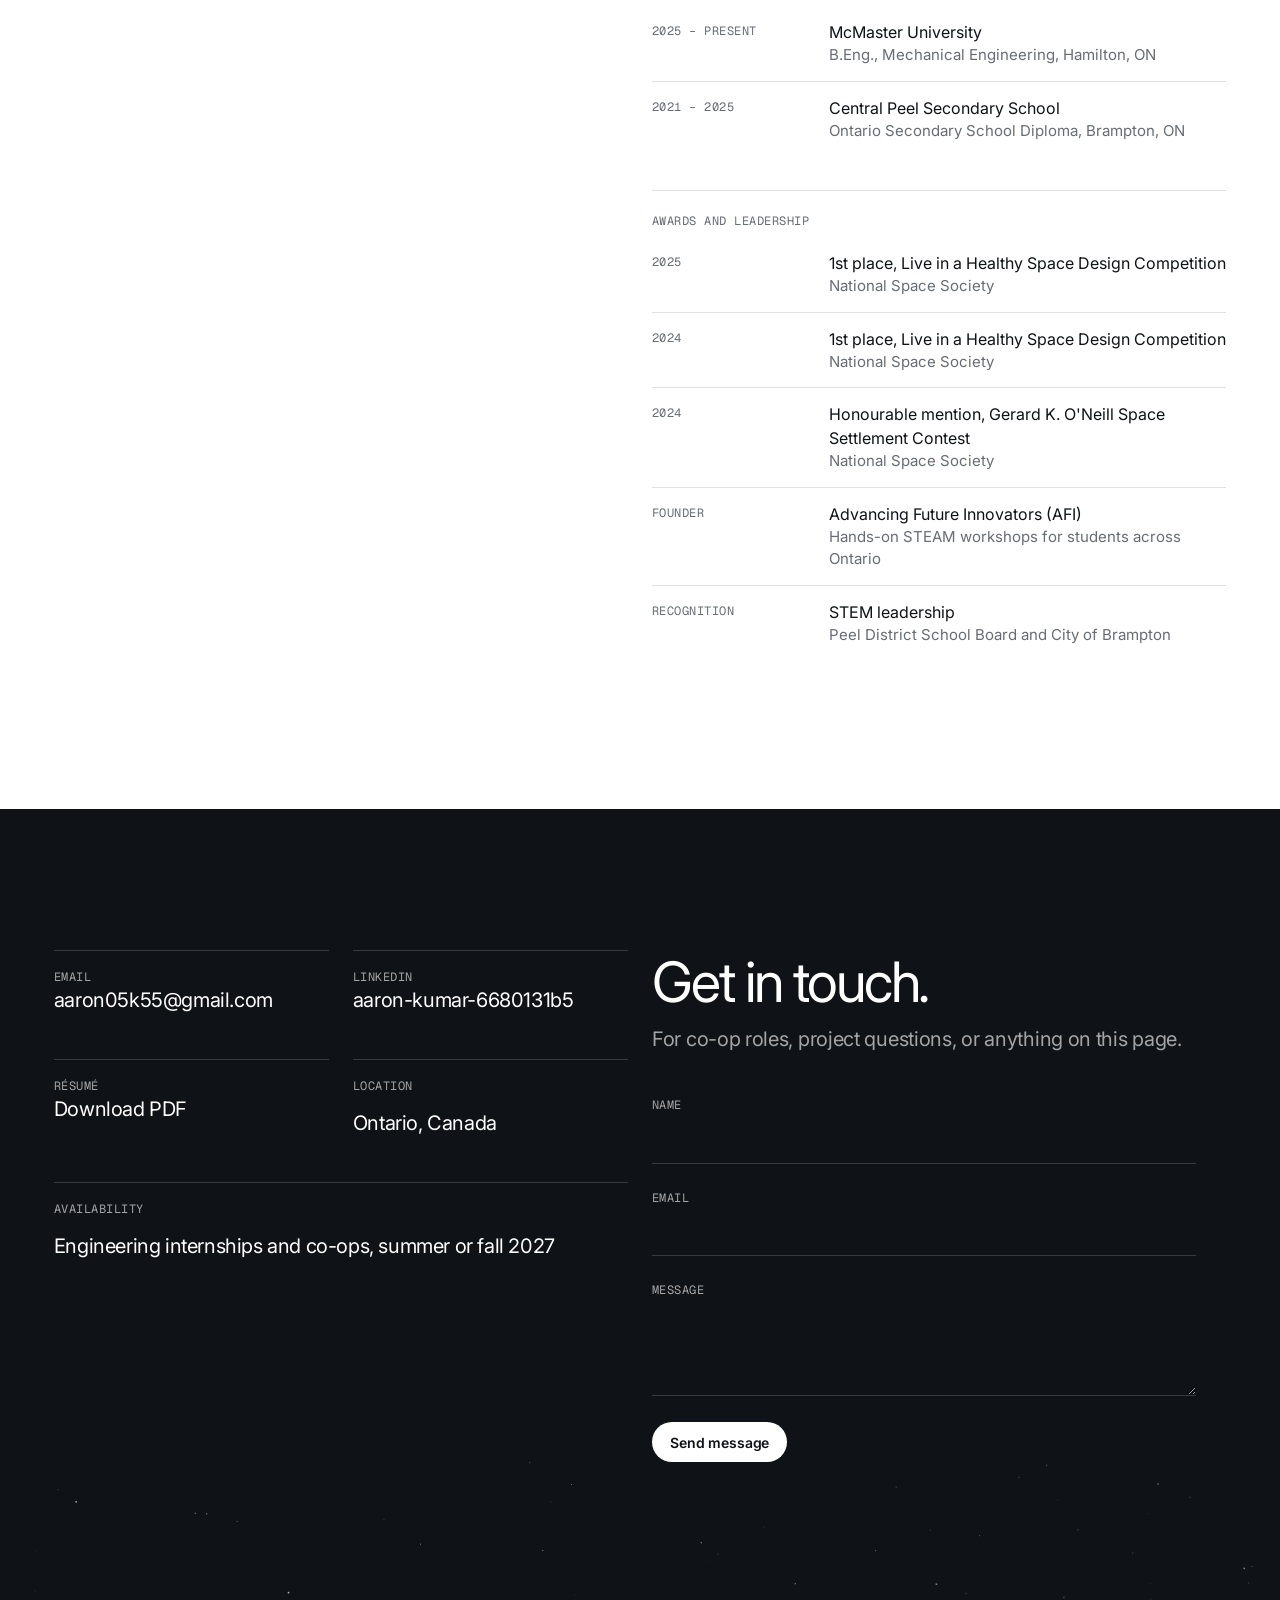
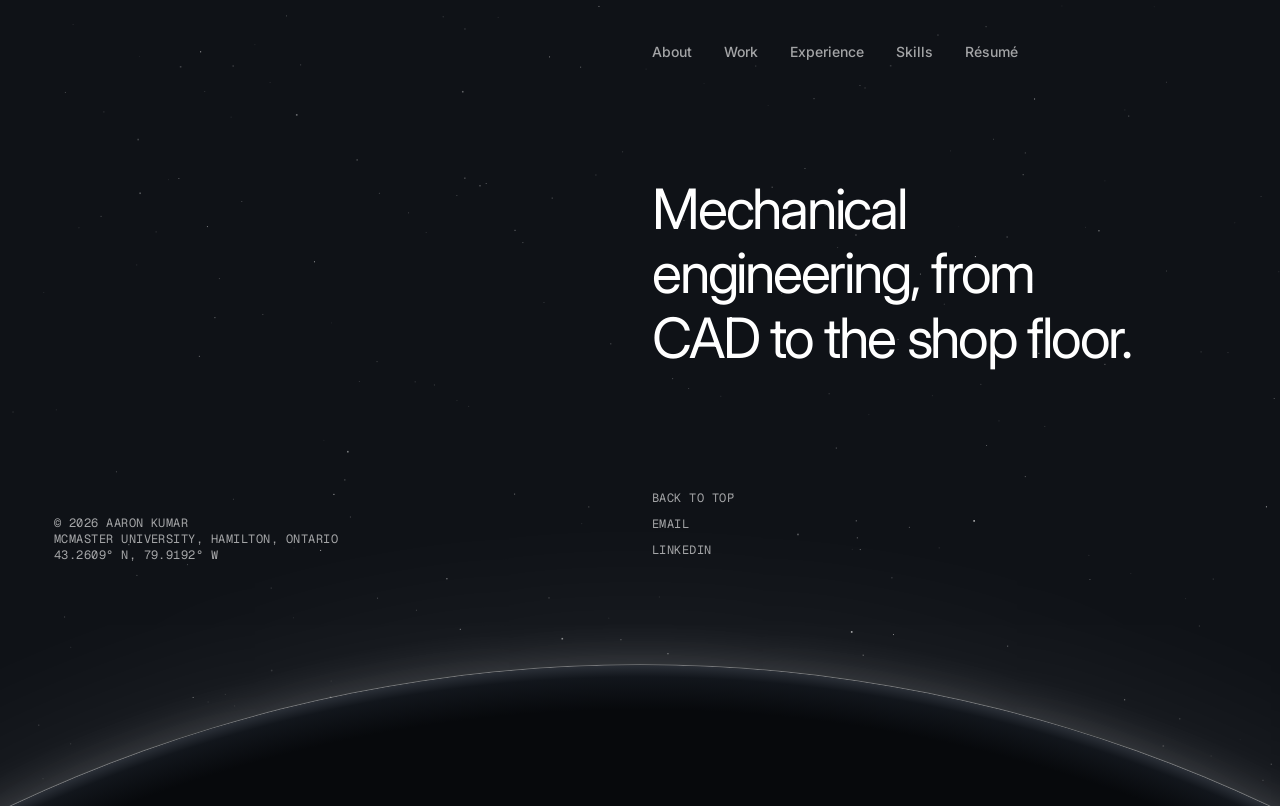
==== commit 5fec8d35: "Rebuild the site in a black-and-white, scroll-driven layout - New structure modelled on canadarocket" ====
--- a/index.html
+++ b/index.html
@@ -3,895 +3,392 @@
 <head>
 <meta charset="UTF-8">
 <meta name="viewport" content="width=device-width, initial-scale=1.0">
-<title>Aaron Kumar — Mechanical Engineering Portfolio</title>
-<meta name="description" content="Aaron Kumar, Mechanical Engineering student at McMaster University. Propulsion on McMaster Rocketry, lean manufacturing at Canam Group, and three international space design awards.">
+<title>Aaron Kumar | Mechanical Engineering Portfolio</title>
+<meta name="description" content="Aaron Kumar is a mechanical engineering student at McMaster University. Propulsion on the McMaster Rocketry Team, inspection tooling and cost reduction at Canam Group, and three international space design awards.">
 <meta property="og:type" content="website">
 <meta property="og:url" content="https://aaronk.info/">
-<meta property="og:title" content="Aaron Kumar — Mechanical Engineering Portfolio">
-<meta property="og:description" content="Mechanical Engineering student at McMaster University. Propulsion, aerospace, and lean manufacturing projects.">
-<meta name="theme-color" content="#0b1825">
-<link rel="icon" href="data:image/svg+xml,%3Csvg xmlns='http://www.w3.org/2000/svg' viewBox='0 0 64 64'%3E%3Crect width='64' height='64' fill='%230b1825'/%3E%3Crect x='4' y='4' width='56' height='56' fill='none' stroke='%235bc8f5' stroke-width='3'/%3E%3Ctext x='32' y='43' text-anchor='middle' font-family='Arial Narrow,Arial,sans-serif' font-weight='700' font-size='28' fill='%23e8f2fc'%3EAK%3C/text%3E%3C/svg%3E">
-<link rel="preconnect" href="https://fonts.googleapis.com">
-<link rel="preconnect" href="https://fonts.gstatic.com" crossorigin>
-<link href="https://fonts.googleapis.com/css2?family=Barlow:ital,wght@0,400;0,500;0,600;1,400&family=Barlow+Condensed:wght@500;600;700&display=swap" rel="stylesheet">
-<style>
-*{margin:0;padding:0;box-sizing:border-box}
-:root{
-  --bg:#0b1825;
-  --panel:rgba(26,58,92,0.16);
-  --rule:#234f74;
-  --rule-strong:#3d84b8;
-  --ink:#e8f2fc;
-  --text:#bdd6ec;
-  --muted:#84a7c3;
-  --cyan:#5bc8f5;
-  --gold:#f0c040;
-  --green:#5fe0a8;
-  --sans:'Barlow',system-ui,-apple-system,'Segoe UI',sans-serif;
-  --cond:'Barlow Condensed','Arial Narrow',sans-serif;
-}
-html{scroll-behavior:smooth}
-@media (prefers-reduced-motion:reduce){html{scroll-behavior:auto}*{transition:none!important}}
-body{background:var(--bg);color:var(--text);font-family:var(--sans);font-size:17px;line-height:1.65;overflow-x:hidden;-webkit-font-smoothing:antialiased}
-body::before{content:'';position:fixed;inset:0;background-image:linear-gradient(rgba(42,95,138,0.10) 1px,transparent 1px),linear-gradient(90deg,rgba(42,95,138,0.10) 1px,transparent 1px);background-size:80px 80px;pointer-events:none;z-index:0}
-a{color:var(--cyan)}
-#scroll-prog{position:fixed;top:0;left:0;height:2px;width:0;background:linear-gradient(90deg,var(--cyan),var(--gold));z-index:200}
-a:focus-visible,button:focus-visible,input:focus-visible,textarea:focus-visible{outline:2px solid var(--gold);outline-offset:3px}
-.skip{position:absolute;left:-999px;top:8px;background:var(--cyan);color:var(--bg);padding:8px 14px;z-index:300;font-weight:600;text-decoration:none}
-.skip:focus{left:8px}
-
-/* NAV */
-nav{position:fixed;top:0;left:0;right:0;z-index:100;background:rgba(11,24,37,0.94);border-bottom:1px solid var(--rule);backdrop-filter:blur(10px);-webkit-backdrop-filter:blur(10px)}
-.nav-inner{max-width:1120px;margin:0 auto;height:60px;padding:0 40px;display:flex;align-items:center;justify-content:space-between;gap:16px}
-.nav-logo{font-family:var(--cond);font-weight:700;font-size:21px;letter-spacing:.06em;text-transform:uppercase;color:var(--ink);text-decoration:none;white-space:nowrap;display:flex;align-items:center;gap:10px}
-.nav-logo::before{content:'';width:9px;height:9px;background:var(--gold);transform:rotate(45deg)}
-.nav-logo span{color:var(--cyan)}
-.nav-links{display:flex;align-items:center;gap:26px;list-style:none}
-.nav-links a{font-size:15px;font-weight:500;color:var(--muted);text-decoration:none;transition:color .15s}
-.nav-links a:hover{color:var(--ink)}.nav-links a.active{color:var(--cyan)}
-.nav-links a.nav-cta{color:var(--bg);background:var(--cyan);padding:7px 14px;font-weight:600}
-.nav-links a.nav-cta:hover{background:var(--gold);color:var(--bg)}
-.nav-toggle{display:none;background:none;border:1px solid var(--rule-strong);color:var(--ink);font:500 15px var(--sans);padding:6px 12px;cursor:pointer}
-.nav-drawer{display:none;position:fixed;top:60px;left:0;right:0;background:rgba(11,24,37,0.98);border-bottom:1px solid var(--rule);z-index:99;flex-direction:column;padding:8px 20px 14px}
-.nav-drawer a{font-size:17px;color:var(--text);text-decoration:none;padding:12px 0;border-bottom:1px solid rgba(35,79,116,0.5)}
-.nav-drawer a:last-child{border-bottom:none}
-.nav-drawer.open{display:flex}
-@media(max-width:820px){.nav-links{display:none}.nav-toggle{display:block}.nav-inner{padding:0 20px}}
-
-main{position:relative;z-index:1;padding-top:60px}
-section{padding:72px 40px;max-width:1120px;margin:0 auto;scroll-margin-top:60px}
-.sec-title{font-family:var(--cond);font-weight:600;font-size:38px;line-height:1.1;color:var(--ink);margin-bottom:28px;display:flex;align-items:center;gap:16px}
-.sec-title::before{content:'';flex:none;width:11px;height:11px;background:var(--gold);transform:rotate(45deg)}
-.sec-title::after{content:'';flex:1;height:1px;background:linear-gradient(90deg,var(--cyan),rgba(91,200,245,0.08))}
-
-/* HERO */
-#hero{min-height:calc(100vh - 60px);display:flex;align-items:center;padding-top:56px;padding-bottom:56px;position:relative}
-.hero-content{max-width:640px;position:relative;z-index:2}
-.hero-name .hi{color:var(--cyan)}
-.hero-name{font-family:var(--cond);font-weight:700;font-size:clamp(64px,10vw,116px);line-height:.9;letter-spacing:.01em;text-transform:uppercase;color:var(--ink);margin-bottom:18px}
-.hero-role{font-family:var(--cond);font-weight:500;font-size:24px;line-height:1.3;color:var(--gold);margin-bottom:18px}
-.hero-bio{font-size:18px;color:var(--text);max-width:58ch;margin-bottom:28px;border-left:2px solid var(--cyan);padding-left:16px}
-.hero-rocket{position:absolute;right:40px;top:50%;transform:translateY(-50%);width:300px;opacity:.85;pointer-events:none;display:none}
-@media(min-width:1040px){.hero-rocket{display:block}}
-
-.badge-row{display:grid;grid-template-columns:repeat(3,1fr);border:1px solid var(--rule);background:var(--panel);margin-bottom:28px}
-.badge-item{padding:14px 16px;border-right:1px solid var(--rule)}
-.badge-item:last-child{border-right:none}
-.badge-kicker{font-size:13px;font-weight:500;color:var(--muted);margin-bottom:2px}
-.badge-title{font-family:var(--cond);font-weight:600;font-size:21px;line-height:1.15;color:var(--ink);margin-bottom:4px}
-.badge-item.b-green{background:rgba(95,224,168,0.06)}.badge-item.b-green .badge-kicker,.badge-item.b-green .badge-title{color:var(--green)}
-.badge-item.b-blue{background:rgba(91,200,245,0.06)}.badge-item.b-blue .badge-kicker,.badge-item.b-blue .badge-title{color:var(--cyan)}
-.badge-item.award{background:rgba(240,192,64,0.06)}.badge-item.award .badge-kicker,.badge-item.award .badge-title{color:var(--gold)}
-.badge-kicker{font-weight:600}
-.badge-sub{font-size:14px;line-height:1.5;color:var(--muted)}
-
-.hero-btns{display:flex;gap:12px;flex-wrap:wrap}
-.btn{font-family:var(--sans);font-size:16px;font-weight:600;padding:11px 22px;text-decoration:none;cursor:pointer;border:1px solid transparent;display:inline-block;transition:background .15s,border-color .15s,color .15s}
-.btn-p{background:var(--cyan);color:var(--bg)}
-.btn-p:hover{background:var(--gold)}
-.btn-o{background:transparent;color:var(--ink);border-color:var(--rule-strong)}
-.btn-o:hover{border-color:var(--cyan);color:var(--cyan);background:rgba(91,200,245,0.06)}
-
-/* ABOUT */
-.stats-bar{display:grid;grid-template-columns:repeat(4,1fr);border:1px solid var(--rule);background:var(--panel);margin-bottom:24px}
-.stat{padding:18px 18px 16px;border-right:1px solid var(--rule)}
-.stat:last-child{border-right:none}
-.stat-n{font-family:var(--cond);font-weight:700;font-size:40px;line-height:1;color:var(--cyan);display:block;margin-bottom:6px}
-.stat-gold .stat-n{color:var(--gold)}.stat-green .stat-n{color:var(--green)}
-.stat-l{font-size:14px;line-height:1.4;color:var(--muted);display:block}
-.about-grid{display:grid;grid-template-columns:1.25fr 1fr;gap:24px;align-items:start}
-.spec-box{border:1px solid var(--rule);padding:22px 24px;background:var(--panel)}
-.spec-box h3{font-family:var(--cond);font-weight:600;font-size:22px;color:var(--gold);margin-bottom:10px}
-.spec-box p{margin-bottom:14px;max-width:62ch}
-.spec-lbl{font-size:14px;font-weight:600;color:var(--cyan);margin:14px 0 4px}
-.spec-list{list-style:none}
-.spec-list li{padding:7px 0 7px 18px;border-bottom:1px solid rgba(35,79,116,0.55);position:relative}
-.spec-list li:last-child{border-bottom:none}
-.spec-list li::before{content:'';position:absolute;left:0;top:21px;width:8px;height:1px;background:var(--cyan)}
-.spec-list .sub{display:block;font-size:14px;color:var(--muted)}
-
-/* EXPERIENCE */
-.exp-list{border-top:1px solid var(--rule)}
-.exp-item{display:grid;grid-template-columns:170px 1fr;gap:28px;padding:26px 0;border-bottom:1px solid var(--rule)}
-.exp-list{border-top-color:var(--rule-strong)}
-.exp-date{font-family:var(--cond);font-weight:600;font-size:18px;color:var(--gold);padding-top:2px}
-.exp-role{font-family:var(--cond);font-weight:600;font-size:24px;line-height:1.2;color:var(--ink)}
-.exp-org{font-size:16px;font-weight:500;color:var(--cyan);margin-bottom:8px}
-.exp-desc{max-width:70ch}
-.exp-desc ul{margin:8px 0 0;padding-left:18px}
-.exp-desc li{margin-bottom:6px}
-.exp-desc li::marker{color:var(--cyan)}
-.exp-result{display:inline-block;margin-top:12px;font-size:14px;font-weight:600;color:var(--green);border:1px solid rgba(95,224,168,0.6);background:rgba(95,224,168,0.06);padding:3px 10px}
-
-/* PROJECTS */
-.sec-intro{color:var(--muted);margin:-14px 0 22px}
-.proj-grid{display:grid;grid-template-columns:1fr 1fr;gap:22px}
-.proj-card{display:flex;perspective:2000px;cursor:pointer;transition:transform .25s ease}
-.proj-card.flagship{grid-column:1/-1;perspective:3200px}
-.flip{flex:1;display:flex;flex-direction:column;border:1px solid var(--rule);background:var(--panel);transition:border-color .2s,box-shadow .25s;will-change:transform}
-.proj-card.is-flipped .flip{border-color:rgba(240,192,64,0.55)}
-@media (hover:hover){
-  .proj-card:hover{transform:translateY(-6px)}
-  .proj-card:hover .flip{border-color:var(--cyan);box-shadow:0 16px 38px rgba(91,200,245,0.16)}
-  .proj-card.is-flipped:hover .flip{border-color:var(--gold);box-shadow:0 16px 38px rgba(240,192,64,0.14)}
-}
-.face{flex:1;display:flex;flex-direction:column}
-.face[hidden]{display:none}
-.proj-header{border-bottom:1px solid var(--rule);padding:9px 20px;display:flex;align-items:center;justify-content:space-between;gap:12px;background:rgba(26,58,92,0.26)}
-.proj-id{font-family:var(--cond);font-weight:600;font-size:14px;letter-spacing:.1em;text-transform:uppercase;color:var(--gold)}
-.status{font-size:13px;font-weight:600;padding:2px 9px;border:1px solid;white-space:nowrap}
-.s-done{color:var(--green);border-color:rgba(95,224,168,0.6);background:rgba(95,224,168,0.06)}
-.s-award{color:var(--gold);border-color:rgba(240,192,64,0.65);background:rgba(240,192,64,0.07)}
-.proj-schematic{height:88px;border-bottom:1px solid var(--rule);overflow:hidden;background:rgba(26,58,92,0.2)}
-.proj-body{padding:20px 22px 22px;display:flex;flex-direction:column;flex:1}
-.proj-title{font-family:var(--cond);font-weight:600;font-size:26px;line-height:1.15;color:var(--ink)}
-.proj-meta{font-size:15px;font-weight:500;color:var(--cyan);margin:2px 0 10px}
-.proj-desc{color:var(--text);margin-bottom:16px;max-width:72ch}
-.proj-tags{display:flex;gap:6px;flex-wrap:wrap;margin-bottom:16px}
-.tag{font-size:13px;font-weight:500;padding:2px 9px;border:1px solid rgba(61,132,184,0.75);color:var(--cyan);background:rgba(91,200,245,0.05)}
-.proj-foot{display:flex;align-items:center;gap:10px;flex-wrap:wrap;margin-top:auto;padding-top:4px}
-.plink{font-size:15px;font-weight:600;color:var(--cyan);text-decoration:none;padding:7px 14px;border:1px solid var(--rule-strong);transition:border-color .15s,color .15s}
-.plink:hover{color:var(--gold);border-color:var(--gold)}
-.flip-btn{margin-left:auto;font:600 15px var(--sans);color:var(--bg);background:var(--cyan);border:1px solid var(--cyan);padding:7px 14px;cursor:pointer;display:inline-flex;align-items:center;gap:8px;transition:background .15s,border-color .15s}
-.flip-btn::before{content:'';width:14px;height:14px;background:currentColor;-webkit-mask:url("data:image/svg+xml,%3Csvg xmlns='http://www.w3.org/2000/svg' viewBox='0 0 24 24' fill='none' stroke='black' stroke-width='2.4' stroke-linecap='round' stroke-linejoin='round'%3E%3Cpath d='M3 12a9 9 0 0 1 15.5-6.2L21 8'/%3E%3Cpath d='M21 3v5h-5'/%3E%3Cpath d='M21 12a9 9 0 0 1-15.5 6.2L3 16'/%3E%3Cpath d='M3 21v-5h5'/%3E%3C/svg%3E") center/contain no-repeat;mask:url("data:image/svg+xml,%3Csvg xmlns='http://www.w3.org/2000/svg' viewBox='0 0 24 24' fill='none' stroke='black' stroke-width='2.4' stroke-linecap='round' stroke-linejoin='round'%3E%3Cpath d='M3 12a9 9 0 0 1 15.5-6.2L21 8'/%3E%3Cpath d='M21 3v5h-5'/%3E%3Cpath d='M21 12a9 9 0 0 1-15.5 6.2L3 16'/%3E%3Cpath d='M3 21v-5h5'/%3E%3C/svg%3E") center/contain no-repeat}
-.flip-btn:hover{background:var(--gold);border-color:var(--gold)}
-.back .flip-btn{background:transparent;color:var(--gold);border-color:rgba(240,192,64,0.7)}
-.back .flip-btn:hover{background:var(--gold);color:var(--bg)}
-.back-cols{display:grid;grid-template-columns:1.35fr 1fr;gap:26px;align-items:start;margin-bottom:18px}
-.detail-list{margin:10px 0 16px}
-.back-cols .detail-list{margin-bottom:0}
-.detail-list dt{font-family:var(--cond);font-weight:600;font-size:17px;letter-spacing:.04em;color:var(--gold);margin-top:12px}
-.detail-list dt:first-child{margin-top:0}
-.detail-list dd{color:var(--text);max-width:70ch}
-.gallery{display:grid;grid-template-columns:1fr 1fr;gap:10px}
-.shot{display:block;padding:0;border:1px solid var(--rule);background:#03080d;cursor:zoom-in;aspect-ratio:4/3;overflow:hidden}
-.shot img{width:100%;height:100%;object-fit:cover;display:block;transition:transform .3s ease}
-.shot:hover{border-color:var(--cyan)}
-.shot:hover img{transform:scale(1.05)}
-#lightbox{margin:auto;border:1px solid var(--rule-strong);background:var(--bg);color:var(--text);padding:16px;max-width:92vw}
-#lightbox::backdrop{background:rgba(4,10,17,0.86)}
-#lightbox figure{margin:0}
-#lightbox img{display:block;width:min(84vw,680px);max-height:74vh;height:auto;object-fit:contain;margin:0 auto;background:#03080d}
-#lightbox figcaption{margin-top:10px;color:var(--muted);max-width:680px}
-.lb-close{margin-top:12px;font:600 15px var(--sans);background:transparent;color:var(--ink);border:1px solid var(--rule-strong);padding:7px 14px;cursor:pointer}
-.lb-close:hover{border-color:var(--gold);color:var(--gold)}
-@media (prefers-reduced-motion:reduce){.proj-card:hover{transform:none}}
-
-/* SKILLS */
-.skills-grid{display:grid;grid-template-columns:repeat(4,1fr);border:1px solid var(--rule);background:var(--panel)}
-.skill-group{padding:20px 22px;border-right:1px solid var(--rule)}
-.skill-group:last-child{border-right:none}
-.skill-group h3{font-family:var(--cond);font-weight:600;font-size:21px;color:var(--gold);margin-bottom:8px}
-.skill-group ul{list-style:none}
-.skill-group li{padding:4px 0 4px 16px;position:relative}
-.skill-group li::before{content:'';position:absolute;left:0;top:17px;width:7px;height:1px;background:var(--cyan)}
-
-/* CONTACT */
-.contact-grid{display:grid;grid-template-columns:1fr 1fr;gap:24px;align-items:start}
-.contact-panel{border:1px solid var(--rule);background:var(--panel)}
-.c-row{display:block;padding:14px 22px;border-bottom:1px solid var(--rule);text-decoration:none;color:inherit}
-.c-row:last-child{border-bottom:none}
-a.c-row:hover .c-val{color:var(--cyan)}
-.c-lbl{display:block;font-size:14px;font-weight:600;color:var(--gold)}
-.c-val{display:block;font-size:17px;color:var(--ink);transition:color .15s;overflow-wrap:anywhere}
-.c-val .avail{color:var(--green);font-weight:600}
-.form-panel{border:1px solid var(--rule);padding:22px;background:var(--panel)}
-.f-group{margin-bottom:16px}
-.f-lbl{font-size:14px;font-weight:600;color:var(--gold);display:block;margin-bottom:5px}
-.f-input{width:100%;background:rgba(11,24,37,0.85);border:1px solid var(--rule);color:var(--ink);font:400 16px var(--sans);padding:10px 12px;transition:border-color .15s}
-.f-input:focus{border-color:var(--cyan);outline:none}
-textarea.f-input{height:110px;resize:vertical}
-.f-error{font-size:14px;color:#ff7a7a;margin-top:4px;display:block}
-.f-success{border:1px solid rgba(95,224,168,0.55);padding:24px;text-align:center}
-.f-success-title{font-family:var(--cond);font-weight:600;font-size:24px;color:var(--green);margin-bottom:4px}
-.f-success-msg{color:var(--text)}
-button[type=submit]{width:100%}
-button[type=submit]:disabled{opacity:.55;cursor:not-allowed}
-
-/* FOOTER: drawing title block */
-footer{position:relative;z-index:1;max-width:1120px;margin:24px auto 40px;padding:0 40px}
-.title-block{display:grid;grid-template-columns:2fr 1fr 1fr 1fr;border:1px solid var(--rule-strong)}
-.tb-cell{padding:10px 14px;border-right:1px solid var(--rule)}
-.tb-cell:last-child{border-right:none}
-.tb-lbl{display:block;font-family:var(--cond);font-weight:600;font-size:12px;letter-spacing:.1em;text-transform:uppercase;color:var(--gold)}
-.tb-val{display:block;font-family:var(--cond);font-weight:600;font-size:17px;letter-spacing:.04em;text-transform:uppercase;color:var(--ink)}
-
-@media(max-width:960px){
-  .back-cols{grid-template-columns:1fr 1fr}
-  .about-grid{grid-template-columns:1fr}
-  .proj-grid{grid-template-columns:1fr}.proj-card.flagship{grid-column:auto}
-  .skills-grid{grid-template-columns:1fr 1fr}
-  .skill-group:nth-child(2){border-right:none}
-  .skill-group:nth-child(-n+2){border-bottom:1px solid var(--rule)}
-  .stats-bar{grid-template-columns:1fr 1fr}
-  .stat:nth-child(2){border-right:none}
-  .stat:nth-child(-n+2){border-bottom:1px solid var(--rule)}
-}
-@media(max-width:680px){
-  section{padding:52px 20px}
-  #hero{min-height:auto;padding-top:48px;padding-bottom:40px}
-  .hero-bio{font-size:17px}
-  .hero-content{display:flex;flex-direction:column}
-  .hero-btns{order:3;margin-bottom:28px}
-  .badge-row{order:4;margin-bottom:0}
-  .badge-row{grid-template-columns:1fr}
-  .badge-item{border-right:none;border-bottom:1px solid var(--rule)}
-  .badge-item:last-child{border-bottom:none}
-  .exp-item{grid-template-columns:1fr;gap:4px}
-  .back-cols{grid-template-columns:1fr}
-  .flip-btn{margin-left:0}
-  .contact-grid{grid-template-columns:1fr}
-  .skills-grid{grid-template-columns:1fr}
-  .skill-group{border-right:none;border-bottom:1px solid var(--rule)}
-  .skill-group:last-child{border-bottom:none}
-  .sec-title{font-size:32px}
-  footer{padding:0 20px}
-  .title-block{grid-template-columns:1fr 1fr}
-  .tb-cell:nth-child(1){grid-column:1/-1;border-right:none;border-bottom:1px solid var(--rule)}
-  .tb-cell:nth-child(2){border-bottom:1px solid var(--rule)}
-  .tb-cell:nth-child(3){border-right:none;border-bottom:1px solid var(--rule)}
-  .tb-cell:nth-child(4){grid-column:1/-1}
-}
-@media(max-width:400px){
-  .stat-n{font-size:34px}
-  .hero-btns .btn{flex:1 1 auto;text-align:center}
-}
-</style>
+<meta property="og:title" content="Aaron Kumar | Mechanical Engineering Portfolio">
+<meta property="og:description" content="Mechanical engineering, from CAD to the shop floor. Propulsion, inspection tooling and space systems design projects.">
+<meta property="og:image" content="https://aaronk.info/img/astraeus-settlement-xl.jpg">
+<meta name="theme-color" content="#000000">
+<link rel="icon" href="data:image/svg+xml,%3Csvg xmlns='http://www.w3.org/2000/svg' viewBox='0 0 64 64'%3E%3Crect width='64' height='64' rx='14' fill='%23000'/%3E%3Ctext x='32' y='42' text-anchor='middle' font-family='Helvetica,Arial,sans-serif' font-weight='600' font-size='26' letter-spacing='-1' fill='%23fff'%3EAK%3C/text%3E%3C/svg%3E">
+<link rel="preload" href="assets/fonts/inter-latin-opsz-normal.woff2" as="font" type="font/woff2" crossorigin>
+<link rel="stylesheet" href="assets/css/site.css?v=3">
+<script>document.documentElement.classList.add('js');setTimeout(function(){document.documentElement.classList.add('is-ready')},2500);</script>
 </head>
 <body>
 <a class="skip" href="#main">Skip to content</a>
-<div id="scroll-prog"></div>
-
-<nav aria-label="Main">
-  <div class="nav-inner">
-    <a class="nav-logo" href="#hero">Aaron Kumar</a>
-    <ul class="nav-links">
-      <li><a href="#about">About</a></li>
-      <li><a href="#experience">Experience</a></li>
-      <li><a href="#projects">Projects</a></li>
-      <li><a href="#skills">Skills</a></li>
-      <li><a href="#contact">Contact</a></li>
-      <li><a class="nav-cta" href="resume.pdf" target="_blank" rel="noopener">Résumé</a></li>
-    </ul>
-    <button class="nav-toggle" aria-expanded="false" aria-controls="nav-drawer">Menu</button>
-  </div>
-</nav>
-<div class="nav-drawer" id="nav-drawer">
+
+<header class="nav" id="nav">
+  <a class="nav__logo" href="#top">Aaron Kumar</a>
+  <nav class="nav__links" aria-label="Main">
+    <a href="#about">About</a>
+    <a href="#work">Work</a>
+    <a href="#experience">Experience</a>
+    <a href="#contact">Contact</a>
+  </nav>
+  <div class="nav__cta">
+    <a class="pill pill--ghost pill--resume" href="resume.pdf" target="_blank" rel="noopener">View résumé</a>
+    <button class="pill pill--ghost nav__menu" type="button" aria-expanded="false" aria-controls="menu">Menu</button>
+  </div>
+</header>
+<div class="menu" id="menu">
   <a href="#about">About</a>
+  <a href="#work">Work</a>
   <a href="#experience">Experience</a>
-  <a href="#projects">Projects</a>
-  <a href="#skills">Skills</a>
   <a href="#contact">Contact</a>
-  <a href="resume.pdf" target="_blank" rel="noopener">Résumé (PDF)</a>
+  <a href="resume.pdf" target="_blank" rel="noopener">View résumé</a>
 </div>
 
 <main id="main">
-<section id="hero">
-  <svg class="hero-rocket" aria-hidden="true" viewBox="0 0 680 900" xmlns="http://www.w3.org/2000/svg" fill="none">
-    <rect width="680" height="900" fill="none"/>
-    <line x1="340" y1="0" x2="340" y2="900" stroke="#12293f" stroke-width="0.5" stroke-dasharray="6,5"/>
-    <line x1="0" y1="450" x2="680" y2="450" stroke="#12293f" stroke-width="0.5" stroke-dasharray="6,5"/>
-    <line x1="170" y1="0" x2="170" y2="900" stroke="#0f2035" stroke-width="0.4" stroke-dasharray="3,8"/>
-    <line x1="510" y1="0" x2="510" y2="900" stroke="#0f2035" stroke-width="0.4" stroke-dasharray="3,8"/>
-    <line x1="0" y1="225" x2="680" y2="225" stroke="#0f2035" stroke-width="0.4" stroke-dasharray="3,8"/>
-    <line x1="0" y1="675" x2="680" y2="675" stroke="#0f2035" stroke-width="0.4" stroke-dasharray="3,8"/>
-    <ellipse cx="340" cy="68" rx="90" ry="14" stroke="#5bc8f5" stroke-width="1.8" fill="rgba(91,200,245,0.06)"/>
-    <ellipse cx="340" cy="68" rx="62" ry="9" stroke="#3d84b8" stroke-width="1" fill="none" stroke-dasharray="3,2"/>
-    <line x1="250" y1="68" x2="278" y2="68" stroke="#3d84b8" stroke-width="1.2"/><line x1="402" y1="68" x2="430" y2="68" stroke="#3d84b8" stroke-width="1.2"/>
-    <line x1="290" y1="56" x2="296" y2="62" stroke="#3d84b8" stroke-width="1"/><line x1="390" y1="56" x2="384" y2="62" stroke="#3d84b8" stroke-width="1"/>
-    <line x1="290" y1="80" x2="296" y2="74" stroke="#3d84b8" stroke-width="1"/><line x1="390" y1="80" x2="384" y2="74" stroke="#3d84b8" stroke-width="1"/>
-    <rect x="228" y="54" width="10" height="28" rx="2" stroke="#4a9fd4" stroke-width="1" fill="rgba(74,159,212,0.1)"/>
-    <rect x="231" y="50" width="4" height="8" rx="1" stroke="#3d84b8" stroke-width="0.8" fill="rgba(74,159,212,0.15)"/>
-    <rect x="442" y="54" width="10" height="28" rx="2" stroke="#4a9fd4" stroke-width="1" fill="rgba(74,159,212,0.1)"/>
-    <rect x="445" y="50" width="4" height="8" rx="1" stroke="#3d84b8" stroke-width="0.8" fill="rgba(74,159,212,0.15)"/>
-    <circle cx="260" cy="60" r="2.5" stroke="#5bc8f5" stroke-width="0.8" fill="rgba(91,200,245,0.15)"/>
-    <circle cx="260" cy="76" r="2.5" stroke="#5bc8f5" stroke-width="0.8" fill="rgba(91,200,245,0.15)"/>
-    <circle cx="420" cy="60" r="2.5" stroke="#5bc8f5" stroke-width="0.8" fill="rgba(91,200,245,0.15)"/>
-    <circle cx="420" cy="76" r="2.5" stroke="#5bc8f5" stroke-width="0.8" fill="rgba(91,200,245,0.15)"/>
-    <ellipse cx="340" cy="100" rx="68" ry="12" stroke="#5bc8f5" stroke-width="1.5" fill="rgba(91,200,245,0.07)"/>
-    <rect x="272" y="100" width="136" height="64" stroke="#5bc8f5" stroke-width="1.5" fill="rgba(26,58,92,0.3)"/>
-    <ellipse cx="340" cy="164" rx="68" ry="12" stroke="#5bc8f5" stroke-width="1.5" fill="rgba(91,200,245,0.07)"/>
-    <ellipse cx="340" cy="132" rx="42" ry="28" stroke="#3d84b8" stroke-width="0.8" fill="none" stroke-dasharray="4,3"/>
-    <ellipse cx="340" cy="132" rx="22" ry="14" stroke="#2a5f8a" stroke-width="0.6" fill="none" stroke-dasharray="2,3"/>
-    <ellipse cx="340" cy="132" rx="8" ry="5" stroke="#3d84b8" stroke-width="0.8" fill="rgba(61,132,184,0.2)"/>
-    <line x1="298" y1="132" x2="318" y2="132" stroke="#2a5f8a" stroke-width="0.5"/><line x1="362" y1="132" x2="382" y2="132" stroke="#2a5f8a" stroke-width="0.5"/>
-    <line x1="340" y1="104" x2="340" y2="118" stroke="#2a5f8a" stroke-width="0.5"/><line x1="340" y1="146" x2="340" y2="160" stroke="#2a5f8a" stroke-width="0.5"/>
-    <line x1="315" y1="107" x2="326" y2="120" stroke="#2a5f8a" stroke-width="0.5"/><line x1="365" y1="107" x2="354" y2="120" stroke="#2a5f8a" stroke-width="0.5"/>
-    <line x1="315" y1="157" x2="326" y2="144" stroke="#2a5f8a" stroke-width="0.5"/><line x1="365" y1="157" x2="354" y2="144" stroke="#2a5f8a" stroke-width="0.5"/>
-    <line x1="272" y1="118" x2="408" y2="118" stroke="#1e4060" stroke-width="0.6"/>
-    <line x1="272" y1="132" x2="408" y2="132" stroke="#1e4060" stroke-width="0.6"/>
-    <line x1="272" y1="146" x2="408" y2="146" stroke="#1e4060" stroke-width="0.6"/>
-    <path d="M272 116 Q240 110 224 96 L224 80 Q224 70 218 68" stroke="#5bc8f5" stroke-width="2.2" fill="none"/>
-    <ellipse cx="218" cy="65" rx="6" ry="4" stroke="#5bc8f5" stroke-width="1.2" fill="rgba(91,200,245,0.15)"/>
-    <path d="M408 148 Q440 142 456 128 L456 110 Q456 100 462 98" stroke="#f0c040" stroke-width="2.2" fill="none"/>
-    <ellipse cx="465" cy="96" rx="6" ry="4" stroke="#f0c040" stroke-width="1.2" fill="rgba(240,192,64,0.15)"/>
-    <circle cx="284" cy="164" r="2" stroke="#4a9fd4" stroke-width="0.7" fill="rgba(74,159,212,0.2)"/><circle cx="300" cy="164" r="2" stroke="#4a9fd4" stroke-width="0.7" fill="rgba(74,159,212,0.2)"/><circle cx="316" cy="164" r="2" stroke="#4a9fd4" stroke-width="0.7" fill="rgba(74,159,212,0.2)"/><circle cx="332" cy="164" r="2" stroke="#4a9fd4" stroke-width="0.7" fill="rgba(74,159,212,0.2)"/><circle cx="348" cy="164" r="2" stroke="#4a9fd4" stroke-width="0.7" fill="rgba(74,159,212,0.2)"/><circle cx="364" cy="164" r="2" stroke="#4a9fd4" stroke-width="0.7" fill="rgba(74,159,212,0.2)"/><circle cx="380" cy="164" r="2" stroke="#4a9fd4" stroke-width="0.7" fill="rgba(74,159,212,0.2)"/><circle cx="396" cy="164" r="2" stroke="#4a9fd4" stroke-width="0.7" fill="rgba(74,159,212,0.2)"/>
-    <path d="M272 164 L252 172 L252 210 L266 218" stroke="#5bc8f5" stroke-width="1.8" fill="none"/>
-    <path d="M408 164 L428 172 L428 210 L414 218" stroke="#f0c040" stroke-width="1.8" fill="none"/>
-    <path d="M252 190 Q270 186 288 188" stroke="#5bc8f5" stroke-width="1.2" fill="none"/>
-    <path d="M428 190 Q410 186 392 188" stroke="#f0c040" stroke-width="1.2" fill="none"/>
-    <rect x="246" y="186" width="12" height="8" rx="1" stroke="#5bc8f5" stroke-width="0.9" fill="rgba(91,200,245,0.1)"/>
-    <rect x="422" y="186" width="12" height="8" rx="1" stroke="#f0c040" stroke-width="0.9" fill="rgba(240,192,64,0.1)"/>
-    <circle cx="252" cy="178" r="4" stroke="#4a9fd4" stroke-width="0.8" fill="rgba(74,159,212,0.1)"/>
-    <line x1="252" y1="174" x2="252" y2="170" stroke="#4a9fd4" stroke-width="0.7"/>
-    <circle cx="428" cy="178" r="4" stroke="#f0c040" stroke-width="0.8" fill="rgba(240,192,64,0.1)"/>
-    <line x1="428" y1="174" x2="428" y2="170" stroke="#f0c040" stroke-width="0.7"/>
-    <path d="M266 218 Q280 210 340 208 Q400 210 414 218 L418 238 L262 238 Z" stroke="#5bc8f5" stroke-width="1.4" fill="rgba(91,200,245,0.06)"/>
-    <ellipse cx="340" cy="230" rx="56" ry="6" stroke="#3d84b8" stroke-width="0.8" fill="none" stroke-dasharray="3,2"/>
-    <circle cx="300" cy="228" r="2" stroke="#4a9fd4" stroke-width="0.7" fill="rgba(74,159,212,0.25)"/><circle cx="315" cy="225" r="2" stroke="#4a9fd4" stroke-width="0.7" fill="rgba(74,159,212,0.25)"/><circle cx="330" cy="224" r="2" stroke="#4a9fd4" stroke-width="0.7" fill="rgba(74,159,212,0.25)"/><circle cx="345" cy="224" r="2" stroke="#4a9fd4" stroke-width="0.7" fill="rgba(74,159,212,0.25)"/><circle cx="360" cy="225" r="2" stroke="#4a9fd4" stroke-width="0.7" fill="rgba(74,159,212,0.25)"/><circle cx="375" cy="228" r="2" stroke="#4a9fd4" stroke-width="0.7" fill="rgba(74,159,212,0.25)"/><circle cx="388" cy="232" r="2" stroke="#4a9fd4" stroke-width="0.7" fill="rgba(74,159,212,0.25)"/><circle cx="292" cy="232" r="2" stroke="#4a9fd4" stroke-width="0.7" fill="rgba(74,159,212,0.25)"/>
-    <circle cx="272" cy="238" r="3" stroke="#5bc8f5" stroke-width="0.9" fill="rgba(91,200,245,0.2)"/><circle cx="295" cy="238" r="3" stroke="#5bc8f5" stroke-width="0.9" fill="rgba(91,200,245,0.2)"/><circle cx="318" cy="238" r="3" stroke="#5bc8f5" stroke-width="0.9" fill="rgba(91,200,245,0.2)"/><circle cx="341" cy="238" r="3" stroke="#5bc8f5" stroke-width="0.9" fill="rgba(91,200,245,0.2)"/><circle cx="364" cy="238" r="3" stroke="#5bc8f5" stroke-width="0.9" fill="rgba(91,200,245,0.2)"/><circle cx="387" cy="238" r="3" stroke="#5bc8f5" stroke-width="0.9" fill="rgba(91,200,245,0.2)"/><circle cx="410" cy="238" r="3" stroke="#5bc8f5" stroke-width="0.9" fill="rgba(91,200,245,0.2)"/>
-    <path d="M262 238 L248 460 Q248 474 340 474 Q432 474 432 460 L418 238 Z" stroke="#4a9fd4" stroke-width="1.8" fill="rgba(26,58,92,0.25)"/>
-    <path d="M270 244 L258 455 Q258 465 340 465 Q422 465 422 455 L410 244 Z" stroke="#2a5f8a" stroke-width="0.7" fill="rgba(15,40,65,0.4)" stroke-dasharray="4,3"/>
-    <line x1="278" y1="248" x2="266" y2="452" stroke="#1e4060" stroke-width="0.5"/><line x1="290" y1="246" x2="278" y2="452" stroke="#1e4060" stroke-width="0.5"/><line x1="302" y1="244" x2="292" y2="454" stroke="#1e4060" stroke-width="0.5"/><line x1="314" y1="243" x2="306" y2="456" stroke="#1e4060" stroke-width="0.5"/><line x1="326" y1="242" x2="320" y2="460" stroke="#1e4060" stroke-width="0.5"/><line x1="340" y1="242" x2="340" y2="462" stroke="#1e4060" stroke-width="0.5"/><line x1="354" y1="242" x2="360" y2="460" stroke="#1e4060" stroke-width="0.5"/><line x1="366" y1="243" x2="374" y2="456" stroke="#1e4060" stroke-width="0.5"/><line x1="378" y1="244" x2="388" y2="454" stroke="#1e4060" stroke-width="0.5"/><line x1="390" y1="246" x2="402" y2="452" stroke="#1e4060" stroke-width="0.5"/><line x1="402" y1="248" x2="414" y2="452" stroke="#1e4060" stroke-width="0.5"/>
-    <path d="M254 290 Q340 278 426 290" stroke="#3d84b8" stroke-width="1.4" fill="none"/><path d="M252 330 Q340 318 428 330" stroke="#3d84b8" stroke-width="1.4" fill="none"/><path d="M250 370 Q340 358 430 370" stroke="#3d84b8" stroke-width="1.4" fill="none"/><path d="M249 410 Q340 398 431 410" stroke="#3d84b8" stroke-width="1.4" fill="none"/><path d="M249 445 Q340 435 431 445" stroke="#3d84b8" stroke-width="1.2" fill="none"/>
-    <path d="M248 300 L228 300 L228 360 L220 360" stroke="#5bc8f5" stroke-width="1.6" fill="none"/>
-    <ellipse cx="216" cy="360" rx="5" ry="5" stroke="#5bc8f5" stroke-width="1" fill="rgba(91,200,245,0.15)"/>
-    <path d="M432 310 L452 310 L452 370 L460 370" stroke="#f0c040" stroke-width="1.6" fill="none"/>
-    <ellipse cx="464" cy="370" rx="5" ry="5" stroke="#f0c040" stroke-width="1" fill="rgba(240,192,64,0.15)"/>
-    <rect x="330" y="255" width="20" height="14" rx="2" stroke="#f0c040" stroke-width="1" fill="rgba(240,192,64,0.08)"/>
-    <line x1="340" y1="242" x2="340" y2="255" stroke="#f0c040" stroke-width="1"/>
-    <circle cx="254" cy="350" r="5" stroke="#4a9fd4" stroke-width="0.9" fill="rgba(74,159,212,0.12)"/>
-    <line x1="249" y1="350" x2="240" y2="350" stroke="#3d84b8" stroke-width="0.8"/>
-    <circle cx="426" cy="350" r="5" stroke="#4a9fd4" stroke-width="0.9" fill="rgba(74,159,212,0.12)"/>
-    <line x1="431" y1="350" x2="440" y2="350" stroke="#3d84b8" stroke-width="0.8"/>
-    <rect x="244" y="396" width="8" height="5" rx="1" stroke="#5bc8f5" stroke-width="0.7" fill="rgba(91,200,245,0.1)"/><line x1="244" y1="398" x2="236" y2="398" stroke="#5bc8f5" stroke-width="0.7"/>
-    <rect x="428" y="396" width="8" height="5" rx="1" stroke="#5bc8f5" stroke-width="0.7" fill="rgba(91,200,245,0.1)"/><line x1="436" y1="398" x2="444" y2="398" stroke="#5bc8f5" stroke-width="0.7"/>
-    <path d="M248 460 Q248 476 268 484 Q304 492 340 492 Q376 492 412 484 Q432 476 432 460" stroke="#5bc8f5" stroke-width="1.8" fill="rgba(91,200,245,0.05)"/>
-    <path d="M258 462 Q258 474 274 480 Q306 486 340 486 Q374 486 406 480 Q422 474 422 462" stroke="#2a5f8a" stroke-width="0.7" fill="none" stroke-dasharray="3,3"/>
-    <line x1="280" y1="478" x2="400" y2="478" stroke="#1e4060" stroke-width="0.6"/><line x1="276" y1="484" x2="404" y2="484" stroke="#1e4060" stroke-width="0.5"/>
-    <path d="M268 484 Q252 530 228 610 Q216 658 194 720 L486 720 Q464 658 452 610 Q428 530 412 484 Q376 492 340 492 Q304 492 268 484 Z" stroke="#4a9fd4" stroke-width="1.8" fill="rgba(26,58,92,0.2)"/>
-    <path d="M278 488 Q264 534 242 612 Q232 658 212 714 L468 714 Q448 658 438 612 Q416 534 402 488 Q374 486 340 486 Q306 486 278 488 Z" stroke="#2a5f8a" stroke-width="0.7" fill="rgba(11,24,37,0.5)" stroke-dasharray="4,3"/>
-    <path d="M278 488 Q265 535 244 612" stroke="#1e4060" stroke-width="0.5"/><path d="M288 488 Q277 536 258 612" stroke="#1e4060" stroke-width="0.5"/><path d="M300 490 Q291 537 274 612" stroke="#1e4060" stroke-width="0.5"/><path d="M312 491 Q305 538 290 612" stroke="#1e4060" stroke-width="0.5"/><path d="M325 491 Q320 538 308 612" stroke="#1e4060" stroke-width="0.5"/><path d="M340 492 Q340 540 340 612" stroke="#1e4060" stroke-width="0.5"/><path d="M355 491 Q360 538 372 612" stroke="#1e4060" stroke-width="0.5"/><path d="M368 491 Q375 538 390 612" stroke="#1e4060" stroke-width="0.5"/><path d="M380 490 Q389 537 406 612" stroke="#1e4060" stroke-width="0.5"/><path d="M392 488 Q403 536 422 612" stroke="#1e4060" stroke-width="0.5"/><path d="M402 488 Q415 535 436 612" stroke="#1e4060" stroke-width="0.5"/>
-    <path d="M236 540 Q340 526 444 540" stroke="#3d84b8" stroke-width="1.3" fill="none"/><path d="M224 590 Q340 574 456 590" stroke="#3d84b8" stroke-width="1.3" fill="none"/><path d="M212 640 Q340 622 468 640" stroke="#3d84b8" stroke-width="1.1" fill="none"/><path d="M202 686 Q340 666 478 686" stroke="#3d84b8" stroke-width="1" fill="none"/>
-    <line x1="194" y1="720" x2="486" y2="720" stroke="#5bc8f5" stroke-width="1.5"/>
-    <ellipse cx="340" cy="720" rx="146" ry="12" stroke="#4a9fd4" stroke-width="1.2" fill="rgba(91,200,245,0.04)" stroke-dasharray="4,2"/>
-    <rect x="194" y="716" width="292" height="8" rx="0" stroke="#5bc8f5" stroke-width="1" fill="rgba(91,200,245,0.08)"/>
-    <circle cx="210" cy="720" r="2" stroke="#4a9fd4" stroke-width="0.7" fill="rgba(74,159,212,0.2)"/><circle cx="234" cy="720" r="2" stroke="#4a9fd4" stroke-width="0.7" fill="rgba(74,159,212,0.2)"/><circle cx="258" cy="720" r="2" stroke="#4a9fd4" stroke-width="0.7" fill="rgba(74,159,212,0.2)"/><circle cx="282" cy="720" r="2" stroke="#4a9fd4" stroke-width="0.7" fill="rgba(74,159,212,0.2)"/><circle cx="306" cy="720" r="2" stroke="#4a9fd4" stroke-width="0.7" fill="rgba(74,159,212,0.2)"/><circle cx="340" cy="720" r="2" stroke="#4a9fd4" stroke-width="0.7" fill="rgba(74,159,212,0.2)"/><circle cx="374" cy="720" r="2" stroke="#4a9fd4" stroke-width="0.7" fill="rgba(74,159,212,0.2)"/><circle cx="398" cy="720" r="2" stroke="#4a9fd4" stroke-width="0.7" fill="rgba(74,159,212,0.2)"/><circle cx="422" cy="720" r="2" stroke="#4a9fd4" stroke-width="0.7" fill="rgba(74,159,212,0.2)"/><circle cx="446" cy="720" r="2" stroke="#4a9fd4" stroke-width="0.7" fill="rgba(74,159,212,0.2)"/><circle cx="470" cy="720" r="2" stroke="#4a9fd4" stroke-width="0.7" fill="rgba(74,159,212,0.2)"/>
-    <path d="M248 380 Q228 385 218 400 Q210 415 210 450 L196 450 L196 470 Q196 480 210 480 L232 480" stroke="#f0c040" stroke-width="1.6" fill="none"/>
-    <ellipse cx="196" cy="460" rx="5" ry="14" stroke="#f0c040" stroke-width="1" fill="rgba(240,192,64,0.08)" stroke-dasharray="3,2"/>
-    <ellipse cx="460" cy="248" rx="22" ry="8" stroke="#5bc8f5" stroke-width="1.2" fill="rgba(91,200,245,0.07)"/>
-    <rect x="438" y="248" width="44" height="36" stroke="#5bc8f5" stroke-width="1.2" fill="rgba(26,58,92,0.25)"/>
-    <ellipse cx="460" cy="284" rx="22" ry="8" stroke="#5bc8f5" stroke-width="1.2" fill="rgba(91,200,245,0.07)"/>
-    <line x1="438" y1="261" x2="482" y2="261" stroke="#1e4060" stroke-width="0.5"/><line x1="438" y1="271" x2="482" y2="271" stroke="#1e4060" stroke-width="0.5"/>
-    <path d="M438 262 Q420 256 412 250" stroke="#5bc8f5" stroke-width="1.2" fill="none"/>
-    <path d="M482 270 Q494 268 494 280 Q494 295 482 300" stroke="#f0c040" stroke-width="1.2" fill="none"/>
-    <path d="M460 284 L460 308 Q460 320 450 324 L432 328" stroke="#f05020" stroke-width="1.8" fill="none"/>
-    <rect x="446" y="308" width="8" height="14" rx="2" stroke="#f05020" stroke-width="0.9" fill="rgba(240,80,32,0.08)"/>
-    <path d="M482 156 L500 156 L500 200 L480 208" stroke="#f0c040" stroke-width="1.4" fill="none"/>
-    <polygon points="494,152 506,156 494,160" stroke="#f0c040" stroke-width="0.8" fill="rgba(240,192,64,0.15)"/>
-    <path d="M432 440 Q450 440 458 450 Q466 462 458 472 Q450 482 432 480" stroke="#4a9fd4" stroke-width="1.2" fill="none"/>
-    <path d="M432 260 L470 260 L470 230 L484 230" stroke="#3d84b8" stroke-width="1" stroke-dasharray="4,2" fill="none"/>
-    <circle cx="488" cy="230" r="5" stroke="#3d84b8" stroke-width="0.8" fill="rgba(61,132,184,0.1)"/>
-    <path d="M248 260 L210 260 L210 240 L196 240" stroke="#5bc8f5" stroke-width="1.4" fill="none"/>
-    <circle cx="192" cy="240" r="5" stroke="#5bc8f5" stroke-width="0.8" fill="rgba(91,200,245,0.1)"/>
-    <path d="M248 440 Q230 440 222 450 Q214 462 222 472 Q230 482 248 480" stroke="#4a9fd4" stroke-width="1.2" fill="none"/>
-    <line x1="218" y1="448" x2="226" y2="452" stroke="#3d84b8" stroke-width="0.5"/><line x1="216" y1="456" x2="224" y2="460" stroke="#3d84b8" stroke-width="0.5"/><line x1="216" y1="464" x2="224" y2="468" stroke="#3d84b8" stroke-width="0.5"/><line x1="218" y1="472" x2="226" y2="468" stroke="#3d84b8" stroke-width="0.5"/>
-    <line x1="248" y1="510" x2="596" y2="510" stroke="#2a5f8a" stroke-width="0.5" stroke-dasharray="4,4"/>
-    <rect x="0" y="858" width="680" height="42" stroke="#2a5f8a" stroke-width="0.7" fill="rgba(26,58,92,0.4)"/>
-    <line x1="0" y1="870" x2="680" y2="870" stroke="#2a5f8a" stroke-width="0.4"/><line x1="340" y1="858" x2="340" y2="900" stroke="#2a5f8a" stroke-width="0.4"/><line x1="510" y1="858" x2="510" y2="900" stroke="#2a5f8a" stroke-width="0.4"/>
-    <text x="12" y="866" fill="#5bc8f5" font-family="monospace" font-size="9" font-weight="bold">DWG: AK-ILLUS-001</text>
-    <text x="12" y="890" fill="#3d84b8" font-family="monospace" font-size="9">ROCKET ENGINE — ILLUSTRATIVE</text>
-    <text x="352" y="866" fill="#f0c040" font-family="monospace" font-size="9">DRAWN: A. KUMAR</text>
-    <text x="352" y="890" fill="#3d84b8" font-family="monospace" font-size="9">SHEET 1 OF 1</text>
-    <text x="520" y="866" fill="#f0c040" font-family="monospace" font-size="9">SCALE: NTS</text>
-    <text x="520" y="890" fill="#3d84b8" font-family="monospace" font-size="9">SECTION A-A</text>
-  </svg>
-
-  <div class="hero-content">
-    <h1 class="hero-name">Aaron<br><span class="hi">Kumar</span></h1>
-    <p class="hero-role">Mechanical Engineering, McMaster University</p>
-    <p class="hero-bio">Second-year student on the propulsion sub-team building McMaster's first hybrid rocket engine. I spent summer 2026 on Canam Group's Operational Excellence team, and I've won three international awards for space settlement design.</p>
-    <div class="badge-row">
-      <div class="badge-item b-green"><div class="badge-kicker">Industry</div><div class="badge-title">Canam Group</div><div class="badge-sub">Lean Manufacturing Intern<br>May – Aug 2026</div></div>
-      <div class="badge-item b-blue"><div class="badge-kicker">Design team</div><div class="badge-title">McMaster Rocketry</div><div class="badge-sub">Propulsion sub-team<br>Sep 2025 – present</div></div>
-      <div class="badge-item award"><div class="badge-kicker">Awards</div><div class="badge-title">3× NSS international</div><div class="badge-sub">1st place 2024 &amp; 2025<br>Honourable mention 2024</div></div>
-    </div>
-    <div class="hero-btns">
-      <a href="resume.pdf" target="_blank" rel="noopener" class="btn btn-p">View résumé</a>
-      <a href="#projects" class="btn btn-o">See projects</a>
-      <a href="#contact" class="btn btn-o">Get in touch</a>
-      <a href="https://www.linkedin.com/in/aaron-kumar-6680131b5" target="_blank" rel="noopener" class="btn btn-o">LinkedIn</a>
-    </div>
-  </div>
-</section>
-
-<section id="about">
-  <h2 class="sec-title">About</h2>
-  <div class="stats-bar">
-    <div class="stat stat-gold"><span class="stat-n">3×</span><span class="stat-l">International design awards (NSS)</span></div>
-    <div class="stat stat-green"><span class="stat-n">$22.8K</span><span class="stat-l">Cost savings delivered at Canam Group</span></div>
-    <div class="stat"><span class="stat-n">&lt;1 min</span><span class="stat-l">Frame inspection time, down from 3 weeks</span></div>
-    <div class="stat"><span class="stat-n">5</span><span class="stat-l">Engineering projects, concept to prototype</span></div>
-  </div>
-  <div class="about-grid">
-    <div class="spec-box">
-      <h3>Profile</h3>
-      <p>Mechanical engineering student with strong interests in aerospace, propulsion, and mechanical system design. Experience spans space systems design, CAD, lean manufacturing, and leading multidisciplinary project teams.</p>
-      <p class="spec-lbl">Focus areas</p>
-      <ul class="spec-list">
-        <li>Propulsion systems and hybrid rocket engines</li>
-        <li>Aerospace and space systems design</li>
-        <li>CAD, prototyping, and mechanical design</li>
-        <li>Lean manufacturing, 5S, and A3 problem solving</li>
-        <li>Metrology and inspection</li>
-      </ul>
-    </div>
-    <div class="spec-box">
-      <h3>Education</h3>
-      <ul class="spec-list">
-        <li>McMaster University<span class="sub">B.Eng., Mechanical Engineering · 2025 – present</span></li>
-        <li>Central Peel Secondary School<span class="sub">Ontario Secondary School Diploma · 2025</span></li>
-      </ul>
-      <p class="spec-lbl">Leadership &amp; recognition</p>
-      <ul class="spec-list">
-        <li>Founder, Advancing Future Innovators (AFI)<span class="sub">Hands-on STEAM workshops for students across Ontario</span></li>
-        <li>Recognized by Peel District School Board and City of Brampton for STEM leadership</li>
-      </ul>
-    </div>
-  </div>
-</section>
-
-<section id="experience">
-  <h2 class="sec-title">Experience</h2>
-  <div class="exp-list">
-    <div class="exp-item">
-      <div class="exp-date">May – Aug 2026</div>
-      <div>
-        <div class="exp-role">Lean Manufacturing Intern</div>
-        <div class="exp-org">Canam Group, Operational Excellence · Mississauga, ON</div>
-        <div class="exp-desc">
-          <ul>
-            <li>Led an A3 consumables cost-reduction project, delivering $22,790.65 in savings (79.4% total reduction) through root-cause analysis of consumption drivers and standardized usage controls.</li>
-            <li>Proposed an efficiency upgrade for Roll Former #14, projected to increase line uptime by up to 4.7%.</li>
-            <li>Raised 5S audit scores across 3 production areas by an average of 4.3%.</li>
-            <li>Designed and deployed a portable metrology jig with an OpenCV measuring tool that passed a Gage R&amp;R study and cut a 3-week frame inspection cycle to under one minute (see <a href="#proj-jig">Projects</a>).</li>
+
+<section class="hero" id="top">
+  <canvas class="hero__canvas" data-scene="engine" aria-hidden="true"></canvas>
+  <div class="wrap hero__grid">
+    <p class="label hero__eyebrow"><span>Aaron Kumar</span><span>Mechanical Engineering, McMaster University</span></p>
+    <h1 class="display hero__title">Mechanical engineering, from CAD to the shop floor.</h1>
+  </div>
+  <a class="label hero__discover" href="#about">Discover <svg viewBox="0 0 12 12" fill="none" stroke="currentColor" stroke-width="1.2" aria-hidden="true"><path d="M6 1v10M1.5 6.5 6 11l4.5-4.5"/></svg></a>
+</section>
+
+<section class="statement wrap" id="about">
+  <div class="statement__grid">
+    <h2 class="display statement__a" data-scrub>I'm a second-year mechanical engineering student at McMaster University, on the propulsion team building the school's first hybrid rocket engine.</h2>
+    <p class="display statement__b" data-scrub>I spent summer 2026 at Canam Group, designing inspection tools and delivering $22,790 in savings on a steel fabrication floor.</p>
+    <a class="round statement__next" href="#highlights" aria-label="Continue to highlights"><svg viewBox="0 0 12 12" fill="none" stroke="currentColor" stroke-width="1.2" aria-hidden="true"><path d="M6 1v10M1.5 6.5 6 11l4.5-4.5"/></svg></a>
+  </div>
+</section>
+
+<section class="stack wrap" id="highlights" aria-label="Highlights">
+  <div class="stack__list">
+    <article class="card">
+      <div class="card__inner">
+        <div class="card__media"><img src="img/steel-inspection-bw.jpg" alt="Close-up of two steel parts under the inspection camera, with a measurement line drawn between their holes" width="2000" height="1240"></div>
+        <div class="card__shade"></div>
+        <div class="card__body">
+          <span class="label">01</span>
+          <h3 class="display">A three-week inspection, done in under a minute.</h3>
+          <p class="lead">At Canam Group I designed a portable metrology jig and wrote the OpenCV software behind it. It passed a Gage R&amp;R study and moved frame inspection onto the shop floor.</p>
+        </div>
+        <div class="card__dim"></div>
+      </div>
+    </article>
+    <article class="card">
+      <div class="card__inner">
+        <div class="card__media"><canvas data-scene="bore" aria-hidden="true"></canvas></div>
+        <div class="card__shade"></div>
+        <div class="card__body">
+          <span class="label">02</span>
+          <h3 class="display">McMaster's first hybrid rocket engine.</h3>
+          <p class="lead">On the McMaster Rocketry propulsion sub-team, I work on mechanical design, subsystem development and hardware testing for the engine.</p>
+        </div>
+        <div class="card__dim"></div>
+      </div>
+    </article>
+    <article class="card">
+      <div class="card__inner">
+        <div class="card__media card__media--settle"><img src="img/astraeus-settlement-xl.jpg" alt="Render of the ASTRAEUS II space settlement" width="1437" height="843" loading="lazy"></div>
+        <div class="card__shade"></div>
+        <div class="card__body">
+          <span class="label">03</span>
+          <h3 class="display">Three international design awards.</h3>
+          <p class="lead">Two first-place finishes and an honourable mention in National Space Society competitions, for space settlements our team designed in 2024 and 2025.</p>
+        </div>
+        <div class="card__dim"></div>
+      </div>
+    </article>
+  </div>
+</section>
+
+<section class="feature wrap" id="work">
+  <h2 class="title feature__head" data-lines>Meet the portable metrology jig, a 3D-printed fixture and OpenCV tool that checks hole alignment on structural steel, right on the shop floor.</h2>
+  <div class="feature__tile" data-rise>
+    <header><span>Portable Metrology Jig</span><span>Canam Group, 2026</span></header>
+    <img src="img/jig-render.png" alt="CAD render of the 3D-printed camera fixture" width="642" height="802">
+  </div>
+  <dl class="specs" data-rise>
+    <div><dt class="label">Software</dt><dd>Python, OpenCV</dd></div>
+    <div><dt class="label">Tolerance</dt><dd>3 mm</dd></div>
+    <div><dt class="label">Validation</dt><dd>Passed Gage R&amp;R</dd></div>
+    <div><dt class="label">Inspection time</dt><dd>Under 1 minute</dd></div>
+  </dl>
+  <div class="feature__cta" data-rise><button class="pill pill--dark" type="button" data-case="jig">Read the full story</button></div>
+</section>
+
+<section class="work on-dark" aria-labelledby="work-h">
+  <div class="wrap">
+    <h2 class="display" id="work-h" data-lines>More projects.</h2>
+    <div class="work__list">
+      <button class="row" type="button" data-case="effector">
+        <span class="label row__year">2025</span>
+        <span><span class="row__title">Robotic End Effector</span><span class="row__sum">A gear-driven gripper for a Q-arm robot in a simulated warehouse order-fulfillment cell.</span></span>
+        <span class="label row__ctx">ENG 1P13, McMaster</span>
+        <span class="round" aria-hidden="true"><svg viewBox="0 0 12 12" fill="none" stroke="currentColor" stroke-width="1.2"><path d="M1 6h10M6.5 1.5 11 6l-4.5 4.5"/></svg></span>
+      </button>
+      <button class="row" type="button" data-case="storage">
+        <span class="label row__year">2026</span>
+        <span><span class="row__title">Motorized Storage Device</span><span class="row__sum">An Arduino-controlled rack-and-pinion lift that lets a powerchair user retrieve stored items with one button.</span></span>
+        <span class="label row__ctx">ENG 1P13, McMaster</span>
+        <span class="round" aria-hidden="true"><svg viewBox="0 0 12 12" fill="none" stroke="currentColor" stroke-width="1.2"><path d="M1 6h10M6.5 1.5 11 6l-4.5 4.5"/></svg></span>
+      </button>
+      <button class="row" type="button" data-case="astraeus">
+        <span class="label row__year">2025</span>
+        <span><span class="row__title">ASTRAEUS II: Eden Garden Module</span><span class="row__sum">The agriculture module for a 313,000-person space settlement, and a first-place finish at an international competition.</span></span>
+        <span class="label row__ctx">National Space Society, 1st place</span>
+        <span class="round" aria-hidden="true"><svg viewBox="0 0 12 12" fill="none" stroke="currentColor" stroke-width="1.2"><path d="M1 6h10M6.5 1.5 11 6l-4.5 4.5"/></svg></span>
+      </button>
+      <button class="row" type="button" data-case="hho">
+        <span class="label row__year">2024</span>
+        <span><span class="row__title">HHO Generator &amp; Ion Thruster</span><span class="row__sum">A working electrolysis cell and a small ion thruster that runs on air, built to learn propulsion hands-on.</span></span>
+        <span class="label row__ctx">Independent</span>
+        <span class="round" aria-hidden="true"><svg viewBox="0 0 12 12" fill="none" stroke="currentColor" stroke-width="1.2"><path d="M1 6h10M6.5 1.5 11 6l-4.5 4.5"/></svg></span>
+      </button>
+    </div>
+  </div>
+</section>
+
+<section class="banner wrap" id="experience">
+  <div class="banner__grid">
+    <div class="banner__body">
+      <h2 class="display" data-scrub>Four months in a steel plant. Over a year on a rocket team. Three years teaching math.</h2>
+      <a class="pill pill--dark" href="resume.pdf" target="_blank" rel="noopener">View résumé</a>
+    </div>
+  </div>
+</section>
+
+<section class="xp wrap" aria-label="Experience">
+  <div class="xp__grid">
+    <p class="lead xp__note">Industry, student design teams and the classroom, most recent first.</p>
+    <div class="xp__list">
+      <article class="xp__item" data-rise>
+        <p class="label xp__date">Nov 2026 – Present</p>
+        <div>
+          <h3 class="xp__role">Special Projects Team Member</h3>
+          <p class="xp__org">Launch Canada</p>
+          <p class="xp__text">Member of Launch Canada's Special Projects team. The work is covered by a non-disclosure agreement, so the details aren't shared here.</p>
+        </div>
+      </article>
+      <article class="xp__item" data-rise>
+        <p class="label xp__date">Sep 2025 – Present</p>
+        <div>
+          <h3 class="xp__role">Propulsion Team Member</h3>
+          <p class="xp__org">McMaster Rocketry Team, Hamilton, ON</p>
+          <p class="xp__text">Part of the propulsion sub-team designing and building McMaster University's first hybrid rocket engine. I work on mechanical design, subsystem development and hardware testing of propulsion components, and contribute to systems integration and design iteration.</p>
+        </div>
+      </article>
+      <article class="xp__item" data-rise>
+        <p class="label xp__date">May – Aug 2026</p>
+        <div>
+          <h3 class="xp__role">Lean Manufacturing Intern</h3>
+          <p class="xp__org">Canam Group, Operational Excellence, Mississauga, ON</p>
+          <ul class="xp__text">
+            <li>Led an A3 consumables cost-reduction project that delivered $22,790.65 in savings, a 79.4% reduction, through root-cause analysis of consumption drivers and standardized usage controls.</li>
+            <li>Designed and deployed a portable metrology jig with an OpenCV measuring tool. It passed a Gage R&amp;R study and cut a three-week frame inspection cycle to under one minute.</li>
+            <li>Proposed an efficiency upgrade for Roll Former #14, projected to raise line uptime by up to 4.7%.</li>
+            <li>Raised 5S audit scores across three production areas by an average of 4.3%.</li>
           </ul>
         </div>
-        <span class="exp-result">$22,790 in savings delivered</span>
-      </div>
-    </div>
-    <div class="exp-item">
-      <div class="exp-date">Sep 2025 – present</div>
-      <div>
-        <div class="exp-role">Propulsion Team Member</div>
-        <div class="exp-org">McMaster Rocketry Team · Hamilton, ON</div>
-        <div class="exp-desc">Contributing to the design and development of McMaster University's first hybrid rocket engine as part of the propulsion sub-team. Supporting mechanical design, subsystem development, and hardware testing across propulsion components, with a hand in systems integration and iterative design refinement.</div>
-      </div>
-    </div>
-    <div class="exp-item">
-      <div class="exp-date">Sep 2023 – Jun 2025</div>
-      <div>
-        <div class="exp-role">Initiative Contributor</div>
-        <div class="exp-org">Peel Engineering and Math Learning Initiative · Ontario</div>
-        <div class="exp-desc">Supported outreach efforts expanding student access to engineering, math, and applied technical learning across the Peel region.</div>
-      </div>
-    </div>
-    <div class="exp-item">
-      <div class="exp-date">Sep 2022 – Jun 2025</div>
-      <div>
-        <div class="exp-role">Teaching Assistant / Instructor</div>
-        <div class="exp-org">Spirit of Math · Ontario</div>
-        <div class="exp-desc">Delivered advanced mathematics instruction, building student problem-solving and logical reasoning skills in a competitive enrichment environment.</div>
-      </div>
-    </div>
-  </div>
-</section>
-
-<section id="projects">
-  <h2 class="sec-title">Projects</h2>
-  <p class="sec-intro">Click any project to flip it for the full story and photos.</p>
-  <div class="proj-grid">
-
-    <article class="proj-card flagship" id="proj-jig">
-      <div class="flip">
-        <div class="face front">
-          <div class="proj-header"><span class="proj-id">Proj-001</span><span class="status s-done">Deployed · passed Gage R&amp;R</span></div>
-          <div class="proj-body">
-            <h3 class="proj-title">Portable Metrology Jig</h3>
-            <p class="proj-meta">Canam Group internship · 2026</p>
-            <p class="proj-desc">A 3D-printed camera fixture paired with a Python and OpenCV measuring tool I wrote, which checks hole alignment on structural parts right on the shop floor. It passed a Gage R&amp;R study and cut a 3-week inspection cycle to under one minute.</p>
-            <div class="proj-tags"><span class="tag">Python</span><span class="tag">OpenCV</span><span class="tag">Computer vision</span><span class="tag">Fixture design</span><span class="tag">3D printing</span><span class="tag">Gage R&amp;R</span></div>
-            <div class="proj-foot"><button class="flip-btn" type="button">More details &amp; photos</button></div>
-          </div>
-        </div>
-        <div class="face back" hidden>
-          <div class="proj-header"><span class="proj-id">Proj-001 · Details</span><span class="status s-done">Deployed · passed Gage R&amp;R</span></div>
-          <div class="proj-body">
-            <h3 class="proj-title">Portable Metrology Jig</h3>
-            <div class="back-cols">
-              <dl class="detail-list">
-                <dt>The problem</dt>
-                <dd>Checking whether the holes on a structural part lined up meant scanning the part and transporting it for inspection, a cycle of about three weeks.</dd>
-                <dt>The jig</dt>
-                <dd>A 3D-printed fixture that holds the camera in a fixed position over the part, so one calibration converts pixels to millimetres for every photo taken on the shop floor.</dd>
-                <dt>The software</dt>
-                <dd>A Python tool with an OpenCV and Matplotlib interface. It zooms to each hole, the inspector clicks near the top edge, and OpenCV snaps to the true peak using local Otsu thresholding, blurring, and morphological cleanup to ignore shadows. The vertical offset between the two holes is converted to millimetres against a calibration block and judged against a 3 mm tolerance.</dd>
-                <dt>Traceability</dt>
-                <dd>Every sample is saved as an annotated image with close-up crops, filed by result, and logged to a CSV with a timestamp. A manual override exists, but it asks for confirmation and every reading taken with it is flagged in the log.</dd>
-                <dt>Result</dt>
-                <dd>The system passed a Gage R&amp;R study, and an inspection now takes under one minute in place instead of three weeks. I owned it end to end: concept CAD, the printed fixture, the code, and on-site validation.</dd>
-              </dl>
-              <div class="gallery">
-                <button class="shot" type="button" data-full="img/jig-cv-output.jpg" data-caption="Saved output: reference lines through both holes and the measured offset, here a 4.201 mm reading over the 3 mm tolerance"><img src="img/jig-cv-output.jpg" alt="Annotated measurement image with red reference lines across two holes" width="1400" height="1050" loading="lazy"></button>
-                <button class="shot" type="button" data-full="img/jig-cv-snap.jpg" data-caption="OpenCV snapping the measurement point (green) to the top edge of the hole"><img src="img/jig-cv-snap.jpg" alt="Close-up of a hole edge with a green marker on the detected peak" width="300" height="300" loading="lazy"></button>
-                <button class="shot" type="button" data-full="img/jig-render.jpg" data-caption="CAD render of the 3D-printed camera fixture"><img src="img/jig-render.jpg" alt="Render of the white 3D-printed fixture with a red camera platform" width="1002" height="882" loading="lazy"></button>
-                <button class="shot" type="button" data-full="img/jig-results-log.jpg" data-caption="Batch results log: offset in mm, pass/fail, and whether computer vision was on"><img src="img/jig-results-log.jpg" alt="Table of sample measurements with pass and fail rows" width="541" height="551" loading="lazy"></button>
-              </div>
-            </div>
-            <div class="proj-foot"><button class="flip-btn" type="button">Back to summary</button></div>
-          </div>
-        </div>
-      </div>
-    </article>
-
-    <article class="proj-card">
-      <div class="flip">
-        <div class="face front">
-          <div class="proj-header"><span class="proj-id">Proj-002</span><span class="status s-done">Complete</span></div>
-          <div class="proj-body">
-            <h3 class="proj-title">Robotic End Effector</h3>
-            <p class="proj-meta">ENG1P13, McMaster · 2025</p>
-            <p class="proj-desc">Gear-driven end effector for a Q-arm robot simulating warehouse order fulfillment. As Subject Matter Expert, I led the concept, every CAD iteration, and the exploded drawings.</p>
-            <div class="proj-tags"><span class="tag">Autodesk Inventor</span><span class="tag">Python</span><span class="tag">Gear design</span><span class="tag">Robotics</span><span class="tag">3D printing</span></div>
-            <div class="proj-foot"><button class="flip-btn" type="button">More details</button></div>
-          </div>
-        </div>
-        <div class="face back" hidden>
-          <div class="proj-header"><span class="proj-id">Proj-002 · Details</span><span class="status s-done">Complete</span></div>
-          <div class="proj-body">
-            <h3 class="proj-title">Robotic End Effector</h3>
-            <dl class="detail-list">
-              <dt>The brief</dt>
-              <dd>Design a gripper for a Q-arm robotic system that picks and places items in a simulated warehouse order-fulfillment cell.</dd>
-              <dt>My role</dt>
-              <dd>Subject Matter Expert for the team. I designed the initial concept, led all CAD iterations in Autodesk Inventor, produced the exploded drawings, and wrote the Python customer_summary() function for the order logic.</dd>
-              <dt>Iteration</dt>
-              <dd>For the final version I redesigned the gripper with longer leverage and shorter arms to increase torque output.</dd>
-              <dt>Build</dt>
-              <dd>Gear-driven mechanism, 3D-printed for rapid iteration.</dd>
-            </dl>
-            <div class="proj-foot">
-              <a href="https://loving-orchestra-a90.notion.site/P1-End-Effector-2dd60f3d73ef81b49e65c26e7eda62b2" target="_blank" rel="noopener" class="plink">Read the full report</a>
-              <button class="flip-btn" type="button">Back to summary</button>
-            </div>
-          </div>
-        </div>
-      </div>
-    </article>
-
-    <article class="proj-card">
-      <div class="flip">
-        <div class="face front">
-          <div class="proj-header"><span class="proj-id">Proj-003</span><span class="status s-done">Complete</span></div>
-          <div class="proj-body">
-            <h3 class="proj-title">Motorized Storage Device</h3>
-            <p class="proj-meta">ENG1P13, McMaster · 2026</p>
-            <p class="proj-desc">Arduino-controlled rack-and-pinion lift that lets a powerchair user with rheumatoid arthritis retrieve stored items with one button. I led all CAD and about 80% of the electronics.</p>
-            <div class="proj-tags"><span class="tag">Autodesk Inventor</span><span class="tag">3D printing</span><span class="tag">Rack and pinion</span><span class="tag">Embedded systems</span><span class="tag">Assistive tech</span></div>
-            <div class="proj-foot"><button class="flip-btn" type="button">More details</button></div>
-          </div>
-        </div>
-        <div class="face back" hidden>
-          <div class="proj-header"><span class="proj-id">Proj-003 · Details</span><span class="status s-done">Complete</span></div>
-          <div class="proj-body">
-            <h3 class="proj-title">Motorized Storage Device</h3>
-            <dl class="detail-list">
-              <dt>The client</dt>
-              <dd>A powerchair user with rheumatoid arthritis who needed to reach stored items without lifting or gripping.</dd>
-              <dt>The design</dt>
-              <dd>A rack-and-pinion lift driven by gearbox-amplified DC motors, powered by parallel 9V batteries, with a single-button interface so the user can retrieve items without help.</dd>
-              <dt>My role</dt>
-              <dd>Led every CAD iteration in Autodesk Inventor and built about 80% of the electronics and wiring for the Arduino-controlled system.</dd>
-              <dt>Process</dt>
-              <dd>Used a BambuLab P1S 3D printer for same-day rapid prototyping.</dd>
-            </dl>
-            <div class="proj-foot">
-              <a href="https://loving-orchestra-a90.notion.site/P3-Motorized-Storage-Device-2dd60f3d73ef811fb88ddfb97546571e?pvs=74" target="_blank" rel="noopener" class="plink">Read the full report</a>
-              <button class="flip-btn" type="button">Back to summary</button>
-            </div>
-          </div>
-        </div>
-      </div>
-    </article>
-
-    <article class="proj-card flagship">
-      <div class="flip">
-        <div class="face front">
-          <div class="proj-schematic">
-            <svg aria-hidden="true" width="100%" height="88" viewBox="0 0 900 88" xmlns="http://www.w3.org/2000/svg" fill="none">
-          <line x1="0" y1="44" x2="900" y2="44" stroke="#2a5f8a" stroke-width="0.4" stroke-dasharray="8,4"/>
-          <ellipse cx="450" cy="44" rx="190" ry="28" stroke="#4a9fd4" stroke-width="1"/>
-          <ellipse cx="450" cy="44" rx="125" ry="17" stroke="#4a9fd4" stroke-width="0.5" stroke-dasharray="4,3"/>
-          <ellipse cx="450" cy="44" rx="58" ry="7" stroke="#5bc8f5" stroke-width="0.8"/>
-          <rect x="110" y="34" width="90" height="20" stroke="#4a9fd4" stroke-width="1" fill="rgba(74,159,212,0.05)"/>
-          <rect x="700" y="34" width="90" height="20" stroke="#4a9fd4" stroke-width="1" fill="rgba(74,159,212,0.05)"/>
-          <line x1="200" y1="44" x2="260" y2="44" stroke="#4a9fd4" stroke-width="1"/>
-          <line x1="640" y1="44" x2="700" y2="44" stroke="#4a9fd4" stroke-width="1"/>
-          <text x="120" y="10" fill="#f0c040" font-family="monospace" font-size="8">ASTRAEUS II — EDEN GARDEN MODULE · CROSS-SECTION</text>
-          <text x="120" y="80" fill="#3d84b8" font-family="monospace" font-size="7">&#9665; SOLAR ARRAY</text>
-          <text x="395" y="80" fill="#3d84b8" font-family="monospace" font-size="7">AGRICULTURE MODULE</text>
-          <text x="715" y="80" fill="#3d84b8" font-family="monospace" font-size="7">SOLAR ARRAY &#9655;</text>
-        </svg>
-          </div>
-          <div class="proj-header"><span class="proj-id">Proj-004</span><span class="status s-award">1st place, NSS 2025</span></div>
-          <div class="proj-body">
-            <h3 class="proj-title">ASTRAEUS II: Eden Garden Module</h3>
-            <p class="proj-meta">NSS Live in a Healthy Space Design Competition · 2025</p>
-            <p class="proj-desc">An award-winning space agriculture habitat for long-duration human settlement. I led structural design and systems integration of the module, which combines hydroponic, aeroponic, and soil-based farming at near 100% space efficiency and can feed up to 592,391 people.</p>
-            <div class="proj-tags"><span class="tag">Shapr3D</span><span class="tag">Space systems</span><span class="tag">Structural design</span><span class="tag">Systems integration</span><span class="tag">Research</span></div>
-            <div class="proj-foot"><button class="flip-btn" type="button">More details &amp; photos</button></div>
-          </div>
-        </div>
-        <div class="face back" hidden>
-          <div class="proj-header"><span class="proj-id">Proj-004 · Details</span><span class="status s-award">1st place, NSS 2025</span></div>
-          <div class="proj-body">
-            <h3 class="proj-title">ASTRAEUS II: Eden Garden Module</h3>
-            <div class="back-cols">
-              <dl class="detail-list">
-                <dt>The brief</dt>
-                <dd>ASTRAEUS II is a self-sustaining settlement for about 313,000 people on a journey to the exoplanet Trappist-1e. Eden Garden is its agriculture module, designed by our 12-person team.</dd>
-                <dt>Module design</dt>
-                <dd>A bioreactor core turns organic waste into nutrients, ringed by aeroponic, hydroponic, and soil-based growing zones on one closed-loop water network. Modules stack 16 high into 24 m × 54.4 m sectors of 1.66 acres each; 262 of them give the settlement 435 acres of farmland.</dd>
-                <dt>Bladeless tilling</dt>
-                <dd>We made a magnetorheological fluid by synthesizing iron nanoparticles from green tea extract and ferric chloride, then suspending them in oil. Under a magnet it stiffens into spikes, so flexible containers can till soil with no blades or heavy machinery.</dd>
-                <dt>Other systems</dt>
-                <dd>An autonomous pollination vehicle with LIDAR, cameras and an onboard AI processor, plus LED schedules tuned by growth stage: blue light for vegetative growth, red for flowering and fruiting, 14 hours a day.</dd>
-                <dt>My role</dt>
-                <dd>Led structural design and systems integration of the module.</dd>
-              </dl>
-              <div class="gallery">
-                <button class="shot" type="button" data-full="img/astraeus-eden-module.jpg" data-caption="Eden Garden agriculture module render"><img src="img/astraeus-eden-module.jpg" alt="3D render of the Eden Garden agriculture module" width="438" height="328" loading="lazy"></button>
-                <button class="shot" type="button" data-full="img/astraeus-eden-cutaway.jpg" data-caption="Cutaway showing the soil-based, hydroponic and aeroponic zones"><img src="img/astraeus-eden-cutaway.jpg" alt="Labelled cutaway of the module's growing zones" width="390" height="292" loading="lazy"></button>
-                <button class="shot" type="button" data-full="img/astraeus-mr-fluid.jpg" data-caption="Our magnetorheological fluid spiking under a magnet, the basis for bladeless tilling"><img src="img/astraeus-mr-fluid.jpg" alt="Iron-nanoparticle fluid forming spikes above a magnet" width="241" height="321" loading="lazy"></button>
-                <button class="shot" type="button" data-full="img/astraeus-settlement.jpg" data-caption="The full ASTRAEUS II settlement"><img src="img/astraeus-settlement.jpg" alt="Render of the ASTRAEUS II settlement" width="457" height="268" loading="lazy"></button>
-              </div>
-            </div>
-            <div class="proj-foot">
-              <a href="mainsub.pdf" target="_blank" rel="noopener" class="plink">Main submission (PDF)</a>
-              <a href="eden.pdf" target="_blank" rel="noopener" class="plink">Eden Garden submission (PDF)</a>
-              <button class="flip-btn" type="button">Back to summary</button>
-            </div>
-          </div>
-        </div>
-      </div>
-    </article>
-
-    <article class="proj-card flagship">
-      <div class="flip">
-        <div class="face front">
-          <div class="proj-header"><span class="proj-id">Proj-005</span><span class="status s-done">Complete</span></div>
-          <div class="proj-body">
-            <h3 class="proj-title">HHO Generator &amp; Ion Thruster</h3>
-            <p class="proj-meta">Independent · 2024</p>
-            <p class="proj-desc">Built and tested a working hydrogen-oxygen generator to explore electrolysis and clean energy, then built a small ion thruster that uses air as propellant, as a hands-on proof of concept for electric propulsion.</p>
-            <div class="proj-tags"><span class="tag">Electrolysis</span><span class="tag">Prototyping</span><span class="tag">Clean energy</span><span class="tag">Propulsion</span></div>
-            <div class="proj-foot"><button class="flip-btn" type="button">More details &amp; photos</button></div>
-          </div>
-        </div>
-        <div class="face back" hidden>
-          <div class="proj-header"><span class="proj-id">Proj-005 · Details</span><span class="status s-done">Complete</span></div>
-          <div class="proj-body">
-            <h3 class="proj-title">HHO Generator &amp; Ion Thruster</h3>
-            <div class="back-cols">
-              <dl class="detail-list">
-                <dt>HHO generator</dt>
-                <dd>An electrolysis cell that splits water into hydrogen and oxygen using an alkaline electrolyte (KOH or NaOH) to raise conductivity. I explored what drives its efficiency: electrolyte concentration, electrode surface area, operating temperature, and pulsed versus steady DC.</dd>
-                <dt>Ion thruster</dt>
-                <dd>A small-scale thruster using air as propellant: a copper-tube ionization chamber with a steel-brush cathode. A high-voltage DC supply ionizes the air and the electric field accelerates the ions to produce thrust, visible as a blue glow.</dd>
-                <dt>Why it matters</dt>
-                <dd>Both builds fed directly into the propulsion and fuelling sections of the award-winning ASTRAEUS II settlement design.</dd>
-              </dl>
-              <div class="gallery">
-                <button class="shot" type="button" data-full="img/hho-electrolysis.jpg" data-caption="HHO gas forming at the electrodes"><img src="img/hho-electrolysis.jpg" alt="Gas bubbles forming on electrodes in the HHO generator" width="319" height="346" loading="lazy"></button>
-                <button class="shot" type="button" data-full="img/ion-thruster.jpg" data-caption="Ion thruster assembly: copper ionization chamber and steel-brush cathode"><img src="img/ion-thruster.jpg" alt="Copper ion thruster assembly with steel brush cathode" width="356" height="267" loading="lazy"></button>
-                <button class="shot" type="button" data-full="img/ion-thruster-firing.jpg" data-caption="Ion thruster running at over 30,000 volts"><img src="img/ion-thruster-firing.jpg" alt="Ion thruster glowing blue while running" width="494" height="270" loading="lazy"></button>
-              </div>
-            </div>
-            <div class="proj-foot">
-              <a href="mainsub.pdf" target="_blank" rel="noopener" class="plink">Read more in the ASTRAEUS II report (PDF)</a>
-              <button class="flip-btn" type="button">Back to summary</button>
-            </div>
-          </div>
-        </div>
-      </div>
-    </article>
-
-  </div>
-</section>
-
-<dialog id="lightbox" aria-label="Project photo">
-  <figure>
-    <img src="" alt="">
-    <figcaption></figcaption>
-  </figure>
-  <button type="button" class="lb-close">Close</button>
+      </article>
+      <article class="xp__item" data-rise>
+        <p class="label xp__date">Sep 2023 – Jun 2025</p>
+        <div>
+          <h3 class="xp__role">Initiative Contributor</h3>
+          <p class="xp__org">Peel Engineering and Math Learning Initiative, Ontario</p>
+          <p class="xp__text">Supported outreach that widened student access to engineering, math and applied technical learning.</p>
+        </div>
+      </article>
+      <article class="xp__item" data-rise>
+        <p class="label xp__date">Sep 2022 – Jun 2025</p>
+        <div>
+          <h3 class="xp__role">Teaching Assistant / Instructor</h3>
+          <p class="xp__org">Spirit of Math, Ontario</p>
+          <p class="xp__text">Taught advanced mathematics in a competitive enrichment program, building students' problem-solving and logical reasoning skills.</p>
+        </div>
+      </article>
+    </div>
+  </div>
+</section>
+
+<section class="tools wrap" id="skills" aria-label="Skills and education">
+  <div class="tools__grid">
+    <figure class="tools__figure" data-rise>
+      <div class="tools__img"><img src="img/astraeus-engines-xl.jpg" alt="Render of the engine cluster on the ASTRAEUS II settlement" width="1239" height="729" loading="lazy"></div>
+      <figcaption class="label">Engine cluster, ASTRAEUS II settlement design</figcaption>
+    </figure>
+    <div>
+      <p class="lead tools__intro">The tools and methods I've used on real projects: in industry, on the rocket team and in coursework.</p>
+      <div class="tools__group">
+        <h3 class="label">CAD and fabrication</h3>
+        <ul class="tiles" data-tiles><li>SolidWorks</li><li>Autodesk Inventor</li><li>Onshape</li><li>Shapr3D</li><li>3D printing (FDM)</li><li>Fixture design</li></ul>
+      </div>
+      <div class="tools__group">
+        <h3 class="label">Software</h3>
+        <ul class="tiles" data-tiles><li>Python</li><li>OpenCV</li><li>pandas &amp; Matplotlib</li></ul>
+      </div>
+      <div class="tools__group">
+        <h3 class="label">Lean and quality</h3>
+        <ul class="tiles" data-tiles><li>5S</li><li>A3 problem solving</li><li>Root-cause analysis</li><li>Time studies</li><li>Gage R&amp;R</li><li>Metrology &amp; inspection</li></ul>
+      </div>
+      <div class="tools__group">
+        <h3 class="label">Engineering</h3>
+        <ul class="tiles" data-tiles><li>Propulsion systems</li><li>Space systems design</li><li>Mechanical prototyping</li><li>Hardware testing</li><li>Technical documentation</li><li>Technical presentations</li></ul>
+      </div>
+      <div class="tools__group">
+        <h3 class="label">Education</h3>
+        <dl class="facts">
+          <div><dt class="label">2025 – Present</dt><dd>McMaster University<span>B.Eng., Mechanical Engineering, Hamilton, ON</span></dd></div>
+          <div><dt class="label">2021 – 2025</dt><dd>Central Peel Secondary School<span>Ontario Secondary School Diploma, Brampton, ON</span></dd></div>
+        </dl>
+      </div>
+      <div class="tools__group">
+        <h3 class="label">Awards and leadership</h3>
+        <dl class="facts">
+          <div><dt class="label">2025</dt><dd>1st place, Live in a Healthy Space Design Competition<span>National Space Society</span></dd></div>
+          <div><dt class="label">2024</dt><dd>1st place, Live in a Healthy Space Design Competition<span>National Space Society</span></dd></div>
+          <div><dt class="label">2024</dt><dd>Honourable mention, Gerard K. O'Neill Space Settlement Contest<span>National Space Society</span></dd></div>
+          <div><dt class="label">Founder</dt><dd>Advancing Future Innovators (AFI)<span>Hands-on STEAM workshops for students across Ontario</span></dd></div>
+          <div><dt class="label">Recognition</dt><dd>STEM leadership<span>Peel District School Board and City of Brampton</span></dd></div>
+        </dl>
+      </div>
+    </div>
+  </div>
+</section>
+
+<section class="contact on-dark" id="contact">
+  <div class="wrap contact__grid">
+    <div class="contact__info">
+      <a href="mailto:aaron05k55@gmail.com"><span class="label">Email</span><span class="val">aaron05k55@gmail.com</span></a>
+      <a href="https://www.linkedin.com/in/aaron-kumar-6680131b5" target="_blank" rel="noopener"><span class="label">LinkedIn</span><span class="val">aaron-kumar-6680131b5</span></a>
+      <a href="resume.pdf" target="_blank" rel="noopener"><span class="label">Résumé</span><span class="val">Download PDF</span></a>
+      <div><span class="label">Location</span><span class="val">Ontario, Canada</span></div>
+      <div class="contact__wide"><span class="label">Availability</span><span class="val">Engineering internships and co-ops, summer or fall 2027</span></div>
+    </div>
+    <div class="contact__main">
+      <h2 class="display" data-lines>Get in touch.</h2>
+      <p class="lead dim">For co-op roles, project questions, or anything on this page.</p>
+      <div id="form-container">
+        <form class="form" id="contact-form" action="https://formspree.io/f/xqewdpgg" method="POST">
+          <label class="field"><span class="label">Name</span><input type="text" name="name" autocomplete="name" required></label>
+          <label class="field"><span class="label">Email</span><input type="email" name="email" autocomplete="email" required><span class="form__error" id="email-error" hidden></span></label>
+          <label class="field"><span class="label">Message</span><textarea name="message" required></textarea><span class="form__error" id="message-error" hidden></span></label>
+          <span class="form__error" id="form-error" hidden></span>
+          <button class="pill pill--light" type="submit" id="submit-btn">Send message</button>
+        </form>
+      </div>
+    </div>
+  </div>
+
+  <footer class="footer">
+    <canvas class="footer__canvas" data-scene="stars" aria-hidden="true"></canvas>
+    <div class="horizon" aria-hidden="true"></div>
+    <div class="wrap footer__inner">
+      <nav class="footer__nav" aria-label="Footer">
+        <a href="#about">About</a>
+        <a href="#work">Work</a>
+        <a href="#experience">Experience</a>
+        <a href="#skills">Skills</a>
+        <a href="resume.pdf" target="_blank" rel="noopener">Résumé</a>
+      </nav>
+      <p class="display footer__tag">Mechanical engineering, from CAD to the shop floor.</p>
+      <div class="footer__meta label">
+        <p>© 2026 Aaron Kumar<br>McMaster University, Hamilton, Ontario<br>43.2609° N, 79.9192° W</p>
+        <p><a href="#top">Back to top</a><a href="mailto:aaron05k55@gmail.com">Email</a><a href="https://www.linkedin.com/in/aaron-kumar-6680131b5" target="_blank" rel="noopener">LinkedIn</a></p>
+      </div>
+    </div>
+  </footer>
+</section>
+
+</main>
+
+<dialog class="panel" id="panel" aria-label="Project details">
+  <div class="panel__scroll">
+    <div class="panel__bar">
+      <span class="label">Project</span>
+      <button class="round" type="button" data-close aria-label="Close project"><svg viewBox="0 0 12 12" fill="none" stroke="currentColor" stroke-width="1.2" aria-hidden="true"><path d="M1.5 1.5l9 9M10.5 1.5l-9 9"/></svg></button>
+    </div>
+
+    <article class="case" id="case-jig" hidden>
+      <h2 class="display">Portable Metrology Jig</h2>
+      <p class="case__meta label">Canam Group internship, 2026 · Deployed, passed Gage R&amp;R</p>
+      <dl class="case__body">
+        <div><dt class="label">Problem</dt><dd>Checking whether the holes on a structural part lined up meant scanning the part and transporting it for inspection, a cycle of about three weeks.</dd></div>
+        <div><dt class="label">Fixture</dt><dd>A 3D-printed fixture holds the camera in a fixed position over the part, so a single calibration converts pixels to millimetres for every photo taken on the shop floor.</dd></div>
+        <div><dt class="label">Software</dt><dd>A Python tool with an OpenCV and Matplotlib interface. It zooms to each hole, the inspector clicks near the top edge, and OpenCV snaps to the true peak using local Otsu thresholding, blurring and morphological cleanup to ignore shadows. The vertical offset between the two holes is converted to millimetres against a calibration block and judged against a 3 mm tolerance.</dd></div>
+        <div><dt class="label">Traceability</dt><dd>Every sample is saved as an annotated image with close-up crops, filed by result, and logged to a CSV with a timestamp. A manual override exists, but it asks for confirmation, and every reading taken with it is flagged in the log.</dd></div>
+        <div><dt class="label">Result</dt><dd>The system passed a Gage R&amp;R study, and an inspection now takes under one minute in place instead of three weeks. I owned it end to end: concept CAD, the printed fixture, the code and on-site validation.</dd></div>
+      </dl>
+      <div class="case__gallery">
+        <figure class="wide"><img src="img/jig-cv-output.jpg" alt="Annotated measurement image with red reference lines across two holes" width="1400" height="1050" loading="lazy"><figcaption>Saved output: reference lines through both holes and the measured offset, here a 4.201 mm reading over the 3 mm tolerance.</figcaption></figure>
+        <figure><img src="img/jig-cv-snap.jpg" alt="Close-up of a hole edge with a green marker on the detected peak" width="300" height="300" loading="lazy"><figcaption>OpenCV snapping the measurement point (green) to the top edge of the hole.</figcaption></figure>
+        <figure><img src="img/jig-results-log.jpg" alt="Table of sample measurements with pass and fail rows" width="541" height="551" loading="lazy"><figcaption>Batch results log: offset in mm, pass or fail, and whether computer vision was on.</figcaption></figure>
+      </div>
+    </article>
+
+    <article class="case" id="case-effector" hidden>
+      <h2 class="display">Robotic End Effector</h2>
+      <p class="case__meta label">ENG 1P13, McMaster University, 2025</p>
+      <dl class="case__body">
+        <div><dt class="label">Brief</dt><dd>Design a gripper for a Q-arm robotic system that picks and places items in a simulated warehouse order-fulfillment cell.</dd></div>
+        <div><dt class="label">My role</dt><dd>Subject Matter Expert for the team. I designed the initial concept, led all CAD iterations in Autodesk Inventor, produced the exploded drawings, and wrote the Python customer_summary() function for the order logic.</dd></div>
+        <div><dt class="label">Iteration</dt><dd>For the final version I redesigned the gripper with longer leverage and shorter arms to increase torque output.</dd></div>
+        <div><dt class="label">Build</dt><dd>A gear-driven mechanism, 3D-printed for rapid iteration.</dd></div>
+      </dl>
+      <div class="case__links"><a class="pill pill--dark" href="https://loving-orchestra-a90.notion.site/P1-End-Effector-2dd60f3d73ef81b49e65c26e7eda62b2" target="_blank" rel="noopener">Read the full report</a></div>
+    </article>
+
+    <article class="case" id="case-storage" hidden>
+      <h2 class="display">Motorized Storage Device</h2>
+      <p class="case__meta label">ENG 1P13, McMaster University, 2026</p>
+      <dl class="case__body">
+        <div><dt class="label">Client</dt><dd>A powerchair user with rheumatoid arthritis who needed to reach stored items without lifting or gripping.</dd></div>
+        <div><dt class="label">Design</dt><dd>A rack-and-pinion lift driven by gearbox-amplified DC motors and powered by parallel 9V batteries, with a single-button interface so the user can retrieve items without help.</dd></div>
+        <div><dt class="label">My role</dt><dd>I led every CAD iteration in Autodesk Inventor and built about 80% of the electronics and wiring for the Arduino-controlled system.</dd></div>
+        <div><dt class="label">Process</dt><dd>Parts were printed on a BambuLab P1S for same-day rapid prototyping.</dd></div>
+      </dl>
+      <div class="case__links"><a class="pill pill--dark" href="https://loving-orchestra-a90.notion.site/P3-Motorized-Storage-Device-2dd60f3d73ef811fb88ddfb97546571e?pvs=74" target="_blank" rel="noopener">Read the full report</a></div>
+    </article>
+
+    <article class="case" id="case-astraeus" hidden>
+      <h2 class="display">ASTRAEUS II: Eden Garden Module</h2>
+      <p class="case__meta label">NSS Live in a Healthy Space Design Competition, 2025 · 1st place</p>
+      <dl class="case__body">
+        <div><dt class="label">Brief</dt><dd>ASTRAEUS II is a self-sustaining settlement for about 313,000 people on a journey to the exoplanet Trappist-1e. Eden Garden is its agriculture module, designed by our 12-person team.</dd></div>
+        <div><dt class="label">Module design</dt><dd>A bioreactor core turns organic waste into nutrients, ringed by aeroponic, hydroponic and soil-based growing zones on one closed-loop water network. Modules stack 16 high into 24 m × 54.4 m sectors of 1.66 acres each; 262 of them give the settlement 435 acres of farmland.</dd></div>
+        <div><dt class="label">Bladeless tilling</dt><dd>We made a magnetorheological fluid by synthesizing iron nanoparticles from green tea extract and ferric chloride, then suspending them in oil. Under a magnet it stiffens into spikes, so flexible containers can till soil with no blades or heavy machinery.</dd></div>
+        <div><dt class="label">Other systems</dt><dd>An autonomous pollination vehicle with LIDAR, cameras and an onboard AI processor, plus LED schedules tuned by growth stage: blue light for vegetative growth, red for flowering and fruiting, 14 hours a day.</dd></div>
+        <div><dt class="label">My role</dt><dd>I led structural design and systems integration of the module.</dd></div>
+      </dl>
+      <div class="case__gallery">
+        <figure class="wide"><img src="img/astraeus-settlement-xl.jpg" alt="Render of the ASTRAEUS II settlement" width="1437" height="843" loading="lazy"><figcaption>The full ASTRAEUS II settlement.</figcaption></figure>
+        <figure><img src="img/astraeus-eden-module.jpg" alt="3D render of the Eden Garden agriculture module" width="438" height="328" loading="lazy"><figcaption>Eden Garden agriculture module.</figcaption></figure>
+        <figure><img src="img/astraeus-eden-cutaway.jpg" alt="Labelled cutaway of the module's growing zones" width="390" height="292" loading="lazy"><figcaption>Cutaway of the soil-based, hydroponic and aeroponic zones.</figcaption></figure>
+        <figure><img src="img/astraeus-mr-fluid.jpg" alt="Iron-nanoparticle fluid forming spikes above a magnet" width="241" height="321" loading="lazy"><figcaption>Our magnetorheological fluid spiking under a magnet.</figcaption></figure>
+        <figure><img src="img/astraeus-habitat-xl.jpg" alt="Render of the settlement's habitat modules" width="1371" height="804" loading="lazy"><figcaption>Habitat and agriculture modules on the settlement.</figcaption></figure>
+      </div>
+      <div class="case__links"><a class="pill pill--dark" href="mainsub.pdf" target="_blank" rel="noopener">Main submission (PDF)</a><a class="pill pill--dark" href="eden.pdf" target="_blank" rel="noopener">Eden Garden submission (PDF)</a></div>
+    </article>
+
+    <article class="case" id="case-hho" hidden>
+      <h2 class="display">HHO Generator &amp; Ion Thruster</h2>
+      <p class="case__meta label">Independent, 2024</p>
+      <dl class="case__body">
+        <div><dt class="label">HHO generator</dt><dd>An electrolysis cell that splits water into hydrogen and oxygen, using an alkaline electrolyte (KOH or NaOH) to raise conductivity. I explored what drives its efficiency: electrolyte concentration, electrode surface area, operating temperature, and pulsed versus steady DC.</dd></div>
+        <div><dt class="label">Ion thruster</dt><dd>A small-scale thruster that uses air as propellant: a copper-tube ionization chamber with a steel-brush cathode. A high-voltage DC supply ionizes the air, and the electric field accelerates the ions to produce thrust, visible as a blue glow.</dd></div>
+        <div><dt class="label">Where it led</dt><dd>Both builds fed into the propulsion and fuelling sections of the award-winning ASTRAEUS II settlement design.</dd></div>
+      </dl>
+      <div class="case__gallery">
+        <figure class="wide"><img src="img/ion-thruster-firing.jpg" alt="Ion thruster glowing blue while running" width="494" height="270" loading="lazy"><figcaption>Ion thruster running at over 30,000 volts.</figcaption></figure>
+        <figure><img src="img/ion-thruster.jpg" alt="Copper ion thruster assembly with steel brush cathode" width="356" height="267" loading="lazy"><figcaption>Thruster assembly: copper ionization chamber and steel-brush cathode.</figcaption></figure>
+        <figure><img src="img/hho-electrolysis.jpg" alt="Gas bubbles forming on electrodes in the HHO generator" width="319" height="346" loading="lazy"><figcaption>HHO gas forming at the electrodes.</figcaption></figure>
+      </div>
+      <div class="case__links"><a class="pill pill--dark" href="mainsub.pdf" target="_blank" rel="noopener">Read more in the ASTRAEUS II report (PDF)</a></div>
+    </article>
+  </div>
 </dialog>
 
-<section id="skills">
-  <h2 class="sec-title">Skills</h2>
-  <div class="skills-grid">
-    <div class="skill-group">
-      <h3>CAD &amp; design</h3>
-      <ul><li>Autodesk Inventor</li><li>SolidWorks</li><li>Onshape</li><li>Shapr3D</li><li>3D printing (FDM)</li></ul>
-    </div>
-    <div class="skill-group">
-      <h3>Engineering</h3>
-      <ul><li>Propulsion systems</li><li>Space systems design</li><li>Mechanical prototyping</li><li>Fixture design</li><li>Hardware testing</li></ul>
-    </div>
-    <div class="skill-group">
-      <h3>Lean &amp; quality</h3>
-      <ul><li>Lean manufacturing</li><li>5S</li><li>A3 problem solving</li><li>Root-cause analysis</li><li>Time studies</li><li>Gage R&amp;R</li><li>Metrology &amp; inspection</li></ul>
-    </div>
-    <div class="skill-group">
-      <h3>Technical</h3>
-      <ul><li>Python</li><li>OpenCV (computer vision)</li><li>pandas &amp; Matplotlib</li><li>Research &amp; documentation</li><li>Technical presentations</li><li>Team collaboration</li></ul>
-    </div>
-  </div>
-</section>
-
-<section id="contact">
-  <h2 class="sec-title">Contact</h2>
-  <div class="contact-grid">
-    <div class="contact-panel">
-      <a class="c-row" href="mailto:aaron05k55@gmail.com"><span class="c-lbl">Email</span><span class="c-val">aaron05k55@gmail.com</span></a>
-      <a class="c-row" href="https://www.linkedin.com/in/aaron-kumar-6680131b5" target="_blank" rel="noopener"><span class="c-lbl">LinkedIn</span><span class="c-val">linkedin.com/in/aaron-kumar-6680131b5</span></a>
-      <a class="c-row" href="resume.pdf" target="_blank" rel="noopener"><span class="c-lbl">Résumé</span><span class="c-val">Download PDF</span></a>
-      <div class="c-row"><span class="c-lbl">Location</span><span class="c-val">Ontario, Canada · open to remote</span></div>
-      <div class="c-row"><span class="c-lbl">Availability</span><span class="c-val"><span class="avail">Available</span> for engineering internships and co-ops, summer / fall 2027</span></div>
-    </div>
-    <div id="form-container" class="form-panel">
-      <form id="contact-form" action="https://formspree.io/f/xqewdpgg" method="POST">
-        <div class="f-group"><label class="f-lbl" for="name">Name</label><input type="text" id="name" name="name" class="f-input" autocomplete="name" required></div>
-        <div class="f-group"><label class="f-lbl" for="email">Email</label><input type="email" id="email" name="email" class="f-input" autocomplete="email" required><span id="email-error" class="f-error" style="display:none"></span></div>
-        <div class="f-group"><label class="f-lbl" for="message">Message</label><textarea id="message" name="message" class="f-input" required></textarea><span id="message-error" class="f-error" style="display:none"></span></div>
-        <span id="form-error" class="f-error" style="display:none;margin-bottom:10px"></span>
-        <button type="submit" id="submit-btn" class="btn btn-p">Send message</button>
-      </form>
-    </div>
-  </div>
-</section>
-</main>
-
-<footer>
-  <div class="title-block">
-    <div class="tb-cell"><span class="tb-lbl">Title</span><span class="tb-val">Aaron Kumar — Portfolio</span></div>
-    <div class="tb-cell"><span class="tb-lbl">Dwg no.</span><span class="tb-val">AK-PORT-001</span></div>
-    <div class="tb-cell"><span class="tb-lbl">Rev</span><span class="tb-val">L</span></div>
-    <div class="tb-cell"><span class="tb-lbl">Date</span><span class="tb-val">Oct 2026</span></div>
-  </div>
-</footer>
-
-<script>
-/* Mobile menu */
-(function(){
-  var btn=document.querySelector('.nav-toggle'),drawer=document.getElementById('nav-drawer');
-  btn.addEventListener('click',function(){var open=drawer.classList.toggle('open');btn.setAttribute('aria-expanded',open);});
-  drawer.querySelectorAll('a').forEach(function(a){a.addEventListener('click',function(){drawer.classList.remove('open');btn.setAttribute('aria-expanded','false');});});
-})();
-
-/* Highlight the nav link for the section in view */
-(function(){
-  var links=document.querySelectorAll('.nav-links a[href^="#"]');
-  var sections=document.querySelectorAll('section[id]');
-  function update(){
-    var cur='';
-    sections.forEach(function(s){if(window.scrollY>=s.offsetTop-120)cur=s.id;});
-    if(window.innerHeight+window.scrollY>=document.documentElement.scrollHeight-4)cur=sections[sections.length-1].id;
-    links.forEach(function(a){a.classList.toggle('active',a.getAttribute('href')==='#'+cur);});
-  }
-  window.addEventListener('scroll',update,{passive:true});update();
-})();
-
-/* Scroll progress */
-(function(){
-  var bar=document.getElementById('scroll-prog');
-  function upd(){var t=document.documentElement.scrollHeight-window.innerHeight;bar.style.width=(t>0?window.scrollY/t*100:0)+'%';}
-  window.addEventListener('scroll',upd,{passive:true});window.addEventListener('resize',upd);upd();
-})();
-
-/* Project cards: click to flip */
-(function(){
-  var reduce=window.matchMedia('(prefers-reduced-motion: reduce)');
-  function flip(card){
-    if(card.dataset.busy)return;
-    var inner=card.querySelector('.flip'),front=card.querySelector('.face.front'),back=card.querySelector('.face.back');
-    var toBack=back.hidden;
-    var hadFocus=card.contains(document.activeElement)&&document.activeElement.classList.contains('flip-btn');
-    function swap(){
-      front.hidden=toBack;back.hidden=!toBack;
-      card.classList.toggle('is-flipped',toBack);
-      if(hadFocus){var b=(toBack?back:front).querySelector('.flip-btn');if(b)b.focus({preventScroll:true});}
-      var r=card.getBoundingClientRect();
-      if(r.top<70)window.scrollBy({top:r.top-80,behavior:reduce.matches?'auto':'smooth'});
-    }
-    if(reduce.matches){swap();return;}
-    card.dataset.busy='1';
-    inner.style.transition='transform .2s ease-in';
-    inner.style.transform='rotateY(90deg)';
-    setTimeout(function(){
-      swap();
-      inner.style.transition='none';
-      inner.style.transform='rotateY(-90deg)';
-      void inner.offsetWidth;
-      inner.style.transition='transform .24s ease-out';
-      inner.style.transform='rotateY(0deg)';
-      setTimeout(function(){inner.style.transition='';inner.style.transform='';delete card.dataset.busy;},260);
-    },200);
-  }
-  document.querySelectorAll('.proj-card').forEach(function(card){
-    card.addEventListener('click',function(e){
-      if(e.target.closest('a,.shot'))return;
-      var sel=window.getSelection&&window.getSelection().toString();
-      if(sel&&!e.target.closest('.flip-btn'))return;
-      flip(card);
-    });
-  });
-})();
-
-/* Photo viewer */
-(function(){
-  var dlg=document.getElementById('lightbox');
-  if(!dlg||!dlg.showModal)return;
-  var img=dlg.querySelector('img'),cap=dlg.querySelector('figcaption');
-  document.querySelectorAll('.shot').forEach(function(btn){
-    btn.addEventListener('click',function(){
-      var t=btn.querySelector('img');
-      img.src=btn.getAttribute('data-full');img.alt=t.alt;cap.textContent=btn.getAttribute('data-caption')||'';
-      dlg.showModal();
-    });
-  });
-  dlg.querySelector('.lb-close').addEventListener('click',function(){dlg.close();});
-  dlg.addEventListener('click',function(e){if(e.target===dlg)dlg.close();});
-})();
-
-/* Contact form */
-(function(){
-  var form=document.getElementById('contact-form');
-  if(!form)return;
-  var submitBtn=document.getElementById('submit-btn');
-  var formError=document.getElementById('form-error');
-  var emailError=document.getElementById('email-error');
-  var messageError=document.getElementById('message-error');
-  form.addEventListener('submit',async function(e){
-    e.preventDefault();
-    [formError,emailError,messageError].forEach(function(x){x.style.display='none';});
-    submitBtn.disabled=true;submitBtn.textContent='Sending…';
-    try{
-      var res=await fetch(form.action,{method:'POST',body:new FormData(form),headers:{'Accept':'application/json'}});
-      var result=await res.json();
-      if(res.ok){
-        document.getElementById('form-container').innerHTML='<div class="f-success"><div class="f-success-title">Message sent</div><div class="f-success-msg">Thanks for reaching out. I\'ll reply by email soon.</div></div>';
-      }else{
-        if(result.errors){result.errors.forEach(function(err){
-          if(err.field==='email'){emailError.textContent=err.message;emailError.style.display='block';}
-          else if(err.field==='message'){messageError.textContent=err.message;messageError.style.display='block';}
-          else{formError.textContent=err.message;formError.style.display='block';}
-        });}else{formError.textContent='The message didn\'t send. Try again, or email aaron05k55@gmail.com directly.';formError.style.display='block';}
-        submitBtn.disabled=false;submitBtn.textContent='Send message';
-      }
-    }catch(err){formError.textContent='The message didn\'t send because of a network error. Try again, or email aaron05k55@gmail.com directly.';formError.style.display='block';submitBtn.disabled=false;submitBtn.textContent='Send message';}
-  });
-})();
-</script>
+<script src="assets/js/gsap.min.js"></script>
+<script src="assets/js/ScrollTrigger.min.js"></script>
+<script src="assets/js/SplitText.min.js"></script>
+<script src="assets/js/site.js?v=3"></script>
 </body>
 </html>
--- a/assets/css/site.css
+++ b/assets/css/site.css
@@ -0,0 +1,279 @@
+@font-face{font-family:"Inter";font-style:normal;font-weight:100 900;font-display:swap;src:url("../fonts/inter-latin-opsz-normal.woff2") format("woff2-variations")}
+@font-face{font-family:"Geist Mono";font-style:normal;font-weight:400;font-display:swap;src:url("../fonts/geist-mono-latin-400-normal.woff2") format("woff2")}
+
+*,*::before,*::after{box-sizing:border-box}
+*{margin:0}
+:root{
+  --ink:#0f1217;
+  --black:#000;
+  --paper:#fff;
+  --tile:#f5f5f5;
+  --mute:#676c75;
+  --line:rgba(15,18,23,.13);
+  --on-dark-mute:rgba(255,255,255,.62);
+  --on-dark-line:rgba(255,255,255,.17);
+  --sans:"Inter","Helvetica Neue",Arial,sans-serif;
+  --mono:"Geist Mono",ui-monospace,"SF Mono",Menlo,Consolas,monospace;
+  --gutter:clamp(20px,4.2vw,64px);
+  --nav-top:19px;
+  --nav-h:64px;
+  --ease:cubic-bezier(.16,1,.3,1);
+}
+html{-webkit-text-size-adjust:100%;scroll-behavior:smooth}
+body{background:var(--paper);color:var(--ink);font-family:var(--sans);font-size:16px;line-height:1.5;font-optical-sizing:auto;-webkit-font-smoothing:antialiased;-moz-osx-font-smoothing:grayscale;overflow-x:clip}
+img,canvas,svg{display:block;max-width:100%}
+a{color:inherit}
+button{font:inherit;color:inherit;background:none;border:0;padding:0;cursor:pointer}
+ul{list-style:none;padding:0}
+:focus-visible{outline:2px solid currentColor;outline-offset:3px;border-radius:2px}
+.skip{position:absolute;left:-999px;top:10px;z-index:400;background:#fff;color:var(--ink);padding:10px 16px;border-radius:999px;font-weight:600;text-decoration:none}
+.skip:focus{left:10px}
+
+.wrap{padding-inline:var(--gutter);max-width:1760px;margin-inline:auto}
+.display{font-size:clamp(2.125rem,3.1vw + 1rem,3.5rem);font-weight:400;line-height:1.15;letter-spacing:-.04em;text-wrap:balance}
+.title{font-size:clamp(1.5rem,1.2vw + 1.1rem,2rem);font-weight:400;line-height:1.2;letter-spacing:-.03em}
+.lead{font-size:clamp(1.0625rem,.5vw + .95rem,1.25rem);line-height:1.35;letter-spacing:-.015em}
+.label{font-family:var(--mono);font-size:12px;line-height:16px;letter-spacing:.04em;text-transform:uppercase;font-weight:400}
+.dim{color:var(--mute)}
+.on-dark .dim{color:var(--on-dark-mute)}
+.on-dark{color:#fff}
+
+/* Buttons */
+.pill{display:inline-flex;align-items:center;justify-content:center;gap:10px;height:40px;padding:0 18px;border-radius:999px;font-size:14px;font-weight:600;letter-spacing:-.01em;text-decoration:none;white-space:nowrap;transition:background-color .25s,color .25s,border-color .25s}
+.pill--dark{background:var(--ink);color:#fff}
+.pill--dark:hover{background:#2a2f37}
+.pill--light{background:#fff;color:var(--ink)}
+.pill--light:hover{background:#dfe1e4}
+.pill--ghost{border:1px solid rgba(255,255,255,.22);color:#fff}
+.pill--ghost:hover{background:#fff;color:var(--ink);border-color:#fff}
+.round{display:inline-grid;place-items:center;width:40px;height:40px;border-radius:50%;border:1px solid var(--line);text-decoration:none;transition:background-color .25s,color .25s,border-color .25s}
+.round svg{width:14px;height:14px}
+.round:hover{background:var(--ink);color:#fff;border-color:var(--ink)}
+.on-dark .round{border-color:var(--on-dark-line)}
+.on-dark .round:hover{background:#fff;color:var(--ink);border-color:#fff}
+
+/* Nav */
+.nav{position:fixed;z-index:200;top:var(--nav-top);left:var(--gutter);right:var(--gutter);height:var(--nav-h);display:grid;grid-template-columns:1fr auto 1fr;align-items:center;padding:0 14px 0 24px;border-radius:999px;color:#fff;transition:background-color .4s,box-shadow .4s,backdrop-filter .4s}
+.nav.is-solid{background:rgba(28,30,34,.72);-webkit-backdrop-filter:blur(18px) saturate(1.2);backdrop-filter:blur(18px) saturate(1.2);box-shadow:0 10px 30px rgba(0,0,0,.18)}
+.nav__logo{justify-self:start;font-size:15px;font-weight:600;letter-spacing:-.01em;text-decoration:none;display:inline-flex;align-items:center;gap:10px}
+.nav__logo svg{width:22px;height:22px}
+.nav__links{display:flex;gap:4px;padding:4px;border-radius:999px;background:rgba(255,255,255,.09);-webkit-backdrop-filter:blur(12px);backdrop-filter:blur(12px);transition:background-color .4s}
+.nav.is-solid .nav__links{background:rgba(0,0,0,.34);-webkit-backdrop-filter:none;backdrop-filter:none}
+.nav__links a{display:block;padding:7px 12px;border-radius:999px;font-size:14px;font-weight:500;letter-spacing:-.01em;text-decoration:none;color:rgba(255,255,255,.62);transition:color .25s}
+.nav__links a:hover,.nav__links a.is-active{color:#fff}
+.nav__cta{justify-self:end;display:flex;gap:8px}
+.nav__menu{display:none}
+.menu{position:fixed;inset:0;z-index:190;background:var(--ink);color:#fff;display:flex;flex-direction:column;justify-content:flex-end;padding:120px var(--gutter) 40px;visibility:hidden;opacity:0;transition:opacity .35s,visibility 0s .35s}
+.menu.is-open{visibility:visible;opacity:1;transition:opacity .35s}
+.menu a{display:block;padding:10px 0;font-size:clamp(2rem,9vw,3rem);letter-spacing:-.04em;line-height:1.15;text-decoration:none;border-top:1px solid var(--on-dark-line)}
+.menu a:last-child{border-bottom:1px solid var(--on-dark-line)}
+@media (max-width:860px){
+  .nav{grid-template-columns:1fr auto;padding:0 10px 0 20px}
+  .nav__links,.nav__cta .pill--resume{display:none}
+  .nav__menu{display:inline-flex}
+}
+
+/* Hero */
+.hero{position:relative;height:100svh;min-height:600px;background:var(--black);color:#fff;overflow:hidden}
+.hero__canvas{position:absolute;inset:0;width:100%;height:100%}
+.hero::after{content:"";position:absolute;inset:auto 0 0 0;height:20%;background:linear-gradient(to top,rgba(0,0,0,.6),transparent);pointer-events:none}
+.hero__grid{position:relative;z-index:1;height:100%;display:grid;grid-template-columns:1fr 1fr;align-items:center;column-gap:24px}
+.hero__eyebrow{align-self:center}
+.hero__eyebrow span{display:block}
+.hero__title{max-width:11.5em}
+.hero__discover{position:absolute;z-index:1;left:50%;bottom:34px;display:inline-flex;align-items:center;gap:88px;text-decoration:none;color:#fff;padding:8px 0}
+.hero__discover svg{width:12px;height:12px}
+@media (max-width:860px){
+  .hero__grid{grid-template-columns:1fr;align-content:end;row-gap:16px;padding-bottom:108px}
+  .hero__discover{left:var(--gutter);gap:40px}
+}
+
+/* Statement */
+.statement{padding-block:clamp(88px,11vw,150px) clamp(72px,9vw,120px)}
+.statement__grid{display:grid;grid-template-columns:1fr 1fr;column-gap:24px}
+.statement__a{max-width:13em}
+.statement__b{grid-column:2;margin-top:clamp(40px,7vw,104px);max-width:13em}
+.statement__next{grid-column:2;margin-top:40px}
+@media (max-width:860px){
+  .statement__grid{grid-template-columns:1fr}
+  .statement__b,.statement__next{grid-column:1}
+}
+
+/* Stacked cards */
+.stack{padding-bottom:clamp(72px,9vw,128px)}
+.stack__list{display:grid;gap:20px}
+.card{position:sticky;top:calc(var(--nav-top) + var(--nav-h) + 14px);height:min(calc(100svh - var(--nav-top) - var(--nav-h) - 44px),760px);min-height:440px;perspective:1600px}
+.card__inner{position:relative;height:100%;border-radius:10px;overflow:hidden;background:var(--black);color:#fff;transform-origin:50% 0;will-change:transform}
+.card__media{position:absolute;inset:0;width:100%;height:100%}
+.card__media img{width:100%;height:100%;object-fit:cover}
+.card__media--settle img{object-fit:contain;object-position:0 36%;width:54%;height:100%;margin-left:3%;filter:grayscale(1)}
+.card__media canvas{width:100%;height:100%}
+.card__shade{position:absolute;inset:0;background:linear-gradient(100deg,rgba(0,0,0,0) 30%,rgba(0,0,0,.78) 78%),linear-gradient(to top,rgba(0,0,0,.6),rgba(0,0,0,0) 55%);pointer-events:none}
+.card__body{position:absolute;right:clamp(20px,4vw,60px);bottom:clamp(24px,4vw,52px);width:min(46%,620px);border-top:1px solid rgba(255,255,255,.55);padding-top:18px}
+.card__body h3{margin-top:36px}
+.card__body p{margin-top:16px;max-width:34em}
+.card__dim{position:absolute;inset:0;background:#fff;opacity:0;pointer-events:none}
+@media (max-width:860px){
+  .card__body{left:20px;right:20px;width:auto}
+  .card__body h3{margin-top:20px}
+  .card__shade{background:linear-gradient(to top,rgba(0,0,0,.88) 30%,rgba(0,0,0,.1) 80%)}
+  .card__media--settle img{width:100%;height:58%;margin-left:0;object-position:50% 20%}
+}
+
+/* Featured */
+.feature{padding-block:clamp(72px,9vw,128px);border-top:1px solid var(--line)}
+.feature__head{max-width:22em;margin-inline:auto;text-align:center}
+.feature__tile{position:relative;width:min(590px,100%);margin:clamp(36px,5vw,64px) auto 0;aspect-ratio:590/640;background:var(--tile);border-radius:4px;overflow:hidden;padding:22px 24px}
+.feature__tile header{display:flex;justify-content:space-between;align-items:baseline;gap:6px 16px;flex-wrap:wrap;position:relative;z-index:1}
+.feature__tile header span{white-space:nowrap}
+.feature__tile header span:first-child{font-size:clamp(1.25rem,1.2vw + 1rem,1.75rem);letter-spacing:-.03em}
+.feature__tile header span:last-child{font-size:14px;font-weight:500;letter-spacing:-.01em}
+.feature__tile img{position:absolute;left:50%;top:54%;height:74%;width:auto;max-width:none;transform:translate(-50%,-50%)}
+.specs{width:min(590px,100%);margin:28px auto 0;border-top:1px solid var(--line);padding-top:26px;display:grid;grid-template-columns:repeat(4,1fr);gap:20px 12px;text-align:center}
+.specs dt{color:var(--mute)}
+.specs dd{margin-top:8px;font-size:15px;font-weight:500;letter-spacing:-.01em}
+.feature__cta{display:flex;justify-content:center;margin-top:40px}
+@media (max-width:560px){.specs{grid-template-columns:1fr 1fr;text-align:left}}
+
+/* Work */
+.work{background:var(--ink);padding-block:clamp(72px,9vw,128px)}
+.work__list{margin-top:clamp(40px,6vw,88px);border-bottom:1px solid var(--on-dark-line)}
+.row{width:100%;display:grid;grid-template-columns:minmax(90px,1fr) 4fr 2.2fr auto;align-items:center;column-gap:24px;padding:30px 0;border-top:1px solid var(--on-dark-line);text-align:left;transition:padding .5s var(--ease)}
+.row__title{display:block;font-size:clamp(1.375rem,1.3vw + 1rem,2rem);letter-spacing:-.035em;line-height:1.15}
+.row__sum{display:block;margin-top:8px;color:var(--on-dark-mute);max-width:40em}
+.row__ctx{color:var(--on-dark-mute)}
+.row .round{border-color:var(--on-dark-line);transition:background-color .3s,color .3s,border-color .3s,transform .5s var(--ease)}
+@media (hover:hover){
+  .row:hover{padding-left:16px}
+  .row:hover .round{background:#fff;color:var(--ink);border-color:#fff;transform:rotate(-45deg)}
+}
+@media (max-width:860px){
+  .row{grid-template-columns:1fr auto;row-gap:10px;padding:24px 0}
+  .row__year{grid-column:1/-1}
+  .row__ctx{grid-column:1;grid-row:3}
+  .row .round{grid-column:2;grid-row:2/4;align-self:center}
+}
+
+/* Banner + experience */
+.banner{padding-block:clamp(88px,11vw,150px) clamp(56px,7vw,96px)}
+.banner__grid{display:grid;grid-template-columns:1fr 1fr;column-gap:24px}
+.banner__body{grid-column:2}
+.banner__body .display{max-width:12.5em}
+.banner__body .pill{margin-top:32px}
+.xp{padding-bottom:clamp(72px,9vw,128px)}
+.xp__grid{display:grid;grid-template-columns:1fr 1fr;column-gap:24px;align-items:start}
+.xp__note{position:sticky;top:calc(var(--nav-top) + var(--nav-h) + 28px);max-width:17em}
+.xp__item{border-top:1px solid var(--line);padding:26px 0 34px;display:grid;grid-template-columns:minmax(150px,1fr) 2.6fr;column-gap:24px}
+.xp__item:last-child{border-bottom:1px solid var(--line)}
+.xp__date{color:var(--mute);padding-top:6px}
+.xp__role{font-size:clamp(1.25rem,.8vw + 1rem,1.5rem);font-weight:400;letter-spacing:-.03em;line-height:1.2}
+.xp__org{margin-top:4px;color:var(--mute)}
+.xp__text{margin-top:14px;max-width:38em}
+.xp__text li{position:relative;padding-left:18px;margin-top:8px}
+.xp__text li::before{content:"";position:absolute;left:0;top:.72em;width:8px;height:1px;background:currentColor}
+.xp__text a{text-underline-offset:3px}
+@media (max-width:980px){
+  .banner__grid,.xp__grid{grid-template-columns:1fr}
+  .banner__body{grid-column:1}
+  .xp__note{position:static;margin-bottom:32px}
+}
+@media (max-width:560px){.xp__item{grid-template-columns:1fr;row-gap:8px}}
+
+/* Toolset */
+.tools{padding-block:clamp(56px,7vw,96px) clamp(72px,9vw,128px)}
+.tools__grid{display:grid;grid-template-columns:1fr 1fr;column-gap:24px;align-items:start}
+.tools__figure{position:sticky;top:calc(var(--nav-top) + var(--nav-h) + 28px)}
+.tools__img{border-radius:6px;overflow:hidden;background:var(--black);aspect-ratio:1/1.05}
+.tools__img img{width:100%;height:100%;object-fit:cover;filter:grayscale(1)}
+.tools__figure figcaption{margin-top:12px;color:var(--mute)}
+.tools__intro{margin-left:auto;max-width:17em;padding-bottom:clamp(56px,8vw,120px)}
+.tools__group{border-top:1px solid var(--line);padding:22px 0 34px}
+.tools__group .label{color:var(--mute)}
+.tiles{margin-top:22px;display:grid;grid-template-columns:repeat(3,1fr);gap:12px}
+.tiles li{display:grid;place-items:center;min-height:68px;padding:10px 12px;background:var(--tile);border-radius:3px;text-align:center;font-size:15px;font-weight:500;letter-spacing:-.015em;line-height:1.25}
+.facts{margin-top:22px}
+.facts div{display:grid;grid-template-columns:minmax(120px,1fr) 2.6fr;column-gap:24px;padding:14px 0;border-top:1px solid var(--line)}
+.facts div:first-child{border-top:0;padding-top:0}
+.facts dt{color:var(--mute);padding-top:3px}
+.facts dd span{display:block;color:var(--mute);font-size:15px}
+@media (max-width:980px){
+  .tools__grid{grid-template-columns:1fr;row-gap:40px}
+  .tools__figure{position:static}
+  .tools__intro{margin-left:0;padding-bottom:40px}
+}
+@media (max-width:560px){.tiles{grid-template-columns:1fr 1fr}.facts div{grid-template-columns:1fr;row-gap:4px}}
+
+/* Contact + footer */
+.contact{background:var(--ink);padding-top:clamp(88px,11vw,150px)}
+.contact__grid{display:grid;grid-template-columns:1fr 1fr;column-gap:24px;align-items:start}
+.contact__info{display:grid;grid-template-columns:1fr 1fr;column-gap:24px}
+.contact__info > *{border-top:1px solid var(--on-dark-line);padding:18px 0 44px;text-decoration:none;display:block}
+.contact__info .label{display:block;color:var(--on-dark-mute)}
+.contact__info .val{display:block;margin-top:14px;font-size:clamp(1rem,.5vw + .9rem,1.25rem);letter-spacing:-.02em;overflow-wrap:anywhere}
+.contact__info a .val{background:linear-gradient(currentColor,currentColor) 0 100%/0 1px no-repeat;display:inline;padding-bottom:2px;transition:background-size .5s var(--ease)}
+.contact__info a:hover .val{background-size:100% 1px}
+.contact__wide{grid-column:1/-1}
+.contact__main h2{margin-bottom:12px}
+.form{margin-top:44px;max-width:34em}
+.field{display:block;margin-bottom:26px}
+.field .label{display:block;color:var(--on-dark-mute)}
+.field input,.field textarea{display:block;width:100%;margin-top:6px;padding:8px 0 10px;background:transparent;border:0;border-bottom:1px solid var(--on-dark-line);border-radius:0;color:#fff;font:inherit;font-size:17px;letter-spacing:-.01em;transition:border-color .25s}
+.field textarea{min-height:92px;resize:vertical}
+.field input:focus,.field textarea:focus{outline:0;border-bottom-color:#fff}
+.form__error{display:block;margin-top:6px;font-size:14px;color:#ffb4b4}
+.form__ok{border-top:1px solid var(--on-dark-line);padding-top:18px}
+.form button[disabled]{opacity:.5;cursor:default}
+@media (max-width:980px){
+  .contact__grid{grid-template-columns:1fr;row-gap:56px}
+  .contact__main{order:-1}
+}
+@media (max-width:560px){.contact__info{grid-template-columns:1fr}}
+
+.footer{position:relative;background:var(--ink);overflow:hidden;padding-top:clamp(96px,14vw,220px)}
+.footer__canvas{position:absolute;inset:0;width:100%;height:100%}
+.footer__inner{position:relative;z-index:1;display:grid;grid-template-columns:1fr 1fr;column-gap:24px;padding-bottom:clamp(150px,19vw,290px)}
+.footer__nav{grid-column:2;display:flex;flex-wrap:wrap;gap:8px 32px;font-size:14px;font-weight:500}
+.footer__nav a{text-decoration:none;color:var(--on-dark-mute);transition:color .25s}
+.footer__nav a:hover{color:#fff}
+.footer__tag{grid-column:2;margin-top:clamp(64px,9vw,130px);max-width:11.5em}
+.footer__meta{grid-column:1/-1;margin-top:clamp(64px,9vw,120px);display:grid;grid-template-columns:1fr 1fr;column-gap:24px;align-items:end;color:var(--on-dark-mute)}
+.footer__meta a{color:inherit;text-decoration:none;display:block;padding:5px 0;transition:color .25s}
+.footer__meta a:hover{color:#fff}
+.horizon{position:absolute;left:50%;bottom:0;width:230vw;height:230vw;min-width:1800px;min-height:1800px;border-radius:50%;transform:translate(-50%,calc(100% - clamp(84px,11vw,170px)));background:radial-gradient(closest-side,#07090c 97%,#12161c 99.2%,#2a2f37 100%);box-shadow:0 0 0 1px rgba(255,255,255,.34),0 -2px 46px rgba(255,255,255,.2),0 -40px 160px rgba(255,255,255,.07);pointer-events:none}
+@media (max-width:860px){
+  .footer__inner{grid-template-columns:1fr}
+  .footer__nav,.footer__tag{grid-column:1}
+  .footer__meta{grid-template-columns:1fr;row-gap:20px}
+}
+
+/* Case panel */
+.panel{position:fixed;inset:0 0 0 auto;width:min(820px,100vw);max-width:100vw;height:100dvh;max-height:100dvh;margin:0;padding:0;border:0;background:var(--paper);color:var(--ink);overflow:hidden}
+.panel::backdrop{background:rgba(8,10,13,.62)}
+.panel__scroll{height:100%;overflow-y:auto;overscroll-behavior:contain;padding:28px clamp(20px,4.5vw,56px) 72px}
+.panel__bar{display:flex;justify-content:space-between;align-items:center;gap:16px;position:sticky;top:-28px;margin:-28px calc(-1 * clamp(20px,4.5vw,56px)) 0;padding:20px clamp(20px,4.5vw,56px);background:rgba(255,255,255,.9);-webkit-backdrop-filter:blur(10px);backdrop-filter:blur(10px);z-index:2}
+.panel__bar .label{color:var(--mute)}
+.panel[open]::backdrop{animation:bd-in .5s ease both}
+.panel.is-closing::backdrop{animation:bd-out .4s ease both}
+@keyframes bd-in{from{opacity:0}}
+@keyframes bd-out{to{opacity:0}}
+.case[hidden]{display:none}
+.case h2{margin-top:28px}
+.case__meta{margin-top:10px;color:var(--mute)}
+.case__body{margin-top:36px}
+.case__body div{display:grid;grid-template-columns:minmax(110px,1fr) 3fr;column-gap:24px;padding:18px 0;border-top:1px solid var(--line)}
+.case__body dt{color:var(--mute);padding-top:4px}
+.case__gallery{margin-top:28px;display:grid;grid-template-columns:1fr 1fr;gap:12px}
+.case__gallery figure{background:var(--tile);border-radius:4px;overflow:hidden}
+.case__gallery figure.wide{grid-column:1/-1}
+.case__gallery img{width:100%;height:auto}
+.case__gallery figcaption{padding:10px 12px 12px;font-size:13px;line-height:1.4;color:var(--mute)}
+.case__links{margin-top:32px;display:flex;flex-wrap:wrap;gap:10px}
+@media (max-width:560px){.case__body div{grid-template-columns:1fr;row-gap:4px}.case__gallery{grid-template-columns:1fr}}
+
+/* Motion helpers: content is visible unless the script takes over */
+.js .hero__title,.js .hero__eyebrow,.js .hero__discover,.js .nav{visibility:hidden}
+.js.is-ready .hero__title,.js.is-ready .hero__eyebrow,.js.is-ready .hero__discover,.js.is-ready .nav{visibility:visible}
+@media (prefers-reduced-motion:reduce){
+  html{scroll-behavior:auto}
+  *,*::before,*::after{transition-duration:.01ms!important}
+}
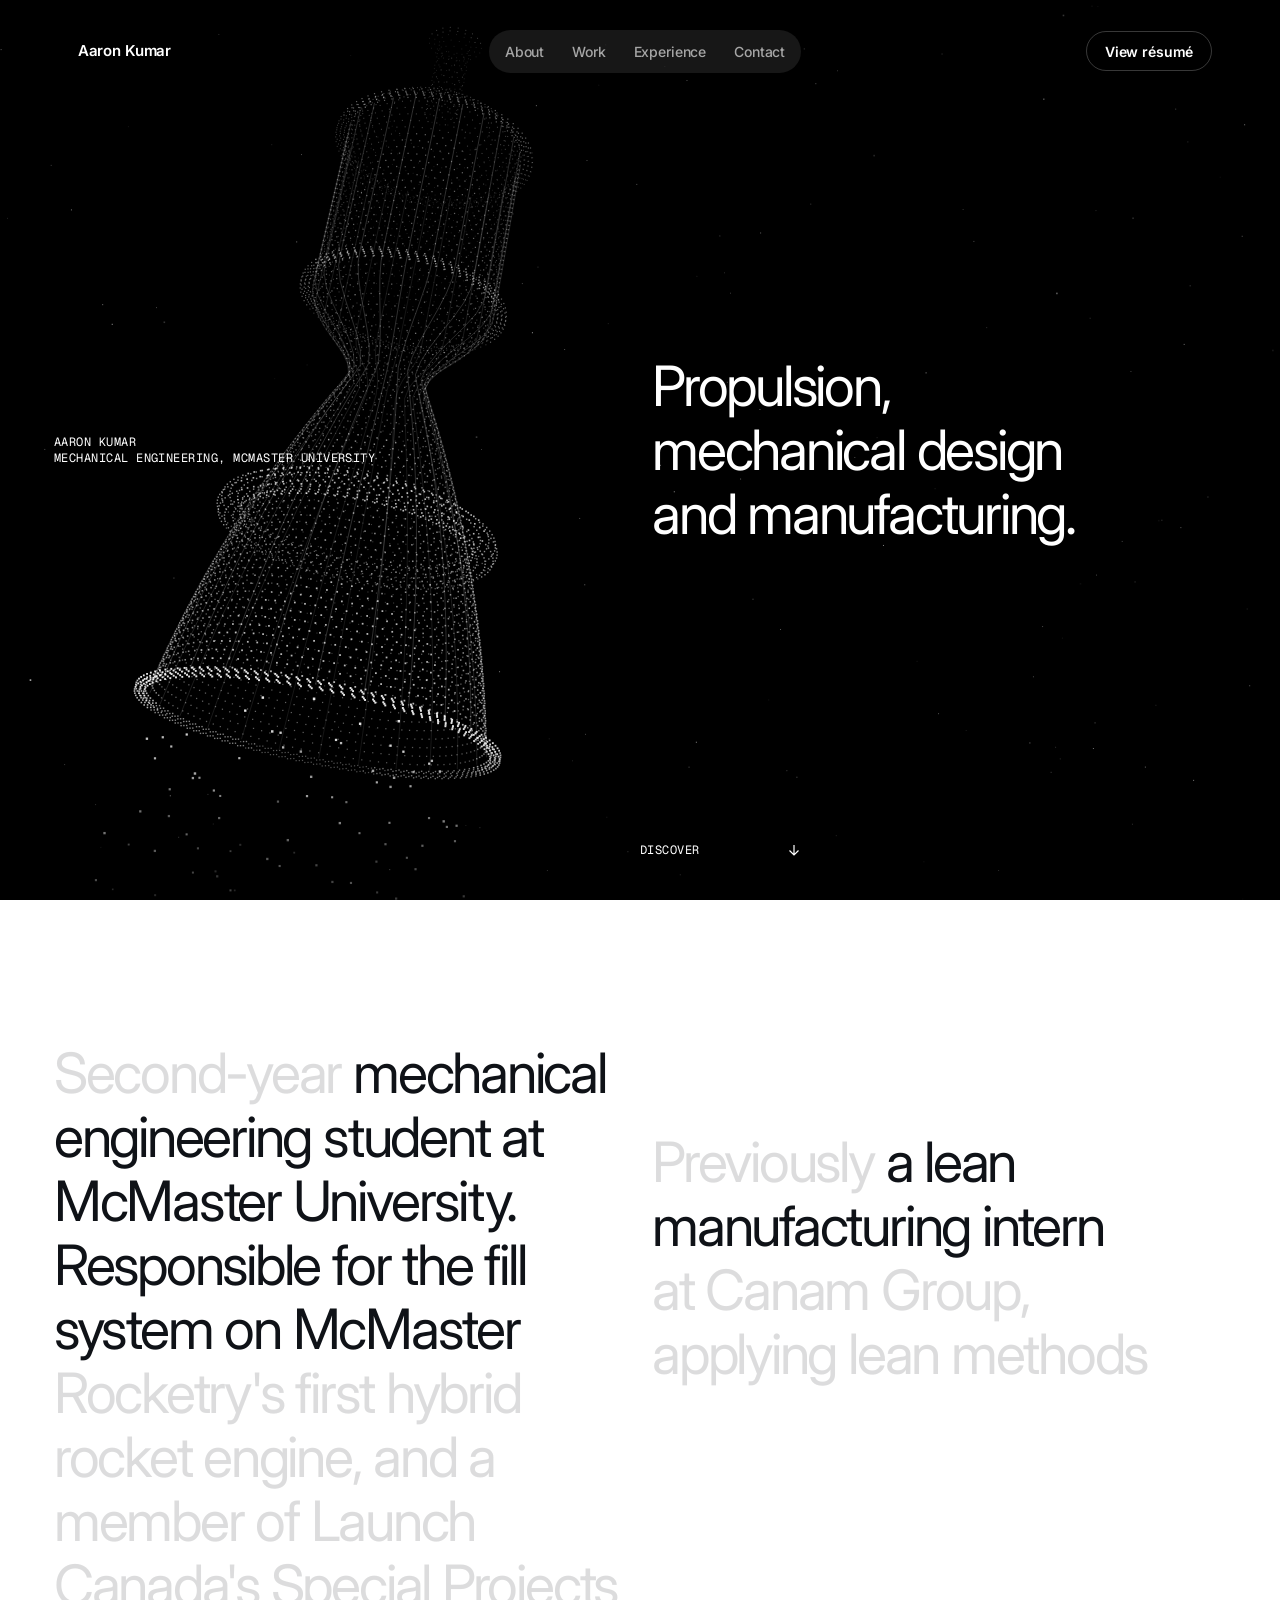
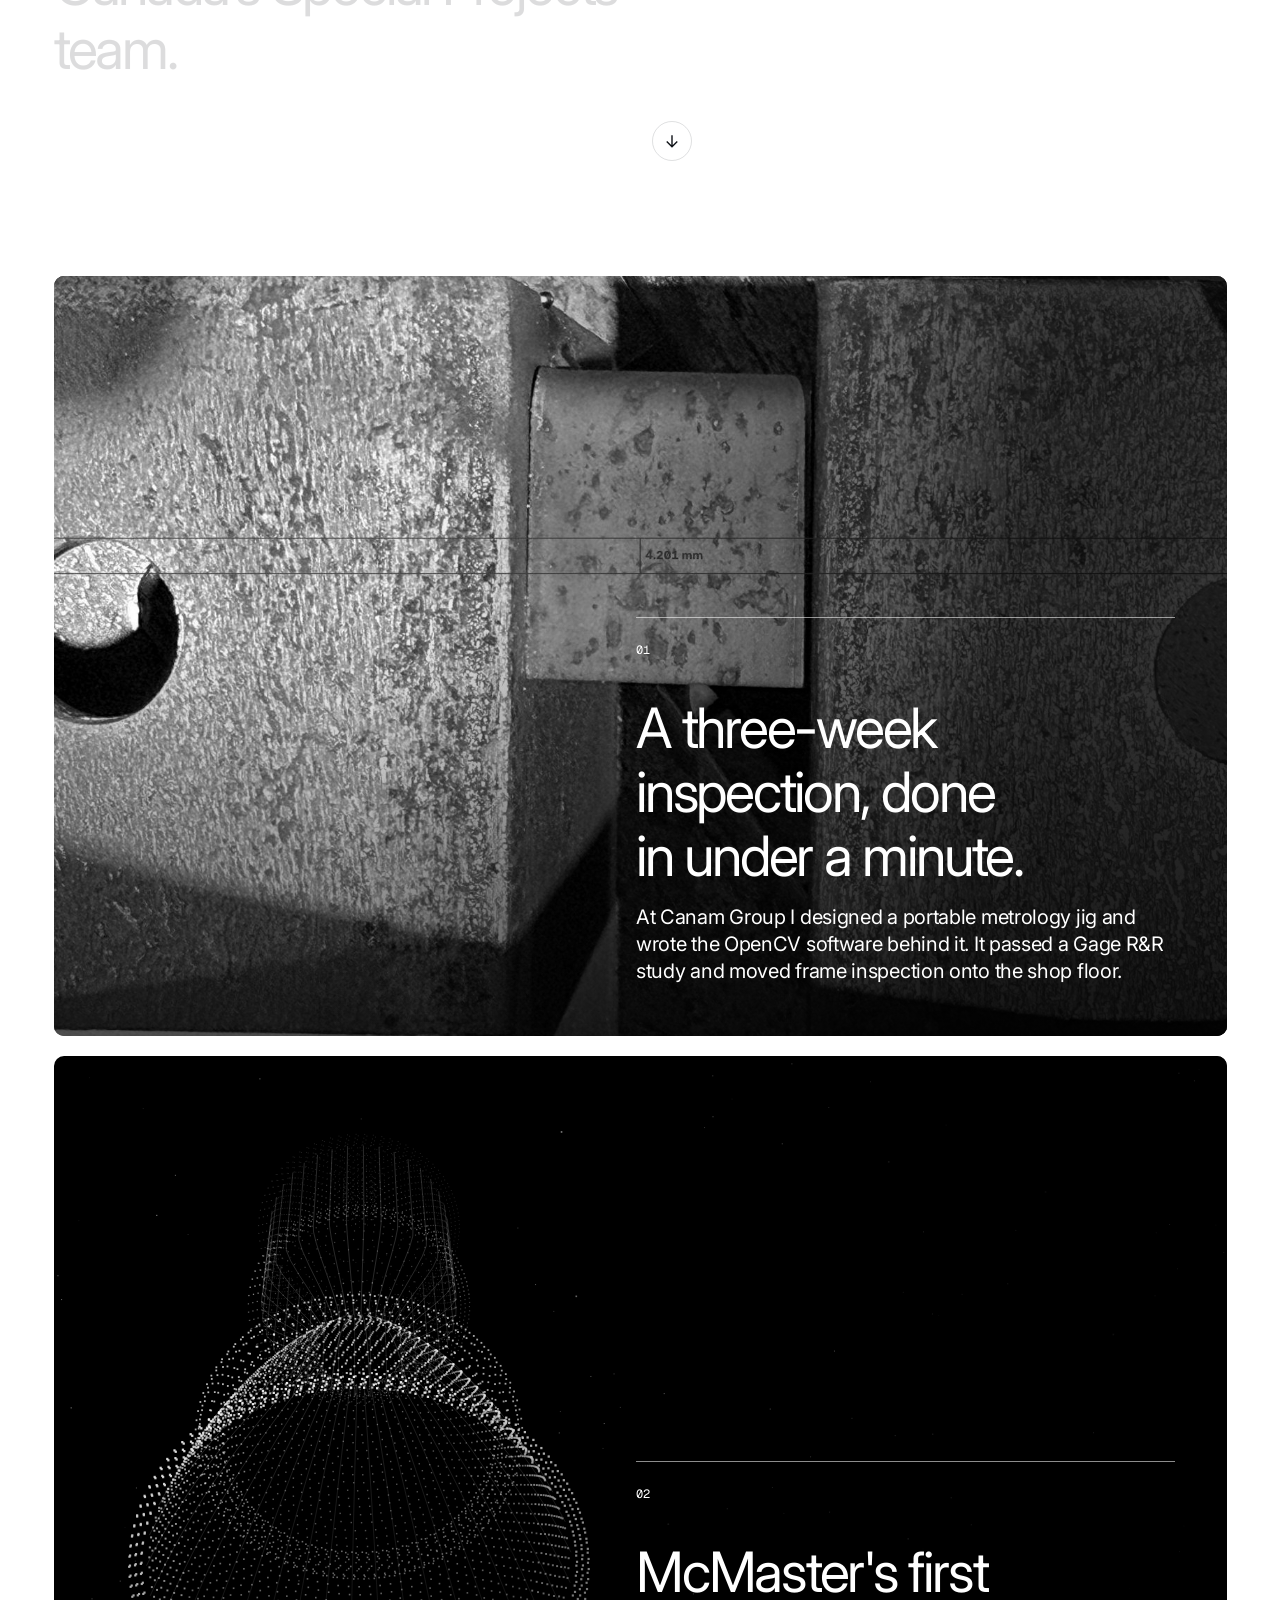
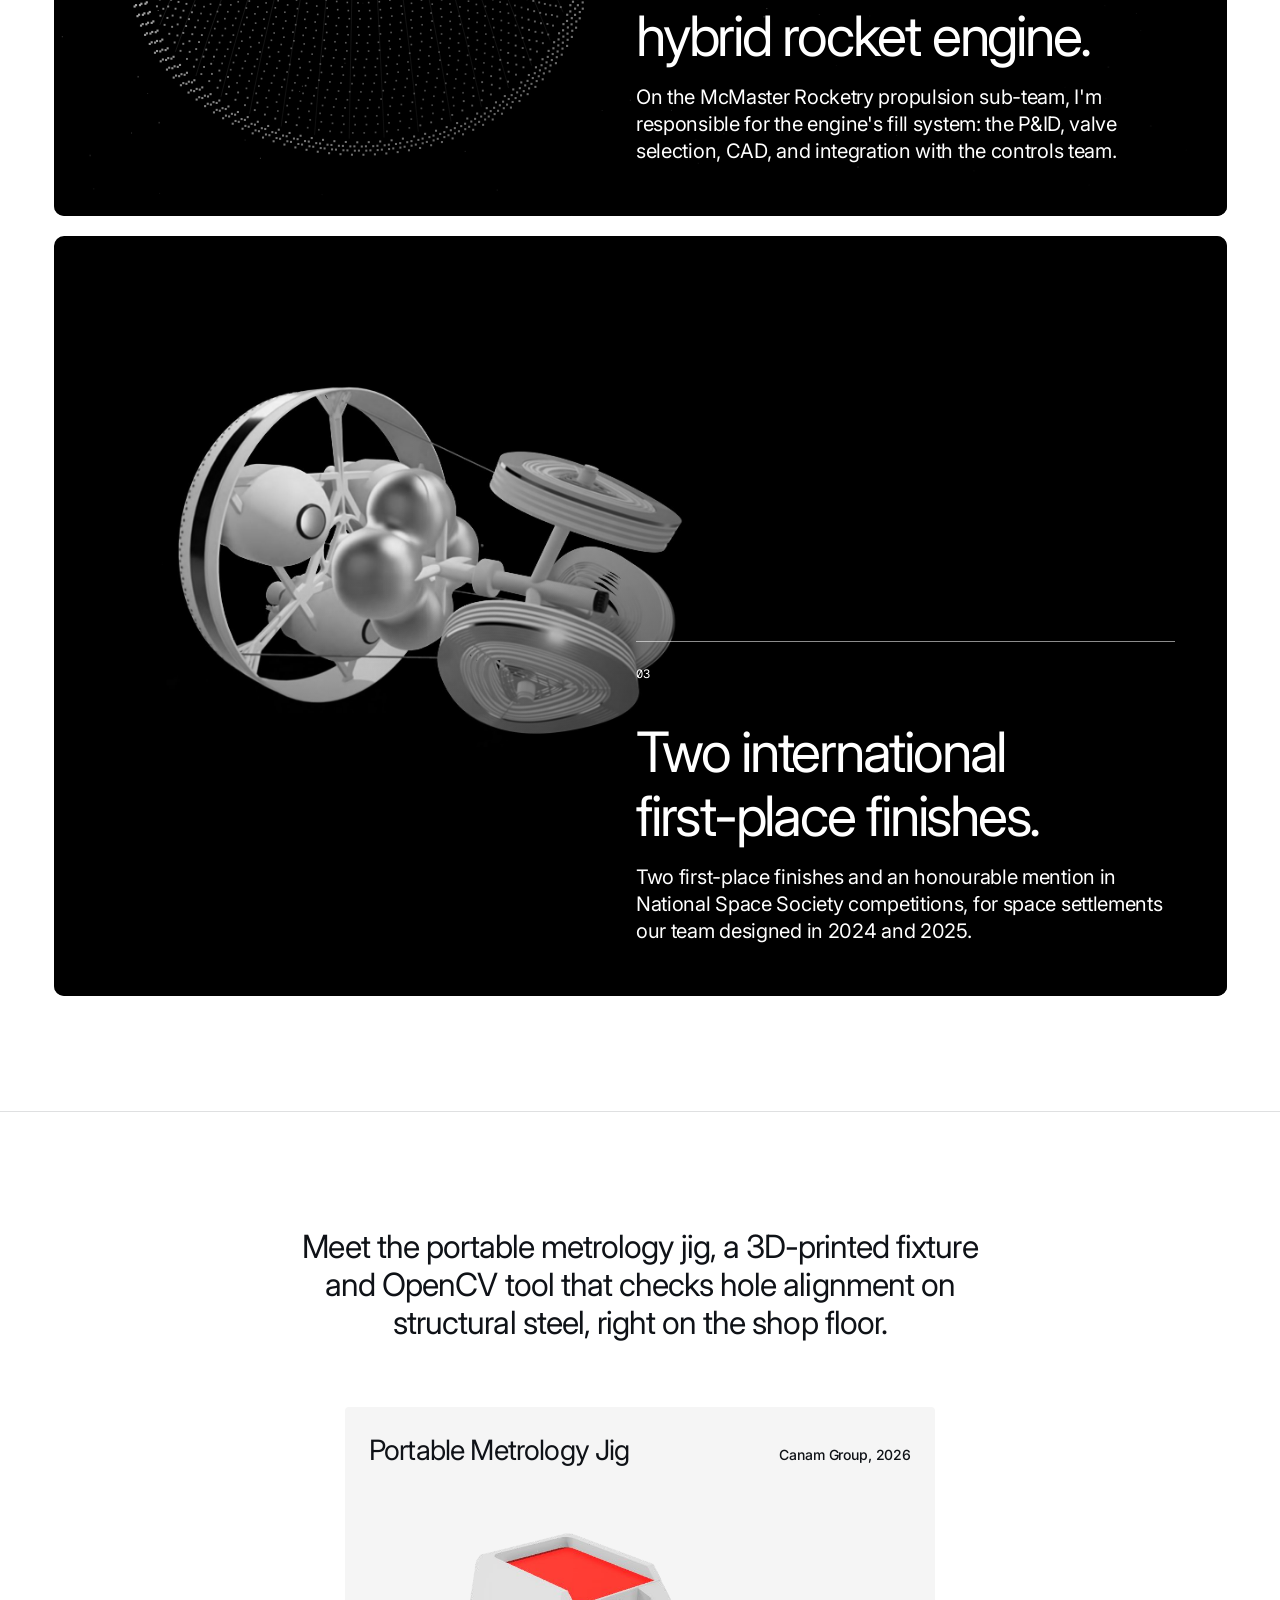
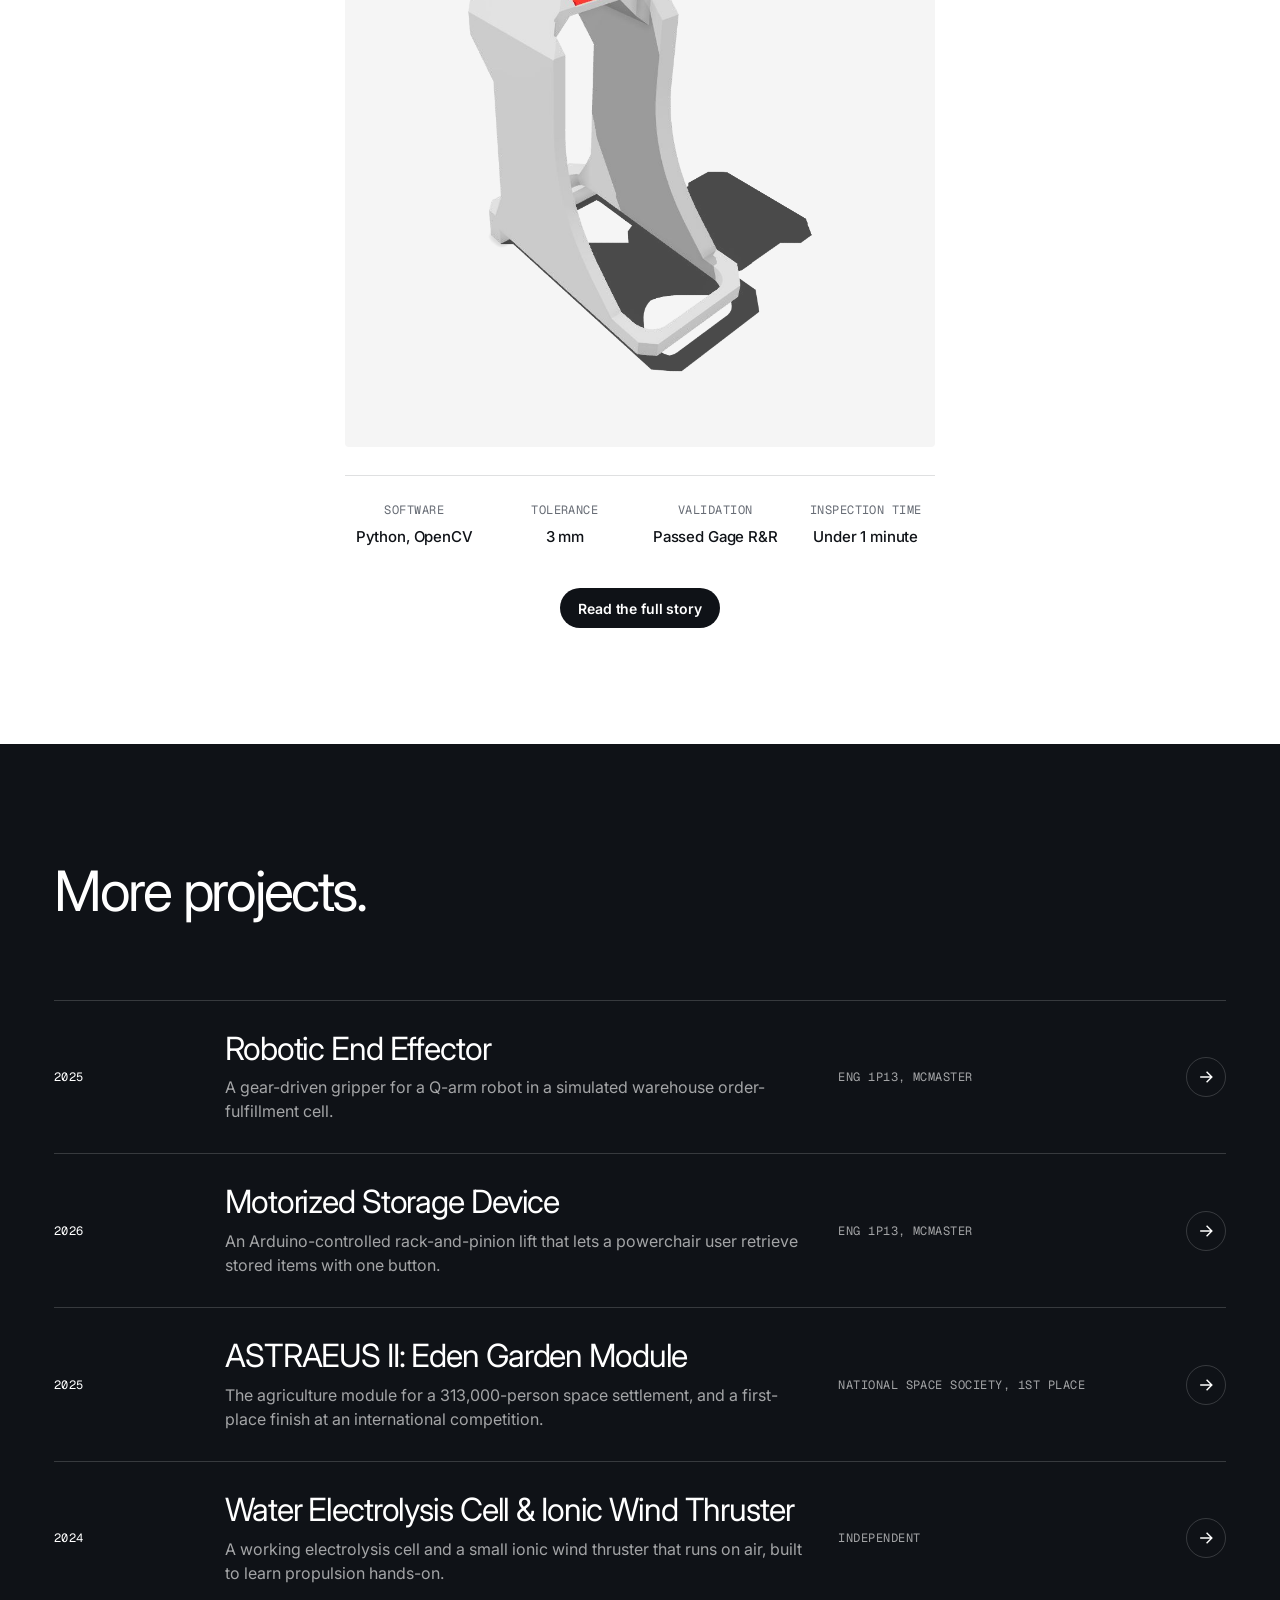
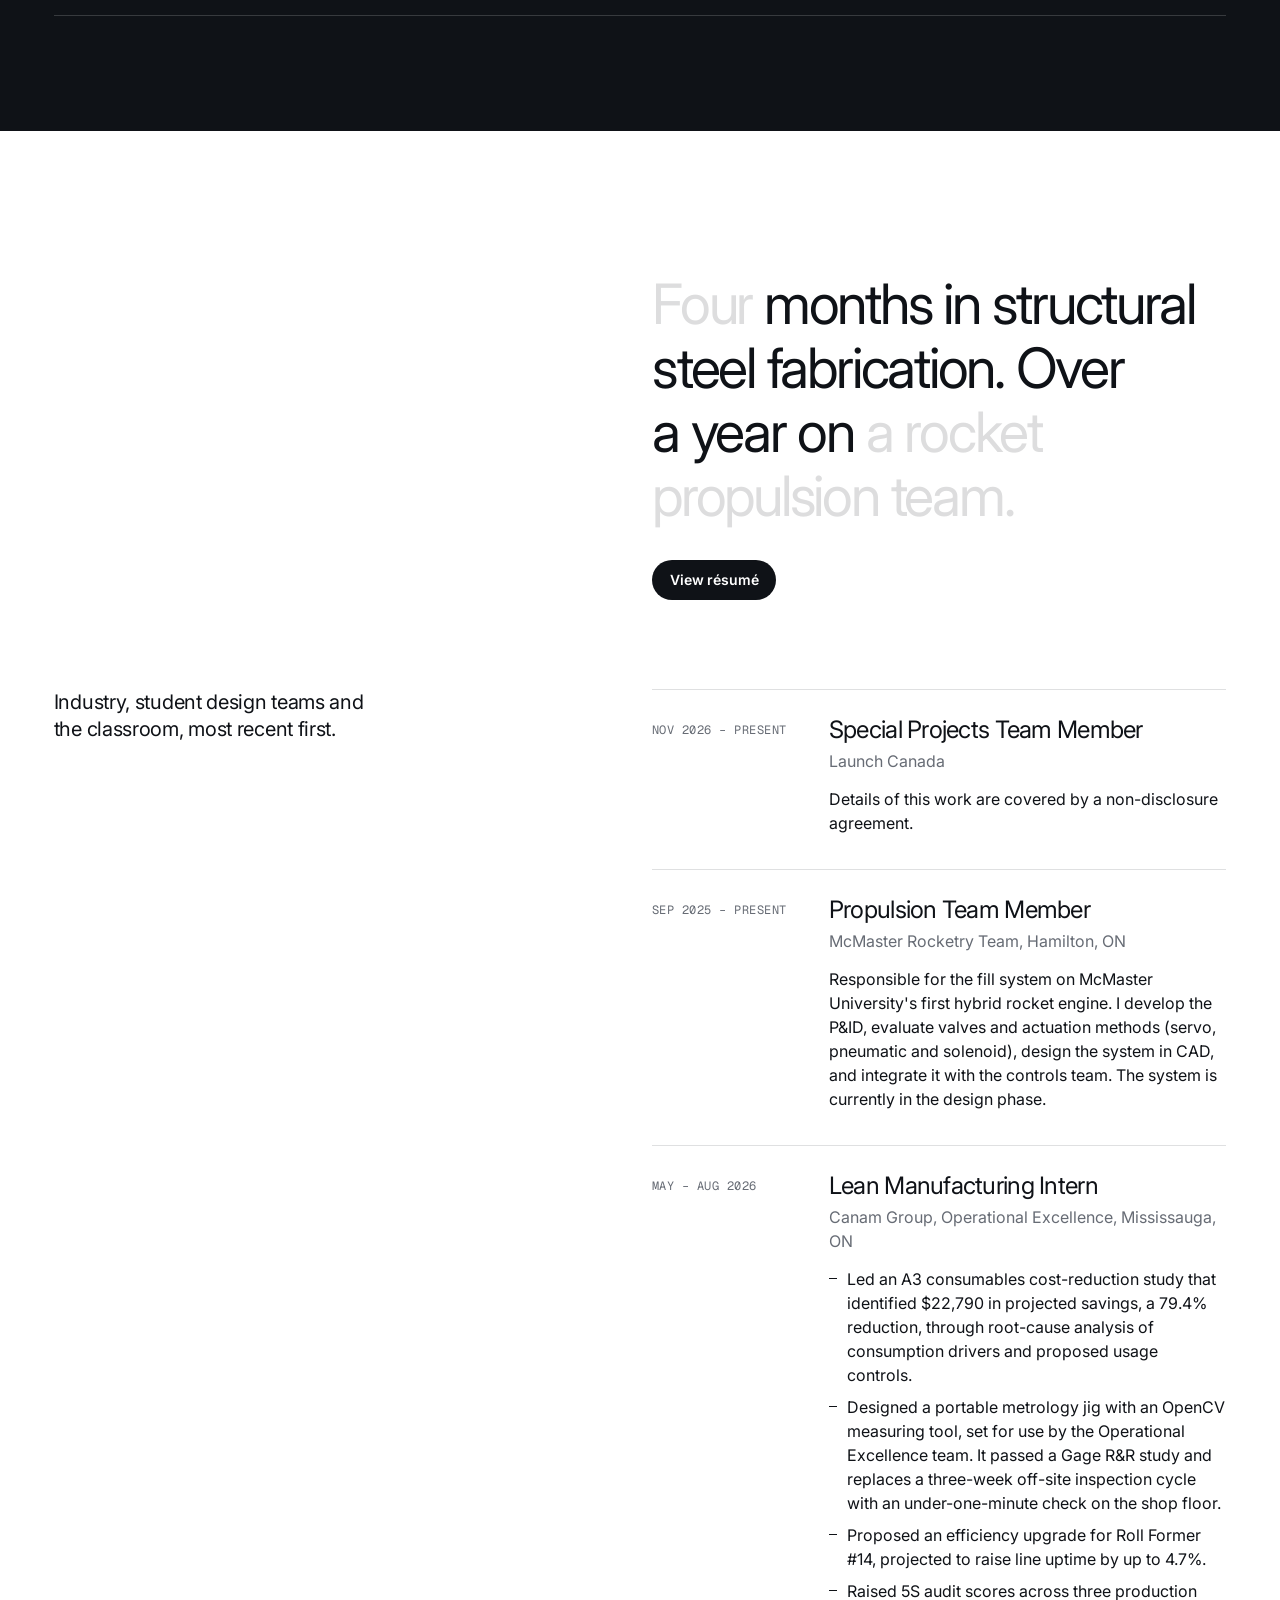
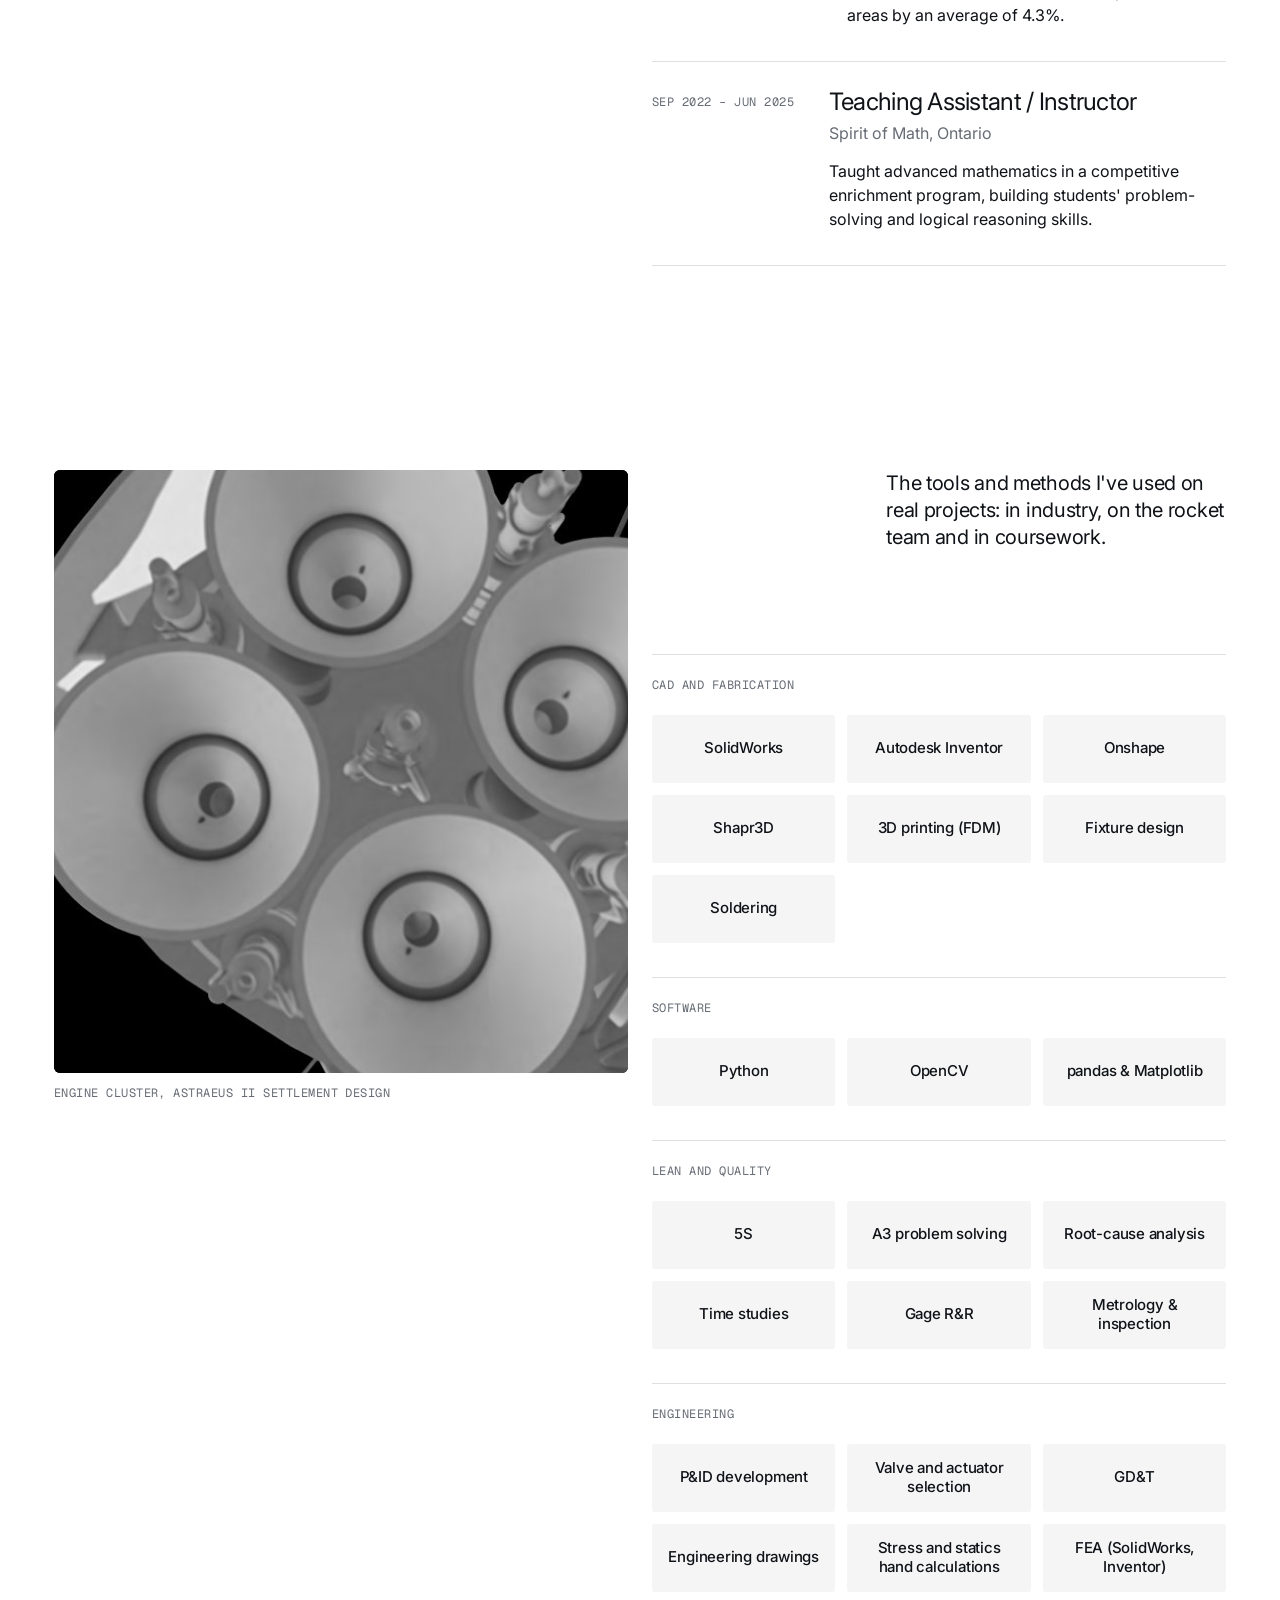
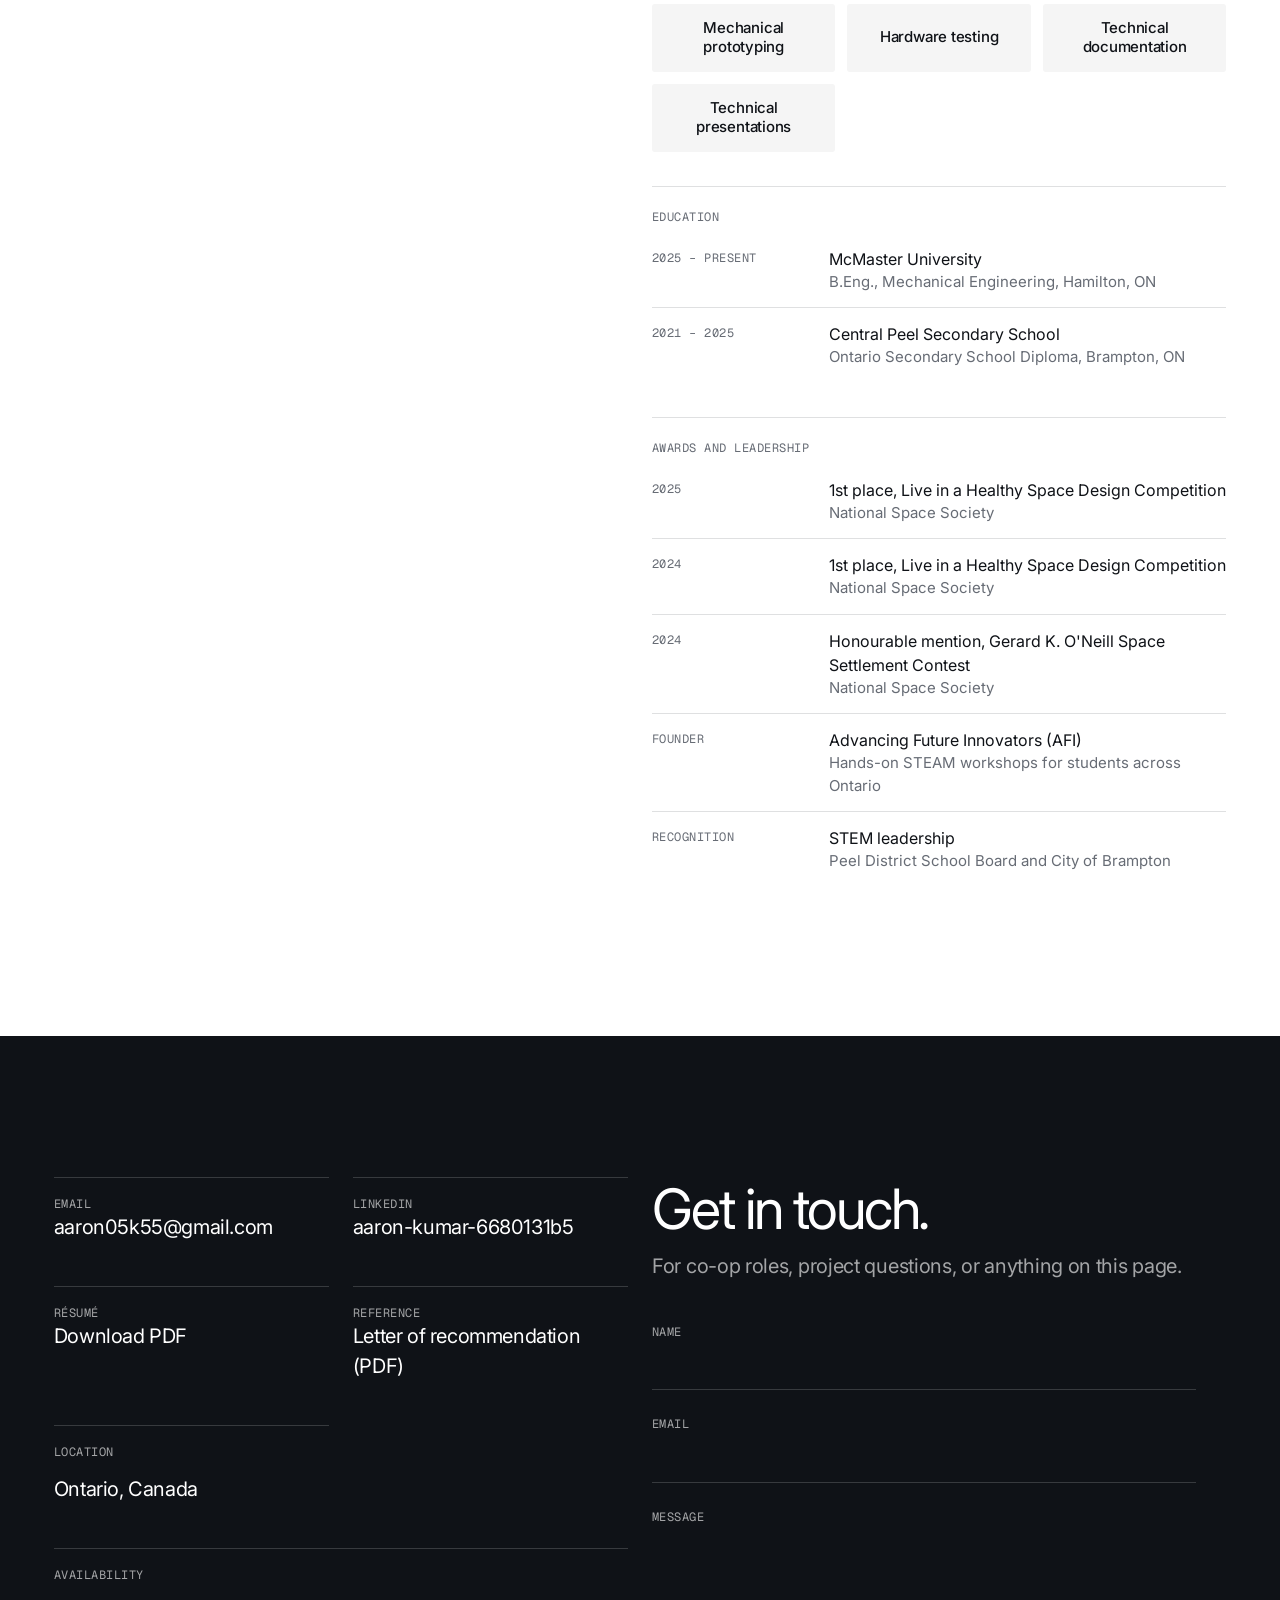
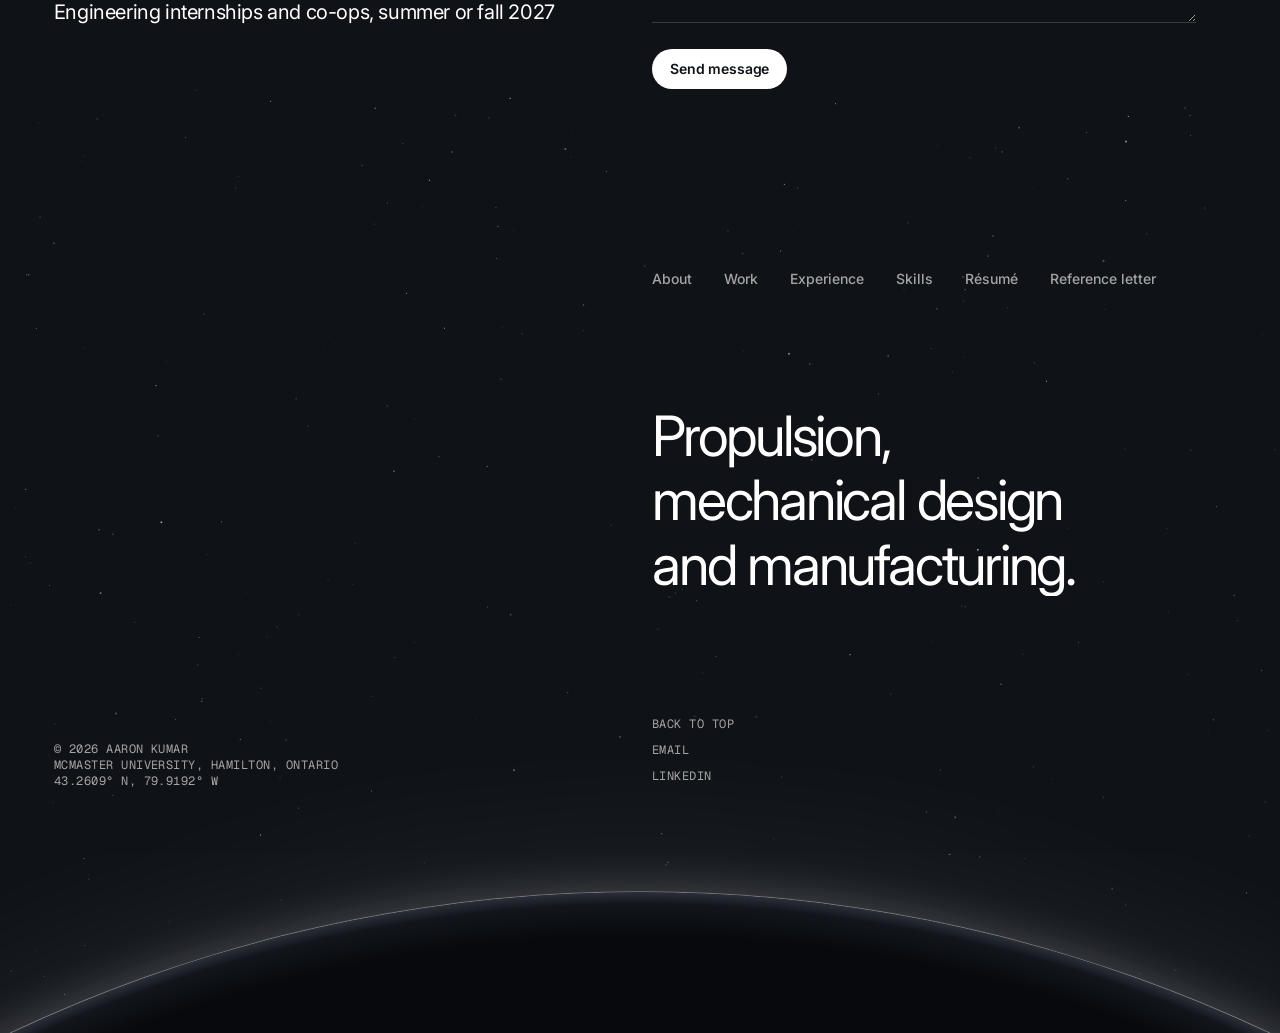
==== commit 9574679d: "Text edits: headline, rocketry fill-system role, Canam wording, skills - New headline and intro stat" ====
--- a/index.html
+++ b/index.html
@@ -4,11 +4,11 @@
 <meta charset="UTF-8">
 <meta name="viewport" content="width=device-width, initial-scale=1.0">
 <title>Aaron Kumar | Mechanical Engineering Portfolio</title>
-<meta name="description" content="Aaron Kumar is a mechanical engineering student at McMaster University. Propulsion on the McMaster Rocketry Team, inspection tooling and cost reduction at Canam Group, and three international space design awards.">
+<meta name="description" content="Aaron Kumar is a mechanical engineering student at McMaster University. Propulsion on the McMaster Rocketry Team, inspection tooling and cost reduction at Canam Group, and two international first-place space design awards.">
 <meta property="og:type" content="website">
 <meta property="og:url" content="https://aaronk.info/">
 <meta property="og:title" content="Aaron Kumar | Mechanical Engineering Portfolio">
-<meta property="og:description" content="Mechanical engineering, from CAD to the shop floor. Propulsion, inspection tooling and space systems design projects.">
+<meta property="og:description" content="Propulsion, mechanical design and manufacturing. Rocket propulsion, inspection tooling and space systems design projects.">
 <meta property="og:image" content="https://aaronk.info/img/astraeus-settlement-xl.jpg">
 <meta name="theme-color" content="#000000">
 <link rel="icon" href="data:image/svg+xml,%3Csvg xmlns='http://www.w3.org/2000/svg' viewBox='0 0 64 64'%3E%3Crect width='64' height='64' rx='14' fill='%23000'/%3E%3Ctext x='32' y='42' text-anchor='middle' font-family='Helvetica,Arial,sans-serif' font-weight='600' font-size='26' letter-spacing='-1' fill='%23fff'%3EAK%3C/text%3E%3C/svg%3E">
@@ -46,15 +46,15 @@
   <canvas class="hero__canvas" data-scene="engine" aria-hidden="true"></canvas>
   <div class="wrap hero__grid">
     <p class="label hero__eyebrow"><span>Aaron Kumar</span><span>Mechanical Engineering, McMaster University</span></p>
-    <h1 class="display hero__title">Mechanical engineering, from CAD to the shop floor.</h1>
+    <h1 class="display hero__title">Propulsion, mechanical design and manufacturing.</h1>
   </div>
   <a class="label hero__discover" href="#about">Discover <svg viewBox="0 0 12 12" fill="none" stroke="currentColor" stroke-width="1.2" aria-hidden="true"><path d="M6 1v10M1.5 6.5 6 11l4.5-4.5"/></svg></a>
 </section>
 
 <section class="statement wrap" id="about">
   <div class="statement__grid">
-    <h2 class="display statement__a" data-scrub>I'm a second-year mechanical engineering student at McMaster University, on the propulsion team building the school's first hybrid rocket engine.</h2>
-    <p class="display statement__b" data-scrub>I spent summer 2026 at Canam Group, designing inspection tools and delivering $22,790 in savings on a steel fabrication floor.</p>
+    <h2 class="display statement__a" data-scrub>Second-year mechanical engineering student at McMaster University. Responsible for the fill system on McMaster Rocketry's first hybrid rocket engine, and a member of Launch Canada's Special Projects team.</h2>
+    <p class="display statement__b" data-scrub>Previously a lean manufacturing intern at Canam Group, applying lean methods</p>
     <a class="round statement__next" href="#highlights" aria-label="Continue to highlights"><svg viewBox="0 0 12 12" fill="none" stroke="currentColor" stroke-width="1.2" aria-hidden="true"><path d="M6 1v10M1.5 6.5 6 11l4.5-4.5"/></svg></a>
   </div>
 </section>
@@ -80,7 +80,7 @@
         <div class="card__body">
           <span class="label">02</span>
           <h3 class="display">McMaster's first hybrid rocket engine.</h3>
-          <p class="lead">On the McMaster Rocketry propulsion sub-team, I work on mechanical design, subsystem development and hardware testing for the engine.</p>
+          <p class="lead">On the McMaster Rocketry propulsion sub-team, I'm responsible for the engine's fill system: the P&amp;ID, valve selection, CAD, and integration with the controls team.</p>
         </div>
         <div class="card__dim"></div>
       </div>
@@ -91,7 +91,7 @@
         <div class="card__shade"></div>
         <div class="card__body">
           <span class="label">03</span>
-          <h3 class="display">Three international design awards.</h3>
+          <h3 class="display">Two international first-place finishes.</h3>
           <p class="lead">Two first-place finishes and an honourable mention in National Space Society competitions, for space settlements our team designed in 2024 and 2025.</p>
         </div>
         <div class="card__dim"></div>
@@ -139,7 +139,7 @@
       </button>
       <button class="row" type="button" data-case="hho">
         <span class="label row__year">2024</span>
-        <span><span class="row__title">HHO Generator &amp; Ion Thruster</span><span class="row__sum">A working electrolysis cell and a small ion thruster that runs on air, built to learn propulsion hands-on.</span></span>
+        <span><span class="row__title">Water Electrolysis Cell &amp; Ionic Wind Thruster</span><span class="row__sum">A working electrolysis cell and a small ionic wind thruster that runs on air, built to learn propulsion hands-on.</span></span>
         <span class="label row__ctx">Independent</span>
         <span class="round" aria-hidden="true"><svg viewBox="0 0 12 12" fill="none" stroke="currentColor" stroke-width="1.2"><path d="M1 6h10M6.5 1.5 11 6l-4.5 4.5"/></svg></span>
       </button>
@@ -150,7 +150,7 @@
 <section class="banner wrap" id="experience">
   <div class="banner__grid">
     <div class="banner__body">
-      <h2 class="display" data-scrub>Four months in a steel plant. Over a year on a rocket team. Three years teaching math.</h2>
+      <h2 class="display" data-scrub>Four months in structural steel fabrication. Over a year on a rocket propulsion team.</h2>
       <a class="pill pill--dark" href="resume.pdf" target="_blank" rel="noopener">View résumé</a>
     </div>
   </div>
@@ -165,7 +165,7 @@
         <div>
           <h3 class="xp__role">Special Projects Team Member</h3>
           <p class="xp__org">Launch Canada</p>
-          <p class="xp__text">Member of Launch Canada's Special Projects team. The work is covered by a non-disclosure agreement, so the details aren't shared here.</p>
+          <p class="xp__text">Details of this work are covered by a non-disclosure agreement.</p>
         </div>
       </article>
       <article class="xp__item" data-rise>
@@ -173,7 +173,7 @@
         <div>
           <h3 class="xp__role">Propulsion Team Member</h3>
           <p class="xp__org">McMaster Rocketry Team, Hamilton, ON</p>
-          <p class="xp__text">Part of the propulsion sub-team designing and building McMaster University's first hybrid rocket engine. I work on mechanical design, subsystem development and hardware testing of propulsion components, and contribute to systems integration and design iteration.</p>
+          <p class="xp__text">Responsible for the fill system on McMaster University's first hybrid rocket engine. I develop the P&amp;ID, evaluate valves and actuation methods (servo, pneumatic and solenoid), design the system in CAD, and integrate it with the controls team. The system is currently in the design phase.</p>
         </div>
       </article>
       <article class="xp__item" data-rise>
@@ -182,19 +182,11 @@
           <h3 class="xp__role">Lean Manufacturing Intern</h3>
           <p class="xp__org">Canam Group, Operational Excellence, Mississauga, ON</p>
           <ul class="xp__text">
-            <li>Led an A3 consumables cost-reduction project that delivered $22,790.65 in savings, a 79.4% reduction, through root-cause analysis of consumption drivers and standardized usage controls.</li>
-            <li>Designed and deployed a portable metrology jig with an OpenCV measuring tool. It passed a Gage R&amp;R study and cut a three-week frame inspection cycle to under one minute.</li>
+            <li>Led an A3 consumables cost-reduction study that identified $22,790 in projected savings, a 79.4% reduction, through root-cause analysis of consumption drivers and proposed usage controls.</li>
+            <li>Designed a portable metrology jig with an OpenCV measuring tool, set for use by the Operational Excellence team. It passed a Gage R&amp;R study and replaces a three-week off-site inspection cycle with an under-one-minute check on the shop floor.</li>
             <li>Proposed an efficiency upgrade for Roll Former #14, projected to raise line uptime by up to 4.7%.</li>
             <li>Raised 5S audit scores across three production areas by an average of 4.3%.</li>
           </ul>
-        </div>
-      </article>
-      <article class="xp__item" data-rise>
-        <p class="label xp__date">Sep 2023 – Jun 2025</p>
-        <div>
-          <h3 class="xp__role">Initiative Contributor</h3>
-          <p class="xp__org">Peel Engineering and Math Learning Initiative, Ontario</p>
-          <p class="xp__text">Supported outreach that widened student access to engineering, math and applied technical learning.</p>
         </div>
       </article>
       <article class="xp__item" data-rise>
@@ -219,7 +211,7 @@
       <p class="lead tools__intro">The tools and methods I've used on real projects: in industry, on the rocket team and in coursework.</p>
       <div class="tools__group">
         <h3 class="label">CAD and fabrication</h3>
-        <ul class="tiles" data-tiles><li>SolidWorks</li><li>Autodesk Inventor</li><li>Onshape</li><li>Shapr3D</li><li>3D printing (FDM)</li><li>Fixture design</li></ul>
+        <ul class="tiles" data-tiles><li>SolidWorks</li><li>Autodesk Inventor</li><li>Onshape</li><li>Shapr3D</li><li>3D printing (FDM)</li><li>Fixture design</li><li>Soldering</li></ul>
       </div>
       <div class="tools__group">
         <h3 class="label">Software</h3>
@@ -231,7 +223,7 @@
       </div>
       <div class="tools__group">
         <h3 class="label">Engineering</h3>
-        <ul class="tiles" data-tiles><li>Propulsion systems</li><li>Space systems design</li><li>Mechanical prototyping</li><li>Hardware testing</li><li>Technical documentation</li><li>Technical presentations</li></ul>
+        <ul class="tiles" data-tiles><li>P&amp;ID development</li><li>Valve and actuator selection</li><li>GD&amp;T</li><li>Engineering drawings</li><li>Stress and statics hand calculations</li><li>FEA (SolidWorks, Inventor)</li><li>Mechanical prototyping</li><li>Hardware testing</li><li>Technical documentation</li><li>Technical presentations</li></ul>
       </div>
       <div class="tools__group">
         <h3 class="label">Education</h3>
@@ -260,6 +252,7 @@
       <a href="mailto:aaron05k55@gmail.com"><span class="label">Email</span><span class="val">aaron05k55@gmail.com</span></a>
       <a href="https://www.linkedin.com/in/aaron-kumar-6680131b5" target="_blank" rel="noopener"><span class="label">LinkedIn</span><span class="val">aaron-kumar-6680131b5</span></a>
       <a href="resume.pdf" target="_blank" rel="noopener"><span class="label">Résumé</span><span class="val">Download PDF</span></a>
+      <a href="peel-reference.pdf" target="_blank" rel="noopener"><span class="label">Reference</span><span class="val">Letter of recommendation (PDF)</span></a>
       <div><span class="label">Location</span><span class="val">Ontario, Canada</span></div>
       <div class="contact__wide"><span class="label">Availability</span><span class="val">Engineering internships and co-ops, summer or fall 2027</span></div>
     </div>
@@ -288,8 +281,9 @@
         <a href="#experience">Experience</a>
         <a href="#skills">Skills</a>
         <a href="resume.pdf" target="_blank" rel="noopener">Résumé</a>
+        <a href="peel-reference.pdf" target="_blank" rel="noopener">Reference letter</a>
       </nav>
-      <p class="display footer__tag">Mechanical engineering, from CAD to the shop floor.</p>
+      <p class="display footer__tag">Propulsion, mechanical design and manufacturing.</p>
       <div class="footer__meta label">
         <p>© 2026 Aaron Kumar<br>McMaster University, Hamilton, Ontario<br>43.2609° N, 79.9192° W</p>
         <p><a href="#top">Back to top</a><a href="mailto:aaron05k55@gmail.com">Email</a><a href="https://www.linkedin.com/in/aaron-kumar-6680131b5" target="_blank" rel="noopener">LinkedIn</a></p>
@@ -309,7 +303,7 @@
 
     <article class="case" id="case-jig" hidden>
       <h2 class="display">Portable Metrology Jig</h2>
-      <p class="case__meta label">Canam Group internship, 2026 · Deployed, passed Gage R&amp;R</p>
+      <p class="case__meta label">Canam Group internship, 2026 · Passed Gage R&amp;R, handed off to the Operational Excellence team</p>
       <dl class="case__body">
         <div><dt class="label">Problem</dt><dd>Checking whether the holes on a structural part lined up meant scanning the part and transporting it for inspection, a cycle of about three weeks.</dd></div>
         <div><dt class="label">Fixture</dt><dd>A 3D-printed fixture holds the camera in a fixed position over the part, so a single calibration converts pixels to millimetres for every photo taken on the shop floor.</dd></div>
@@ -330,7 +324,7 @@
       <dl class="case__body">
         <div><dt class="label">Brief</dt><dd>Design a gripper for a Q-arm robotic system that picks and places items in a simulated warehouse order-fulfillment cell.</dd></div>
         <div><dt class="label">My role</dt><dd>Subject Matter Expert for the team. I designed the initial concept, led all CAD iterations in Autodesk Inventor, produced the exploded drawings, and wrote the Python customer_summary() function for the order logic.</dd></div>
-        <div><dt class="label">Iteration</dt><dd>For the final version I redesigned the gripper with longer leverage and shorter arms to increase torque output.</dd></div>
+        <div><dt class="label">Iteration</dt><dd>For the final version I redesigned the gripper with longer leverage and shorter arms to increase grip force.</dd></div>
         <div><dt class="label">Build</dt><dd>A gear-driven mechanism, 3D-printed for rapid iteration.</dd></div>
       </dl>
       <div class="case__links"><a class="pill pill--dark" href="https://loving-orchestra-a90.notion.site/P1-End-Effector-2dd60f3d73ef81b49e65c26e7eda62b2" target="_blank" rel="noopener">Read the full report</a></div>
@@ -369,17 +363,17 @@
     </article>
 
     <article class="case" id="case-hho" hidden>
-      <h2 class="display">HHO Generator &amp; Ion Thruster</h2>
+      <h2 class="display">Water Electrolysis Cell &amp; Ionic Wind Thruster</h2>
       <p class="case__meta label">Independent, 2024</p>
       <dl class="case__body">
-        <div><dt class="label">HHO generator</dt><dd>An electrolysis cell that splits water into hydrogen and oxygen, using an alkaline electrolyte (KOH or NaOH) to raise conductivity. I explored what drives its efficiency: electrolyte concentration, electrode surface area, operating temperature, and pulsed versus steady DC.</dd></div>
-        <div><dt class="label">Ion thruster</dt><dd>A small-scale thruster that uses air as propellant: a copper-tube ionization chamber with a steel-brush cathode. A high-voltage DC supply ionizes the air, and the electric field accelerates the ions to produce thrust, visible as a blue glow.</dd></div>
+        <div><dt class="label">Water electrolysis cell</dt><dd>An electrolysis cell that splits water into hydrogen and oxygen, using an alkaline electrolyte (KOH or NaOH) to raise conductivity. I explored what drives its efficiency: electrolyte concentration, electrode surface area, operating temperature, and pulsed versus steady DC.</dd></div>
+        <div><dt class="label">Ionic wind thruster</dt><dd>A small-scale thruster that uses air as propellant: a copper-tube ionization chamber with a steel-brush cathode. A high-voltage DC supply ionizes the air, and the electric field accelerates the ions to produce thrust, visible as a blue glow.</dd></div>
         <div><dt class="label">Where it led</dt><dd>Both builds fed into the propulsion and fuelling sections of the award-winning ASTRAEUS II settlement design.</dd></div>
       </dl>
       <div class="case__gallery">
-        <figure class="wide"><img src="img/ion-thruster-firing.jpg" alt="Ion thruster glowing blue while running" width="494" height="270" loading="lazy"><figcaption>Ion thruster running at over 30,000 volts.</figcaption></figure>
+        <figure class="wide"><img src="img/ion-thruster-firing.jpg" alt="Ion thruster glowing blue while running" width="494" height="270" loading="lazy"><figcaption>Ionic wind thruster running at over 30,000 volts.</figcaption></figure>
         <figure><img src="img/ion-thruster.jpg" alt="Copper ion thruster assembly with steel brush cathode" width="356" height="267" loading="lazy"><figcaption>Thruster assembly: copper ionization chamber and steel-brush cathode.</figcaption></figure>
-        <figure><img src="img/hho-electrolysis.jpg" alt="Gas bubbles forming on electrodes in the HHO generator" width="319" height="346" loading="lazy"><figcaption>HHO gas forming at the electrodes.</figcaption></figure>
+        <figure><img src="img/hho-electrolysis.jpg" alt="Gas bubbles forming on electrodes in the HHO generator" width="319" height="346" loading="lazy"><figcaption>Hydrogen and oxygen forming at the electrodes.</figcaption></figure>
       </div>
       <div class="case__links"><a class="pill pill--dark" href="mainsub.pdf" target="_blank" rel="noopener">Read more in the ASTRAEUS II report (PDF)</a></div>
     </article>
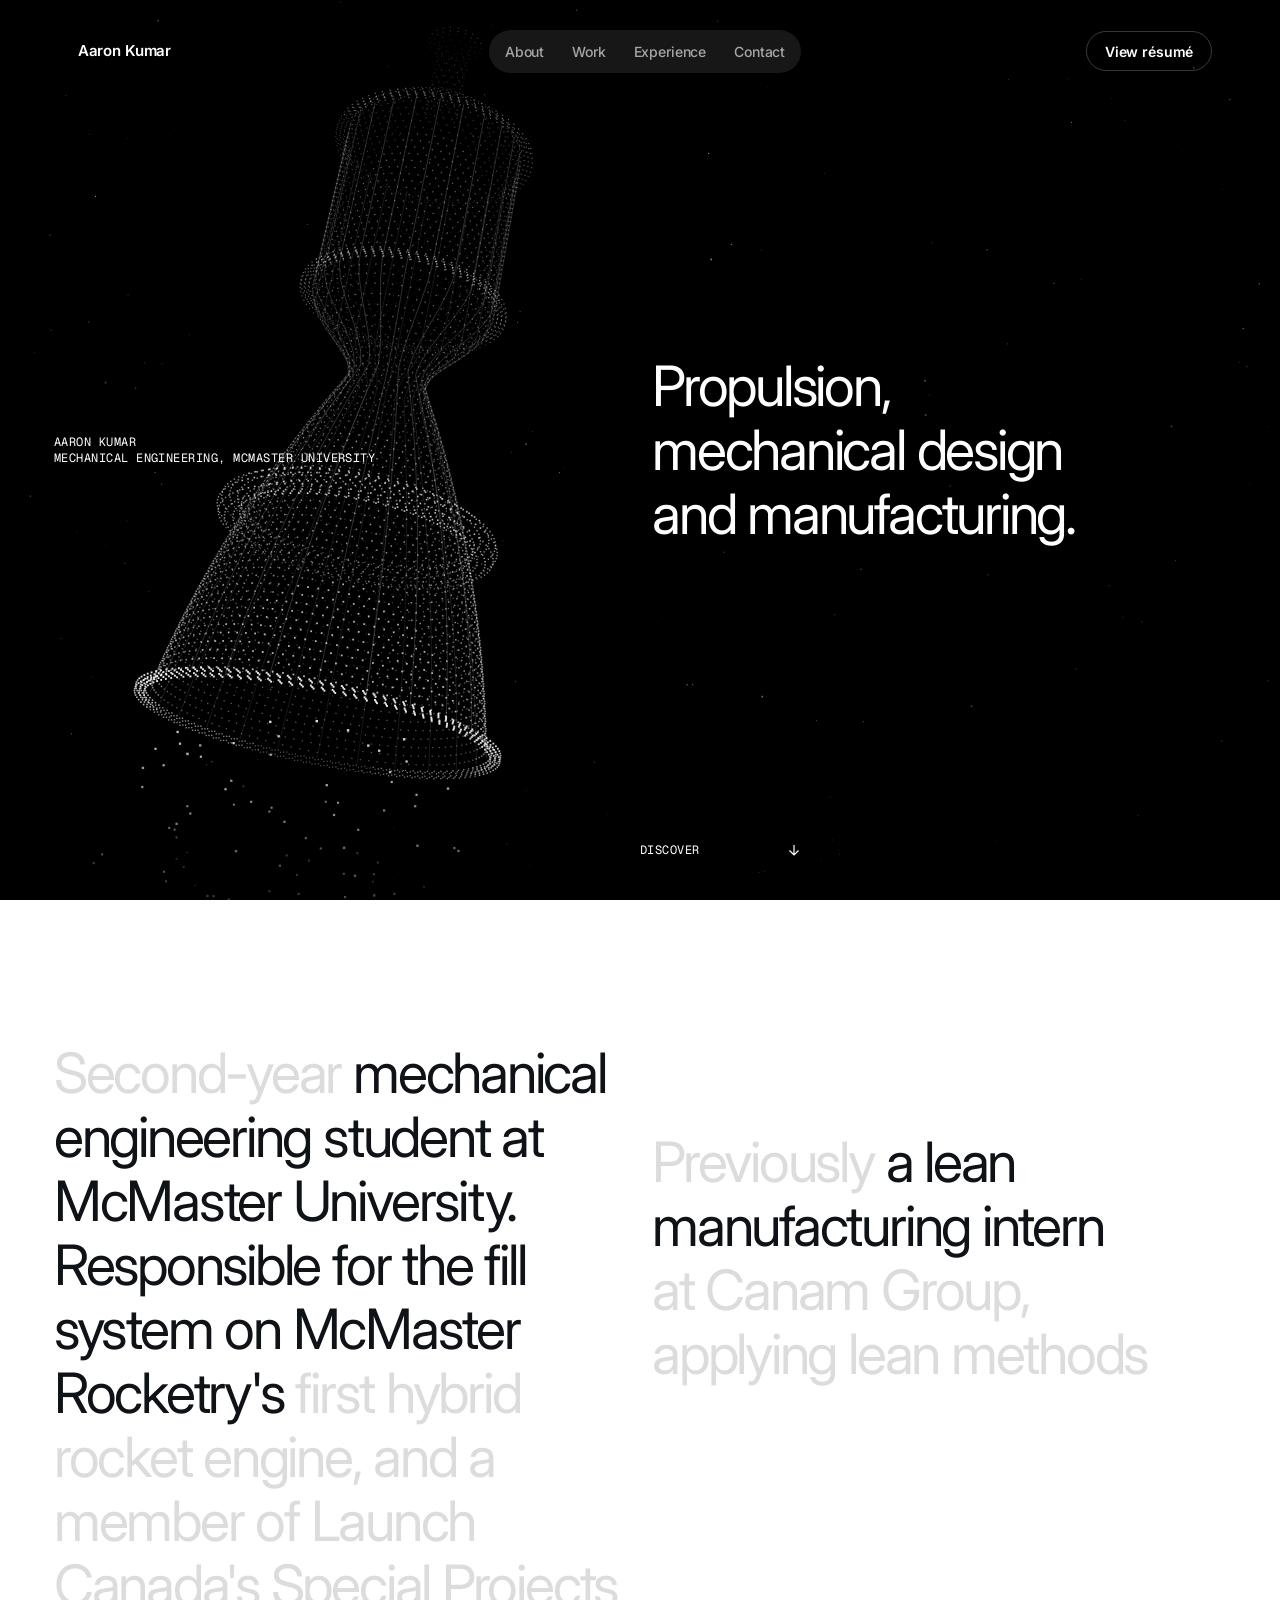
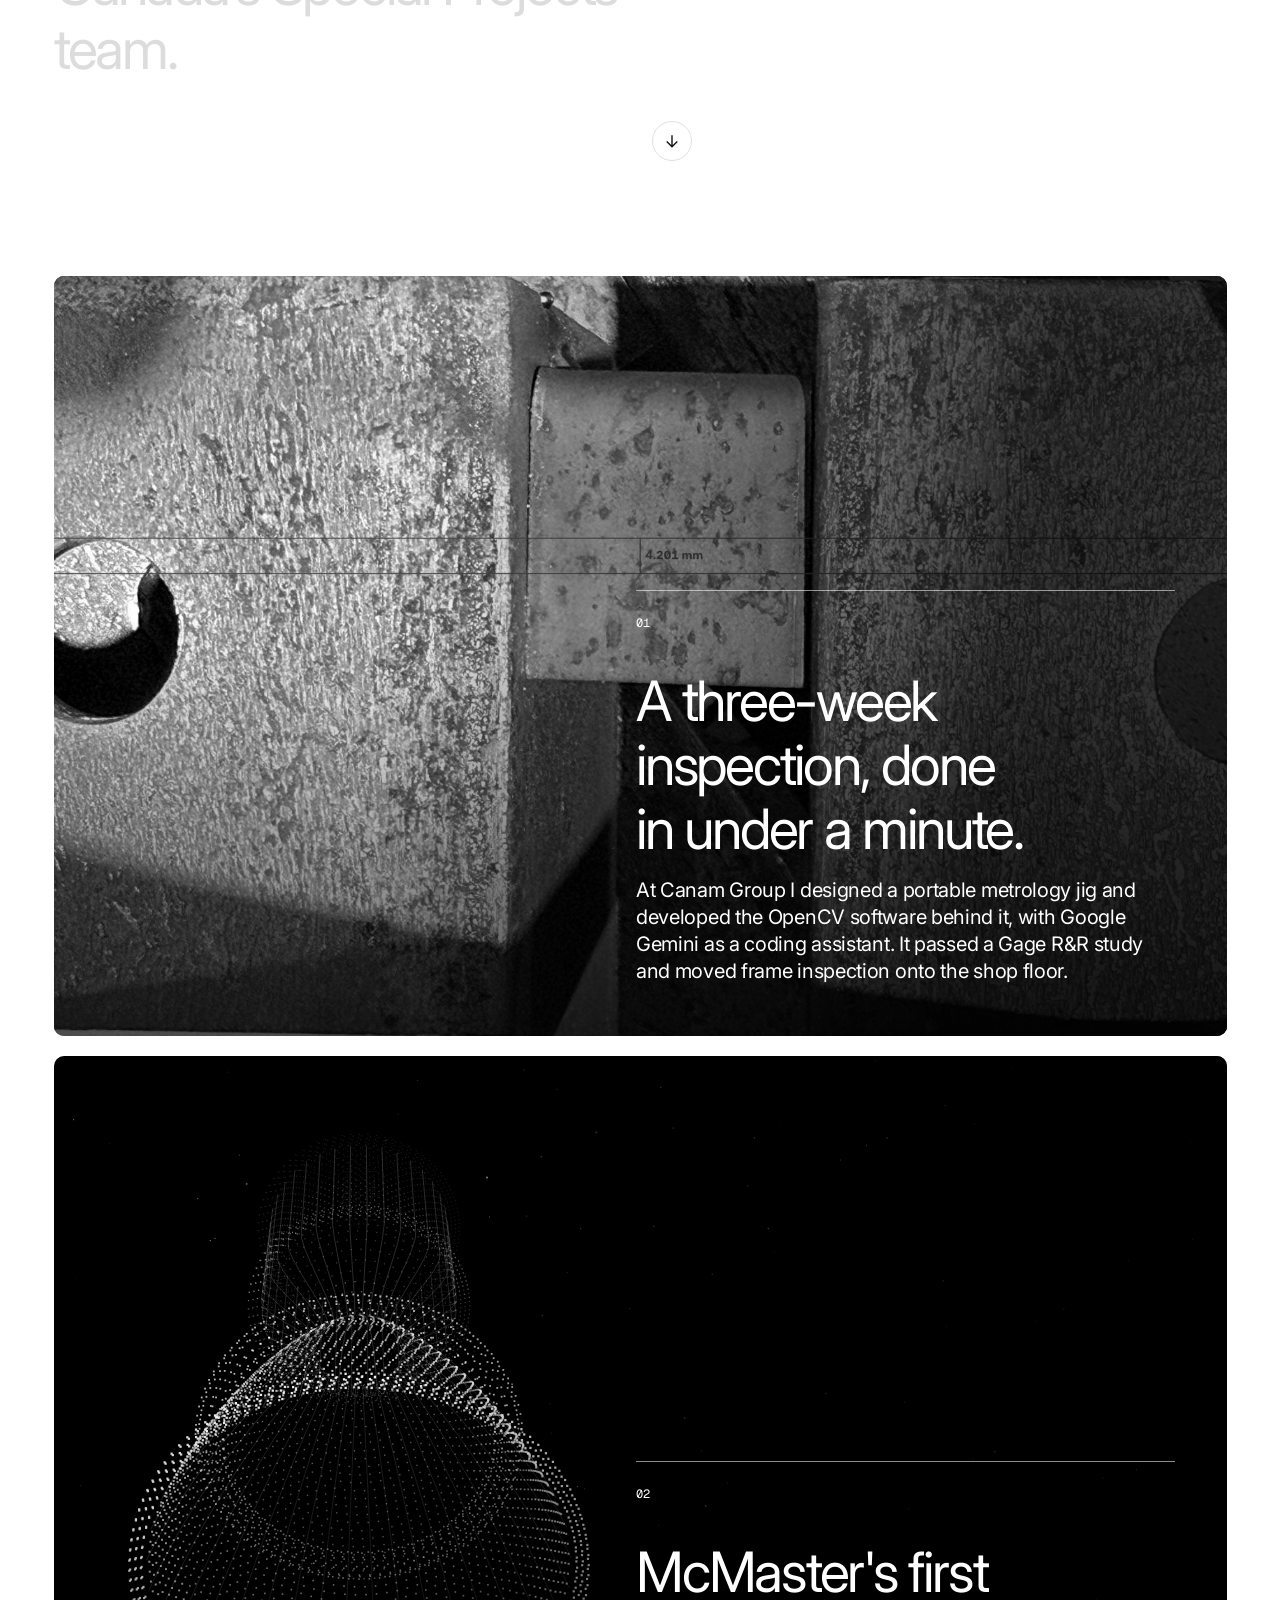
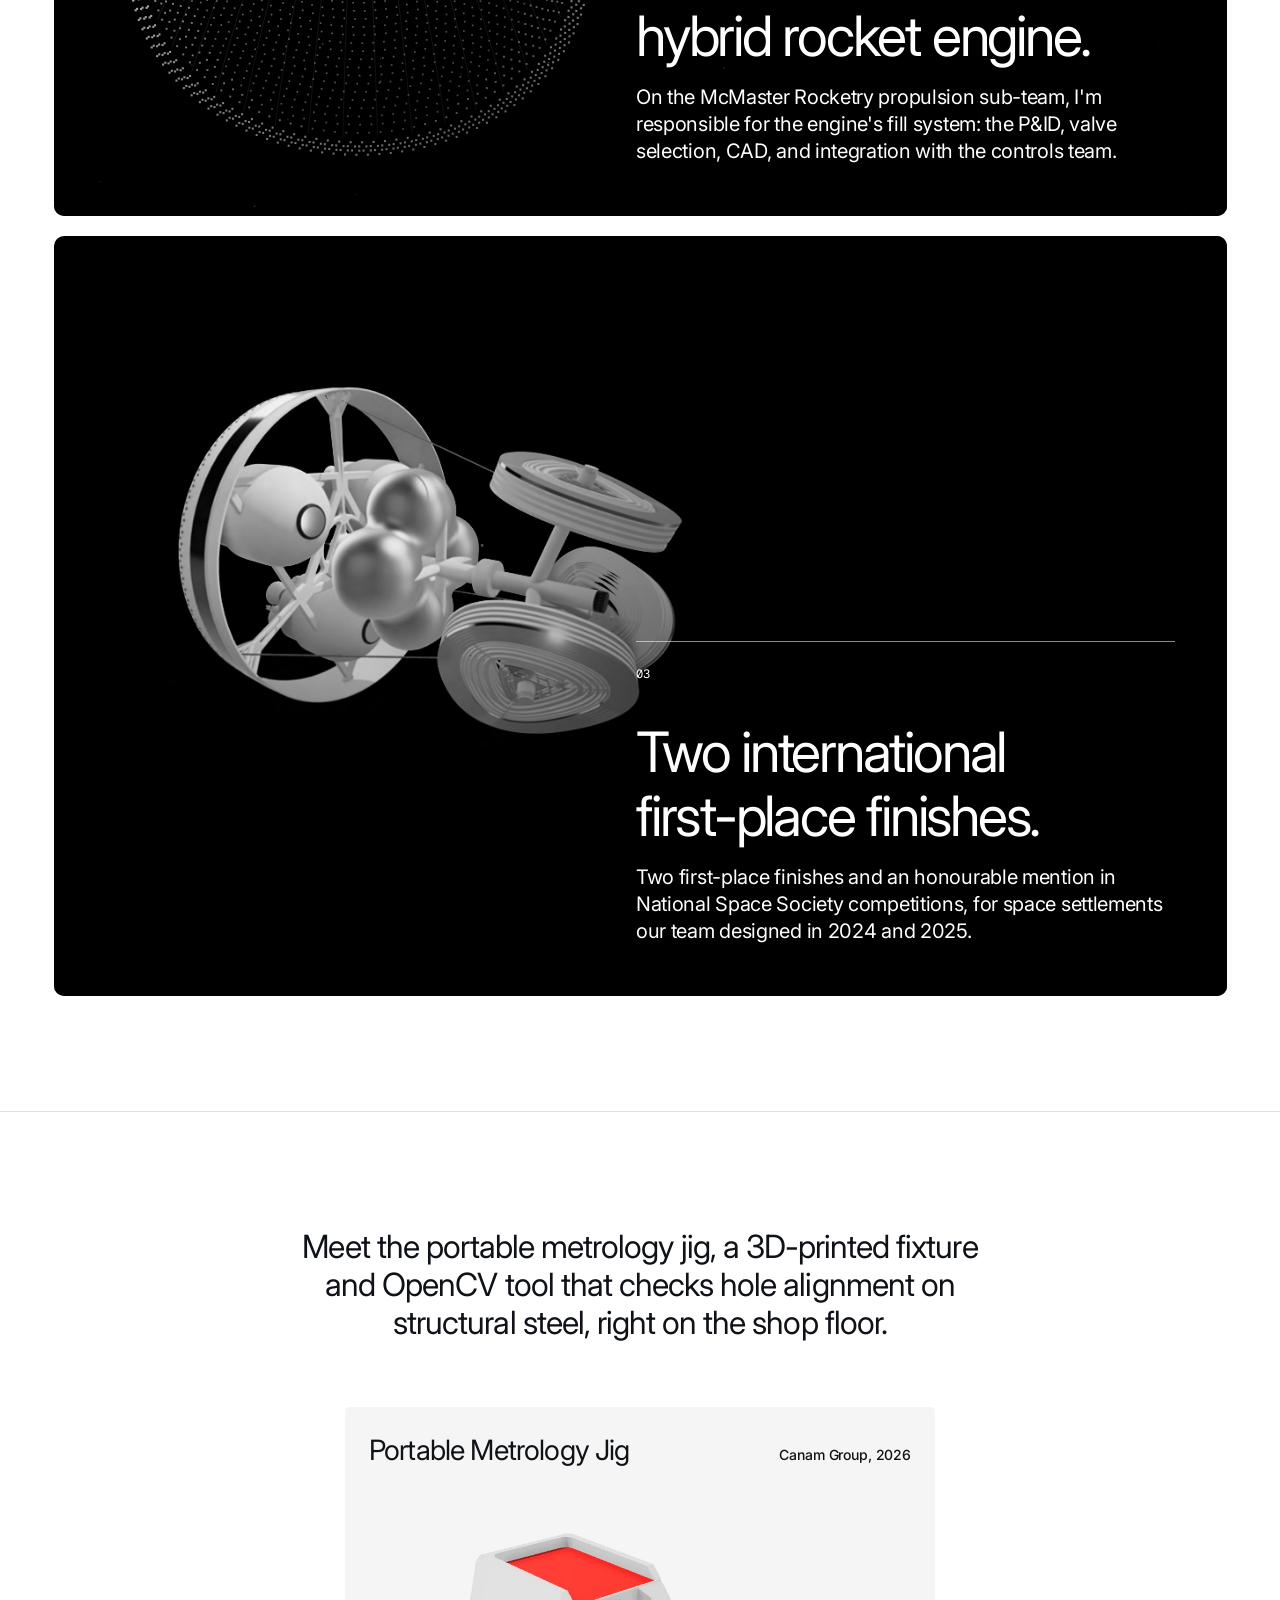
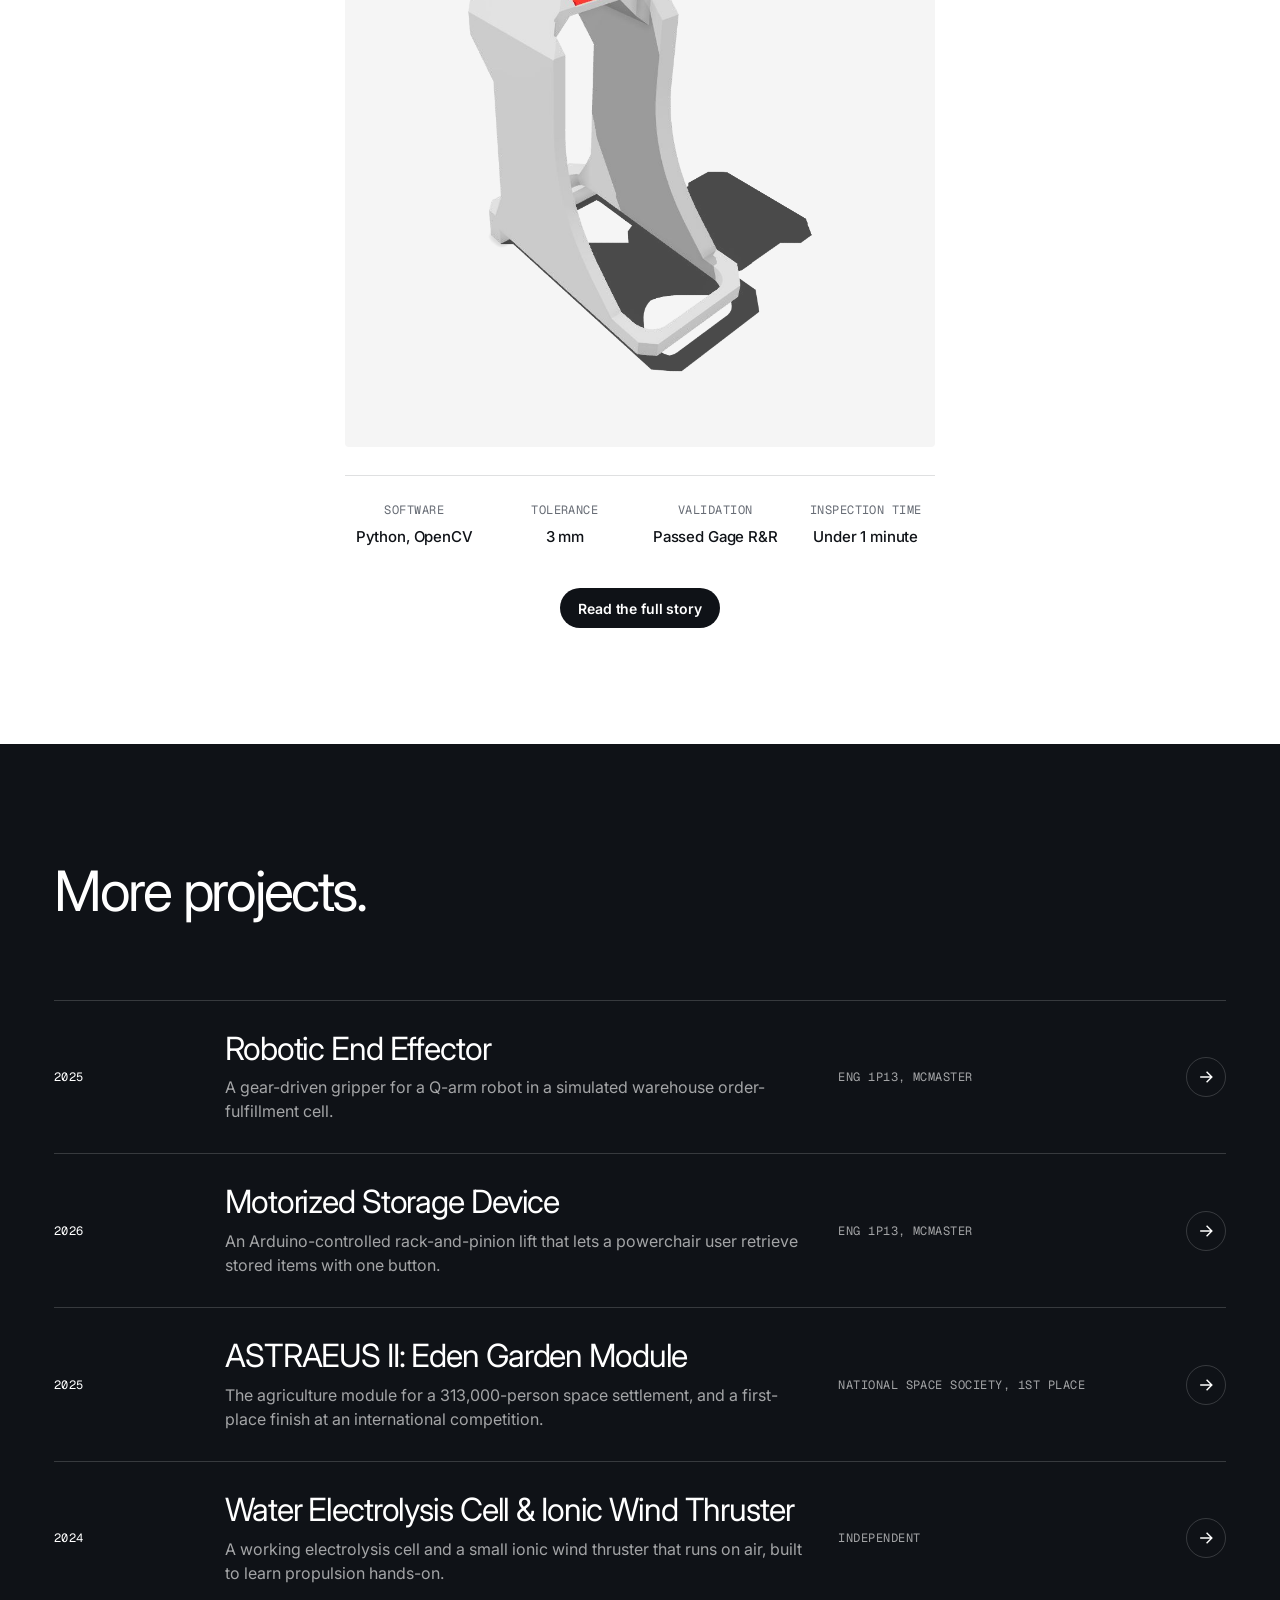
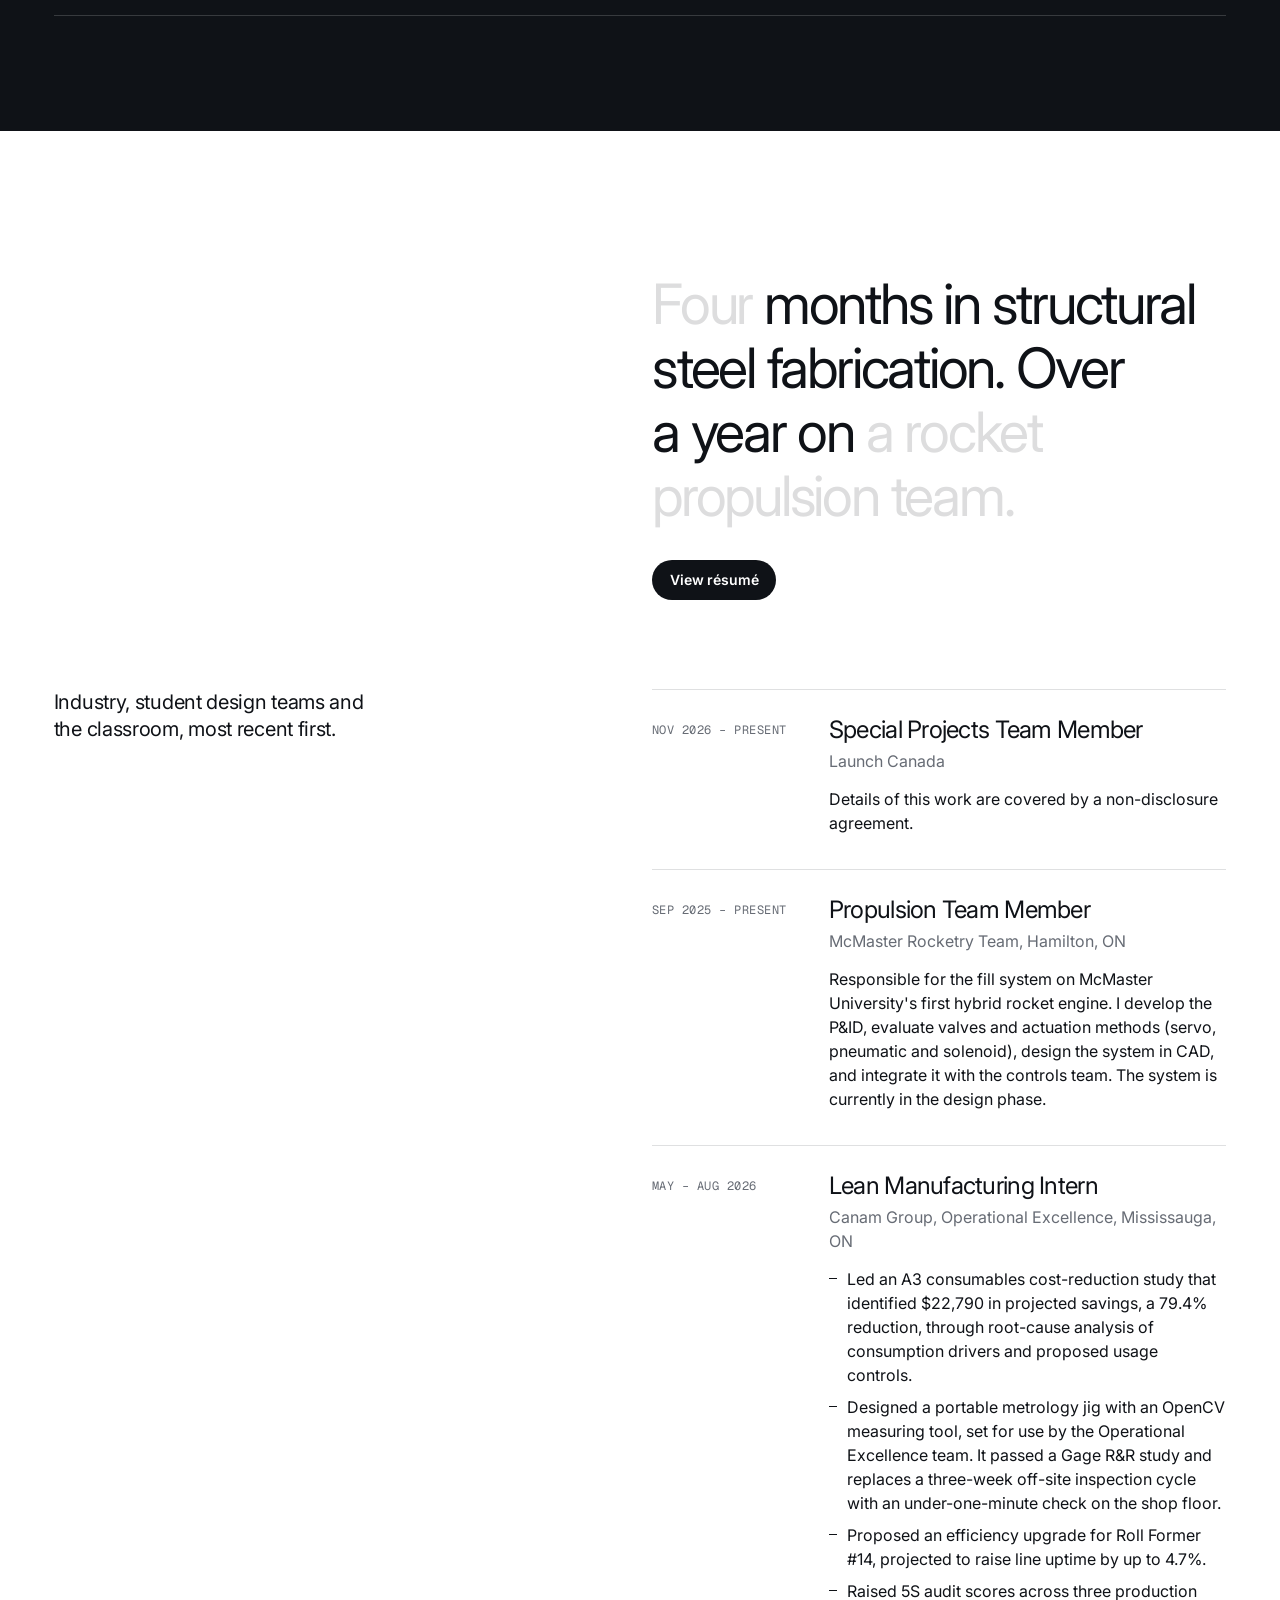
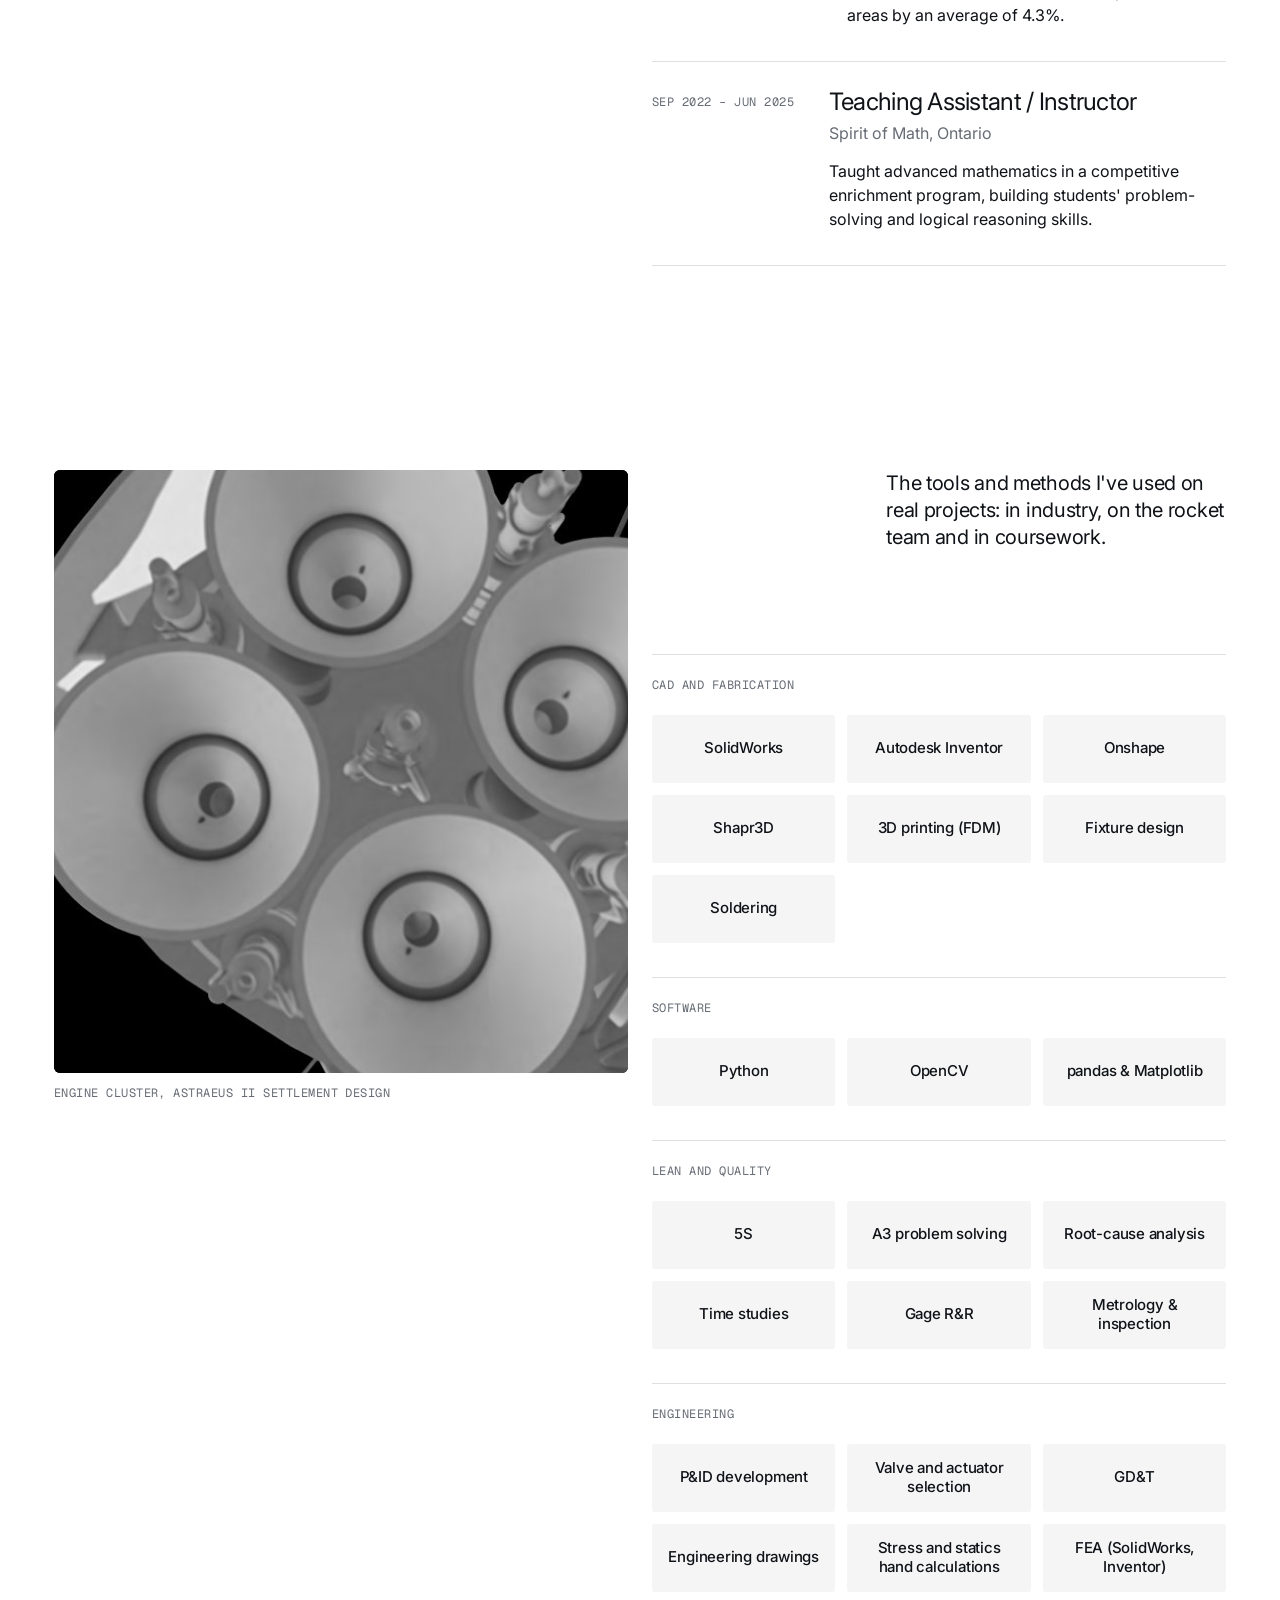
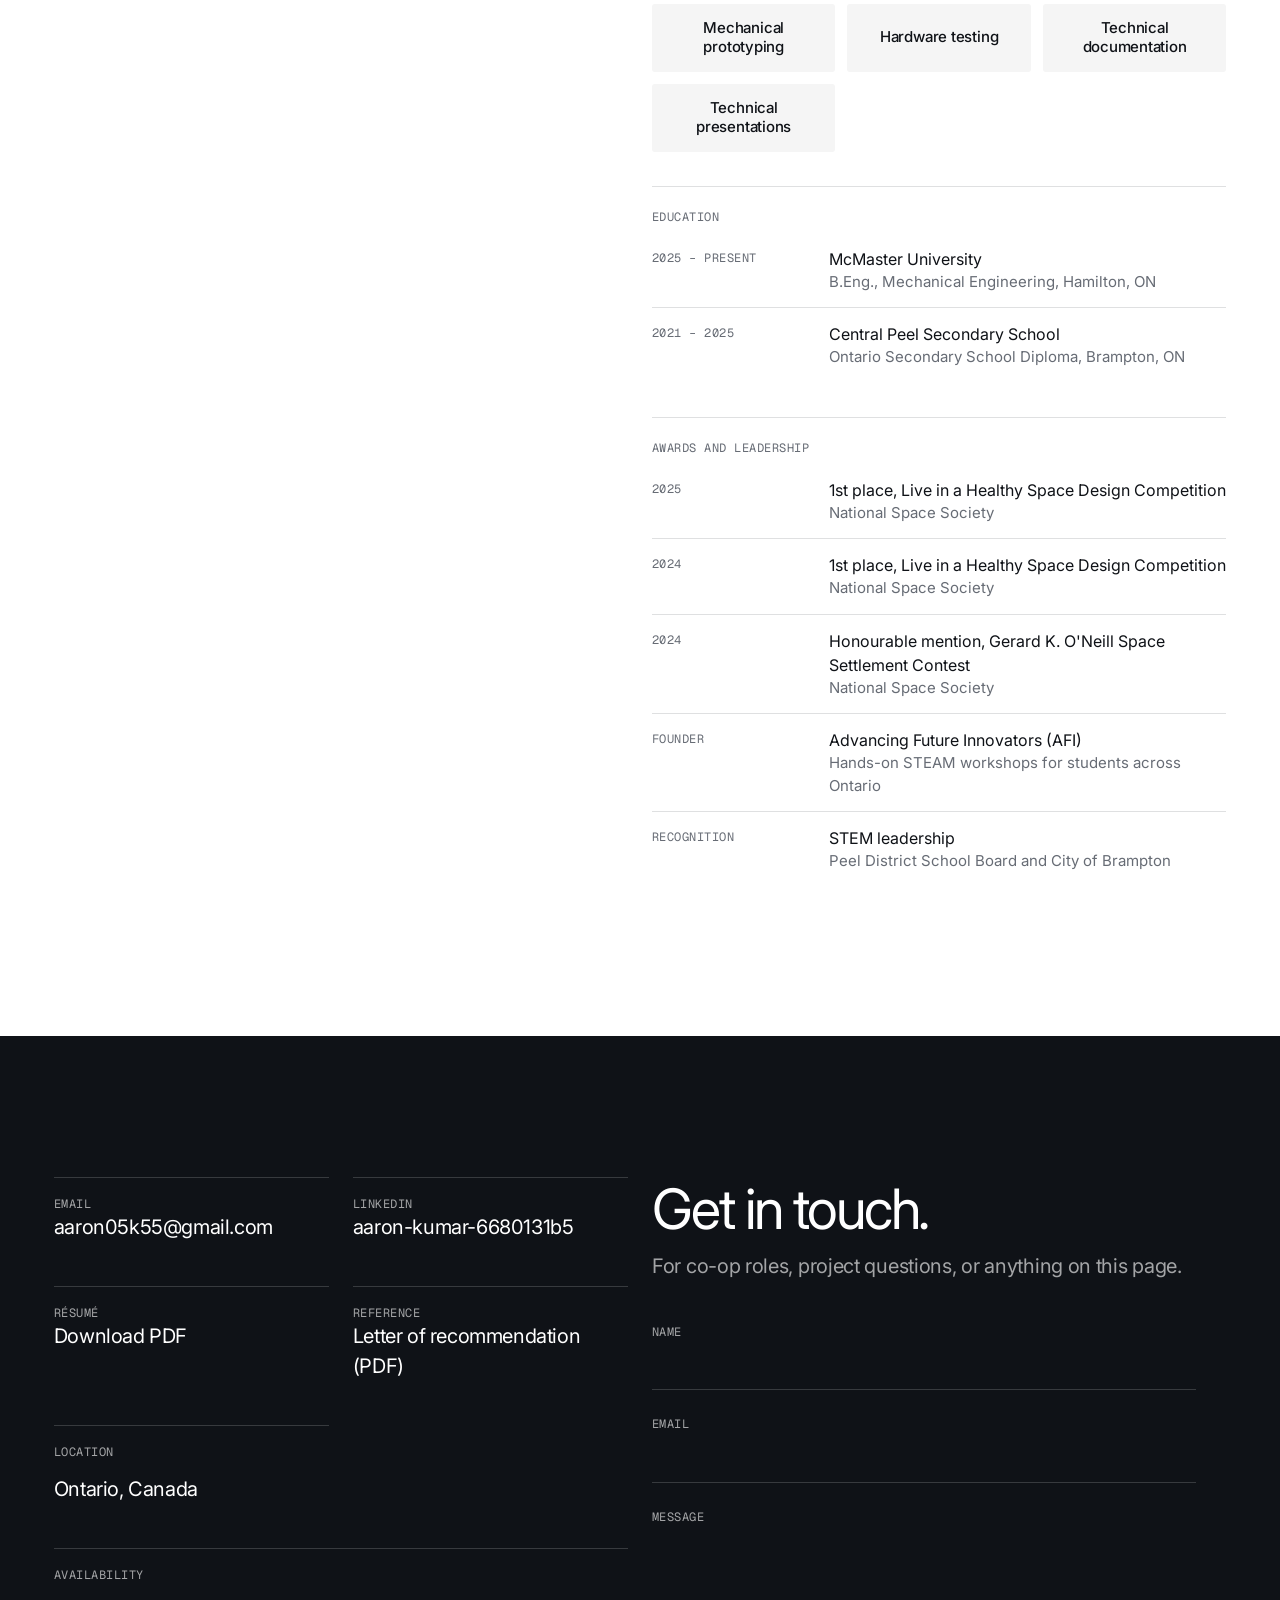
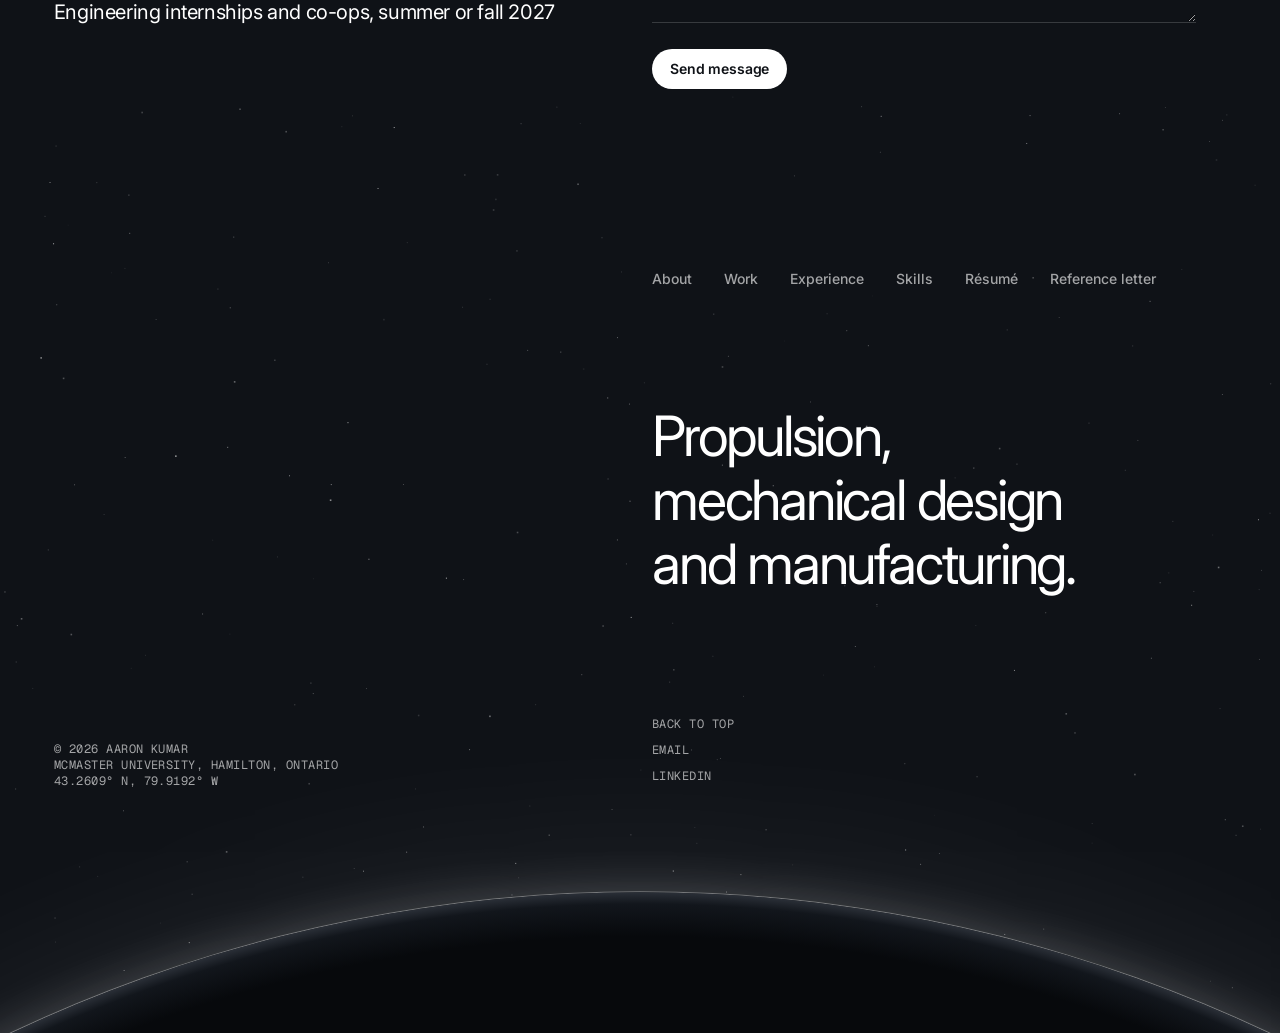
==== commit e0412cf7: "Credit Google Gemini as coding assistant on the metrology jig software Co-Authored-By: Claude Fable " ====
--- a/index.html
+++ b/index.html
@@ -68,7 +68,7 @@
         <div class="card__body">
           <span class="label">01</span>
           <h3 class="display">A three-week inspection, done in under a minute.</h3>
-          <p class="lead">At Canam Group I designed a portable metrology jig and wrote the OpenCV software behind it. It passed a Gage R&amp;R study and moved frame inspection onto the shop floor.</p>
+          <p class="lead">At Canam Group I designed a portable metrology jig and developed the OpenCV software behind it, with Google Gemini as a coding assistant. It passed a Gage R&amp;R study and moved frame inspection onto the shop floor.</p>
         </div>
         <div class="card__dim"></div>
       </div>
@@ -307,9 +307,9 @@
       <dl class="case__body">
         <div><dt class="label">Problem</dt><dd>Checking whether the holes on a structural part lined up meant scanning the part and transporting it for inspection, a cycle of about three weeks.</dd></div>
         <div><dt class="label">Fixture</dt><dd>A 3D-printed fixture holds the camera in a fixed position over the part, so a single calibration converts pixels to millimetres for every photo taken on the shop floor.</dd></div>
-        <div><dt class="label">Software</dt><dd>A Python tool with an OpenCV and Matplotlib interface. It zooms to each hole, the inspector clicks near the top edge, and OpenCV snaps to the true peak using local Otsu thresholding, blurring and morphological cleanup to ignore shadows. The vertical offset between the two holes is converted to millimetres against a calibration block and judged against a 3 mm tolerance.</dd></div>
+        <div><dt class="label">Software</dt><dd>A Python tool with an OpenCV and Matplotlib interface. It zooms to each hole, the inspector clicks near the top edge, and OpenCV snaps to the true peak using local Otsu thresholding, blurring and morphological cleanup to ignore shadows. The vertical offset between the two holes is converted to millimetres against a calibration block and judged against a 3 mm tolerance. I developed the code with Google Gemini as a coding assistant.</dd></div>
         <div><dt class="label">Traceability</dt><dd>Every sample is saved as an annotated image with close-up crops, filed by result, and logged to a CSV with a timestamp. A manual override exists, but it asks for confirmation, and every reading taken with it is flagged in the log.</dd></div>
-        <div><dt class="label">Result</dt><dd>The system passed a Gage R&amp;R study, and an inspection now takes under one minute in place instead of three weeks. I owned it end to end: concept CAD, the printed fixture, the code and on-site validation.</dd></div>
+        <div><dt class="label">Result</dt><dd>The system passed a Gage R&amp;R study, and an inspection now takes under one minute in place instead of three weeks. I owned the project end to end: concept CAD, the printed fixture, the Gemini-assisted code and on-site validation.</dd></div>
       </dl>
       <div class="case__gallery">
         <figure class="wide"><img src="img/jig-cv-output.jpg" alt="Annotated measurement image with red reference lines across two holes" width="1400" height="1050" loading="lazy"><figcaption>Saved output: reference lines through both holes and the measured offset, here a 4.201 mm reading over the 3 mm tolerance.</figcaption></figure>
